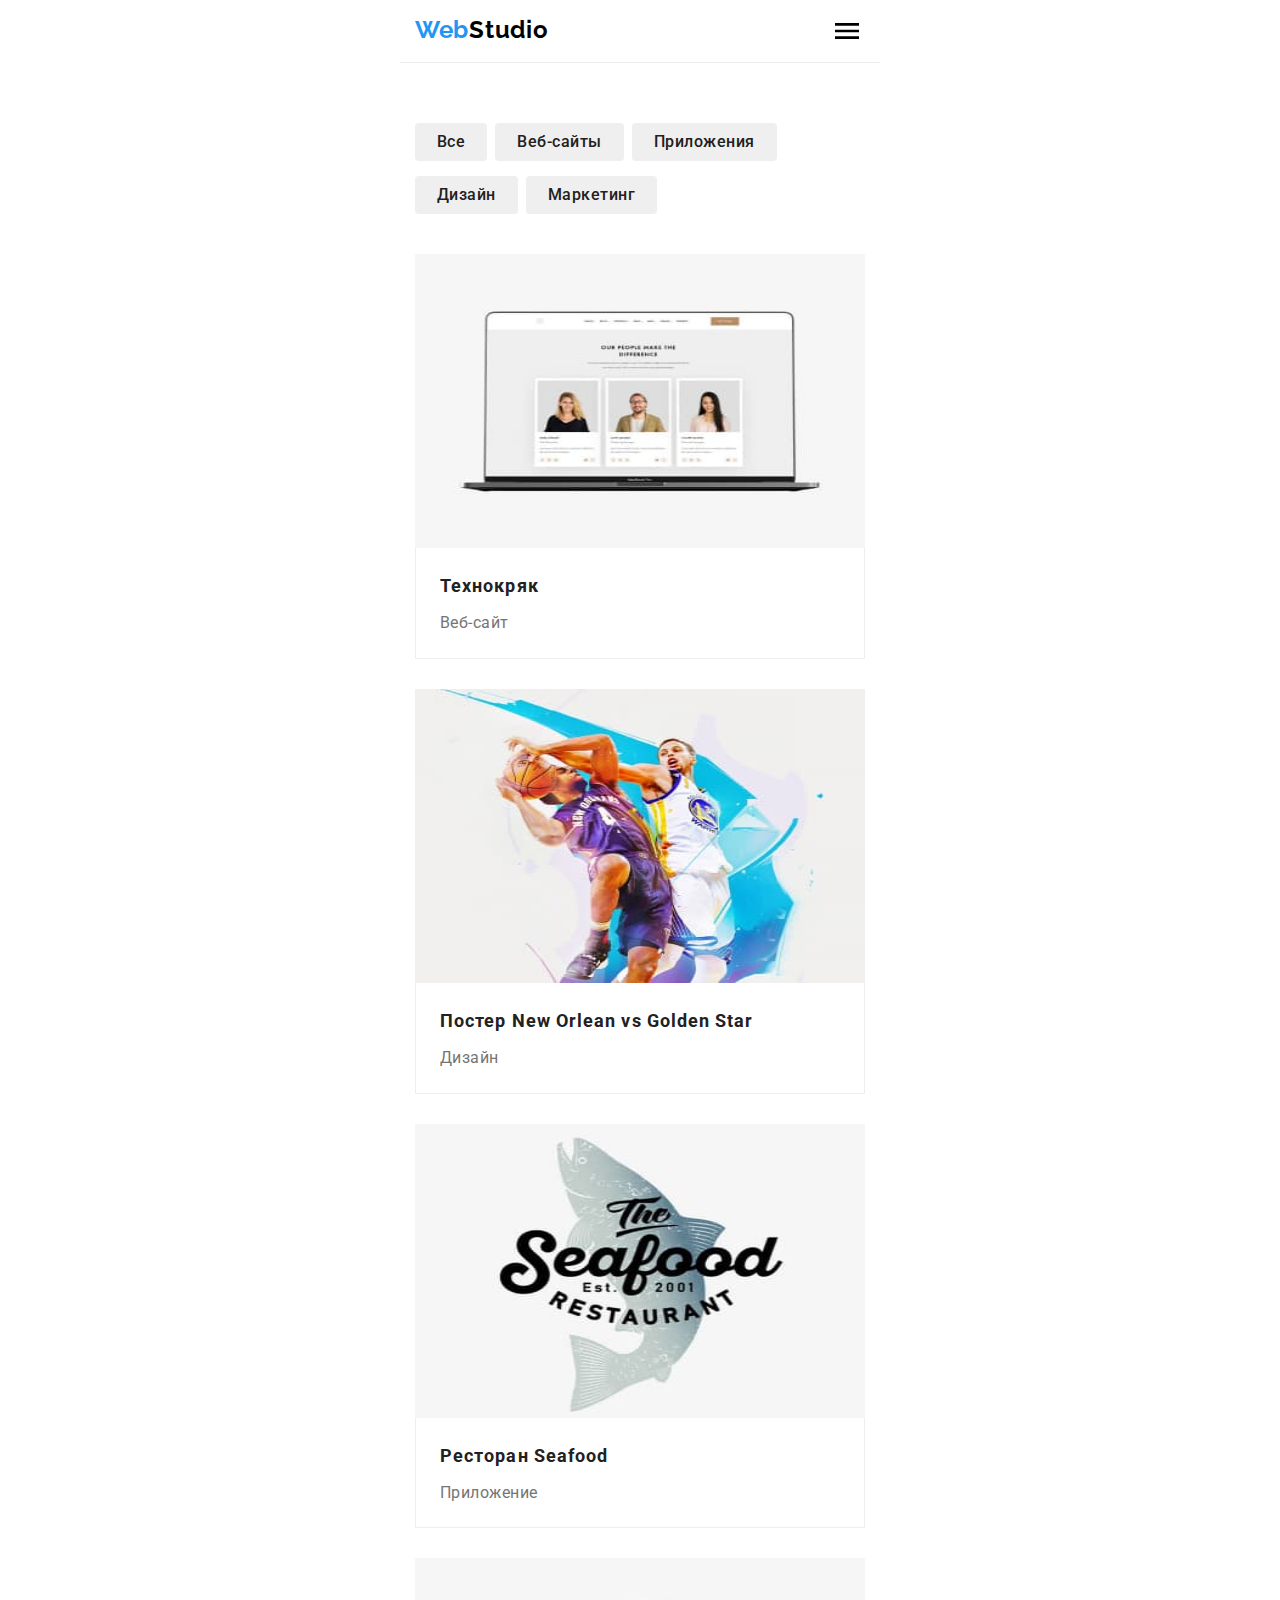
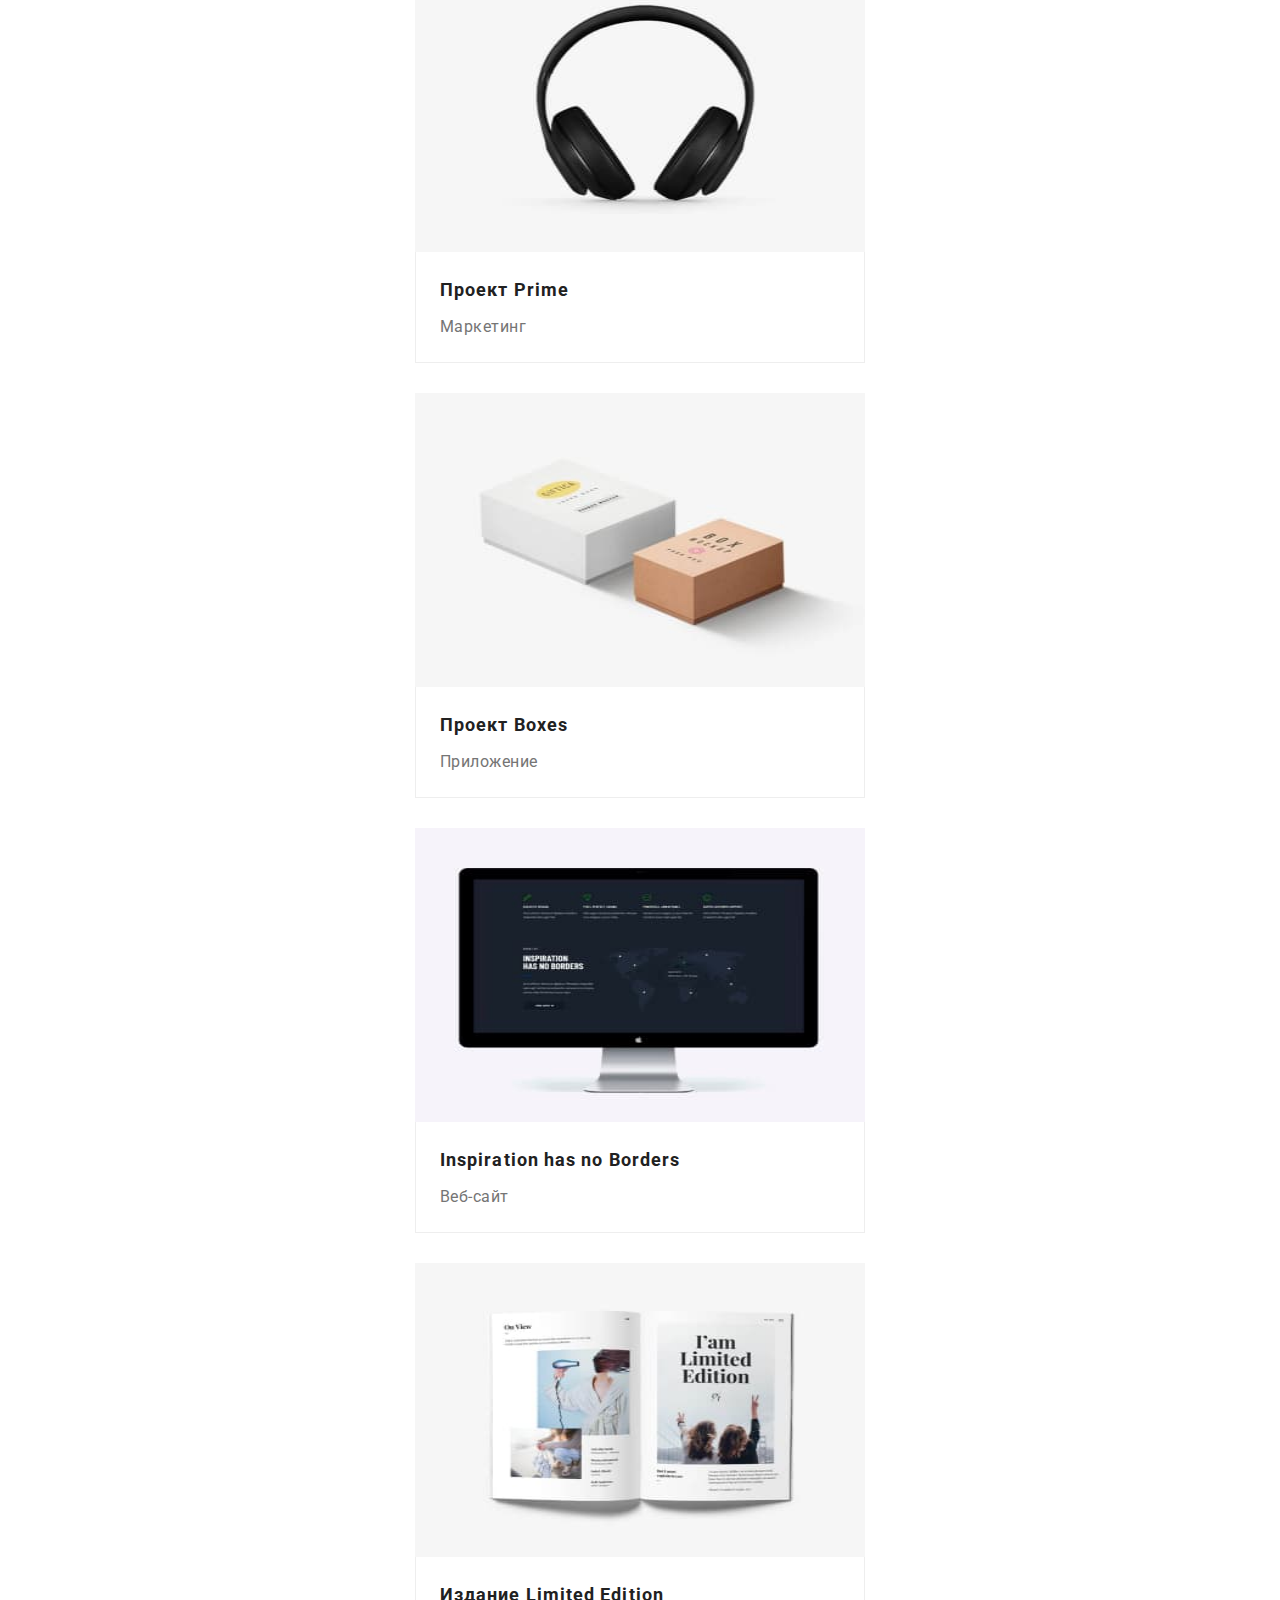
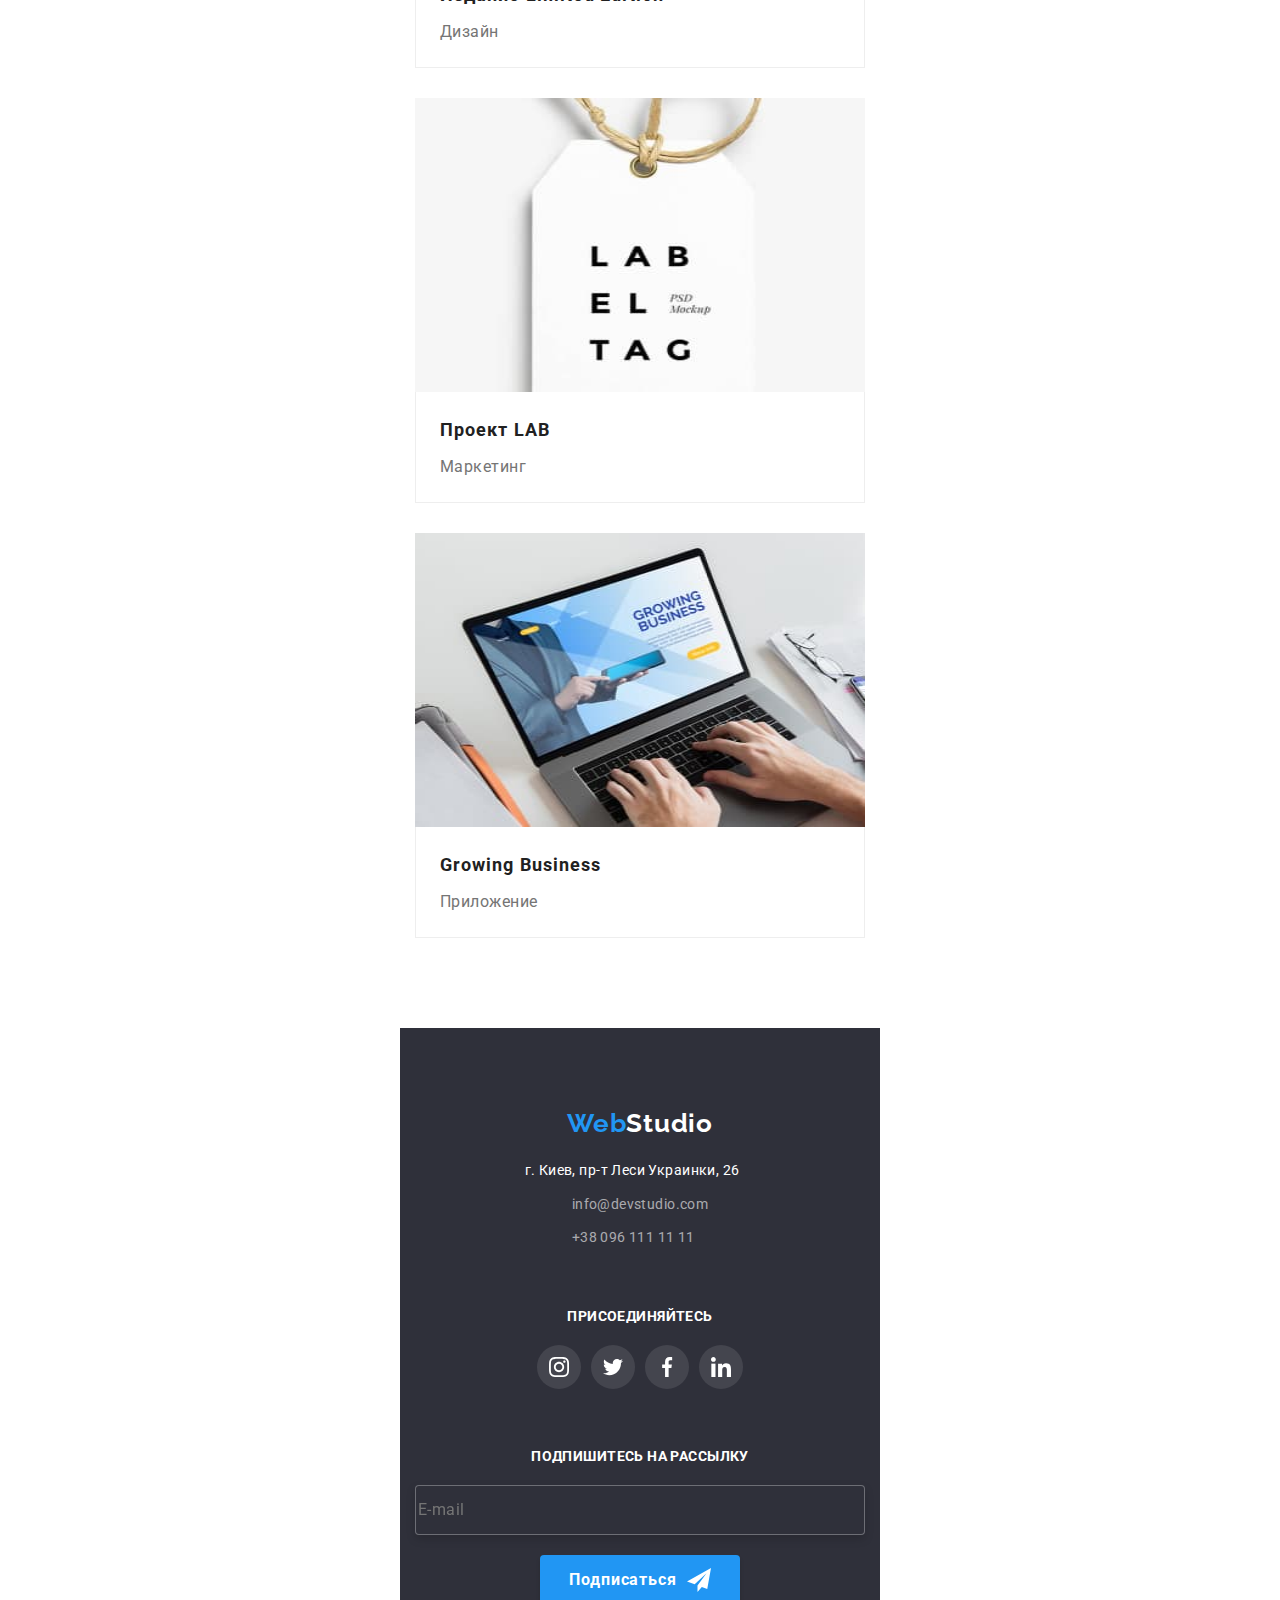
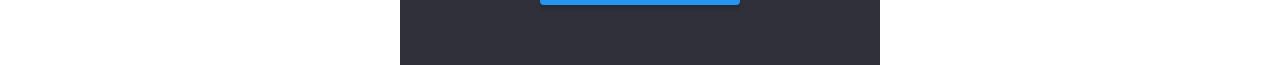
==== portfolio.html @ adb65538 "ДЗ-8 готово к сдачи" ====
<!DOCTYPE html>
<html lang="ru">
    
<head>
    <meta charset="UTF-8">
    <meta http-equiv="X-UA-Compatible" content="IE=edge">
    <meta name="viewport" content="width=device-width, initial-scale=1.0">
    <title>Портфолио</title>
    <link rel="stylesheet"
        href="https://cdnjs.cloudflare.com/ajax/libs/modern-normalize/1.0.0/modern-normalize.min.css">
    <!--==NORMALIZE==-->
    <link rel="stylesheet" href="./css/main.min.css">
    <!--==MY STYLES==-->
    <link rel="preconnect" href="https://fonts.gstatic.com">
    <!--==GOOGLE FONTS==-->
    <link
        href="https://fonts.googleapis.com/css2?family=Raleway:wght@700&family=Roboto:wght@400;500;700;900&display=swap"
        rel="stylesheet">
    <!--==GOOGLE FONTS==-->
</head>

<body>
    <!--========HEADER========================-->
    <header>
        <div class="position-header container">
            <nav class="navigation-bar">
                <a href="index.html"><span class="logo__three-letters">Web</span>Studio</a>
                <ul class="navigation-link">
                    <li class="navigation-link__position"><a class="navigation-bar__studio"
                            href="index.html">Студия</a></li>
                    <li class="navigation-link__position active-page"><a class="navigation-bar__portfolio"
                            href="portfolio.html">Портфолио</a></li>
                    <li class="navigation-link__position"><a class="navigation-bar__contacts" href="">Контакты</a></li>
                </ul>
                <div class="navigation-bar__mobile-menu">
                    <button class="navigation-bar__menu-position" type="button" data-menu-open>
                        <svg width="24px" height="16px">
                            <use href="./img/sprite.svg#menu"></use>
                        </svg>
                    </button>
                </div>
            </nav>
            <div class="mail-phone__position">
                <ul class="position-link__mail">
                    <li class="position-mail-phone">
                        <a class="navigation-bar__mail-phone" href="mailto:info@devstudio.com">info@devstudio.com
                            <svg class="mail-phone__logo" width="16px" height="12px">
                                <use href="./img/sprite.svg#mail"></use>
                            </svg>
                        </a>
                    </li>
                    <li class="position-mail-phone"><a class="navigation-bar__mail-phone" href="tel:+380961111111">+38 096
                            111 11 11
                            <svg class="mail-phone__logo" width=10px height=16px>
                                <use href="./img/sprite.svg#phone"></use>
                            </svg>
                        </a>
                    </li>
                </ul>
            </div>
        </div>
    </header>

<!--========MAIN========================-->

    <section class="portfolio__background container">
        <h2 class="hiden-h2">Контент, который мы предлагаем</h2>
        <div>
            <ul class="button__position">
                <li class="button__position-bort">
                    <button class="portfolio__button-service" type="button">Все</button>
                </li>
                <li class="button__position-bort">
                    <button class="portfolio__button-service" type="button">Веб-сайты</button>
                </li>
                <li class="button__position-bort">
                    <button class="portfolio__button-service" type="button">Приложения</button>
                </li>
                <li class="button__position-bort">
                    <button class="portfolio__button-service" type="button">Дизайн</button>
                </li>
                <li class="button__position-bort">
                    <button class="portfolio__button-service" type="button">Маркетинг</button>
                </li>
            </ul>

            <ul class="content-position content-maket">
                <li class="content__position-block">
                    <a class="animation-maket-overlay" href="#">
                        <div class="hiden-overlay">
                            <img src="./img/portfolio/project1.jpg" alt="Ноутбук с фотографиями трех людей" class="content-picture-size" width="370" height="294">
                            <p class="overlay">Технокряк это современная площадка распространения коронавируса. Компании используют эту платформу для цифрового
                            шпионажа и атак на защищённые сервера конкурентов.</p>
                        </div>
                        <div class="content__border">
                            <p class="content__name">Технокряк</p>
                            <p class="direction">Веб-сайт</p>
                            
                        </div>
                    </a>
                </li>
                <li class="content__position-block">
                    <a class="animation-maket-overlay" href="#">
                        <div class="hiden-overlay">
                            <img src="./img/portfolio/project2.jpg" alt="Два баскетболиста с мячом" class="content-picture-size" width="370" height="294">
                            <p class="overlay"></p>
                        </div>
                        <div class="content__border">
                            <p class="content__name">Постер New Orlean vs Golden Star</p>
                            <p class="direction">Дизайн</p>
                        </div>
                    </a>
                </li>
                <li class="content__position-block">
                    <a class="animation-maket-overlay" href="#">
                        <div class="hiden-overlay">
                            <img src="./img/portfolio/project3.jpg" alt="Эмблема ресторана Seafood" class="content-picture-size" width="370" height="294">
                            <p class="overlay"></p>
                        </div>
                        <div class="content__border">
                            <p class="content__name">Ресторан Seafood</p>
                            <p class="direction">Приложение</p>
                        </div>
                    </a>
                </li>
                <li class="content__position-block">
                    <a class="animation-maket-overlay" href="#">
                        <div class="hiden-overlay">
                            <img src="./img/portfolio/project4.jpg" alt="Наушники" class="content-picture-size" width="370" height="294">
                            <p class="overlay"></p>
                        </div>
                        <div class="content__border">
                            <p class="content__name">Проект Prime</p>
                            <p class="direction">Маркетинг</p>
                        </div>
                    </a>
                </li>
                <li class="content__position-block">
                    <a class="animation-maket-overlay" href="#">
                        <div class="hiden-overlay">
                            <img src="./img/portfolio/project5.jpg" alt="Две коробки с надписью BOX" class="content-picture-size" width="370" height="294">
                            <p class="overlay"></p>
                        </div>
                        <div class="content__border">
                            <p class="content__name">Проект Boxes</p>
                            <p class="direction">Приложение</p>
                        </div>
                    </a>
                </li>
                <li class="content__position-block">
                    <a class="animation-maket-overlay" href="#">
                        <div class="hiden-overlay">
                            <img src="./img/portfolio/project6.jpg" alt="Монитор с изображением сайта" class="content-picture-size" width="370" height="294">
                            <p class="overlay"></p>
                        </div>
                        <div class="content__border">
                            <p class="content__name">Inspiration has no Borders</p>
                            <p class="direction">Веб-сайт</p>
                        </div>
                    </a>
                </li>
                <li class="content__position-block">
                    <a class="animation-maket-overlay" href="#">
                        <div class="hiden-overlay">
                            <img src="./img/portfolio/project7.jpg" alt="Открытая книга" class="content-picture-size" width="370" height="294">
                            <p class="overlay"></p>
                        </div>
                        <div class="content__border">
                            <p class="content__name">Издание Limited Edition</p>
                            <p class="direction">Дизайн</p>
                        </div>
                    </a>
                </li>
                <li class="content__position-block">
                    <a class="animation-maket-overlay" href="#">
                        <div class="hiden-overlay">
                            <img src="./img/portfolio/project8.jpg" alt="Этикетка с надписью LABEL TAG" class="content-picture-size" width="370" height="294">
                            <p class="overlay"></p>
                        </div>
                        <div class="content__border">
                            <p class="content__name">Проект LAB</p>
                            <p class="direction">Маркетинг</p>
                        </div>
                    </a>
                </li>
                <li class="content__position-block">
                    <a class="animation-maket-overlay" href="#">
                        <div class="hiden-overlay">
                            <img src="./img/portfolio/project9.jpg" alt="Ноутбук за которым работает человек" class="content-picture-size" width="370" height="294">
                            <p class="overlay"></p>
                        </div>
                        <div class="content__border">
                            <p class="content__name">Growing Business</p>
                            <p class="direction">Приложение</p>
                        </div>
                    </a>
                </li>
            </ul>
        </div> 
    </section>

    <!--========FOOTER========================-->      
<footer class="footer__position container">
    <div>
        <div class="footer__position-link-sign">
            <div class="footer__position-address-link-sign">
                <address class="address-mobile-position">
                    <div class="footer__position-address-link">
                        <a class="footer-link" href="index.html"><span class="logo__three-letters">Web</span>Studio</a>
                        <p class="footer__living">г. Киев, пр-т Леси Украинки, 26</p>
                        <ul>
                            <li class="footer-address__mail-position"><a class="address-mail"
                                    href="mailto:info@devstudio.com">info@devstudio.com</a></li>
                            <li class="footer-address__phone-position"><a class="address-phone"
                                    href="tel:+380961111111">+38 096 111 11 11</a></li>
                        </ul>
                    </div>
                </address>
            </div>
            <div class="footer__position-subscribe">
                <h2 class="footer__link-sign">присоединяйтесь</h2>
                <div class="footer__sign-logo-position">
                    <a class="footer__sign-logo-background" href="./">
                        <svg class="footer__sign-logo" width=20px height=20px>
                            <use href="./img/sprite.svg#instagram"></use>
                        </svg>
                    </a>
                    <a class="footer__sign-logo-background" href="./">
                        <svg class="footer__sign-logo" width=20px height=20px>
                            <use href="./img/sprite.svg#twitter"></use>
                        </svg>
                    </a>
                    <a class="footer__sign-logo-background" href="./">
                        <svg class="footer__sign-logo" width=20px height=20px>
                            <use href="./img/sprite.svg#facebook"></use>
                        </svg>
                    </a>
                    <a class="footer__sign-logo-background" href="./">
                        <svg class="footer__sign-logo" width=20px height=20px>
                            <use href="./img/sprite.svg#linkedin"></use>
                        </svg>
                    </a>
                </div>
            </div>
            <div class="footer__subscribe-position-btn">
                <label class="footer-subscribe">
                    <p class="footer__subscribe-position">Подпишитесь на рассылку</p>
                    <span class="footer__input-position">
                        <input type="text" class="footer-subscribe__input" name="mail-client-subscribe" minlength="5"
                            pattern="[a-zA-Za-0-9]-[@]-[a-zA-Za]-[.]-[a-zA-Za]" placeholder="E-mail"
                            title="Почта должна содержать символы латиницы с использованием знака @" required>
                    </span>
                </label>
                <div class="footer-subscribe__button-position">
                    <button type="submit" class="footer-subscribe__button">Подписаться
                        <svg class="footer-subscribe__icon" width=24px height=24px>
                            <use href="./img/sprite.svg#send"></use>
                        </svg>
                    </button>
                </div>
            </div>
            <!--<input type="checkbox" class="modal-form-checkbox visually-hidden" id="accept-policy">
                    <label for="accept-policy" class="modal-form-checkbox-label">Соглашаюсь с рассылкой и принимаю&nbsp;<a href="#"
                            class="modal-form-label-link">Условия договора</a></label>
                    <button type="submit" class="modal-form-button">Отправить</button>-->
        </div>
    </div>
</footer>
<!--==========MOBILE MENU================================-->
<div class="menu container" data-menu>
    <button class="close-button-menu" type="button" data-menu-close>
        <svg width=18px height=18px>
            <use href="./img/sprite.svg#close"></use>
        </svg>
    </button>
    <ul class="mobile-menu__navigation">
        <li class="mobile-menu__link"><a class="mobile-menu__link-position" href="index.html">Студия</a>
        </li>
        <li class="mobile-menu__link"><a class="mobile-menu__link-position" href="portfolio.html">Портфолио</a></li>
        <li class="mobile-menu__link"><a class="mobile-menu__link-position" href="">Контакты</a></li>
    </ul>
    <div class="">
        <ul class="mobile-menu__mail-phone-position">
            <li class="mobile-menu__phone-position">
                <a class="mobile-menu__phone" href="tel:+380961111111">+38 096 111 11 11</a>
            </li>
            <li class="mobile-menu__mail-position">
                <a class="mobile-menu__mail" href="mailto:info@devstudio.com">info@devstudio.com</a>
            </li>
        </ul>
    </div>
    <div>
        <ul class="social-links-position">
            <li class="social-links-after"><a class="social-links" href="#">Instagram</a></li>
            <li class="social-links-after"><a class="social-links" href="#">Twitter</a></li>
            <li class="social-links-after"><a class="social-links" href="#">Facebook</a></li>
            <li class="social-links-after"><a class="social-links" href="#">Linkedin</a></li>
        </ul>
    </div>
</div>
<script src="./js/menu.js"></script>
</body>
</html>
---- css/main.min.css ----
.visually-hidden{position:absolute !important;clip:rect(1px 1px 1px 1px);clip:rect(1px, 1px, 1px, 1px);padding:0 !important;border:0 !important;height:1px !important;width:1px !important;overflow:hidden}.hiden-h2{display:none}:root{--main-color: #212121;--main-color-hover-focus: #2196f3;--secondary-color-for-text: #757575;--main-font-family: "Raleway", sans-serif;--main-font-style: normal;--main-font-weight: 700;--secondary-font-weight: 400;--thread-font-weight: 500;--forthly-font-weight: 900;--secondary-main-font-family: "Roboto", sans-serif;--color-btn-for-active: #188ce8;--footer-background: #2f303a;--color-text-for-dark-theme: #ffffff;--background-color-for-backdrop: #ffffff;--color-for-radius-subscribe: #2f303a;--color-for-links-of-navigation: #000000;--color-clients-logo: #afb1b8;--background-color-our-team: #f5f4fa;--background-color-member-card: #ffffff;--background-color-ways-logo: #f5f4fa}a{text-decoration:none}ul{list-style:none}h1,h2,h3,h4,h5,h6,p{margin-top:0px;margin-bottom:0px}ul,ol{margin-top:0px;margin-bottom:0px;padding-left:0px}textarea{resize:none}.container{width:480px;margin:0 auto;padding:0 auto}@media screen and (min-width: 481px) and (max-width: 768px){.container{width:768px;margin:0 auto;padding:0 15px}}@media screen and (min-width: 769px) and (max-width: 1200px){.container{width:1200px;margin:0 auto;padding:0 15px}}.active-page::after{display:none}@media screen and (min-width: 481px) and (max-width: 768px){.active-page::after{display:flex;content:"";background-color:var(--main-color-hover-focus);border-radius:2px;margin-top:28px;height:4px}}@media screen and (min-width: 769px) and (max-width: 1200px){.active-page::after{display:flex;content:"";background-color:var(--main-color-hover-focus);border-radius:2px;margin-top:28px;height:4px}}.button-service{font-family:var(--secondary-main-font-family);font-style:var(--main-font-style);font-weight:var(--main-font-weight);font-size:16px;line-height:1.88;display:flex;letter-spacing:0.06em;color:var(--color-text-for-dark-theme);background-color:var(--main-color-hover-focus);box-shadow:0px 4px 4px rgba(0,0,0,0.15);border-radius:4px;border:0px;padding:10px 32px 10px 32px;margin:auto}@media screen and (min-width: 481px) and (max-width: 768px){.button-service{font-family:var(--secondary-main-font-family);font-style:var(--main-font-style);font-weight:var(--main-font-weight);font-size:16px;line-height:1.88;display:flex;letter-spacing:0.06em;color:var(--color-text-for-dark-theme);background-color:var(--main-color-hover-focus);box-shadow:0px 4px 4px rgba(0,0,0,0.15);border-radius:4px;border:0px;padding:10px 32px 10px 32px;margin:auto}}@media screen and (min-width: 769px) and (max-width: 1200px){.button-service{font-family:var(--secondary-main-font-family);font-style:var(--main-font-style);font-weight:var(--main-font-weight);font-size:16px;line-height:1.88;display:flex;letter-spacing:0.06em;color:var(--color-text-for-dark-theme);background-color:var(--main-color-hover-focus);box-shadow:0px 4px 4px rgba(0,0,0,0.15);border-radius:4px;border:0px;padding:10px 32px 10px 32px;margin:auto}}.business-background{background-image:linear-gradient(rgba(47,48,58,0.4), rgba(47,48,58,0.4)),url("../img/mobile_background.png");background-size:cover;width:max-content;height:max-content;padding-bottom:118px;padding-top:118px}@media screen and (min-width: 481px) and (max-width: 768px){.business-background{background-image:linear-gradient(rgba(47,48,58,0.4), rgba(47,48,58,0.4)),url("../img/background_img_laptop.png");background-size:cover;width:max-content;height:max-content;padding-bottom:118px;padding-top:118px}}@media screen and (min-width: 769px) and (max-width: 1200px){.business-background{background-image:linear-gradient(rgba(47,48,58,0.4), rgba(47,48,58,0.4)),url("../img/img_backgraund.png");background-size:cover}}@keyframes animation-backdrop{0%{transform:scale(0.25)}25%{transform:scale(0.5)}50%{transform:scale(0.75)}75%{transform:scale(1)}90%{transform:scale(1.15)}100%{transform:scale(1)}}.backdrop{position:fixed;top:0px;left:0px;width:100%;height:100%;background-color:rgba(0,0,0,0.2)}.modal{position:absolute;left:50%;top:50%;width:450px;background-color:var(--background-color-for-backdrop);transform:translate(-50%, -50%);animation-name:animation-backdrop;animation-duration:300ms}.close-button{position:absolute;top:8px;right:8px;border:1px solid rgba(0,0,0,0.1);box-sizing:border-box;border-radius:50%;background-color:transparent;cursor:pointer;padding:0px;width:30px;height:30px;display:flex;justify-content:center;align-items:center}.close-button:hover,.close-button:focus{fill:var(--main-color-hover-focus)}.is-hidden{opacity:0;visibility:hidden;pointer-events:none}.position-form{padding-left:40px;padding-top:40px;padding-right:40px;margin:0;padding-bottom:40px}.data-form{font-family:var(--secondary-main-font-family);font-style:var(--main-font-style);font-weight:var(--main-font-weight);font-size:20px;line-height:1.5;text-align:center;letter-spacing:0.03em;color:var(--main-color)}.modal-form__position{display:flex;flex-direction:column;margin-top:10px;font-family:var(--secondary-main-font-family);font-style:var(--main-font-style);font-weight:400;font-size:12px;line-height:1.17;letter-spacing:0.01em;color:var(--secondary-color-for-text)}.modal-form__position-name{position:relative;display:block;margin-top:4px}.modal-form__position-name:hover .modal-form__icon,.modal-form__position-name.modal-form__icon{fill:var(--main-color-hover-focus);cursor:pointer;transition-timing-function:0.4,0,0.2,1}.modal__input-form{width:370px;height:40px;border-radius:5px;border:1px solid rgba(33,33,33,0.2);box-sizing:border-box;border-radius:4px;padding-left:42px;cursor:pointer;transition-duration:250ms}.modal__input-form:hover,.modal__input-form:focus{border-color:var(--main-color-hover-focus);cursor:pointer;transition-timing-function:0.4,0,0.2,1}.modal-form__icon{position:absolute;left:12px;top:12px;fill:var(--main-color)}.modal__textarea-form{width:370px;height:120px;margin-top:4px;border:1px solid rgba(33,33,33,0.2);box-sizing:border-box;border-radius:4px;padding-left:16px;padding-top:12px;cursor:pointer}.modal__textarea-form:hover,.modal__textarea-form:focus{border-color:var(--main-color-hover-focus);transition-duration:250ms}.modal-form__checkbox-label{font-family:var(--secondary-main-font-family);font-style:var(--main-font-style);font-weight:var(--secondary-font-weight);font-size:12px;line-height:1.71;letter-spacing:0.03em;color:var(--secondary-color-for-text);display:flex;align-items:baseline;justify-content:center}.modal-form__checkbox-label::before{display:block;content:"";border-radius:2px;border:1px solid var(--main-color);width:16px;height:15px;cursor:pointer}.modal-form__checkbox{margin-top:20px}.modal-form__checkbox:checked+.modal-form__checkbox-label::before{box-shadow:inset 0 0 0 1px var(--main-color-hover-focus);background-image:url("../img/Vector.svg");background-position:1px 2px;background-color:var(--main-color-hover-focus)}.modal-form__button{font-family:var(--secondary-main-font-family);font-style:var(--main-font-style);font-weight:var(--main-font-weight);font-size:16px;line-height:1.88;letter-spacing:0.06em;color:var(--color-text-for-dark-theme);background-color:var(--main-color-hover-focus);box-shadow:0px 4px 4px rgba(0,0,0,0.15);border-radius:4px;border:0px;width:200px;height:50px;margin-top:30px;text-align:center;cursor:pointer;transition-duration:250ms}.modal-form__button:hover,.modal-form__button:focus{background-color:var(--color-btn-for-active);box-shadow:0px 4px 4px rgba(0,0,0,0.15);border-radius:4px;transition-timing-function:0.4,0,0.2,1}.modal-form__button-position{display:flex;justify-content:center}.modal-form__label-link{text-decoration:underline;color:var(--main-color-hover-focus);font-family:var(--secondary-main-font-family);font-style:var(--main-font-style);font-weight:var(--secondary-font-weight)}.modal-button__position{display:block;margin-top:20px}@media screen and (min-width: 769px) and (max-width: 1200px){@keyframes animation-backdrop{0%{transform:scale(0.25)}25%{transform:scale(0.5)}50%{transform:scale(0.75)}75%{transform:scale(1)}90%{transform:scale(1.15)}100%{transform:scale(1)}}.backdrop{position:fixed;top:0;left:0;width:100%;height:100%;background-color:rgba(0,0,0,0.2)}.modal{position:absolute;left:50%;top:50%;width:528px;height:581px;background-color:var(--background-color-for-backdrop);transform:translate(-50%, -50%);animation-name:animation-backdrop;animation-duration:300ms}.close-button{position:absolute;top:8px;right:8px;border:1px solid rgba(0,0,0,0.1);box-sizing:border-box;border-radius:50%;background-color:transparent;cursor:pointer;padding:0px;width:30px;height:30px;display:flex;justify-content:center;align-items:center}.close-button:hover,.close-button:focus{fill:var(--main-color-hover-focus)}.is-hidden{opacity:0;visibility:hidden;pointer-events:none}.position-form{padding-left:40px;padding-top:40px;padding-right:40px;margin:0;padding-bottom:40px}.data-form{font-family:var(--secondary-main-font-family);font-style:var(--main-font-style);font-weight:var(--main-font-weight);font-size:20px;line-height:1.15;text-align:center;letter-spacing:0.03em;color:var(--main-color)}.modal-form__position{display:flex;flex-direction:column;margin-top:12px;font-family:var(--secondary-main-font-family);font-style:var(--main-font-style);font-weight:400;font-size:12px;line-height:1.17;letter-spacing:0.01em;color:var(--secondary-color-for-text)}.modal-form__position-name{position:relative;display:block;margin-top:4px}.modal-form__position-name:hover .modal-form__icon,.modal-form__position-name.modal-form__icon{fill:var(--main-color-hover-focus);cursor:pointer;transition-timing-function:0.4,0,0.2,1}.modal__input-form{width:448px;height:40px;border-radius:5px;border:1px solid rgba(33,33,33,0.2);box-sizing:border-box;border-radius:4px;padding-left:42px;cursor:pointer;transition-duration:250ms}.modal__input-form:hover,.modal__input-form:focus{border-color:var(--main-color-hover-focus);cursor:pointer;transition-timing-function:0.4,0,0.2,1}.modal-form__icon{position:absolute;left:12px;top:12px;fill:var(--main-color)}.modal__textarea-form{width:448px;height:120px;margin-top:4px;border:1px solid rgba(33,33,33,0.2);box-sizing:border-box;border-radius:4px;padding-left:16px;padding-top:12px;cursor:pointer}.modal__textarea-form:hover,.modal__textarea-form:focus{border-color:var(--main-color-hover-focus);transition-duration:250ms}.modal-form__checkbox-label{font-family:var(--secondary-main-font-family);font-style:var(--main-font-style);font-weight:400;font-size:14px;line-height:1.71;letter-spacing:0.03em;color:var(--secondary-color-for-text);display:flex;align-items:baseline;justify-content:center}.modal-form__checkbox-label::before{display:block;content:"";border-radius:2px;border:1px solid var(--main-color);width:16px;height:15px;cursor:pointer}.modal-form__checkbox{margin-top:20px}.modal-form__checkbox:checked+.modal-form__checkbox-label::before{box-shadow:inset 0 0 0 1px var(--main-color-hover-focus);background-image:url("../img/Vector.svg");background-position:1px 2px;background-color:var(--main-color-hover-focus)}.modal-form__button{font-family:var(--secondary-main-font-family);font-style:var(--main-font-style);font-weight:var(--main-font-weight);font-size:16px;line-height:1.88;letter-spacing:0.06em;color:var(--color-text-for-dark-theme);background-color:var(--main-color-hover-focus);box-shadow:0px 4px 4px rgba(0,0,0,0.15);border-radius:4px;border:0px;width:200px;height:50px;margin-top:30px;margin-left:124px;cursor:pointer;transition-duration:250ms}.modal-form__button:hover,.modal-form__button:focus{background-color:var(--color-btn-for-active);box-shadow:0px 4px 4px rgba(0,0,0,0.15);border-radius:4px;transition-timing-function:0.4,0,0.2,1}.modal-form__label-link{text-decoration:underline;color:var(--main-color-hover-focus)}.modal-button__position{display:block;margin-top:20px}}.menu{position:fixed;top:0;left:0;width:100%;height:100%;background-color:#ffffff;box-shadow:0px 4px 8px rgba(0,0,0,0.04),0px 2px 4px rgba(0,0,0,0.08),0px 1px 3px rgba(0,0,0,0.16);opacity:0;visibility:hidden;pointer-events:none}.menu.is-open{opacity:1;visibility:visible;pointer-events:auto}.close-button-menu{display:inline-flex;justify-content:flex-end;margin-left:450px;margin-top:10px;margin-right:15px;border:none;box-sizing:border-box;border-radius:50%;background-color:transparent;cursor:pointer;padding:0px;width:40px;height:40px}.close-button-menu:hover,.close-button-menu:focus{fill:var(--main-color-hover-focus)}.mobile-menu{position:absolute;animation-name:animation-backdrop;animation-duration:300ms;width:480px;height:796px}.mobile-menu__navigation{position:relative;display:flex;flex-direction:column;padding-left:40px;padding-top:48px;padding-bottom:48px}.mobile-menu__link{display:flex}.mobile-menu__link:not(:nth-last-child(1)){margin-bottom:32px}.mobile-menu__link-position{font-family:var(--secondary-main-font-family);font-style:var(--main-font-style);font-weight:var(--thread-font-weight);font-size:40px;line-height:1.18;letter-spacing:0.02em;color:var(--main-color)}.mobile-menu__link-position:hover,.mobile-menu__link-position:focus{color:var(--main-color-hover-focus)}.mobile-menu__mail-phone-position{display:flex;flex-direction:column;margin-top:302px;margin-left:40px;margin-bottom:64px}.mobile-menu__phone{font-family:var(--secondary-main-font-family);font-style:var(--main-font-style);font-weight:var(--thread-font-weight);font-size:34px;line-height:1.18;letter-spacing:0.02em;color:var(--main-color-hover-focus)}.mobile-menu__phone-position{margin-bottom:32px}.mobile-menu__mail{font-family:var(--secondary-main-font-family);font-style:var(--main-font-style);font-weight:var(--thread-font-weight);font-size:24px;line-height:1.17;letter-spacing:0.02em;color:var(--secondary-color-for-text)}.social-links{font-family:var(--secondary-main-font-family);font-style:var(--main-font-style);font-weight:var(--thread-font-weight);font-size:18px;line-height:1.22;letter-spacing:0.02em;color:var(--main-color-hover-focus)}.social-links-after:not(:last-child)::after{content:"";border:1px solid rgba(33,33,33,0.2);transform:rotate(90deg);margin-left:10px;margin-right:10px}.social-links-position{display:flex;margin-left:40px}@media screen and (min-width: 481px) and (max-width: 768px){.navigation-bar__mobile-menu{display:none}}@media screen and (min-width: 769px) and (max-width: 1200px){.navigation-bar__mobile-menu{display:none}}.logo__three-letters{color:var(--main-color-hover-focus)}.navigation-bar{font-family:var(--main-font-family);font-style:var(--main-font-style);font-weight:var(--main-font-weight);font-size:24px;line-height:1.19;letter-spacing:0.03em;color:var(--main-color);display:flex;justify-content:space-between}.navigation-bar a{color:var(--color-for-links-of-navigation)}.navigation-bar__contacts,.navigation-bar__portfolio,.navigation-bar__studio{display:none}.navigation-bar__mail-phone{display:none}.navigation-bar__menu-position{border:none;background-color:inherit}.position-header{padding-bottom:16px;padding-top:16px;padding-left:15px;padding-right:15px}.navigation-bar__menu-position:hover,.navigation-bar__menu-position:focus{fill:var(--main-color-hover-focus)}@media screen and (min-width: 481px) and (max-width: 768px){.position-header{display:flex;padding:21px 15px 0px 15px}.navigation-bar{display:flex;justify-content:flex-start}.navigation-bar__contacts,.navigation-bar__portfolio,.navigation-bar__studio{display:flex;color:var(--main-color);transition-duration:250ms;transition-timing-function:0.4,0,0.2,1}.navigation-bar__contacts:hover,.navigation-bar__contacts:focus,.navigation-bar__portfolio:hover,.navigation-bar__portfolio:focus,.navigation-bar__studio:hover,.navigation-bar__studio:focus{color:var(--main-color-hover-focus)}.navigation-bar__mail-phone{font-family:var(--secondary-main-font-family);font-style:var(--main-font-style);font-weight:var(--thread-font-weight);font-size:14px;line-height:1.14;letter-spacing:0.02em;color:var(--secondary-color-for-text);display:flex;flex-direction:row-reverse;margin-right:30px;flex-direction:row-reverse;transition-duration:250ms;transition-timing-function:0.4,0,0.2,1}.navigation-bar__mail-phone:hover{color:var(--main-color-hover-focus)}.navigation-bar__mail-phone:hover svg{fill:var(--main-color-hover-focus)}.navigation-bar__mail-phone:focus{color:var(--main-color-hover-focus)}.navigation-bar__mail-phone:focus svg{fill:var(--main-color-hover-focus)}.navigation-bar__mail-phone:focus{fill:var(--main-color-hover-focus)}.navigation-link{font-family:var(--secondary-main-font-family);font-style:var(--main-font-style);font-weight:var(--thread-font-weight);font-size:14px;line-height:1.14;letter-spacing:0.02em;color:var(--main-color);display:flex;margin-top:8px;margin-left:88px}.navigation-link__position:not(:last-child){margin-right:50px}.mail-phone__position{display:flex;margin-left:60px}.mail-phone__logo{margin-right:10px;fill:var(--secondary-color-for-text)}.position-link__mail{display:flex;flex-direction:column;align-items:flex-start}.position-mail-phone:nth-child(2){margin-top:10px}}@media screen and (min-width: 769px) and (max-width: 1200px){.navigation-bar{margin-top:24px;margin-left:215px}.navigation-bar__contacts,.navigation-bar__portfolio,.navigation-bar__studio{display:flex;color:var(--main-color);transition-duration:250ms;transition-timing-function:0.4,0,0.2,1}.navigation-bar__contacts:hover,.navigation-bar__portfolio:hover,.navigation-bar__studio:hover{color:var(--main-color-hover-focus)}.navigation-bar__contacts:focus,.navigation-bar__portfolio:focus,.navigation-bar__studio:focus{color:var(--main-color-hover-focus)}.navigation-bar__mail-phone{font-family:var(--secondary-main-font-family);font-style:var(--main-font-style);font-weight:var(--thread-font-weight);font-size:14px;line-height:1.14;letter-spacing:0.02em;color:var(--secondary-color-for-text);display:flex;flex-direction:row-reverse;margin-right:30px;display:flex;flex-direction:row-reverse;transition-duration:250ms;transition-timing-function:0.4,0,0.2,1}.navigation-bar__mail-phone:hover{color:var(--main-color-hover-focus)}.navigation-bar__mail-phone:hover svg{fill:var(--main-color-hover-focus)}.navigation-bar__mail-phone:focus{color:var(--main-color-hover-focus)}.navigation-bar__mail-phone:focus svg{fill:var(--main-color-hover-focus)}.navigation-bar__mail-phone:focus{fill:var(--main-color-hover-focus)}.position-header{display:flex;padding:0px 0px 0px 0px}.navigation-link{font-family:var(--secondary-main-font-family);font-style:var(--main-font-style);font-weight:var(--thread-font-weight);font-size:14px;line-height:1.14;letter-spacing:0.02em;color:var(--main-color);display:flex;margin-top:8px;margin-left:93px}.navigation-link__position:not(:last-child){margin-right:50px}.mail-phone__position{display:flex;margin-top:28px;margin-left:auto}.mail-phone__logo{margin-right:10px;fill:var(--secondary-color-for-text)}.position-link__mail{display:flex;margin-right:30px}}.business{font-family:var(--secondary-main-font-family);font-style:var(--main-font-style);font-weight:var(--forthly-font-weight);font-size:26px;line-height:1.62;text-align:center;letter-spacing:0.06em;text-transform:uppercase;color:var(--color-text-for-dark-theme);padding-bottom:30px}@media screen and (min-width: 769px) and (max-width: 1200px){.business{font-size:44px;line-height:1.37}}.ways-section-position{padding-top:60px;padding-bottom:60px}.ways-position{display:flex;flex-direction:column;justify-content:center}.ways-logo-position{display:flex;background-color:var(--background-color-ways-logo);border-radius:4px;width:450px;height:120px;justify-content:center;align-items:center;margin-bottom:30px}.ways{font-family:var(--secondary-main-font-family);font-style:var(--main-font-style);font-weight:var(--main-font-weight);font-size:14px;line-height:1.14;letter-spacing:0.03em;text-transform:uppercase;color:var(--main-color);margin-bottom:10px;display:flex;justify-content:center}.ways-option{font-family:var(--secondary-main-font-family);font-style:var(--main-font-style);font-weight:var(--secondary-font-weight);font-size:14px;line-height:1.72;letter-spacing:0.03em;color:var(--secondary-color-for-text);text-transform:none}.ways-card-position{width:inherit;margin-left:15px;margin-bottom:30px}.ways-logo{background-color:var(--background-color-ways-logo);border-radius:4px}@media screen and (min-width: 481px) and (max-width: 768px){.ways-position{flex-direction:row;flex-wrap:wrap;justify-content:flex-start}.ways-card-position{width:354px;margin-left:0px;margin-bottom:30px}.ways-card-position:nth-child(2n+1){margin-right:30px;margin-left:0}.ways-logo-position{width:inherit}}@media screen and (min-width: 769px) and (max-width: 1200px){.ways-section-position{padding-top:94px;padding-bottom:94px}.hiden-ways{display:none}.ways-position{justify-content:flex-start;flex-direction:row}.ways-card-position{width:270px;margin-left:0px;margin-bottom:0px}.ways-card-position:not(:nth-last-child(1)){margin-right:30px}.ways{justify-content:flex-start}.ways-logo{background-color:var(--background-color-ways-logo);border-radius:4px}.ways-logo-position{width:270px}}.our-work-position{display:none}@media screen and (min-width: 769px) and (max-width: 1200px){.our-work-position{display:block;padding-bottom:22px}.our-work{font-family:var(--secondary-main-font-family);font-style:var(--main-font-style);font-weight:var(--main-font-weight);font-size:36px;line-height:1.17;text-align:center;letter-spacing:0.03em;color:var(--main-color);display:flex;justify-content:center}.our-work-image{display:flex;justify-content:space-between;margin-top:50px}.our-work-description{font-family:var(--secondary-main-font-family);font-style:var(--main-font-style);font-weight:var(--main-font-weight);font-size:14px;line-height:1.14;text-align:center;letter-spacing:0.03em;text-transform:uppercase;color:var(--color-text-for-dark-theme);background-color:rgba(47,48,58,0.8);padding-top:27px;padding-left:83px;padding-right:82px;top:0px;left:0px;width:100%;height:70px;overflow:auto;transform:translateY(-105%)}}.our-team-position{background-color:var(--background-color-our-team);padding-top:60px;padding-bottom:60px}.member-mobile-photo{width:450px;height:460px}.member-card{background-color:var(--background-color-member-card);box-shadow:0px 1px 3px rgba(0,0,0,0.12),0px 1px 1px rgba(0,0,0,0.14),0px 2px 1px rgba(0,0,0,0.2);border-radius:0px 0px 4px 4px;margin-bottom:30px;margin-left:15px;width:450px}.member-card:not(:nth-last-child(1)){margin-right:50px}.our-team-members{display:flex;flex-direction:column;width:465px}.our-team{font-family:var(--secondary-main-font-family);font-style:var(--main-font-style);font-weight:var(--main-font-weight);font-size:36px;line-height:1.17;text-align:center;letter-spacing:0.03em;color:var(--main-color);margin-bottom:30px}.team-member{font-family:var(--secondary-main-font-family);font-style:var(--main-font-style);font-weight:var(--thread-font-weight);font-size:16px;line-height:1.19;text-align:center;letter-spacing:0.03em;color:var(--main-color);margin-top:30px}.member-profession{font-family:var(--secondary-main-font-family);font-style:var(--main-font-style);font-weight:var(--secondary-font-weight);font-size:16px;line-height:1.19;text-align:center;letter-spacing:0.03em;color:var(--secondary-color-for-text);margin-top:10px}.member-logo-position{display:flex;justify-content:center;margin-bottom:30px;margin-top:16px}.member-logo-background{display:flex;width:44px;height:44px;align-items:center;justify-content:center;border-radius:50px;transition-duration:250ms;transition-timing-function:0.4,0,0.2,1}.member-logo-background:not(:nth-last-child(1)){margin-right:10px}.member-logo-background:hover,.member-logo-background:focus{background-color:var(--main-color-hover-focus)}.member-logo-background:hover .member-logo,.member-logo-background:focus .member-logo{fill:var(--background-color-member-card)}.member-logo{fill:var(--color-clients-logo);transition-duration:250ms;transition-timing-function:0.4,0,0.2,1}@media screen and (min-width: 481px) and (max-width: 768px){.member-mobile-photo{width:354px;height:374px}.member-card{width:inherit;margin-left:0px}.member-card:not(:nth-last-child(1)){margin-right:0px}.member-card:nth-child(2n+1){margin-right:30px}.our-team-members{display:flex;flex-wrap:wrap;flex-direction:row;justify-content:flex-start;width:inherit}.member-logo-position{margin-bottom:24px}}@media screen and (min-width: 769px) and (max-width: 1200px){.our-team-position{padding-top:94px;padding-bottom:94px}.member-card{width:270px;margin-bottom:0px;margin-left:0px}.member-card:not(:nth-last-child(1)){margin-right:0px}.member-mobile-photo{width:inherit;height:inherit}.our-team-members{display:flex;justify-content:space-between;flex-direction:row;width:auto}.team-member{font-family:var(--secondary-main-font-family);font-style:var(--main-font-style);font-weight:var(--thread-font-weight);font-size:16px;line-height:1, 19;text-align:center;letter-spacing:0.03em;color:var(--main-color);margin-top:30px}.member-profession{font-family:var(--secondary-main-font-family);font-style:var(--main-font-style);font-weight:var(--secondary-font-weight);font-size:16px;line-height:1.19;text-align:center;letter-spacing:0.03em;color:var(--secondary-color-for-text);margin-top:10px}.member-logo-position{display:flex;margin:16px 10px 30px 32px}.member-logo-background{display:flex;width:44px;height:44px;align-items:center;justify-content:center;border-radius:50px;transition-duration:250ms;transition-timing-function:0.4,0,0.2,1}.member-logo-background:not(:nth-last-child(1)){margin-right:10px}.member-logo-background:hover,.member-logo-background:focus{background-color:var(--main-color-hover-focus)}.member-logo-background:hover .member-logo,.member-logo-background:focus .member-logo{fill:var(--background-color-member-card)}.member-logo{fill:var(--color-clients-logo);transition-duration:250ms;transition-timing-function:0.4,0,0.2,1}}.our-clients{padding-top:60px;padding-bottom:60px;margin-left:15px}.clients-name-section{font-family:var(--secondary-main-font-family);font-style:var(--main-font-style);font-weight:var(--main-font-weight);font-size:22px;line-height:1.17;text-align:center;letter-spacing:0.03em;color:var(--main-color)}.clients-position{display:flex;flex-wrap:wrap;margin-top:30px}.clients-logo__position{display:flex;width:210px;height:92px;border:1px solid #afb1b8;box-sizing:border-box;border-radius:4px;justify-content:center;align-items:center;transition-duration:250ms;transition-timing-function:0.4,0,0.2,1}.clients-logo__position:nth-child(2n+1){margin-right:30px}.clients-logo__position:nth-child(5n-2){margin-top:30px;margin-bottom:30px}.clients-logo__position:nth-child(6n-2){margin-top:30px;margin-bottom:30px}.clients-logo__position:hover .clients-logo,.clients-logo__position:focus .clients-logo{fill:var(--main-color-hover-focus)}.clients-logo{fill:var(--color-clients-logo);transition-duration:250ms;transition-timing-function:0.4,0,0.2,1}.clients-logo__position:hover,.clients-logo__position:focus{border:1px solid;border-color:var(--main-color-hover-focus)}@media screen and (min-width: 481px) and (max-width: 768px){.our-clients{margin-left:0px}.clients-logo__position{width:226px}.clients-logo__position:nth-child(2n+1){margin-right:0px}.clients-logo__position:nth-child(1n-2){margin-top:0px;margin-bottom:0px}.clients-logo__position:nth-child(6n-2){margin-top:0px;margin-bottom:0px}.clients-logo__position:nth-child(3n+1),.clients-logo__position:nth-child(3n+2){margin-right:30px}.clients-logo__position:nth-child(n+4){margin-top:30px}.clients-logo{fill:var(--color-clients-logo);transition-duration:250ms;transition-timing-function:0.4,0,0.2,1}.clients-logo__position:hover,.clients-logo__position:focus{border:1px solid;border-color:var(--main-color-hover-focus)}}@media screen and (min-width: 769px) and (max-width: 1200px){.our-clients{padding-top:94px;padding-bottom:94px;margin-left:0px}.clients-name-section{font-size:36px}.clients-position{flex-wrap:nowrap;margin-top:50px}.clients-logo__position{width:170px}.clients-logo__position:not(:nth-last-child(1)){margin-right:30px}.clients-logo__position:nth-child(2n+1){margin-right:30px}.clients-logo__position:nth-child(5n-2){margin-top:0px;margin-bottom:0px}.clients-logo__position:nth-child(6n-2){margin-top:0px;margin-bottom:0px}.clients-logo__position:hover .clients-logo,.clients-logo__position:focus .clients-logo{fill:var(--main-color-hover-focus)}.clients-logo{fill:var(--color-clients-logo);transition-duration:250ms;transition-timing-function:0.4,0,0.2,1}.clients-logo__position:hover,.clients-logo__position:focus{border:1px solid;border-color:var(--main-color-hover-focus)}}.footer__position{background-color:var(--footer-background);padding-bottom:60px;padding-top:60px}.address-mobile-position{margin-top:20px;margin-bottom:60px}.footer-link{font-family:var(--main-font-family);font-style:var(--main-font-style);font-weight:var(--main-font-weight);font-size:26px;line-height:1.19;letter-spacing:0.03em;color:var(--color-text-for-dark-theme);margin-bottom:20px}.footer__living{font-family:var(--secondary-main-font-family);font-style:var(--main-font-style);font-weight:var(--secondary-font-weight);font-size:14px;line-height:1.71;letter-spacing:0.03em;color:var(--color-text-for-dark-theme);width:231px}.address-mail{font-family:var(--secondary-main-font-family);font-style:var(--main-font-style);font-weight:var(--secondary-font-weight);font-size:14px;line-height:1.72;letter-spacing:0.03em;color:rgba(255,255,255,0.6)}.address-phone{font-family:var(--secondary-main-font-family);font-style:var(--main-font-style);font-weight:var(--secondary-font-weight);font-size:14px;line-height:1.72;letter-spacing:0.03em;color:rgba(255,255,255,0.6)}.footer-address__mail-position{margin-top:9px}.footer-address__phone-position{margin-top:9px}.footer__link-sign{font-family:var(--secondary-main-font-family);font-style:var(--main-font-style);font-weight:var(--main-font-weight);font-size:14px;line-height:1.14;letter-spacing:0.03em;text-transform:uppercase;color:var(--color-text-for-dark-theme);text-align:center}.footer__position-address-link{display:flex;flex-direction:column;align-items:center}.footer__sign-logo-position{display:flex;margin-bottom:60px;margin-top:20px;justify-content:center}.footer__sign-logo-background{display:flex;width:44px;height:44px;align-items:center;justify-content:center;box-sizing:border-box;border-radius:50px;background-color:rgba(255,255,255,0.1);transition-duration:250ms;transition-timing-function:0.4,0,0.2,1}.footer__sign-logo-background:not(:nth-last-child(1)){margin-right:10px}.footer__sign-logo-background:hover,.footer__sign-logo-background:focus{background-color:var(--main-color-hover-focus)}.footer__sign-logo{fill:var(--color-text-for-dark-theme)}.footer__subscribe-position{font-family:var(--secondary-main-font-family);font-style:var(--main-font-style);font-weight:var(--main-font-weight);font-size:14px;line-height:1.14;letter-spacing:0.03em;text-transform:uppercase;color:var(--color-text-for-dark-theme);text-align:center;margin-bottom:20px}.footer-subscribe__input{background-color:var(--color-for-radius-subscribe);width:450px;height:50px;border:1px solid rgba(255,255,255,0.3);box-sizing:border-box;filter:drop-shadow(0px 4px 4px rgba(0,0,0,0.15));border-radius:4px;font-family:var(--secondary-main-font-family);font-style:var(--main-font-style);font-weight:var(--secondary-font-weight);font-size:16px;line-height:20px;display:flex;align-items:center;justify-content:center;letter-spacing:0.03em;color:rgba(255,255,255,0.6)}.footer-subscribe__button{position:relative;background:var(--main-color-hover-focus);box-shadow:0px 4px 4px rgba(0,0,0,0.15);border-radius:4px;width:200px;height:50px;margin-top:20px;display:flex;justify-content:center;align-items:center;cursor:pointer;font-family:var(--secondary-main-font-family);font-style:var(--main-font-style);font-weight:var(--main-font-weight);font-size:16px;line-height:1.88;letter-spacing:0.06em;color:var(--color-text-for-dark-theme);border:0px}.footer-subscribe__button-position{display:flex;justify-content:center}.footer-subscribe__icon{fill:var(--color-text-for-dark-theme);margin-left:10px}.footer__input-position{display:flex;justify-content:center}@media screen and (min-width: 481px) and (max-width: 768px){.footer__position-address-link-sign{display:flex;margin-bottom:60px;justify-content:space-around}.footer__position-link-sign{display:flex;flex-wrap:wrap;justify-content:space-around;align-items:baseline}.address-mobile-position{margin-top:0px;margin-bottom:0px}.footer__sign-logo-position{margin-bottom:0px}}@media screen and (min-width: 769px) and (max-width: 1200px){.footer__position{padding-bottom:60px;padding-top:60px}.footer-link{font-family:var(--main-font-family);font-style:var(--main-font-style);font-weight:var(--main-font-weight);font-size:26px;line-height:1.19;letter-spacing:0.03em;color:var(--color-text-for-dark-theme)}.footer__living{margin-top:0px}.address-mail{font-family:var(--secondary-main-font-family);font-style:var(--main-font-style);font-weight:var(--secondary-font-weight);font-size:14px;line-height:1.72;letter-spacing:0.03em;color:rgba(255,255,255,0.6)}.address-phone{font-family:var(--secondary-main-font-family);font-style:var(--main-font-style);font-weight:var(--secondary-font-weight);font-size:14px;line-height:1.72;letter-spacing:0.03em;color:rgba(255,255,255,0.6)}.footer__subscribe-position-btn{display:flex}.footer-address__mail-position{margin-top:9px}.footer-subscribe__button-position{margin-top:17px}.footer__position-subscribe{display:flex;align-items:flex-start;flex-direction:column}.footer-address__phone-position{margin-top:9px}.footer__link-sign{margin-left:0px}.footer__position-address-link{display:flex;align-items:baseline}.address-mobile-position{margin-top:0px;margin-bottom:0px}.footer__position-link-sign{display:flex;justify-content:space-evenly}.footer__sign-logo-position{display:flex;margin-left:0px;margin-bottom:0px;margin-top:20px}.footer__sign-logo-background{display:flex;width:44px;height:44px;align-items:center;justify-content:center;box-sizing:border-box;border-radius:50px;background-color:rgba(255,255,255,0.1);transition-duration:250ms;transition-timing-function:0.4,0,0.2,1}.footer__sign-logo-background:not(:nth-last-child(1)){margin-right:10px}.footer__sign-logo-background:hover,.footer__sign-logo-background:focus{background-color:var(--main-color-hover-focus)}.footer__sign-logo{fill:var(--color-text-for-dark-theme)}.footer__subscribe-position{text-align:start;margin-bottom:20px;margin-left:0px}.footer-subscribe{margin-left:0px;margin-top:0px}.footer-subscribe__input{width:358px;padding-top:15px;padding-left:16px;padding-bottom:15px}.footer-subscribe__button{position:relative;background:var(--main-color-hover-focus);box-shadow:0px 4px 4px rgba(0,0,0,0.15);border-radius:4px;width:200px;height:50px;margin-left:12px;margin-top:20px;display:flex;justify-content:center;align-items:center;cursor:pointer;font-family:var(--secondary-main-font-family);font-style:var(--main-font-style);font-weight:var(--main-font-weight);font-size:16px;line-height:1.88;letter-spacing:0.06em;color:var(--color-text-for-dark-theme);border:0px}.footer-subscribe__icon{fill:var(--color-text-for-dark-theme);margin-left:10px}}.portfolio__background{padding-bottom:60px;padding-top:60px;border-top:1px solid #ececec;padding-left:15px}.button__position{display:flex;justify-content:left;flex-wrap:wrap}.button__position-bort:not(:last-child){padding-right:8px}.button__position-bort:nth-child(5){padding-top:15px}.button__position-bort:nth-child(4){padding-top:15px}.content-picture-size{width:450px}.content-position{display:flex;margin-top:40px;flex-wrap:wrap}.content-maket{background-color:var(--background-color-member-card);box-sizing:border-box}.content__border{border-bottom:1px solid #eeeeee;border-left:1px solid #eeeeee;border-right:1px solid #eeeeee;width:450px;padding:20px 0px 20px 24px}.content__position-block{flex-basis:calc((100% - 90px) / 3);margin-bottom:30px;position:relative;transition-duration:250ms;transition-timing-function:0.4,0,0.2,1}.content__position-block:hover,.content__position-block:focus{box-shadow:0px 1px 1px rgba(0,0,0,0.12),0px 4px 4px rgba(0,0,0,0.06),1px 4px 6px rgba(0,0,0,0.16)}.portfolio__button-service{font-family:var(--secondary-main-font-family);font-style:var(--main-font-style);font-weight:var(--thread-font-weight);font-size:16px;line-height:1.63;text-align:center;letter-spacing:0.03em;color:var(--main-color);display:flex;padding:6px 22px 6px 22px;border:0px;transition-duration:250ms;transition-timing-function:0.4,0,0.2,1;cursor:pointer;border-radius:4px}.portfolio__button-service:hover,.portfolio__button-service:focus{background:var(--main-color-hover-focus);color:var(--color-text-for-dark-theme);box-shadow:0px 3px 1px rgba(0,0,0,0.1),0px 1px 2px rgba(0,0,0,0.08),0px 2px 2px rgba(0,0,0,0.12);border-radius:4px}.overlay{position:absolute;font-family:var(--secondary-main-font-family);font-style:var(--main-font-style);font-weight:var(--secondary-font-weight);font-size:18px;line-height:1.56;letter-spacing:0.03em;color:var(--color-text-for-dark-theme);background-color:rgba(33,150,243,0.9);padding-top:64px;padding-left:24px;padding-right:24px;top:0px;left:0px;width:100%;height:294px;overflow:auto;transform:translateY(100%);transition:transform 500ms linear}.hiden-overlay{position:relative;overflow:hidden;width:450px;height:294px}.animation-maket-overlay:hover .overlay,.animation-maket-overlay:focus .overlay{transform:translateY(0%)}.content__name{font-family:var(--secondary-main-font-family);font-style:var(--main-font-style);font-weight:var(--main-font-weight);font-size:18px;line-height:2;letter-spacing:0.06em;color:var(--main-color)}.direction{font-family:var(--secondary-main-font-family);font-style:var(--main-font-style);font-weight:var(--secondary-font-weight);font-size:16px;line-height:1.87;letter-spacing:0.03em;color:var(--secondary-color-for-text);padding-top:4px}@media screen and (min-width: 481px) and (max-width: 768px){.button__position{justify-content:center;flex-wrap:nowrap}.button__position-bort:not(:last-child){padding-right:0px;margin-right:8px}.button__position-bort:nth-child(5){padding-top:0px}.button__position-bort:nth-child(4){padding-top:0px}.content-position{margin-top:30px;flex-wrap:wrap}.content__position-block{width:354px}.content__position-block:nth-child(2n+1){margin-right:30px}.hiden-overlay{width:354px}.content-picture-size{width:354px}.content__border{width:354px}}@media screen and (min-width: 769px) and (max-width: 1200px){.portfolio__background{padding-bottom:94px;padding-top:94px;padding-left:0px;padding-right:0px}.button__position{display:flex;justify-content:center;flex-wrap:nowrap}.button__position-bort:not(:last-child){padding-right:8px}.button__position-bort:nth-child(5){padding-top:0px}.button__position-bort:nth-child(4){padding-top:0px}.content-picture-size{width:370px}.content-position{margin-top:50px;flex-wrap:wrap}.content-maket{background-color:var(--background-color-member-card);box-sizing:border-box;display:flex}.content__border{border-bottom:1px solid #eeeeee;border-left:1px solid #eeeeee;border-right:1px solid #eeeeee;width:370px;padding:20px 0px 20px 24px}.content__position-block{flex-basis:calc((100% - 90px) / 3);margin-bottom:30px;position:relative;transition-duration:250ms;transition-timing-function:0.4,0,0.2,1;width:calc(100% - 30px)/3;margin:15px;display:flex}.content-maket-position:hover{box-shadow:0px 1px 1px rgba(0,0,0,0.12),0px 4px 4px rgba(0,0,0,0.06),1px 4px 6px rgba(0,0,0,0.16)}.portfolio__button-service{font-family:var(--secondary-main-font-family);font-style:var(--main-font-style);font-weight:var(--thread-font-weight);font-size:16px;line-height:1.63;text-align:center;letter-spacing:0.03em;color:var(--main-color);display:flex;padding:6px 22px 6px 22px;border:0px;transition-duration:250ms;transition-timing-function:0.4,0,0.2,1;cursor:pointer}.portfolio__button-service:hover,.portfolio__button-service:focus{background:var(--main-color-hover-focus);color:var(--color-text-for-dark-theme);box-shadow:0px 3px 1px rgba(0,0,0,0.1),0px 1px 2px rgba(0,0,0,0.08),0px 2px 2px rgba(0,0,0,0.12);border-radius:4px}.overlay{position:absolute;font-family:var(--secondary-main-font-family);font-style:var(--main-font-style);font-weight:var(--secondary-font-weight);font-size:18px;line-height:1.56;letter-spacing:0.03em;color:var(--color-text-for-dark-theme);background-color:rgba(33,150,243,0.9);padding-top:64px;padding-left:24px;padding-right:24px;top:0px;left:0px;width:100%;height:294px;overflow:auto;transform:translateY(100%);transition:transform 500ms linear}.hiden-overlay{position:relative;overflow:hidden;width:370px;height:294px}.animation-maket-overlay:hover .overlay,.animation-maket-overlay:focus .overlay{transform:translateY(0%)}.content__name{font-family:var(--secondary-main-font-family);font-style:var(--main-font-style);font-weight:var(--main-font-weight);font-size:18px;line-height:2;letter-spacing:0.06em;color:var(--main-color)}.direction{font-family:var(--secondary-main-font-family);font-style:var(--main-font-style);font-weight:var(--secondary-font-weight);font-size:16px;line-height:1.87;letter-spacing:0.03em;color:var(--secondary-color-for-text);padding-top:4px}}
/*# sourceMappingURL=main.min.css.map */
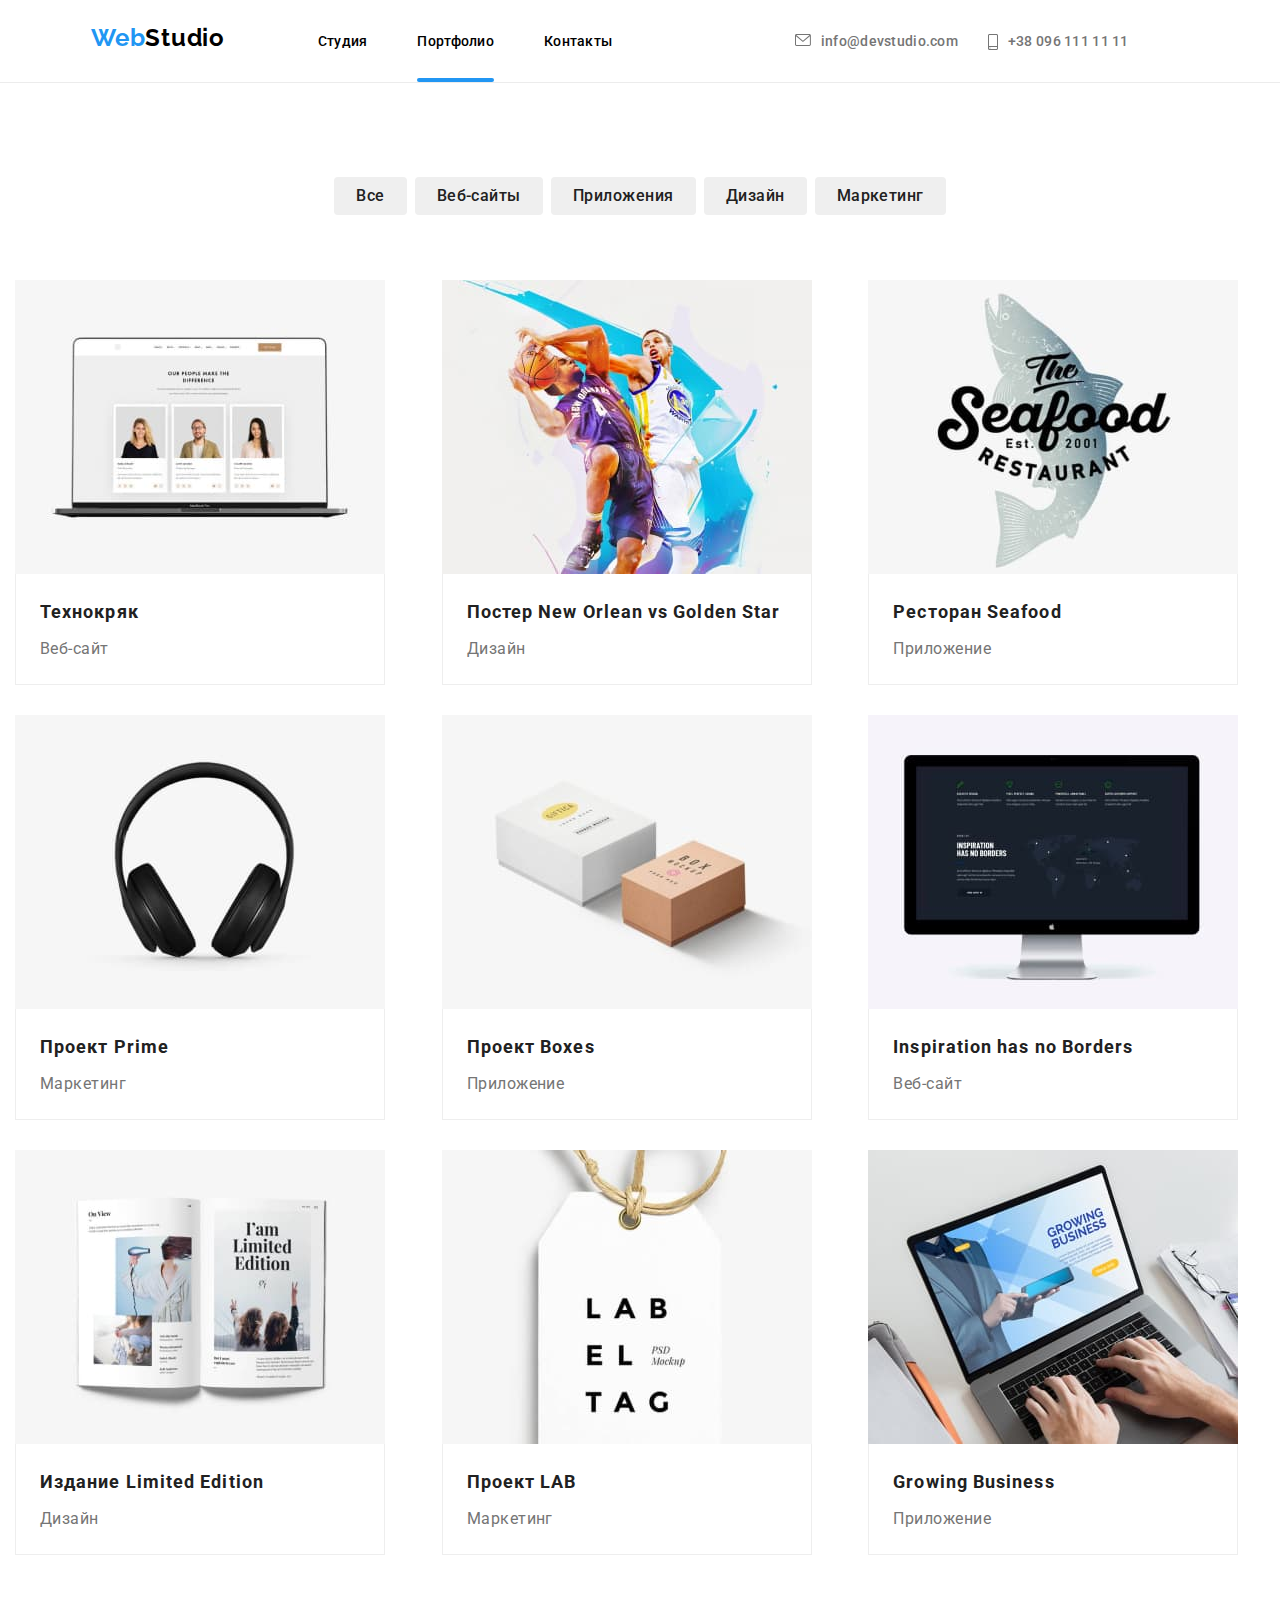
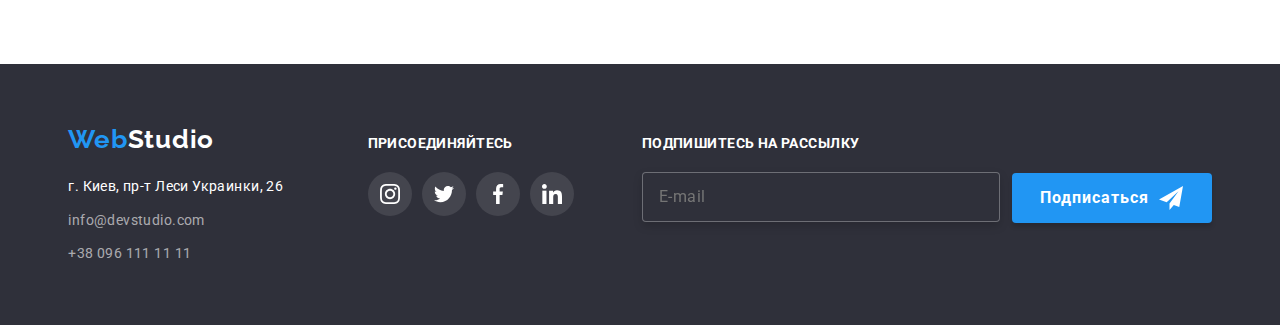
==== commit 9a4e4445: "Исправлены все ошибки ДЗ-8" ====
--- a/portfolio.html
+++ b/portfolio.html
@@ -21,8 +21,9 @@
 
 <body>
     <!--========HEADER========================-->
-    <header>
-        <div class="position-header container">
+<header class="header">
+    <div class="container">
+        <div class="position-header">
             <nav class="navigation-bar">
                 <a href="index.html"><span class="logo__three-letters">Web</span>Studio</a>
                 <ul class="navigation-link">
@@ -49,8 +50,8 @@
                             </svg>
                         </a>
                     </li>
-                    <li class="position-mail-phone"><a class="navigation-bar__mail-phone" href="tel:+380961111111">+38 096
-                            111 11 11
+                    <li class="position-mail-phone"><a class="navigation-bar__mail-phone" href="tel:+380961111111">+38
+                            096 111 11 11
                             <svg class="mail-phone__logo" width=10px height=16px>
                                 <use href="./img/sprite.svg#phone"></use>
                             </svg>
@@ -59,7 +60,8 @@
                 </ul>
             </div>
         </div>
-    </header>
+    </div>
+</header>
 
 <!--========MAIN========================-->
 
@@ -267,35 +269,40 @@
     </div>
 </footer>
 <!--==========MOBILE MENU================================-->
-<div class="menu container" data-menu>
-    <button class="close-button-menu" type="button" data-menu-close>
-        <svg width=18px height=18px>
-            <use href="./img/sprite.svg#close"></use>
-        </svg>
-    </button>
-    <ul class="mobile-menu__navigation">
-        <li class="mobile-menu__link"><a class="mobile-menu__link-position" href="index.html">Студия</a>
-        </li>
-        <li class="mobile-menu__link"><a class="mobile-menu__link-position" href="portfolio.html">Портфолио</a></li>
-        <li class="mobile-menu__link"><a class="mobile-menu__link-position" href="">Контакты</a></li>
-    </ul>
-    <div class="">
-        <ul class="mobile-menu__mail-phone-position">
-            <li class="mobile-menu__phone-position">
-                <a class="mobile-menu__phone" href="tel:+380961111111">+38 096 111 11 11</a>
-            </li>
-            <li class="mobile-menu__mail-position">
-                <a class="mobile-menu__mail" href="mailto:info@devstudio.com">info@devstudio.com</a>
-            </li>
-        </ul>
-    </div>
-    <div>
-        <ul class="social-links-position">
-            <li class="social-links-after"><a class="social-links" href="#">Instagram</a></li>
-            <li class="social-links-after"><a class="social-links" href="#">Twitter</a></li>
-            <li class="social-links-after"><a class="social-links" href="#">Facebook</a></li>
-            <li class="social-links-after"><a class="social-links" href="#">Linkedin</a></li>
-        </ul>
+<div class="menu" data-menu>
+    <div class="container">
+        <div class="menu-position">
+            <button class="close-button-menu" type="button" data-menu-close>
+                <svg width=18px height=18px>
+                    <use href="./img/sprite.svg#close"></use>
+                </svg>
+            </button>
+            <ul class="mobile-menu__navigation">
+                <li class="mobile-menu__link"><a class="mobile-menu__link-position" href="index.html">Студия</a>
+                </li>
+                <li class="mobile-menu__link"><a class="mobile-menu__link-position" href="portfolio.html">Портфолио</a>
+                </li>
+                <li class="mobile-menu__link"><a class="mobile-menu__link-position" href="">Контакты</a></li>
+            </ul>
+            <div class="">
+                <ul class="mobile-menu__mail-phone-position">
+                    <li class="mobile-menu__phone-position">
+                        <a class="mobile-menu__phone" href="tel:+380961111111">+38 096 111 11 11</a>
+                    </li>
+                    <li class="mobile-menu__mail-position">
+                        <a class="mobile-menu__mail" href="mailto:info@devstudio.com">info@devstudio.com</a>
+                    </li>
+                </ul>
+            </div>
+            <div>
+                <ul class="social-links-position">
+                    <li class="social-links-after"><a class="social-links" href="#">Instagram</a></li>
+                    <li class="social-links-after"><a class="social-links" href="#">Twitter</a></li>
+                    <li class="social-links-after"><a class="social-links" href="#">Facebook</a></li>
+                    <li class="social-links-after"><a class="social-links" href="#">Linkedin</a></li>
+                </ul>
+            </div>
+        </div>
     </div>
 </div>
 <script src="./js/menu.js"></script>
--- a/css/main.min.css
+++ b/css/main.min.css
@@ -1,2 +1,2 @@
-.visually-hidden{position:absolute !important;clip:rect(1px 1px 1px 1px);clip:rect(1px, 1px, 1px, 1px);padding:0 !important;border:0 !important;height:1px !important;width:1px !important;overflow:hidden}.hiden-h2{display:none}:root{--main-color: #212121;--main-color-hover-focus: #2196f3;--secondary-color-for-text: #757575;--main-font-family: "Raleway", sans-serif;--main-font-style: normal;--main-font-weight: 700;--secondary-font-weight: 400;--thread-font-weight: 500;--forthly-font-weight: 900;--secondary-main-font-family: "Roboto", sans-serif;--color-btn-for-active: #188ce8;--footer-background: #2f303a;--color-text-for-dark-theme: #ffffff;--background-color-for-backdrop: #ffffff;--color-for-radius-subscribe: #2f303a;--color-for-links-of-navigation: #000000;--color-clients-logo: #afb1b8;--background-color-our-team: #f5f4fa;--background-color-member-card: #ffffff;--background-color-ways-logo: #f5f4fa}a{text-decoration:none}ul{list-style:none}h1,h2,h3,h4,h5,h6,p{margin-top:0px;margin-bottom:0px}ul,ol{margin-top:0px;margin-bottom:0px;padding-left:0px}textarea{resize:none}.container{width:480px;margin:0 auto;padding:0 auto}@media screen and (min-width: 481px) and (max-width: 768px){.container{width:768px;margin:0 auto;padding:0 15px}}@media screen and (min-width: 769px) and (max-width: 1200px){.container{width:1200px;margin:0 auto;padding:0 15px}}.active-page::after{display:none}@media screen and (min-width: 481px) and (max-width: 768px){.active-page::after{display:flex;content:"";background-color:var(--main-color-hover-focus);border-radius:2px;margin-top:28px;height:4px}}@media screen and (min-width: 769px) and (max-width: 1200px){.active-page::after{display:flex;content:"";background-color:var(--main-color-hover-focus);border-radius:2px;margin-top:28px;height:4px}}.button-service{font-family:var(--secondary-main-font-family);font-style:var(--main-font-style);font-weight:var(--main-font-weight);font-size:16px;line-height:1.88;display:flex;letter-spacing:0.06em;color:var(--color-text-for-dark-theme);background-color:var(--main-color-hover-focus);box-shadow:0px 4px 4px rgba(0,0,0,0.15);border-radius:4px;border:0px;padding:10px 32px 10px 32px;margin:auto}@media screen and (min-width: 481px) and (max-width: 768px){.button-service{font-family:var(--secondary-main-font-family);font-style:var(--main-font-style);font-weight:var(--main-font-weight);font-size:16px;line-height:1.88;display:flex;letter-spacing:0.06em;color:var(--color-text-for-dark-theme);background-color:var(--main-color-hover-focus);box-shadow:0px 4px 4px rgba(0,0,0,0.15);border-radius:4px;border:0px;padding:10px 32px 10px 32px;margin:auto}}@media screen and (min-width: 769px) and (max-width: 1200px){.button-service{font-family:var(--secondary-main-font-family);font-style:var(--main-font-style);font-weight:var(--main-font-weight);font-size:16px;line-height:1.88;display:flex;letter-spacing:0.06em;color:var(--color-text-for-dark-theme);background-color:var(--main-color-hover-focus);box-shadow:0px 4px 4px rgba(0,0,0,0.15);border-radius:4px;border:0px;padding:10px 32px 10px 32px;margin:auto}}.business-background{background-image:linear-gradient(rgba(47,48,58,0.4), rgba(47,48,58,0.4)),url("../img/mobile_background.png");background-size:cover;width:max-content;height:max-content;padding-bottom:118px;padding-top:118px}@media screen and (min-width: 481px) and (max-width: 768px){.business-background{background-image:linear-gradient(rgba(47,48,58,0.4), rgba(47,48,58,0.4)),url("../img/background_img_laptop.png");background-size:cover;width:max-content;height:max-content;padding-bottom:118px;padding-top:118px}}@media screen and (min-width: 769px) and (max-width: 1200px){.business-background{background-image:linear-gradient(rgba(47,48,58,0.4), rgba(47,48,58,0.4)),url("../img/img_backgraund.png");background-size:cover}}@keyframes animation-backdrop{0%{transform:scale(0.25)}25%{transform:scale(0.5)}50%{transform:scale(0.75)}75%{transform:scale(1)}90%{transform:scale(1.15)}100%{transform:scale(1)}}.backdrop{position:fixed;top:0px;left:0px;width:100%;height:100%;background-color:rgba(0,0,0,0.2)}.modal{position:absolute;left:50%;top:50%;width:450px;background-color:var(--background-color-for-backdrop);transform:translate(-50%, -50%);animation-name:animation-backdrop;animation-duration:300ms}.close-button{position:absolute;top:8px;right:8px;border:1px solid rgba(0,0,0,0.1);box-sizing:border-box;border-radius:50%;background-color:transparent;cursor:pointer;padding:0px;width:30px;height:30px;display:flex;justify-content:center;align-items:center}.close-button:hover,.close-button:focus{fill:var(--main-color-hover-focus)}.is-hidden{opacity:0;visibility:hidden;pointer-events:none}.position-form{padding-left:40px;padding-top:40px;padding-right:40px;margin:0;padding-bottom:40px}.data-form{font-family:var(--secondary-main-font-family);font-style:var(--main-font-style);font-weight:var(--main-font-weight);font-size:20px;line-height:1.5;text-align:center;letter-spacing:0.03em;color:var(--main-color)}.modal-form__position{display:flex;flex-direction:column;margin-top:10px;font-family:var(--secondary-main-font-family);font-style:var(--main-font-style);font-weight:400;font-size:12px;line-height:1.17;letter-spacing:0.01em;color:var(--secondary-color-for-text)}.modal-form__position-name{position:relative;display:block;margin-top:4px}.modal-form__position-name:hover .modal-form__icon,.modal-form__position-name.modal-form__icon{fill:var(--main-color-hover-focus);cursor:pointer;transition-timing-function:0.4,0,0.2,1}.modal__input-form{width:370px;height:40px;border-radius:5px;border:1px solid rgba(33,33,33,0.2);box-sizing:border-box;border-radius:4px;padding-left:42px;cursor:pointer;transition-duration:250ms}.modal__input-form:hover,.modal__input-form:focus{border-color:var(--main-color-hover-focus);cursor:pointer;transition-timing-function:0.4,0,0.2,1}.modal-form__icon{position:absolute;left:12px;top:12px;fill:var(--main-color)}.modal__textarea-form{width:370px;height:120px;margin-top:4px;border:1px solid rgba(33,33,33,0.2);box-sizing:border-box;border-radius:4px;padding-left:16px;padding-top:12px;cursor:pointer}.modal__textarea-form:hover,.modal__textarea-form:focus{border-color:var(--main-color-hover-focus);transition-duration:250ms}.modal-form__checkbox-label{font-family:var(--secondary-main-font-family);font-style:var(--main-font-style);font-weight:var(--secondary-font-weight);font-size:12px;line-height:1.71;letter-spacing:0.03em;color:var(--secondary-color-for-text);display:flex;align-items:baseline;justify-content:center}.modal-form__checkbox-label::before{display:block;content:"";border-radius:2px;border:1px solid var(--main-color);width:16px;height:15px;cursor:pointer}.modal-form__checkbox{margin-top:20px}.modal-form__checkbox:checked+.modal-form__checkbox-label::before{box-shadow:inset 0 0 0 1px var(--main-color-hover-focus);background-image:url("../img/Vector.svg");background-position:1px 2px;background-color:var(--main-color-hover-focus)}.modal-form__button{font-family:var(--secondary-main-font-family);font-style:var(--main-font-style);font-weight:var(--main-font-weight);font-size:16px;line-height:1.88;letter-spacing:0.06em;color:var(--color-text-for-dark-theme);background-color:var(--main-color-hover-focus);box-shadow:0px 4px 4px rgba(0,0,0,0.15);border-radius:4px;border:0px;width:200px;height:50px;margin-top:30px;text-align:center;cursor:pointer;transition-duration:250ms}.modal-form__button:hover,.modal-form__button:focus{background-color:var(--color-btn-for-active);box-shadow:0px 4px 4px rgba(0,0,0,0.15);border-radius:4px;transition-timing-function:0.4,0,0.2,1}.modal-form__button-position{display:flex;justify-content:center}.modal-form__label-link{text-decoration:underline;color:var(--main-color-hover-focus);font-family:var(--secondary-main-font-family);font-style:var(--main-font-style);font-weight:var(--secondary-font-weight)}.modal-button__position{display:block;margin-top:20px}@media screen and (min-width: 769px) and (max-width: 1200px){@keyframes animation-backdrop{0%{transform:scale(0.25)}25%{transform:scale(0.5)}50%{transform:scale(0.75)}75%{transform:scale(1)}90%{transform:scale(1.15)}100%{transform:scale(1)}}.backdrop{position:fixed;top:0;left:0;width:100%;height:100%;background-color:rgba(0,0,0,0.2)}.modal{position:absolute;left:50%;top:50%;width:528px;height:581px;background-color:var(--background-color-for-backdrop);transform:translate(-50%, -50%);animation-name:animation-backdrop;animation-duration:300ms}.close-button{position:absolute;top:8px;right:8px;border:1px solid rgba(0,0,0,0.1);box-sizing:border-box;border-radius:50%;background-color:transparent;cursor:pointer;padding:0px;width:30px;height:30px;display:flex;justify-content:center;align-items:center}.close-button:hover,.close-button:focus{fill:var(--main-color-hover-focus)}.is-hidden{opacity:0;visibility:hidden;pointer-events:none}.position-form{padding-left:40px;padding-top:40px;padding-right:40px;margin:0;padding-bottom:40px}.data-form{font-family:var(--secondary-main-font-family);font-style:var(--main-font-style);font-weight:var(--main-font-weight);font-size:20px;line-height:1.15;text-align:center;letter-spacing:0.03em;color:var(--main-color)}.modal-form__position{display:flex;flex-direction:column;margin-top:12px;font-family:var(--secondary-main-font-family);font-style:var(--main-font-style);font-weight:400;font-size:12px;line-height:1.17;letter-spacing:0.01em;color:var(--secondary-color-for-text)}.modal-form__position-name{position:relative;display:block;margin-top:4px}.modal-form__position-name:hover .modal-form__icon,.modal-form__position-name.modal-form__icon{fill:var(--main-color-hover-focus);cursor:pointer;transition-timing-function:0.4,0,0.2,1}.modal__input-form{width:448px;height:40px;border-radius:5px;border:1px solid rgba(33,33,33,0.2);box-sizing:border-box;border-radius:4px;padding-left:42px;cursor:pointer;transition-duration:250ms}.modal__input-form:hover,.modal__input-form:focus{border-color:var(--main-color-hover-focus);cursor:pointer;transition-timing-function:0.4,0,0.2,1}.modal-form__icon{position:absolute;left:12px;top:12px;fill:var(--main-color)}.modal__textarea-form{width:448px;height:120px;margin-top:4px;border:1px solid rgba(33,33,33,0.2);box-sizing:border-box;border-radius:4px;padding-left:16px;padding-top:12px;cursor:pointer}.modal__textarea-form:hover,.modal__textarea-form:focus{border-color:var(--main-color-hover-focus);transition-duration:250ms}.modal-form__checkbox-label{font-family:var(--secondary-main-font-family);font-style:var(--main-font-style);font-weight:400;font-size:14px;line-height:1.71;letter-spacing:0.03em;color:var(--secondary-color-for-text);display:flex;align-items:baseline;justify-content:center}.modal-form__checkbox-label::before{display:block;content:"";border-radius:2px;border:1px solid var(--main-color);width:16px;height:15px;cursor:pointer}.modal-form__checkbox{margin-top:20px}.modal-form__checkbox:checked+.modal-form__checkbox-label::before{box-shadow:inset 0 0 0 1px var(--main-color-hover-focus);background-image:url("../img/Vector.svg");background-position:1px 2px;background-color:var(--main-color-hover-focus)}.modal-form__button{font-family:var(--secondary-main-font-family);font-style:var(--main-font-style);font-weight:var(--main-font-weight);font-size:16px;line-height:1.88;letter-spacing:0.06em;color:var(--color-text-for-dark-theme);background-color:var(--main-color-hover-focus);box-shadow:0px 4px 4px rgba(0,0,0,0.15);border-radius:4px;border:0px;width:200px;height:50px;margin-top:30px;margin-left:124px;cursor:pointer;transition-duration:250ms}.modal-form__button:hover,.modal-form__button:focus{background-color:var(--color-btn-for-active);box-shadow:0px 4px 4px rgba(0,0,0,0.15);border-radius:4px;transition-timing-function:0.4,0,0.2,1}.modal-form__label-link{text-decoration:underline;color:var(--main-color-hover-focus)}.modal-button__position{display:block;margin-top:20px}}.menu{position:fixed;top:0;left:0;width:100%;height:100%;background-color:#ffffff;box-shadow:0px 4px 8px rgba(0,0,0,0.04),0px 2px 4px rgba(0,0,0,0.08),0px 1px 3px rgba(0,0,0,0.16);opacity:0;visibility:hidden;pointer-events:none}.menu.is-open{opacity:1;visibility:visible;pointer-events:auto}.close-button-menu{display:inline-flex;justify-content:flex-end;margin-left:450px;margin-top:10px;margin-right:15px;border:none;box-sizing:border-box;border-radius:50%;background-color:transparent;cursor:pointer;padding:0px;width:40px;height:40px}.close-button-menu:hover,.close-button-menu:focus{fill:var(--main-color-hover-focus)}.mobile-menu{position:absolute;animation-name:animation-backdrop;animation-duration:300ms;width:480px;height:796px}.mobile-menu__navigation{position:relative;display:flex;flex-direction:column;padding-left:40px;padding-top:48px;padding-bottom:48px}.mobile-menu__link{display:flex}.mobile-menu__link:not(:nth-last-child(1)){margin-bottom:32px}.mobile-menu__link-position{font-family:var(--secondary-main-font-family);font-style:var(--main-font-style);font-weight:var(--thread-font-weight);font-size:40px;line-height:1.18;letter-spacing:0.02em;color:var(--main-color)}.mobile-menu__link-position:hover,.mobile-menu__link-position:focus{color:var(--main-color-hover-focus)}.mobile-menu__mail-phone-position{display:flex;flex-direction:column;margin-top:302px;margin-left:40px;margin-bottom:64px}.mobile-menu__phone{font-family:var(--secondary-main-font-family);font-style:var(--main-font-style);font-weight:var(--thread-font-weight);font-size:34px;line-height:1.18;letter-spacing:0.02em;color:var(--main-color-hover-focus)}.mobile-menu__phone-position{margin-bottom:32px}.mobile-menu__mail{font-family:var(--secondary-main-font-family);font-style:var(--main-font-style);font-weight:var(--thread-font-weight);font-size:24px;line-height:1.17;letter-spacing:0.02em;color:var(--secondary-color-for-text)}.social-links{font-family:var(--secondary-main-font-family);font-style:var(--main-font-style);font-weight:var(--thread-font-weight);font-size:18px;line-height:1.22;letter-spacing:0.02em;color:var(--main-color-hover-focus)}.social-links-after:not(:last-child)::after{content:"";border:1px solid rgba(33,33,33,0.2);transform:rotate(90deg);margin-left:10px;margin-right:10px}.social-links-position{display:flex;margin-left:40px}@media screen and (min-width: 481px) and (max-width: 768px){.navigation-bar__mobile-menu{display:none}}@media screen and (min-width: 769px) and (max-width: 1200px){.navigation-bar__mobile-menu{display:none}}.logo__three-letters{color:var(--main-color-hover-focus)}.navigation-bar{font-family:var(--main-font-family);font-style:var(--main-font-style);font-weight:var(--main-font-weight);font-size:24px;line-height:1.19;letter-spacing:0.03em;color:var(--main-color);display:flex;justify-content:space-between}.navigation-bar a{color:var(--color-for-links-of-navigation)}.navigation-bar__contacts,.navigation-bar__portfolio,.navigation-bar__studio{display:none}.navigation-bar__mail-phone{display:none}.navigation-bar__menu-position{border:none;background-color:inherit}.position-header{padding-bottom:16px;padding-top:16px;padding-left:15px;padding-right:15px}.navigation-bar__menu-position:hover,.navigation-bar__menu-position:focus{fill:var(--main-color-hover-focus)}@media screen and (min-width: 481px) and (max-width: 768px){.position-header{display:flex;padding:21px 15px 0px 15px}.navigation-bar{display:flex;justify-content:flex-start}.navigation-bar__contacts,.navigation-bar__portfolio,.navigation-bar__studio{display:flex;color:var(--main-color);transition-duration:250ms;transition-timing-function:0.4,0,0.2,1}.navigation-bar__contacts:hover,.navigation-bar__contacts:focus,.navigation-bar__portfolio:hover,.navigation-bar__portfolio:focus,.navigation-bar__studio:hover,.navigation-bar__studio:focus{color:var(--main-color-hover-focus)}.navigation-bar__mail-phone{font-family:var(--secondary-main-font-family);font-style:var(--main-font-style);font-weight:var(--thread-font-weight);font-size:14px;line-height:1.14;letter-spacing:0.02em;color:var(--secondary-color-for-text);display:flex;flex-direction:row-reverse;margin-right:30px;flex-direction:row-reverse;transition-duration:250ms;transition-timing-function:0.4,0,0.2,1}.navigation-bar__mail-phone:hover{color:var(--main-color-hover-focus)}.navigation-bar__mail-phone:hover svg{fill:var(--main-color-hover-focus)}.navigation-bar__mail-phone:focus{color:var(--main-color-hover-focus)}.navigation-bar__mail-phone:focus svg{fill:var(--main-color-hover-focus)}.navigation-bar__mail-phone:focus{fill:var(--main-color-hover-focus)}.navigation-link{font-family:var(--secondary-main-font-family);font-style:var(--main-font-style);font-weight:var(--thread-font-weight);font-size:14px;line-height:1.14;letter-spacing:0.02em;color:var(--main-color);display:flex;margin-top:8px;margin-left:88px}.navigation-link__position:not(:last-child){margin-right:50px}.mail-phone__position{display:flex;margin-left:60px}.mail-phone__logo{margin-right:10px;fill:var(--secondary-color-for-text)}.position-link__mail{display:flex;flex-direction:column;align-items:flex-start}.position-mail-phone:nth-child(2){margin-top:10px}}@media screen and (min-width: 769px) and (max-width: 1200px){.navigation-bar{margin-top:24px;margin-left:215px}.navigation-bar__contacts,.navigation-bar__portfolio,.navigation-bar__studio{display:flex;color:var(--main-color);transition-duration:250ms;transition-timing-function:0.4,0,0.2,1}.navigation-bar__contacts:hover,.navigation-bar__portfolio:hover,.navigation-bar__studio:hover{color:var(--main-color-hover-focus)}.navigation-bar__contacts:focus,.navigation-bar__portfolio:focus,.navigation-bar__studio:focus{color:var(--main-color-hover-focus)}.navigation-bar__mail-phone{font-family:var(--secondary-main-font-family);font-style:var(--main-font-style);font-weight:var(--thread-font-weight);font-size:14px;line-height:1.14;letter-spacing:0.02em;color:var(--secondary-color-for-text);display:flex;flex-direction:row-reverse;margin-right:30px;display:flex;flex-direction:row-reverse;transition-duration:250ms;transition-timing-function:0.4,0,0.2,1}.navigation-bar__mail-phone:hover{color:var(--main-color-hover-focus)}.navigation-bar__mail-phone:hover svg{fill:var(--main-color-hover-focus)}.navigation-bar__mail-phone:focus{color:var(--main-color-hover-focus)}.navigation-bar__mail-phone:focus svg{fill:var(--main-color-hover-focus)}.navigation-bar__mail-phone:focus{fill:var(--main-color-hover-focus)}.position-header{display:flex;padding:0px 0px 0px 0px}.navigation-link{font-family:var(--secondary-main-font-family);font-style:var(--main-font-style);font-weight:var(--thread-font-weight);font-size:14px;line-height:1.14;letter-spacing:0.02em;color:var(--main-color);display:flex;margin-top:8px;margin-left:93px}.navigation-link__position:not(:last-child){margin-right:50px}.mail-phone__position{display:flex;margin-top:28px;margin-left:auto}.mail-phone__logo{margin-right:10px;fill:var(--secondary-color-for-text)}.position-link__mail{display:flex;margin-right:30px}}.business{font-family:var(--secondary-main-font-family);font-style:var(--main-font-style);font-weight:var(--forthly-font-weight);font-size:26px;line-height:1.62;text-align:center;letter-spacing:0.06em;text-transform:uppercase;color:var(--color-text-for-dark-theme);padding-bottom:30px}@media screen and (min-width: 769px) and (max-width: 1200px){.business{font-size:44px;line-height:1.37}}.ways-section-position{padding-top:60px;padding-bottom:60px}.ways-position{display:flex;flex-direction:column;justify-content:center}.ways-logo-position{display:flex;background-color:var(--background-color-ways-logo);border-radius:4px;width:450px;height:120px;justify-content:center;align-items:center;margin-bottom:30px}.ways{font-family:var(--secondary-main-font-family);font-style:var(--main-font-style);font-weight:var(--main-font-weight);font-size:14px;line-height:1.14;letter-spacing:0.03em;text-transform:uppercase;color:var(--main-color);margin-bottom:10px;display:flex;justify-content:center}.ways-option{font-family:var(--secondary-main-font-family);font-style:var(--main-font-style);font-weight:var(--secondary-font-weight);font-size:14px;line-height:1.72;letter-spacing:0.03em;color:var(--secondary-color-for-text);text-transform:none}.ways-card-position{width:inherit;margin-left:15px;margin-bottom:30px}.ways-logo{background-color:var(--background-color-ways-logo);border-radius:4px}@media screen and (min-width: 481px) and (max-width: 768px){.ways-position{flex-direction:row;flex-wrap:wrap;justify-content:flex-start}.ways-card-position{width:354px;margin-left:0px;margin-bottom:30px}.ways-card-position:nth-child(2n+1){margin-right:30px;margin-left:0}.ways-logo-position{width:inherit}}@media screen and (min-width: 769px) and (max-width: 1200px){.ways-section-position{padding-top:94px;padding-bottom:94px}.hiden-ways{display:none}.ways-position{justify-content:flex-start;flex-direction:row}.ways-card-position{width:270px;margin-left:0px;margin-bottom:0px}.ways-card-position:not(:nth-last-child(1)){margin-right:30px}.ways{justify-content:flex-start}.ways-logo{background-color:var(--background-color-ways-logo);border-radius:4px}.ways-logo-position{width:270px}}.our-work-position{display:none}@media screen and (min-width: 769px) and (max-width: 1200px){.our-work-position{display:block;padding-bottom:22px}.our-work{font-family:var(--secondary-main-font-family);font-style:var(--main-font-style);font-weight:var(--main-font-weight);font-size:36px;line-height:1.17;text-align:center;letter-spacing:0.03em;color:var(--main-color);display:flex;justify-content:center}.our-work-image{display:flex;justify-content:space-between;margin-top:50px}.our-work-description{font-family:var(--secondary-main-font-family);font-style:var(--main-font-style);font-weight:var(--main-font-weight);font-size:14px;line-height:1.14;text-align:center;letter-spacing:0.03em;text-transform:uppercase;color:var(--color-text-for-dark-theme);background-color:rgba(47,48,58,0.8);padding-top:27px;padding-left:83px;padding-right:82px;top:0px;left:0px;width:100%;height:70px;overflow:auto;transform:translateY(-105%)}}.our-team-position{background-color:var(--background-color-our-team);padding-top:60px;padding-bottom:60px}.member-mobile-photo{width:450px;height:460px}.member-card{background-color:var(--background-color-member-card);box-shadow:0px 1px 3px rgba(0,0,0,0.12),0px 1px 1px rgba(0,0,0,0.14),0px 2px 1px rgba(0,0,0,0.2);border-radius:0px 0px 4px 4px;margin-bottom:30px;margin-left:15px;width:450px}.member-card:not(:nth-last-child(1)){margin-right:50px}.our-team-members{display:flex;flex-direction:column;width:465px}.our-team{font-family:var(--secondary-main-font-family);font-style:var(--main-font-style);font-weight:var(--main-font-weight);font-size:36px;line-height:1.17;text-align:center;letter-spacing:0.03em;color:var(--main-color);margin-bottom:30px}.team-member{font-family:var(--secondary-main-font-family);font-style:var(--main-font-style);font-weight:var(--thread-font-weight);font-size:16px;line-height:1.19;text-align:center;letter-spacing:0.03em;color:var(--main-color);margin-top:30px}.member-profession{font-family:var(--secondary-main-font-family);font-style:var(--main-font-style);font-weight:var(--secondary-font-weight);font-size:16px;line-height:1.19;text-align:center;letter-spacing:0.03em;color:var(--secondary-color-for-text);margin-top:10px}.member-logo-position{display:flex;justify-content:center;margin-bottom:30px;margin-top:16px}.member-logo-background{display:flex;width:44px;height:44px;align-items:center;justify-content:center;border-radius:50px;transition-duration:250ms;transition-timing-function:0.4,0,0.2,1}.member-logo-background:not(:nth-last-child(1)){margin-right:10px}.member-logo-background:hover,.member-logo-background:focus{background-color:var(--main-color-hover-focus)}.member-logo-background:hover .member-logo,.member-logo-background:focus .member-logo{fill:var(--background-color-member-card)}.member-logo{fill:var(--color-clients-logo);transition-duration:250ms;transition-timing-function:0.4,0,0.2,1}@media screen and (min-width: 481px) and (max-width: 768px){.member-mobile-photo{width:354px;height:374px}.member-card{width:inherit;margin-left:0px}.member-card:not(:nth-last-child(1)){margin-right:0px}.member-card:nth-child(2n+1){margin-right:30px}.our-team-members{display:flex;flex-wrap:wrap;flex-direction:row;justify-content:flex-start;width:inherit}.member-logo-position{margin-bottom:24px}}@media screen and (min-width: 769px) and (max-width: 1200px){.our-team-position{padding-top:94px;padding-bottom:94px}.member-card{width:270px;margin-bottom:0px;margin-left:0px}.member-card:not(:nth-last-child(1)){margin-right:0px}.member-mobile-photo{width:inherit;height:inherit}.our-team-members{display:flex;justify-content:space-between;flex-direction:row;width:auto}.team-member{font-family:var(--secondary-main-font-family);font-style:var(--main-font-style);font-weight:var(--thread-font-weight);font-size:16px;line-height:1, 19;text-align:center;letter-spacing:0.03em;color:var(--main-color);margin-top:30px}.member-profession{font-family:var(--secondary-main-font-family);font-style:var(--main-font-style);font-weight:var(--secondary-font-weight);font-size:16px;line-height:1.19;text-align:center;letter-spacing:0.03em;color:var(--secondary-color-for-text);margin-top:10px}.member-logo-position{display:flex;margin:16px 10px 30px 32px}.member-logo-background{display:flex;width:44px;height:44px;align-items:center;justify-content:center;border-radius:50px;transition-duration:250ms;transition-timing-function:0.4,0,0.2,1}.member-logo-background:not(:nth-last-child(1)){margin-right:10px}.member-logo-background:hover,.member-logo-background:focus{background-color:var(--main-color-hover-focus)}.member-logo-background:hover .member-logo,.member-logo-background:focus .member-logo{fill:var(--background-color-member-card)}.member-logo{fill:var(--color-clients-logo);transition-duration:250ms;transition-timing-function:0.4,0,0.2,1}}.our-clients{padding-top:60px;padding-bottom:60px;margin-left:15px}.clients-name-section{font-family:var(--secondary-main-font-family);font-style:var(--main-font-style);font-weight:var(--main-font-weight);font-size:22px;line-height:1.17;text-align:center;letter-spacing:0.03em;color:var(--main-color)}.clients-position{display:flex;flex-wrap:wrap;margin-top:30px}.clients-logo__position{display:flex;width:210px;height:92px;border:1px solid #afb1b8;box-sizing:border-box;border-radius:4px;justify-content:center;align-items:center;transition-duration:250ms;transition-timing-function:0.4,0,0.2,1}.clients-logo__position:nth-child(2n+1){margin-right:30px}.clients-logo__position:nth-child(5n-2){margin-top:30px;margin-bottom:30px}.clients-logo__position:nth-child(6n-2){margin-top:30px;margin-bottom:30px}.clients-logo__position:hover .clients-logo,.clients-logo__position:focus .clients-logo{fill:var(--main-color-hover-focus)}.clients-logo{fill:var(--color-clients-logo);transition-duration:250ms;transition-timing-function:0.4,0,0.2,1}.clients-logo__position:hover,.clients-logo__position:focus{border:1px solid;border-color:var(--main-color-hover-focus)}@media screen and (min-width: 481px) and (max-width: 768px){.our-clients{margin-left:0px}.clients-logo__position{width:226px}.clients-logo__position:nth-child(2n+1){margin-right:0px}.clients-logo__position:nth-child(1n-2){margin-top:0px;margin-bottom:0px}.clients-logo__position:nth-child(6n-2){margin-top:0px;margin-bottom:0px}.clients-logo__position:nth-child(3n+1),.clients-logo__position:nth-child(3n+2){margin-right:30px}.clients-logo__position:nth-child(n+4){margin-top:30px}.clients-logo{fill:var(--color-clients-logo);transition-duration:250ms;transition-timing-function:0.4,0,0.2,1}.clients-logo__position:hover,.clients-logo__position:focus{border:1px solid;border-color:var(--main-color-hover-focus)}}@media screen and (min-width: 769px) and (max-width: 1200px){.our-clients{padding-top:94px;padding-bottom:94px;margin-left:0px}.clients-name-section{font-size:36px}.clients-position{flex-wrap:nowrap;margin-top:50px}.clients-logo__position{width:170px}.clients-logo__position:not(:nth-last-child(1)){margin-right:30px}.clients-logo__position:nth-child(2n+1){margin-right:30px}.clients-logo__position:nth-child(5n-2){margin-top:0px;margin-bottom:0px}.clients-logo__position:nth-child(6n-2){margin-top:0px;margin-bottom:0px}.clients-logo__position:hover .clients-logo,.clients-logo__position:focus .clients-logo{fill:var(--main-color-hover-focus)}.clients-logo{fill:var(--color-clients-logo);transition-duration:250ms;transition-timing-function:0.4,0,0.2,1}.clients-logo__position:hover,.clients-logo__position:focus{border:1px solid;border-color:var(--main-color-hover-focus)}}.footer__position{background-color:var(--footer-background);padding-bottom:60px;padding-top:60px}.address-mobile-position{margin-top:20px;margin-bottom:60px}.footer-link{font-family:var(--main-font-family);font-style:var(--main-font-style);font-weight:var(--main-font-weight);font-size:26px;line-height:1.19;letter-spacing:0.03em;color:var(--color-text-for-dark-theme);margin-bottom:20px}.footer__living{font-family:var(--secondary-main-font-family);font-style:var(--main-font-style);font-weight:var(--secondary-font-weight);font-size:14px;line-height:1.71;letter-spacing:0.03em;color:var(--color-text-for-dark-theme);width:231px}.address-mail{font-family:var(--secondary-main-font-family);font-style:var(--main-font-style);font-weight:var(--secondary-font-weight);font-size:14px;line-height:1.72;letter-spacing:0.03em;color:rgba(255,255,255,0.6)}.address-phone{font-family:var(--secondary-main-font-family);font-style:var(--main-font-style);font-weight:var(--secondary-font-weight);font-size:14px;line-height:1.72;letter-spacing:0.03em;color:rgba(255,255,255,0.6)}.footer-address__mail-position{margin-top:9px}.footer-address__phone-position{margin-top:9px}.footer__link-sign{font-family:var(--secondary-main-font-family);font-style:var(--main-font-style);font-weight:var(--main-font-weight);font-size:14px;line-height:1.14;letter-spacing:0.03em;text-transform:uppercase;color:var(--color-text-for-dark-theme);text-align:center}.footer__position-address-link{display:flex;flex-direction:column;align-items:center}.footer__sign-logo-position{display:flex;margin-bottom:60px;margin-top:20px;justify-content:center}.footer__sign-logo-background{display:flex;width:44px;height:44px;align-items:center;justify-content:center;box-sizing:border-box;border-radius:50px;background-color:rgba(255,255,255,0.1);transition-duration:250ms;transition-timing-function:0.4,0,0.2,1}.footer__sign-logo-background:not(:nth-last-child(1)){margin-right:10px}.footer__sign-logo-background:hover,.footer__sign-logo-background:focus{background-color:var(--main-color-hover-focus)}.footer__sign-logo{fill:var(--color-text-for-dark-theme)}.footer__subscribe-position{font-family:var(--secondary-main-font-family);font-style:var(--main-font-style);font-weight:var(--main-font-weight);font-size:14px;line-height:1.14;letter-spacing:0.03em;text-transform:uppercase;color:var(--color-text-for-dark-theme);text-align:center;margin-bottom:20px}.footer-subscribe__input{background-color:var(--color-for-radius-subscribe);width:450px;height:50px;border:1px solid rgba(255,255,255,0.3);box-sizing:border-box;filter:drop-shadow(0px 4px 4px rgba(0,0,0,0.15));border-radius:4px;font-family:var(--secondary-main-font-family);font-style:var(--main-font-style);font-weight:var(--secondary-font-weight);font-size:16px;line-height:20px;display:flex;align-items:center;justify-content:center;letter-spacing:0.03em;color:rgba(255,255,255,0.6)}.footer-subscribe__button{position:relative;background:var(--main-color-hover-focus);box-shadow:0px 4px 4px rgba(0,0,0,0.15);border-radius:4px;width:200px;height:50px;margin-top:20px;display:flex;justify-content:center;align-items:center;cursor:pointer;font-family:var(--secondary-main-font-family);font-style:var(--main-font-style);font-weight:var(--main-font-weight);font-size:16px;line-height:1.88;letter-spacing:0.06em;color:var(--color-text-for-dark-theme);border:0px}.footer-subscribe__button-position{display:flex;justify-content:center}.footer-subscribe__icon{fill:var(--color-text-for-dark-theme);margin-left:10px}.footer__input-position{display:flex;justify-content:center}@media screen and (min-width: 481px) and (max-width: 768px){.footer__position-address-link-sign{display:flex;margin-bottom:60px;justify-content:space-around}.footer__position-link-sign{display:flex;flex-wrap:wrap;justify-content:space-around;align-items:baseline}.address-mobile-position{margin-top:0px;margin-bottom:0px}.footer__sign-logo-position{margin-bottom:0px}}@media screen and (min-width: 769px) and (max-width: 1200px){.footer__position{padding-bottom:60px;padding-top:60px}.footer-link{font-family:var(--main-font-family);font-style:var(--main-font-style);font-weight:var(--main-font-weight);font-size:26px;line-height:1.19;letter-spacing:0.03em;color:var(--color-text-for-dark-theme)}.footer__living{margin-top:0px}.address-mail{font-family:var(--secondary-main-font-family);font-style:var(--main-font-style);font-weight:var(--secondary-font-weight);font-size:14px;line-height:1.72;letter-spacing:0.03em;color:rgba(255,255,255,0.6)}.address-phone{font-family:var(--secondary-main-font-family);font-style:var(--main-font-style);font-weight:var(--secondary-font-weight);font-size:14px;line-height:1.72;letter-spacing:0.03em;color:rgba(255,255,255,0.6)}.footer__subscribe-position-btn{display:flex}.footer-address__mail-position{margin-top:9px}.footer-subscribe__button-position{margin-top:17px}.footer__position-subscribe{display:flex;align-items:flex-start;flex-direction:column}.footer-address__phone-position{margin-top:9px}.footer__link-sign{margin-left:0px}.footer__position-address-link{display:flex;align-items:baseline}.address-mobile-position{margin-top:0px;margin-bottom:0px}.footer__position-link-sign{display:flex;justify-content:space-evenly}.footer__sign-logo-position{display:flex;margin-left:0px;margin-bottom:0px;margin-top:20px}.footer__sign-logo-background{display:flex;width:44px;height:44px;align-items:center;justify-content:center;box-sizing:border-box;border-radius:50px;background-color:rgba(255,255,255,0.1);transition-duration:250ms;transition-timing-function:0.4,0,0.2,1}.footer__sign-logo-background:not(:nth-last-child(1)){margin-right:10px}.footer__sign-logo-background:hover,.footer__sign-logo-background:focus{background-color:var(--main-color-hover-focus)}.footer__sign-logo{fill:var(--color-text-for-dark-theme)}.footer__subscribe-position{text-align:start;margin-bottom:20px;margin-left:0px}.footer-subscribe{margin-left:0px;margin-top:0px}.footer-subscribe__input{width:358px;padding-top:15px;padding-left:16px;padding-bottom:15px}.footer-subscribe__button{position:relative;background:var(--main-color-hover-focus);box-shadow:0px 4px 4px rgba(0,0,0,0.15);border-radius:4px;width:200px;height:50px;margin-left:12px;margin-top:20px;display:flex;justify-content:center;align-items:center;cursor:pointer;font-family:var(--secondary-main-font-family);font-style:var(--main-font-style);font-weight:var(--main-font-weight);font-size:16px;line-height:1.88;letter-spacing:0.06em;color:var(--color-text-for-dark-theme);border:0px}.footer-subscribe__icon{fill:var(--color-text-for-dark-theme);margin-left:10px}}.portfolio__background{padding-bottom:60px;padding-top:60px;border-top:1px solid #ececec;padding-left:15px}.button__position{display:flex;justify-content:left;flex-wrap:wrap}.button__position-bort:not(:last-child){padding-right:8px}.button__position-bort:nth-child(5){padding-top:15px}.button__position-bort:nth-child(4){padding-top:15px}.content-picture-size{width:450px}.content-position{display:flex;margin-top:40px;flex-wrap:wrap}.content-maket{background-color:var(--background-color-member-card);box-sizing:border-box}.content__border{border-bottom:1px solid #eeeeee;border-left:1px solid #eeeeee;border-right:1px solid #eeeeee;width:450px;padding:20px 0px 20px 24px}.content__position-block{flex-basis:calc((100% - 90px) / 3);margin-bottom:30px;position:relative;transition-duration:250ms;transition-timing-function:0.4,0,0.2,1}.content__position-block:hover,.content__position-block:focus{box-shadow:0px 1px 1px rgba(0,0,0,0.12),0px 4px 4px rgba(0,0,0,0.06),1px 4px 6px rgba(0,0,0,0.16)}.portfolio__button-service{font-family:var(--secondary-main-font-family);font-style:var(--main-font-style);font-weight:var(--thread-font-weight);font-size:16px;line-height:1.63;text-align:center;letter-spacing:0.03em;color:var(--main-color);display:flex;padding:6px 22px 6px 22px;border:0px;transition-duration:250ms;transition-timing-function:0.4,0,0.2,1;cursor:pointer;border-radius:4px}.portfolio__button-service:hover,.portfolio__button-service:focus{background:var(--main-color-hover-focus);color:var(--color-text-for-dark-theme);box-shadow:0px 3px 1px rgba(0,0,0,0.1),0px 1px 2px rgba(0,0,0,0.08),0px 2px 2px rgba(0,0,0,0.12);border-radius:4px}.overlay{position:absolute;font-family:var(--secondary-main-font-family);font-style:var(--main-font-style);font-weight:var(--secondary-font-weight);font-size:18px;line-height:1.56;letter-spacing:0.03em;color:var(--color-text-for-dark-theme);background-color:rgba(33,150,243,0.9);padding-top:64px;padding-left:24px;padding-right:24px;top:0px;left:0px;width:100%;height:294px;overflow:auto;transform:translateY(100%);transition:transform 500ms linear}.hiden-overlay{position:relative;overflow:hidden;width:450px;height:294px}.animation-maket-overlay:hover .overlay,.animation-maket-overlay:focus .overlay{transform:translateY(0%)}.content__name{font-family:var(--secondary-main-font-family);font-style:var(--main-font-style);font-weight:var(--main-font-weight);font-size:18px;line-height:2;letter-spacing:0.06em;color:var(--main-color)}.direction{font-family:var(--secondary-main-font-family);font-style:var(--main-font-style);font-weight:var(--secondary-font-weight);font-size:16px;line-height:1.87;letter-spacing:0.03em;color:var(--secondary-color-for-text);padding-top:4px}@media screen and (min-width: 481px) and (max-width: 768px){.button__position{justify-content:center;flex-wrap:nowrap}.button__position-bort:not(:last-child){padding-right:0px;margin-right:8px}.button__position-bort:nth-child(5){padding-top:0px}.button__position-bort:nth-child(4){padding-top:0px}.content-position{margin-top:30px;flex-wrap:wrap}.content__position-block{width:354px}.content__position-block:nth-child(2n+1){margin-right:30px}.hiden-overlay{width:354px}.content-picture-size{width:354px}.content__border{width:354px}}@media screen and (min-width: 769px) and (max-width: 1200px){.portfolio__background{padding-bottom:94px;padding-top:94px;padding-left:0px;padding-right:0px}.button__position{display:flex;justify-content:center;flex-wrap:nowrap}.button__position-bort:not(:last-child){padding-right:8px}.button__position-bort:nth-child(5){padding-top:0px}.button__position-bort:nth-child(4){padding-top:0px}.content-picture-size{width:370px}.content-position{margin-top:50px;flex-wrap:wrap}.content-maket{background-color:var(--background-color-member-card);box-sizing:border-box;display:flex}.content__border{border-bottom:1px solid #eeeeee;border-left:1px solid #eeeeee;border-right:1px solid #eeeeee;width:370px;padding:20px 0px 20px 24px}.content__position-block{flex-basis:calc((100% - 90px) / 3);margin-bottom:30px;position:relative;transition-duration:250ms;transition-timing-function:0.4,0,0.2,1;width:calc(100% - 30px)/3;margin:15px;display:flex}.content-maket-position:hover{box-shadow:0px 1px 1px rgba(0,0,0,0.12),0px 4px 4px rgba(0,0,0,0.06),1px 4px 6px rgba(0,0,0,0.16)}.portfolio__button-service{font-family:var(--secondary-main-font-family);font-style:var(--main-font-style);font-weight:var(--thread-font-weight);font-size:16px;line-height:1.63;text-align:center;letter-spacing:0.03em;color:var(--main-color);display:flex;padding:6px 22px 6px 22px;border:0px;transition-duration:250ms;transition-timing-function:0.4,0,0.2,1;cursor:pointer}.portfolio__button-service:hover,.portfolio__button-service:focus{background:var(--main-color-hover-focus);color:var(--color-text-for-dark-theme);box-shadow:0px 3px 1px rgba(0,0,0,0.1),0px 1px 2px rgba(0,0,0,0.08),0px 2px 2px rgba(0,0,0,0.12);border-radius:4px}.overlay{position:absolute;font-family:var(--secondary-main-font-family);font-style:var(--main-font-style);font-weight:var(--secondary-font-weight);font-size:18px;line-height:1.56;letter-spacing:0.03em;color:var(--color-text-for-dark-theme);background-color:rgba(33,150,243,0.9);padding-top:64px;padding-left:24px;padding-right:24px;top:0px;left:0px;width:100%;height:294px;overflow:auto;transform:translateY(100%);transition:transform 500ms linear}.hiden-overlay{position:relative;overflow:hidden;width:370px;height:294px}.animation-maket-overlay:hover .overlay,.animation-maket-overlay:focus .overlay{transform:translateY(0%)}.content__name{font-family:var(--secondary-main-font-family);font-style:var(--main-font-style);font-weight:var(--main-font-weight);font-size:18px;line-height:2;letter-spacing:0.06em;color:var(--main-color)}.direction{font-family:var(--secondary-main-font-family);font-style:var(--main-font-style);font-weight:var(--secondary-font-weight);font-size:16px;line-height:1.87;letter-spacing:0.03em;color:var(--secondary-color-for-text);padding-top:4px}}
+.visually-hidden{position:absolute !important;clip:rect(1px 1px 1px 1px);clip:rect(1px, 1px, 1px, 1px);padding:0 !important;border:0 !important;height:1px !important;width:1px !important;overflow:hidden}.hiden-h2{display:none}:root{--main-color: #212121;--main-color-hover-focus: #2196f3;--secondary-color-for-text: #757575;--main-font-family: "Raleway", sans-serif;--main-font-style: normal;--main-font-weight: 700;--secondary-font-weight: 400;--thread-font-weight: 500;--forthly-font-weight: 900;--secondary-main-font-family: "Roboto", sans-serif;--color-btn-for-active: #188ce8;--footer-background: #2f303a;--color-text-for-dark-theme: #ffffff;--background-color-for-backdrop: #ffffff;--color-for-radius-subscribe: #2f303a;--color-for-links-of-navigation: #000000;--color-clients-logo: #afb1b8;--background-color-our-team: #f5f4fa;--background-color-member-card: #ffffff;--background-color-ways-logo: #f5f4fa}a{text-decoration:none}ul{list-style:none}h1,h2,h3,h4,h5,h6,p{margin-top:0px;margin-bottom:0px}ul,ol{margin-top:0px;margin-bottom:0px;padding-left:0px}textarea{resize:none}.container{width:100%;padding:0 15px}@media screen and (min-width: 320px) and (max-width: 767px){.container{width:480px;margin:0 auto;padding:0 auto}}@media screen and (min-width: 768px) and (max-width: 1199px){.container{width:768px;margin:0 auto;padding:0 0}}@media screen and (min-width: 1200px){.container{width:1200;margin:0;padding:0 0}}.active-page::after{display:none}@media screen and (min-width: 768px) and (max-width: 1199px){.active-page::after{display:flex;content:"";background-color:var(--main-color-hover-focus);border-radius:2px;margin-top:28px;height:4px}}@media screen and (min-width: 1200px){.active-page::after{display:flex;content:"";background-color:var(--main-color-hover-focus);border-radius:2px;margin-top:28px;height:4px}}.button-service{font-family:var(--secondary-main-font-family);font-style:var(--main-font-style);font-weight:var(--main-font-weight);font-size:16px;line-height:1.88;display:flex;letter-spacing:0.06em;color:var(--color-text-for-dark-theme);background-color:var(--main-color-hover-focus);box-shadow:0px 4px 4px rgba(0,0,0,0.15);border-radius:4px;border:0px;padding:10px 32px 10px 32px;margin:auto}@media screen and (min-width: 481px) and (max-width: 768px){.button-service{font-family:var(--secondary-main-font-family);font-style:var(--main-font-style);font-weight:var(--main-font-weight);font-size:16px;line-height:1.88;display:flex;letter-spacing:0.06em;color:var(--color-text-for-dark-theme);background-color:var(--main-color-hover-focus);box-shadow:0px 4px 4px rgba(0,0,0,0.15);border-radius:4px;border:0px;padding:10px 32px 10px 32px;margin:auto}}@media screen and (min-width: 769px){.button-service{font-family:var(--secondary-main-font-family);font-style:var(--main-font-style);font-weight:var(--main-font-weight);font-size:16px;line-height:1.88;display:flex;letter-spacing:0.06em;color:var(--color-text-for-dark-theme);background-color:var(--main-color-hover-focus);box-shadow:0px 4px 4px rgba(0,0,0,0.15);border-radius:4px;border:0px;padding:10px 32px 10px 32px;margin:auto}}@media screen and (min-width: 320px) and (max-width: 767px){.business-background{background-image:linear-gradient(rgba(47,48,58,0.4), rgba(47,48,58,0.4)),url("../img/mobile_background.png");background-size:cover;height:max-content;padding-bottom:118px;padding-top:118px}}@media screen and (min-width: 768px) and (max-width: 1199px){.business-background{background-image:linear-gradient(rgba(47,48,58,0.4), rgba(47,48,58,0.4)),url("../img/background_img_laptop.png");background-size:cover;padding-bottom:118px;padding-top:118px}}@media screen and (min-width: 1200px){.business-background{background-image:linear-gradient(rgba(47,48,58,0.4), rgba(47,48,58,0.4)),url("../img/img_backgraund.png");background-size:cover;padding-bottom:118px;padding-top:118px}}@keyframes animation-backdrop{0%{transform:scale(0.25)}25%{transform:scale(0.5)}50%{transform:scale(0.75)}75%{transform:scale(1)}90%{transform:scale(1.15)}100%{transform:scale(1)}}.backdrop{position:fixed;top:0px;left:0px;width:100%;height:100%;background-color:rgba(0,0,0,0.2)}.modal{position:absolute;left:50%;top:50%;width:450px;background-color:var(--background-color-for-backdrop);transform:translate(-50%, -50%);animation-name:animation-backdrop;animation-duration:300ms}.close-button{position:absolute;top:8px;right:8px;border:1px solid rgba(0,0,0,0.1);box-sizing:border-box;border-radius:50%;background-color:transparent;cursor:pointer;padding:0px;width:30px;height:30px;display:flex;justify-content:center;align-items:center}.close-button:hover,.close-button:focus{fill:var(--main-color-hover-focus)}.is-hidden{opacity:0;visibility:hidden;pointer-events:none}.position-form{padding-left:40px;padding-top:40px;padding-right:40px;margin:0;padding-bottom:40px}.data-form{font-family:var(--secondary-main-font-family);font-style:var(--main-font-style);font-weight:var(--main-font-weight);font-size:20px;line-height:1.5;text-align:center;letter-spacing:0.03em;color:var(--main-color)}.modal-form__position{display:flex;flex-direction:column;margin-top:10px;font-family:var(--secondary-main-font-family);font-style:var(--main-font-style);font-weight:400;font-size:12px;line-height:1.17;letter-spacing:0.01em;color:var(--secondary-color-for-text)}.modal-form__position-name{position:relative;display:block;margin-top:4px}.modal-form__position-name:hover .modal-form__icon,.modal-form__position-name.modal-form__icon{fill:var(--main-color-hover-focus);cursor:pointer;transition-timing-function:0.4,0,0.2,1}.modal__input-form{width:370px;height:40px;border-radius:5px;border:1px solid rgba(33,33,33,0.2);box-sizing:border-box;border-radius:4px;padding-left:42px;cursor:pointer;transition-duration:250ms}.modal__input-form:hover,.modal__input-form:focus{border-color:var(--main-color-hover-focus);cursor:pointer;transition-timing-function:0.4,0,0.2,1}.modal-form__icon{position:absolute;left:12px;top:12px;fill:var(--main-color)}.modal__textarea-form{width:370px;height:120px;margin-top:4px;border:1px solid rgba(33,33,33,0.2);box-sizing:border-box;border-radius:4px;padding-left:16px;padding-top:12px;cursor:pointer}.modal__textarea-form:hover,.modal__textarea-form:focus{border-color:var(--main-color-hover-focus);transition-duration:250ms}.modal-form__checkbox-label{font-family:var(--secondary-main-font-family);font-style:var(--main-font-style);font-weight:var(--secondary-font-weight);font-size:12px;line-height:1.71;letter-spacing:0.03em;color:var(--secondary-color-for-text);display:flex;align-items:baseline;justify-content:center}.modal-form__checkbox-label::before{display:block;content:"";border-radius:2px;border:1px solid var(--main-color);width:16px;height:15px;cursor:pointer}.modal-form__checkbox{margin-top:20px}.modal-form__checkbox:checked+.modal-form__checkbox-label::before{box-shadow:inset 0 0 0 1px var(--main-color-hover-focus);background-image:url("../img/Vector.svg");background-position:1px 2px;background-color:var(--main-color-hover-focus)}.modal-form__button{font-family:var(--secondary-main-font-family);font-style:var(--main-font-style);font-weight:var(--main-font-weight);font-size:16px;line-height:1.88;letter-spacing:0.06em;color:var(--color-text-for-dark-theme);background-color:var(--main-color-hover-focus);box-shadow:0px 4px 4px rgba(0,0,0,0.15);border-radius:4px;border:0px;width:200px;height:50px;margin-top:30px;text-align:center;cursor:pointer;transition-duration:250ms}.modal-form__button:hover,.modal-form__button:focus{background-color:var(--color-btn-for-active);box-shadow:0px 4px 4px rgba(0,0,0,0.15);border-radius:4px;transition-timing-function:0.4,0,0.2,1}.modal-form__button-position{display:flex;justify-content:center}.modal-form__label-link{text-decoration:underline;color:var(--main-color-hover-focus);font-family:var(--secondary-main-font-family);font-style:var(--main-font-style);font-weight:var(--secondary-font-weight)}.modal-button__position{display:block;margin-top:20px}@media screen and (min-width: 1199px){@keyframes animation-backdrop{0%{transform:scale(0.25)}25%{transform:scale(0.5)}50%{transform:scale(0.75)}75%{transform:scale(1)}90%{transform:scale(1.15)}100%{transform:scale(1)}}.backdrop{position:fixed;top:0;left:0;width:100%;height:100%;background-color:rgba(0,0,0,0.2)}.modal{position:absolute;left:50%;top:50%;width:528px;height:581px;background-color:var(--background-color-for-backdrop);transform:translate(-50%, -50%);animation-name:animation-backdrop;animation-duration:300ms}.close-button{position:absolute;top:8px;right:8px;border:1px solid rgba(0,0,0,0.1);box-sizing:border-box;border-radius:50%;background-color:transparent;cursor:pointer;padding:0px;width:30px;height:30px;display:flex;justify-content:center;align-items:center}.close-button:hover,.close-button:focus{fill:var(--main-color-hover-focus)}.is-hidden{opacity:0;visibility:hidden;pointer-events:none}.position-form{padding-left:40px;padding-top:40px;padding-right:40px;margin:0;padding-bottom:40px}.data-form{font-family:var(--secondary-main-font-family);font-style:var(--main-font-style);font-weight:var(--main-font-weight);font-size:20px;line-height:1.15;text-align:center;letter-spacing:0.03em;color:var(--main-color)}.modal-form__position{display:flex;flex-direction:column;margin-top:12px;font-family:var(--secondary-main-font-family);font-style:var(--main-font-style);font-weight:400;font-size:12px;line-height:1.17;letter-spacing:0.01em;color:var(--secondary-color-for-text)}.modal-form__position-name{position:relative;display:block;margin-top:4px}.modal-form__position-name:hover .modal-form__icon,.modal-form__position-name.modal-form__icon{fill:var(--main-color-hover-focus);cursor:pointer;transition-timing-function:0.4,0,0.2,1}.modal__input-form{width:448px;height:40px;border-radius:5px;border:1px solid rgba(33,33,33,0.2);box-sizing:border-box;border-radius:4px;padding-left:42px;cursor:pointer;transition-duration:250ms}.modal__input-form:hover,.modal__input-form:focus{border-color:var(--main-color-hover-focus);cursor:pointer;transition-timing-function:0.4,0,0.2,1}.modal-form__icon{position:absolute;left:12px;top:12px;fill:var(--main-color)}.modal__textarea-form{width:448px;height:120px;margin-top:4px;border:1px solid rgba(33,33,33,0.2);box-sizing:border-box;border-radius:4px;padding-left:16px;padding-top:12px;cursor:pointer}.modal__textarea-form:hover,.modal__textarea-form:focus{border-color:var(--main-color-hover-focus);transition-duration:250ms}.modal-form__checkbox-label{font-family:var(--secondary-main-font-family);font-style:var(--main-font-style);font-weight:400;font-size:14px;line-height:1.71;letter-spacing:0.03em;color:var(--secondary-color-for-text);display:flex;align-items:baseline;justify-content:center}.modal-form__checkbox-label::before{display:block;content:"";border-radius:2px;border:1px solid var(--main-color);width:16px;height:15px;cursor:pointer}.modal-form__checkbox{margin-top:20px}.modal-form__checkbox:checked+.modal-form__checkbox-label::before{box-shadow:inset 0 0 0 1px var(--main-color-hover-focus);background-image:url("../img/Vector.svg");background-position:1px 2px;background-color:var(--main-color-hover-focus)}.modal-form__button{font-family:var(--secondary-main-font-family);font-style:var(--main-font-style);font-weight:var(--main-font-weight);font-size:16px;line-height:1.88;letter-spacing:0.06em;color:var(--color-text-for-dark-theme);background-color:var(--main-color-hover-focus);box-shadow:0px 4px 4px rgba(0,0,0,0.15);border-radius:4px;border:0px;width:200px;height:50px;margin-top:30px;cursor:pointer;transition-duration:250ms}.modal-form__button:hover,.modal-form__button:focus{background-color:var(--color-btn-for-active);box-shadow:0px 4px 4px rgba(0,0,0,0.15);border-radius:4px;transition-timing-function:0.4,0,0.2,1}.modal-form__label-link{text-decoration:underline;color:var(--main-color-hover-focus)}.modal-button__position{display:block;margin-top:20px}}.menu{position:fixed;top:0;left:0;width:100%;height:100%;background-color:#ffffff;box-shadow:0px 4px 8px rgba(0,0,0,0.04),0px 2px 4px rgba(0,0,0,0.08),0px 1px 3px rgba(0,0,0,0.16);opacity:0;visibility:hidden;pointer-events:none}.menu.is-open{opacity:1;visibility:visible;pointer-events:auto}.menu-position{display:flex;flex-direction:column;justify-content:center;align-items:stretch}.close-button-menu{display:flex;justify-content:flex-end;margin-top:21px;margin-right:21px;border:none;box-sizing:border-box;border-radius:50%;background-color:transparent;cursor:pointer;padding:0px}.close-button-menu:hover,.close-button-menu:focus{fill:var(--main-color-hover-focus)}.mobile-menu{position:absolute;animation-name:animation-backdrop;animation-duration:300ms;width:480px;height:796px}.mobile-menu__navigation{position:relative;display:flex;flex-direction:column;padding-left:40px;padding-top:48px;padding-bottom:48px}.mobile-menu__link{display:flex}.mobile-menu__link:not(:nth-last-child(1)){margin-bottom:32px}.mobile-menu__link-position{font-family:var(--secondary-main-font-family);font-style:var(--main-font-style);font-weight:var(--thread-font-weight);font-size:40px;line-height:1.18;letter-spacing:0.02em;color:var(--main-color)}.mobile-menu__link-position:hover,.mobile-menu__link-position:focus{color:var(--main-color-hover-focus)}.mobile-menu__mail-phone-position{display:flex;flex-direction:column;margin-left:40px;margin-bottom:64px;margin-top:100px}.mobile-menu__phone{font-family:var(--secondary-main-font-family);font-style:var(--main-font-style);font-weight:var(--thread-font-weight);font-size:34px;line-height:1.18;letter-spacing:0.02em;color:var(--main-color-hover-focus)}.mobile-menu__phone-position{margin-bottom:32px}.mobile-menu__mail{font-family:var(--secondary-main-font-family);font-style:var(--main-font-style);font-weight:var(--thread-font-weight);font-size:24px;line-height:1.17;letter-spacing:0.02em;color:var(--secondary-color-for-text)}.social-links{font-family:var(--secondary-main-font-family);font-style:var(--main-font-style);font-weight:var(--thread-font-weight);font-size:18px;line-height:1.22;letter-spacing:0.02em;color:var(--main-color-hover-focus)}.social-links-after:not(:last-child)::after{content:"";border:1px solid rgba(33,33,33,0.2);transform:rotate(90deg);margin-left:10px;margin-right:10px}.social-links-position{display:flex;margin-left:40px}@media screen and (min-width: 768px) and (max-width: 1199px){.navigation-bar__mobile-menu{display:none}}@media screen and (min-width: 1200px){.navigation-bar__mobile-menu{display:none}}.logo__three-letters{color:var(--main-color-hover-focus)}.navigation-bar{font-family:var(--main-font-family);font-style:var(--main-font-style);font-weight:var(--main-font-weight);font-size:24px;line-height:1.19;letter-spacing:0.03em;color:var(--main-color);display:flex;justify-content:space-between}.navigation-bar a{color:var(--color-for-links-of-navigation)}.navigation-bar__contacts,.navigation-bar__portfolio,.navigation-bar__studio{display:none}.navigation-bar__mail-phone{display:none}.navigation-bar__menu-position{border:none;background-color:inherit}.position-header{padding-bottom:16px;padding-top:16px;padding-left:15px;padding-right:15px}.navigation-bar__menu-position:hover,.navigation-bar__menu-position:focus{fill:var(--main-color-hover-focus)}@media screen and (min-width: 768px) and (max-width: 1199px){.position-header{display:flex;padding:21px 15px 0px 15px}.navigation-bar{display:flex;justify-content:flex-start}.navigation-bar__contacts,.navigation-bar__portfolio,.navigation-bar__studio{display:flex;color:var(--main-color);transition-duration:250ms;transition-timing-function:0.4,0,0.2,1}.navigation-bar__contacts:hover,.navigation-bar__contacts:focus,.navigation-bar__portfolio:hover,.navigation-bar__portfolio:focus,.navigation-bar__studio:hover,.navigation-bar__studio:focus{color:var(--main-color-hover-focus)}.navigation-bar__mail-phone{font-family:var(--secondary-main-font-family);font-style:var(--main-font-style);font-weight:var(--thread-font-weight);font-size:14px;line-height:1.14;letter-spacing:0.02em;color:var(--secondary-color-for-text);display:flex;flex-direction:row-reverse;margin-right:30px;flex-direction:row-reverse;transition-duration:250ms;transition-timing-function:0.4,0,0.2,1}.navigation-bar__mail-phone:hover{color:var(--main-color-hover-focus)}.navigation-bar__mail-phone:hover svg{fill:var(--main-color-hover-focus)}.navigation-bar__mail-phone:focus{color:var(--main-color-hover-focus)}.navigation-bar__mail-phone:focus svg{fill:var(--main-color-hover-focus)}.navigation-bar__mail-phone:focus{fill:var(--main-color-hover-focus)}.navigation-link{font-family:var(--secondary-main-font-family);font-style:var(--main-font-style);font-weight:var(--thread-font-weight);font-size:14px;line-height:1.14;letter-spacing:0.02em;color:var(--main-color);display:flex;margin-top:8px;margin-left:88px}.navigation-link__position:not(:last-child){margin-right:50px}.mail-phone__position{display:flex;margin-left:60px}.mail-phone__logo{margin-right:10px;fill:var(--secondary-color-for-text)}.position-link__mail{display:flex;flex-direction:column;align-items:flex-start}.position-mail-phone:nth-child(2){margin-top:10px}}@media screen and (min-width: 1200px){.header{padding-top:24px}.position-header{display:flex;padding:0px 0px 0px 0px;justify-content:space-around;align-items:baseline}.navigation-bar{justify-content:space-between;align-items:baseline}.navigation-bar__contacts,.navigation-bar__portfolio,.navigation-bar__studio{display:flex;color:var(--main-color);transition-duration:250ms;transition-timing-function:0.4,0,0.2,1}.navigation-bar__contacts:hover,.navigation-bar__portfolio:hover,.navigation-bar__studio:hover{color:var(--main-color-hover-focus)}.navigation-bar__contacts:focus,.navigation-bar__portfolio:focus,.navigation-bar__studio:focus{color:var(--main-color-hover-focus)}.navigation-bar__mail-phone{font-family:var(--secondary-main-font-family);font-style:var(--main-font-style);font-weight:var(--thread-font-weight);font-size:14px;line-height:1.14;letter-spacing:0.02em;color:var(--secondary-color-for-text);display:flex;flex-direction:row-reverse;margin-right:30px;display:flex;flex-direction:row-reverse;transition-duration:250ms;transition-timing-function:0.4,0,0.2,1}.navigation-bar__mail-phone:hover{color:var(--main-color-hover-focus)}.navigation-bar__mail-phone:hover svg{fill:var(--main-color-hover-focus)}.navigation-bar__mail-phone:focus{color:var(--main-color-hover-focus)}.navigation-bar__mail-phone:focus svg{fill:var(--main-color-hover-focus)}.navigation-bar__mail-phone:focus{fill:var(--main-color-hover-focus)}.navigation-link{font-family:var(--secondary-main-font-family);font-style:var(--main-font-style);font-weight:var(--thread-font-weight);font-size:14px;line-height:1.14;letter-spacing:0.02em;color:var(--main-color);display:flex;margin-left:93px}.navigation-link__position:not(:last-child){margin-right:50px}.mail-phone__position{display:flex}.mail-phone__logo{margin-right:10px;fill:var(--secondary-color-for-text)}.position-link__mail{display:flex;margin-right:30px}}.business{font-family:var(--secondary-main-font-family);font-style:var(--main-font-style);font-weight:var(--forthly-font-weight);font-size:26px;line-height:1.62;text-align:center;letter-spacing:0.06em;text-transform:uppercase;color:var(--color-text-for-dark-theme);padding-bottom:30px}@media screen and (min-width: 769px){.business{font-size:44px;line-height:1.37}}.ways-section-position{padding-top:60px;padding-bottom:60px}.ways-position{display:flex;flex-direction:column;justify-content:center}.ways-logo-position{display:flex;background-color:var(--background-color-ways-logo);border-radius:4px;width:450px;height:120px;justify-content:center;align-items:center;margin-bottom:30px}.ways{font-family:var(--secondary-main-font-family);font-style:var(--main-font-style);font-weight:var(--main-font-weight);font-size:14px;line-height:1.14;letter-spacing:0.03em;text-transform:uppercase;color:var(--main-color);margin-bottom:10px;display:flex;justify-content:center}.ways-option{font-family:var(--secondary-main-font-family);font-style:var(--main-font-style);font-weight:var(--secondary-font-weight);font-size:14px;line-height:1.72;letter-spacing:0.03em;color:var(--secondary-color-for-text);text-transform:none}.ways-card-position{width:inherit;margin-bottom:30px}.ways-logo{background-color:var(--background-color-ways-logo);border-radius:4px}@media screen and (min-width: 768px) and (max-width: 1199px){.ways-position{flex-direction:row;flex-wrap:wrap;justify-content:flex-start;padding-left:15px}.ways-card-position{width:354px;margin-left:0px;margin-bottom:30px}.ways-card-position:nth-child(2n+1){margin-right:30px;margin-left:0}.ways-logo-position{width:inherit}}@media screen and (min-width: 1200px){.ways-section-position{padding-top:94px;padding-bottom:94px}.hiden-ways{display:none}.ways-position{justify-content:center;flex-direction:row;padding-left:15px}.ways-card-position{width:270px;margin-left:0px;margin-bottom:0px}.ways-card-position:not(:nth-last-child(1)){margin-right:30px}.ways{justify-content:flex-start}.ways-logo{background-color:var(--background-color-ways-logo);border-radius:4px}.ways-logo-position{width:270px}}.our-work-position{display:none}@media screen and (min-width: 1200px){.our-work-position{display:block;padding-bottom:22px}.our-work{font-family:var(--secondary-main-font-family);font-style:var(--main-font-style);font-weight:var(--main-font-weight);font-size:36px;line-height:1.17;text-align:center;letter-spacing:0.03em;color:var(--main-color);display:flex;justify-content:center}.our-work-image{display:flex;margin-top:50px;justify-content:center}.our-work-image-position:not(:last-child){margin-right:30px}.our-work-description{font-family:var(--secondary-main-font-family);font-style:var(--main-font-style);font-weight:var(--main-font-weight);font-size:14px;line-height:1.14;text-align:center;letter-spacing:0.03em;text-transform:uppercase;color:var(--color-text-for-dark-theme);background-color:rgba(47,48,58,0.8);padding-top:27px;padding-left:83px;padding-right:82px;top:0px;left:0px;width:100%;height:70px;overflow:auto;transform:translateY(-105%)}}.our-team-position{background-color:var(--background-color-our-team);padding-top:60px;padding-bottom:60px}.member-mobile-photo{width:450px;height:460px}.member-card{background-color:var(--background-color-member-card);box-shadow:0px 1px 3px rgba(0,0,0,0.12),0px 1px 1px rgba(0,0,0,0.14),0px 2px 1px rgba(0,0,0,0.2);border-radius:0px 0px 4px 4px;margin-bottom:30px;margin-left:15px;width:450px}.member-card:not(:nth-last-child(1)){margin-right:50px}.our-team-members{display:flex;flex-direction:column;width:465px}.our-team{font-family:var(--secondary-main-font-family);font-style:var(--main-font-style);font-weight:var(--main-font-weight);font-size:36px;line-height:1.17;text-align:center;letter-spacing:0.03em;color:var(--main-color);margin-bottom:30px}.team-member{font-family:var(--secondary-main-font-family);font-style:var(--main-font-style);font-weight:var(--thread-font-weight);font-size:16px;line-height:1.19;text-align:center;letter-spacing:0.03em;color:var(--main-color);margin-top:30px}.member-profession{font-family:var(--secondary-main-font-family);font-style:var(--main-font-style);font-weight:var(--secondary-font-weight);font-size:16px;line-height:1.19;text-align:center;letter-spacing:0.03em;color:var(--secondary-color-for-text);margin-top:10px}.member-logo-position{display:flex;justify-content:center;margin-bottom:30px;margin-top:16px}.member-logo-background{display:flex;width:44px;height:44px;align-items:center;justify-content:center;border-radius:50px;transition-duration:250ms;transition-timing-function:0.4,0,0.2,1}.member-logo-background:not(:nth-last-child(1)){margin-right:10px}.member-logo-background:hover,.member-logo-background:focus{background-color:var(--main-color-hover-focus)}.member-logo-background:hover .member-logo,.member-logo-background:focus .member-logo{fill:var(--background-color-member-card)}.member-logo{fill:var(--color-clients-logo);transition-duration:250ms;transition-timing-function:0.4,0,0.2,1}@media screen and (min-width: 768px) and (max-width: 1199px){.member-mobile-photo{width:354px;height:374px}.our-team-members{display:flex;flex-wrap:wrap;flex-direction:row;justify-content:flex-start;width:100%}.member-card{width:354px;margin-left:0px}.member-card:not(:nth-last-child(1)){margin-right:0px}.member-card:nth-child(2n+1){margin-right:30px}.member-logo-position{margin-bottom:24px}}@media screen and (min-width: 1200px){.our-team-position{padding-top:94px;padding-bottom:94px}.member-card{width:270px;margin-bottom:0px;margin-left:0px}.member-card:not(:nth-last-child(1)){margin-right:30px}.member-mobile-photo{width:inherit;height:inherit}.our-team-members{display:flex;justify-content:center;flex-direction:row;width:auto}.team-member{font-family:var(--secondary-main-font-family);font-style:var(--main-font-style);font-weight:var(--thread-font-weight);font-size:16px;line-height:1, 19;text-align:center;letter-spacing:0.03em;color:var(--main-color);margin-top:30px}.member-profession{font-family:var(--secondary-main-font-family);font-style:var(--main-font-style);font-weight:var(--secondary-font-weight);font-size:16px;line-height:1.19;text-align:center;letter-spacing:0.03em;color:var(--secondary-color-for-text);margin-top:10px}.member-logo-position{display:flex;margin:16px 10px 30px 32px}.member-logo-background{display:flex;width:44px;height:44px;align-items:center;justify-content:center;border-radius:50px;transition-duration:250ms;transition-timing-function:0.4,0,0.2,1}.member-logo-background:not(:nth-last-child(1)){margin-right:10px}.member-logo-background:hover,.member-logo-background:focus{background-color:var(--main-color-hover-focus)}.member-logo-background:hover .member-logo,.member-logo-background:focus .member-logo{fill:var(--background-color-member-card)}.member-logo{fill:var(--color-clients-logo);transition-duration:250ms;transition-timing-function:0.4,0,0.2,1}}.our-clients{padding-top:60px;padding-bottom:60px;margin-left:15px}.clients-name-section{font-family:var(--secondary-main-font-family);font-style:var(--main-font-style);font-weight:var(--main-font-weight);font-size:22px;line-height:1.17;text-align:center;letter-spacing:0.03em;color:var(--main-color)}.clients-position{display:flex;flex-wrap:wrap;margin-top:30px}.clients-logo__position{display:flex;width:210px;height:92px;border:1px solid #afb1b8;box-sizing:border-box;border-radius:4px;justify-content:center;align-items:center;transition-duration:250ms;transition-timing-function:0.4,0,0.2,1}.clients-logo__position:nth-child(2n+1){margin-right:30px}.clients-logo__position:nth-child(5n-2){margin-top:30px;margin-bottom:30px}.clients-logo__position:nth-child(6n-2){margin-top:30px;margin-bottom:30px}.clients-logo__position:hover .clients-logo,.clients-logo__position:focus .clients-logo{fill:var(--main-color-hover-focus)}.clients-logo{fill:var(--color-clients-logo);transition-duration:250ms;transition-timing-function:0.4,0,0.2,1}.clients-logo__position:hover,.clients-logo__position:focus{border:1px solid;border-color:var(--main-color-hover-focus)}@media screen and (min-width: 768px) and (max-width: 1199px){.our-clients{margin-left:0px}.clients-position{padding-left:15px}.clients-logo__position{width:226px}.clients-logo__position:nth-child(2n+1){margin-right:0px}.clients-logo__position:nth-child(1n-2){margin-top:0px;margin-bottom:0px}.clients-logo__position:nth-child(6n-2){margin-top:0px;margin-bottom:0px}.clients-logo__position:nth-child(3n+1),.clients-logo__position:nth-child(3n+2){margin-right:30px}.clients-logo__position:nth-child(n+4){margin-top:30px}.clients-logo{fill:var(--color-clients-logo);transition-duration:250ms;transition-timing-function:0.4,0,0.2,1}.clients-logo__position:hover,.clients-logo__position:focus{border:1px solid;border-color:var(--main-color-hover-focus)}}@media screen and (min-width: 1200px){.our-clients{padding-top:94px;padding-bottom:94px;margin-left:0px}.clients-name-section{font-size:36px}.clients-position{justify-content:center;margin-top:50px}.clients-logo__position{width:170px}.clients-logo__position:not(:nth-last-child(1)){margin-right:30px}.clients-logo__position:nth-child(2n+1){margin-right:30px}.clients-logo__position:nth-child(5n-2){margin-top:0px;margin-bottom:0px}.clients-logo__position:nth-child(6n-2){margin-top:0px;margin-bottom:0px}.clients-logo__position:hover .clients-logo,.clients-logo__position:focus .clients-logo{fill:var(--main-color-hover-focus)}.clients-logo{fill:var(--color-clients-logo);transition-duration:250ms;transition-timing-function:0.4,0,0.2,1}.clients-logo__position:hover,.clients-logo__position:focus{border:1px solid;border-color:var(--main-color-hover-focus)}}.footer__position{background-color:var(--footer-background);padding-bottom:60px;padding-top:60px}.address-mobile-position{margin-top:20px;margin-bottom:60px}.footer-link{font-family:var(--main-font-family);font-style:var(--main-font-style);font-weight:var(--main-font-weight);font-size:26px;line-height:1.19;letter-spacing:0.03em;color:var(--color-text-for-dark-theme);margin-bottom:20px}.footer__living{font-family:var(--secondary-main-font-family);font-style:var(--main-font-style);font-weight:var(--secondary-font-weight);font-size:14px;line-height:1.71;letter-spacing:0.03em;color:var(--color-text-for-dark-theme);width:231px}.address-mail{font-family:var(--secondary-main-font-family);font-style:var(--main-font-style);font-weight:var(--secondary-font-weight);font-size:14px;line-height:1.72;letter-spacing:0.03em;color:rgba(255,255,255,0.6)}.address-phone{font-family:var(--secondary-main-font-family);font-style:var(--main-font-style);font-weight:var(--secondary-font-weight);font-size:14px;line-height:1.72;letter-spacing:0.03em;color:rgba(255,255,255,0.6)}.footer-address__mail-position{margin-top:9px}.footer-address__phone-position{margin-top:9px}.footer__link-sign{font-family:var(--secondary-main-font-family);font-style:var(--main-font-style);font-weight:var(--main-font-weight);font-size:14px;line-height:1.14;letter-spacing:0.03em;text-transform:uppercase;color:var(--color-text-for-dark-theme);text-align:center}.footer__position-address-link{display:flex;flex-direction:column;align-items:center}.footer__sign-logo-position{display:flex;margin-bottom:60px;margin-top:20px;justify-content:center}.footer__sign-logo-background{display:flex;width:44px;height:44px;align-items:center;justify-content:center;box-sizing:border-box;border-radius:50px;background-color:rgba(255,255,255,0.1);transition-duration:250ms;transition-timing-function:0.4,0,0.2,1}.footer__sign-logo-background:not(:nth-last-child(1)){margin-right:10px}.footer__sign-logo-background:hover,.footer__sign-logo-background:focus{background-color:var(--main-color-hover-focus)}.footer__sign-logo{fill:var(--color-text-for-dark-theme)}.footer__subscribe-position{font-family:var(--secondary-main-font-family);font-style:var(--main-font-style);font-weight:var(--main-font-weight);font-size:14px;line-height:1.14;letter-spacing:0.03em;text-transform:uppercase;color:var(--color-text-for-dark-theme);text-align:center;margin-bottom:20px}.footer-subscribe__input{background-color:var(--color-for-radius-subscribe);width:450px;height:50px;border:1px solid rgba(255,255,255,0.3);box-sizing:border-box;filter:drop-shadow(0px 4px 4px rgba(0,0,0,0.15));border-radius:4px;font-family:var(--secondary-main-font-family);font-style:var(--main-font-style);font-weight:var(--secondary-font-weight);font-size:16px;line-height:20px;display:flex;align-items:center;justify-content:center;letter-spacing:0.03em;color:rgba(255,255,255,0.6);padding-left:15px}.footer-subscribe__button{position:relative;background:var(--main-color-hover-focus);box-shadow:0px 4px 4px rgba(0,0,0,0.15);border-radius:4px;width:200px;height:50px;margin-top:20px;display:flex;justify-content:center;align-items:center;cursor:pointer;font-family:var(--secondary-main-font-family);font-style:var(--main-font-style);font-weight:var(--main-font-weight);font-size:16px;line-height:1.88;letter-spacing:0.06em;color:var(--color-text-for-dark-theme);border:0px}.footer-subscribe__button-position{display:flex;justify-content:center}.footer-subscribe__icon{fill:var(--color-text-for-dark-theme);margin-left:10px}.footer__input-position{display:flex;justify-content:center}@media screen and (min-width: 768px) and (max-width: 1199px){.footer__position-address-link-sign{display:flex;margin-bottom:60px;justify-content:space-around}.footer__position-link-sign{display:flex;flex-wrap:wrap;justify-content:space-around;align-items:baseline}.address-mobile-position{margin-top:0px;margin-bottom:0px}.footer__sign-logo-position{margin-bottom:0px}}@media screen and (min-width: 1200px){.footer__position{padding-bottom:60px;padding-top:60px}.footer-link{font-family:var(--main-font-family);font-style:var(--main-font-style);font-weight:var(--main-font-weight);font-size:26px;line-height:1.19;letter-spacing:0.03em;color:var(--color-text-for-dark-theme)}.footer__living{margin-top:0px}.address-mail{font-family:var(--secondary-main-font-family);font-style:var(--main-font-style);font-weight:var(--secondary-font-weight);font-size:14px;line-height:1.72;letter-spacing:0.03em;color:rgba(255,255,255,0.6)}.address-phone{font-family:var(--secondary-main-font-family);font-style:var(--main-font-style);font-weight:var(--secondary-font-weight);font-size:14px;line-height:1.72;letter-spacing:0.03em;color:rgba(255,255,255,0.6)}.footer__subscribe-position-btn{display:flex}.footer-address__mail-position{margin-top:9px}.footer-subscribe__button-position{margin-top:17px}.footer__position-subscribe{display:flex;align-items:flex-start;flex-direction:column}.footer-address__phone-position{margin-top:9px}.footer__link-sign{margin-left:0px}.footer__position-address-link{display:flex;align-items:baseline}.address-mobile-position{margin-top:0px;margin-bottom:0px}.footer__position-link-sign{display:flex;justify-content:space-evenly;align-items:baseline}.footer__sign-logo-position{display:flex;margin-left:0px;margin-bottom:0px;margin-top:20px}.footer__sign-logo-background{display:flex;width:44px;height:44px;align-items:center;justify-content:center;box-sizing:border-box;border-radius:50px;background-color:rgba(255,255,255,0.1);transition-duration:250ms;transition-timing-function:0.4,0,0.2,1}.footer__sign-logo-background:not(:nth-last-child(1)){margin-right:10px}.footer__sign-logo-background:hover,.footer__sign-logo-background:focus{background-color:var(--main-color-hover-focus)}.footer__sign-logo{fill:var(--color-text-for-dark-theme)}.footer__subscribe-position{text-align:start;margin-bottom:20px;margin-left:0px}.footer-subscribe{margin-left:0px;margin-top:0px}.footer-subscribe__input{width:358px;padding-top:15px;padding-left:16px;padding-bottom:15px}.footer-subscribe__button{position:relative;background:var(--main-color-hover-focus);box-shadow:0px 4px 4px rgba(0,0,0,0.15);border-radius:4px;width:200px;height:50px;margin-left:12px;margin-top:20px;display:flex;justify-content:center;align-items:center;cursor:pointer;font-family:var(--secondary-main-font-family);font-style:var(--main-font-style);font-weight:var(--main-font-weight);font-size:16px;line-height:1.88;letter-spacing:0.06em;color:var(--color-text-for-dark-theme);border:0px}.footer-subscribe__icon{fill:var(--color-text-for-dark-theme);margin-left:10px}}.portfolio__background{padding-bottom:60px;padding-top:60px;border-top:1px solid #ececec;padding-left:15px}.button__position{display:flex;justify-content:left;flex-wrap:wrap}.button__position-bort:not(:last-child){padding-right:8px}.button__position-bort:nth-child(5){padding-top:15px}.button__position-bort:nth-child(4){padding-top:15px}.content-picture-size{width:450px}.content-position{display:flex;margin-top:40px;flex-wrap:wrap}.content-maket{background-color:var(--background-color-member-card);box-sizing:border-box}.content__border{border-bottom:1px solid #eeeeee;border-left:1px solid #eeeeee;border-right:1px solid #eeeeee;width:450px;padding:20px 0px 20px 24px}.content__position-block{flex-basis:calc((100% - 90px) / 3);margin-bottom:30px;position:relative;transition-duration:250ms;transition-timing-function:0.4,0,0.2,1}.content__position-block:hover,.content__position-block:focus{box-shadow:0px 1px 1px rgba(0,0,0,0.12),0px 4px 4px rgba(0,0,0,0.06),1px 4px 6px rgba(0,0,0,0.16)}.portfolio__button-service{font-family:var(--secondary-main-font-family);font-style:var(--main-font-style);font-weight:var(--thread-font-weight);font-size:16px;line-height:1.63;text-align:center;letter-spacing:0.03em;color:var(--main-color);display:flex;padding:6px 22px 6px 22px;border:0px;transition-duration:250ms;transition-timing-function:0.4,0,0.2,1;cursor:pointer;border-radius:4px}.portfolio__button-service:hover,.portfolio__button-service:focus{background:var(--main-color-hover-focus);color:var(--color-text-for-dark-theme);box-shadow:0px 3px 1px rgba(0,0,0,0.1),0px 1px 2px rgba(0,0,0,0.08),0px 2px 2px rgba(0,0,0,0.12);border-radius:4px}.overlay{position:absolute;font-family:var(--secondary-main-font-family);font-style:var(--main-font-style);font-weight:var(--secondary-font-weight);font-size:18px;line-height:1.56;letter-spacing:0.03em;color:var(--color-text-for-dark-theme);background-color:rgba(33,150,243,0.9);padding-top:64px;padding-left:24px;padding-right:24px;top:0px;left:0px;width:100%;height:294px;overflow:auto;transform:translateY(100%);transition:transform 500ms linear}.hiden-overlay{position:relative;overflow:hidden;width:450px;height:294px}.animation-maket-overlay:hover .overlay,.animation-maket-overlay:focus .overlay{transform:translateY(0%)}.content__name{font-family:var(--secondary-main-font-family);font-style:var(--main-font-style);font-weight:var(--main-font-weight);font-size:18px;line-height:2;letter-spacing:0.06em;color:var(--main-color)}.direction{font-family:var(--secondary-main-font-family);font-style:var(--main-font-style);font-weight:var(--secondary-font-weight);font-size:16px;line-height:1.87;letter-spacing:0.03em;color:var(--secondary-color-for-text);padding-top:4px}@media screen and (min-width: 768px) and (max-width: 1199px){.button__position{justify-content:center;flex-wrap:nowrap}.button__position-bort:not(:last-child){padding-right:0px;margin-right:8px}.button__position-bort:nth-child(5){padding-top:0px}.button__position-bort:nth-child(4){padding-top:0px}.content-position{margin-top:30px;flex-wrap:wrap}.content__position-block{width:354px}.content__position-block:nth-child(2n+1){margin-right:30px}.hiden-overlay{width:354px}.content-picture-size{width:354px}.content__border{width:354px}}@media screen and (min-width: 1200px){.portfolio__background{padding-bottom:94px;padding-top:94px;padding-left:0px;padding-right:0px}.button__position{display:flex;justify-content:center;flex-wrap:nowrap}.button__position-bort:not(:last-child){padding-right:8px}.button__position-bort:nth-child(5){padding-top:0px}.button__position-bort:nth-child(4){padding-top:0px}.content-picture-size{width:370px}.content-position{margin-top:50px;flex-wrap:wrap}.content-maket{background-color:var(--background-color-member-card);box-sizing:border-box;display:flex}.content__border{border-bottom:1px solid #eeeeee;border-left:1px solid #eeeeee;border-right:1px solid #eeeeee;width:370px;padding:20px 0px 20px 24px}.content__position-block{flex-basis:calc((100% - 90px) / 3);margin-bottom:30px;position:relative;transition-duration:250ms;transition-timing-function:0.4,0,0.2,1;width:calc(100% - 30px)/3;margin:15px;display:flex}.content-maket-position:hover{box-shadow:0px 1px 1px rgba(0,0,0,0.12),0px 4px 4px rgba(0,0,0,0.06),1px 4px 6px rgba(0,0,0,0.16)}.portfolio__button-service{font-family:var(--secondary-main-font-family);font-style:var(--main-font-style);font-weight:var(--thread-font-weight);font-size:16px;line-height:1.63;text-align:center;letter-spacing:0.03em;color:var(--main-color);display:flex;padding:6px 22px 6px 22px;border:0px;transition-duration:250ms;transition-timing-function:0.4,0,0.2,1;cursor:pointer}.portfolio__button-service:hover,.portfolio__button-service:focus{background:var(--main-color-hover-focus);color:var(--color-text-for-dark-theme);box-shadow:0px 3px 1px rgba(0,0,0,0.1),0px 1px 2px rgba(0,0,0,0.08),0px 2px 2px rgba(0,0,0,0.12);border-radius:4px}.overlay{position:absolute;font-family:var(--secondary-main-font-family);font-style:var(--main-font-style);font-weight:var(--secondary-font-weight);font-size:18px;line-height:1.56;letter-spacing:0.03em;color:var(--color-text-for-dark-theme);background-color:rgba(33,150,243,0.9);padding-top:64px;padding-left:24px;padding-right:24px;top:0px;left:0px;width:100%;height:294px;overflow:auto;transform:translateY(100%);transition:transform 500ms linear}.hiden-overlay{position:relative;overflow:hidden;width:370px;height:294px}.animation-maket-overlay:hover .overlay,.animation-maket-overlay:focus .overlay{transform:translateY(0%)}.content__name{font-family:var(--secondary-main-font-family);font-style:var(--main-font-style);font-weight:var(--main-font-weight);font-size:18px;line-height:2;letter-spacing:0.06em;color:var(--main-color)}.direction{font-family:var(--secondary-main-font-family);font-style:var(--main-font-style);font-weight:var(--secondary-font-weight);font-size:16px;line-height:1.87;letter-spacing:0.03em;color:var(--secondary-color-for-text);padding-top:4px}}
 /*# sourceMappingURL=main.min.css.map */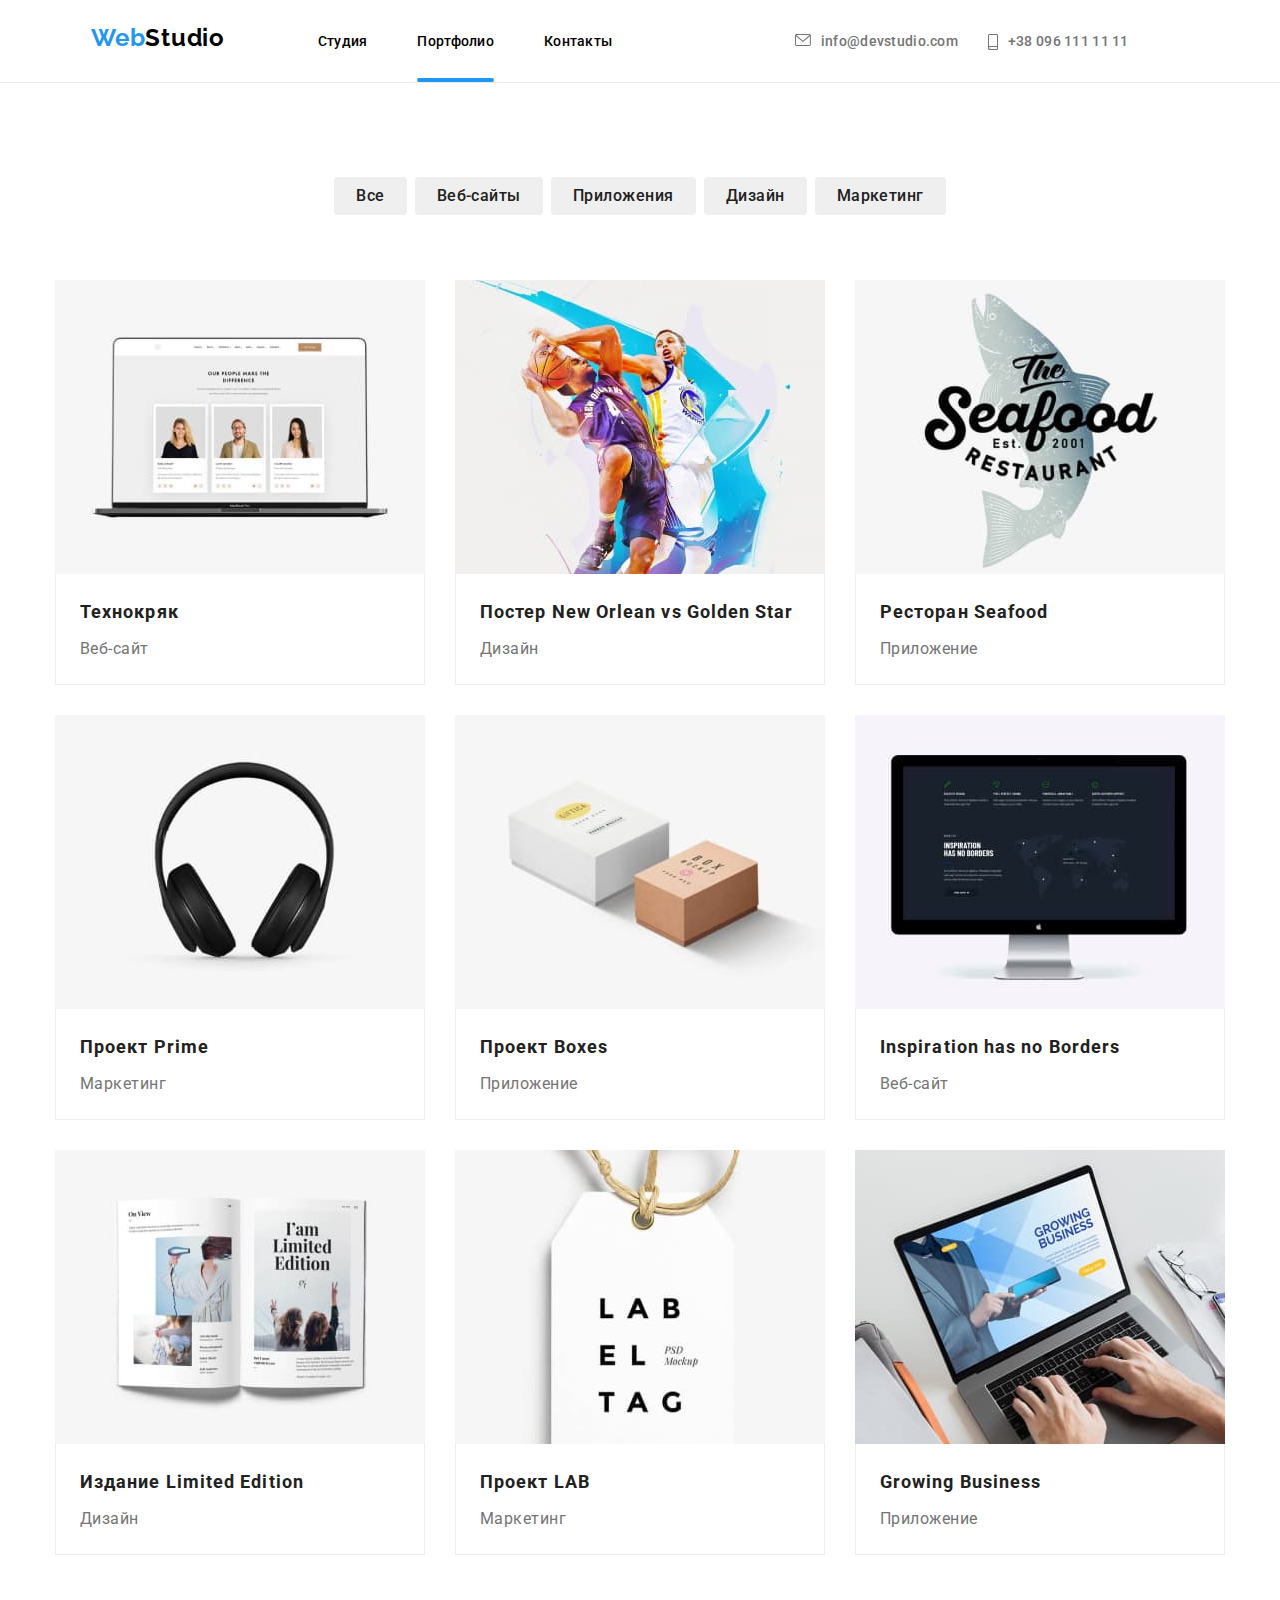
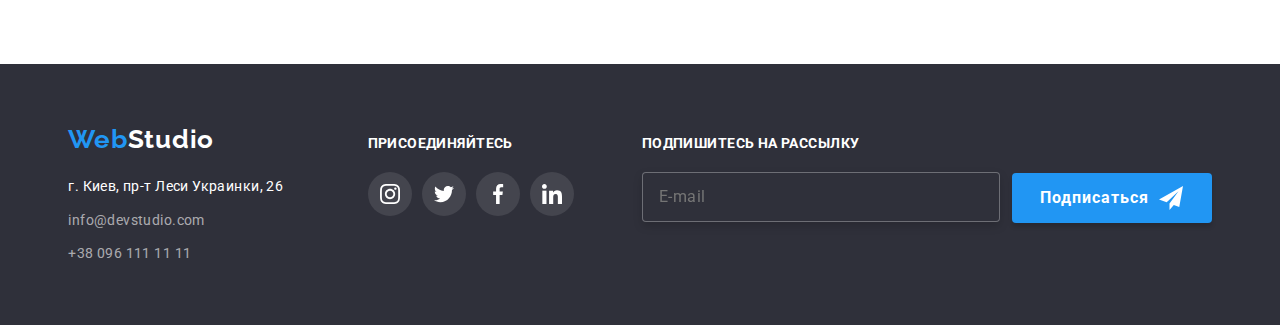
==== commit 716e8742: "Исправлен верхний бордер в Портфолио" ====
--- a/portfolio.html
+++ b/portfolio.html
@@ -65,140 +65,142 @@
 
 <!--========MAIN========================-->
 
-    <section class="portfolio__background container">
-        <h2 class="hiden-h2">Контент, который мы предлагаем</h2>
-        <div>
-            <ul class="button__position">
-                <li class="button__position-bort">
-                    <button class="portfolio__button-service" type="button">Все</button>
-                </li>
-                <li class="button__position-bort">
-                    <button class="portfolio__button-service" type="button">Веб-сайты</button>
-                </li>
-                <li class="button__position-bort">
-                    <button class="portfolio__button-service" type="button">Приложения</button>
-                </li>
-                <li class="button__position-bort">
-                    <button class="portfolio__button-service" type="button">Дизайн</button>
-                </li>
-                <li class="button__position-bort">
-                    <button class="portfolio__button-service" type="button">Маркетинг</button>
-                </li>
-            </ul>
-
-            <ul class="content-position content-maket">
-                <li class="content__position-block">
-                    <a class="animation-maket-overlay" href="#">
-                        <div class="hiden-overlay">
-                            <img src="./img/portfolio/project1.jpg" alt="Ноутбук с фотографиями трех людей" class="content-picture-size" width="370" height="294">
-                            <p class="overlay">Технокряк это современная площадка распространения коронавируса. Компании используют эту платформу для цифрового
-                            шпионажа и атак на защищённые сервера конкурентов.</p>
-                        </div>
-                        <div class="content__border">
-                            <p class="content__name">Технокряк</p>
-                            <p class="direction">Веб-сайт</p>
-                            
-                        </div>
-                    </a>
-                </li>
-                <li class="content__position-block">
-                    <a class="animation-maket-overlay" href="#">
-                        <div class="hiden-overlay">
-                            <img src="./img/portfolio/project2.jpg" alt="Два баскетболиста с мячом" class="content-picture-size" width="370" height="294">
-                            <p class="overlay"></p>
-                        </div>
-                        <div class="content__border">
-                            <p class="content__name">Постер New Orlean vs Golden Star</p>
-                            <p class="direction">Дизайн</p>
-                        </div>
-                    </a>
-                </li>
-                <li class="content__position-block">
-                    <a class="animation-maket-overlay" href="#">
-                        <div class="hiden-overlay">
-                            <img src="./img/portfolio/project3.jpg" alt="Эмблема ресторана Seafood" class="content-picture-size" width="370" height="294">
-                            <p class="overlay"></p>
-                        </div>
-                        <div class="content__border">
-                            <p class="content__name">Ресторан Seafood</p>
-                            <p class="direction">Приложение</p>
-                        </div>
-                    </a>
-                </li>
-                <li class="content__position-block">
-                    <a class="animation-maket-overlay" href="#">
-                        <div class="hiden-overlay">
-                            <img src="./img/portfolio/project4.jpg" alt="Наушники" class="content-picture-size" width="370" height="294">
-                            <p class="overlay"></p>
-                        </div>
-                        <div class="content__border">
-                            <p class="content__name">Проект Prime</p>
-                            <p class="direction">Маркетинг</p>
-                        </div>
-                    </a>
-                </li>
-                <li class="content__position-block">
-                    <a class="animation-maket-overlay" href="#">
-                        <div class="hiden-overlay">
-                            <img src="./img/portfolio/project5.jpg" alt="Две коробки с надписью BOX" class="content-picture-size" width="370" height="294">
-                            <p class="overlay"></p>
-                        </div>
-                        <div class="content__border">
-                            <p class="content__name">Проект Boxes</p>
-                            <p class="direction">Приложение</p>
-                        </div>
-                    </a>
-                </li>
-                <li class="content__position-block">
-                    <a class="animation-maket-overlay" href="#">
-                        <div class="hiden-overlay">
-                            <img src="./img/portfolio/project6.jpg" alt="Монитор с изображением сайта" class="content-picture-size" width="370" height="294">
-                            <p class="overlay"></p>
-                        </div>
-                        <div class="content__border">
-                            <p class="content__name">Inspiration has no Borders</p>
-                            <p class="direction">Веб-сайт</p>
-                        </div>
-                    </a>
-                </li>
-                <li class="content__position-block">
-                    <a class="animation-maket-overlay" href="#">
-                        <div class="hiden-overlay">
-                            <img src="./img/portfolio/project7.jpg" alt="Открытая книга" class="content-picture-size" width="370" height="294">
-                            <p class="overlay"></p>
-                        </div>
-                        <div class="content__border">
-                            <p class="content__name">Издание Limited Edition</p>
-                            <p class="direction">Дизайн</p>
-                        </div>
-                    </a>
-                </li>
-                <li class="content__position-block">
-                    <a class="animation-maket-overlay" href="#">
-                        <div class="hiden-overlay">
-                            <img src="./img/portfolio/project8.jpg" alt="Этикетка с надписью LABEL TAG" class="content-picture-size" width="370" height="294">
-                            <p class="overlay"></p>
-                        </div>
-                        <div class="content__border">
-                            <p class="content__name">Проект LAB</p>
-                            <p class="direction">Маркетинг</p>
-                        </div>
-                    </a>
-                </li>
-                <li class="content__position-block">
-                    <a class="animation-maket-overlay" href="#">
-                        <div class="hiden-overlay">
-                            <img src="./img/portfolio/project9.jpg" alt="Ноутбук за которым работает человек" class="content-picture-size" width="370" height="294">
-                            <p class="overlay"></p>
-                        </div>
-                        <div class="content__border">
-                            <p class="content__name">Growing Business</p>
-                            <p class="direction">Приложение</p>
-                        </div>
-                    </a>
-                </li>
-            </ul>
-        </div> 
+    <section class="portfolio__background">
+        <div class="container">
+            <h2 class="hiden-h2">Контент, который мы предлагаем</h2>
+            <div>
+                <ul class="button__position">
+                    <li class="button__position-bort">
+                        <button class="portfolio__button-service" type="button">Все</button>
+                    </li>
+                    <li class="button__position-bort">
+                        <button class="portfolio__button-service" type="button">Веб-сайты</button>
+                    </li>
+                    <li class="button__position-bort">
+                        <button class="portfolio__button-service" type="button">Приложения</button>
+                    </li>
+                    <li class="button__position-bort">
+                        <button class="portfolio__button-service" type="button">Дизайн</button>
+                    </li>
+                    <li class="button__position-bort">
+                        <button class="portfolio__button-service" type="button">Маркетинг</button>
+                    </li>
+                </ul>
+
+                <ul class="content-position content-maket">
+                    <li class="content__position-block">
+                        <a class="animation-maket-overlay" href="#">
+                            <div class="hiden-overlay">
+                                <img src="./img/portfolio/project1.jpg" alt="Ноутбук с фотографиями трех людей" class="content-picture-size" width="370" height="294">
+                                <p class="overlay">Технокряк это современная площадка распространения коронавируса. Компании используют эту платформу для цифрового
+                                шпионажа и атак на защищённые сервера конкурентов.</p>
+                            </div>
+                            <div class="content__border">
+                                <p class="content__name">Технокряк</p>
+                                <p class="direction">Веб-сайт</p>
+                                
+                            </div>
+                        </a>
+                    </li>
+                    <li class="content__position-block">
+                        <a class="animation-maket-overlay" href="#">
+                            <div class="hiden-overlay">
+                                <img src="./img/portfolio/project2.jpg" alt="Два баскетболиста с мячом" class="content-picture-size" width="370" height="294">
+                                <p class="overlay"></p>
+                            </div>
+                            <div class="content__border">
+                                <p class="content__name">Постер New Orlean vs Golden Star</p>
+                                <p class="direction">Дизайн</p>
+                            </div>
+                        </a>
+                    </li>
+                    <li class="content__position-block">
+                        <a class="animation-maket-overlay" href="#">
+                            <div class="hiden-overlay">
+                                <img src="./img/portfolio/project3.jpg" alt="Эмблема ресторана Seafood" class="content-picture-size" width="370" height="294">
+                                <p class="overlay"></p>
+                            </div>
+                            <div class="content__border">
+                                <p class="content__name">Ресторан Seafood</p>
+                                <p class="direction">Приложение</p>
+                            </div>
+                        </a>
+                    </li>
+                    <li class="content__position-block">
+                        <a class="animation-maket-overlay" href="#">
+                            <div class="hiden-overlay">
+                                <img src="./img/portfolio/project4.jpg" alt="Наушники" class="content-picture-size" width="370" height="294">
+                                <p class="overlay"></p>
+                            </div>
+                            <div class="content__border">
+                                <p class="content__name">Проект Prime</p>
+                                <p class="direction">Маркетинг</p>
+                            </div>
+                        </a>
+                    </li>
+                    <li class="content__position-block">
+                        <a class="animation-maket-overlay" href="#">
+                            <div class="hiden-overlay">
+                                <img src="./img/portfolio/project5.jpg" alt="Две коробки с надписью BOX" class="content-picture-size" width="370" height="294">
+                                <p class="overlay"></p>
+                            </div>
+                            <div class="content__border">
+                                <p class="content__name">Проект Boxes</p>
+                                <p class="direction">Приложение</p>
+                            </div>
+                        </a>
+                    </li>
+                    <li class="content__position-block">
+                        <a class="animation-maket-overlay" href="#">
+                            <div class="hiden-overlay">
+                                <img src="./img/portfolio/project6.jpg" alt="Монитор с изображением сайта" class="content-picture-size" width="370" height="294">
+                                <p class="overlay"></p>
+                            </div>
+                            <div class="content__border">
+                                <p class="content__name">Inspiration has no Borders</p>
+                                <p class="direction">Веб-сайт</p>
+                            </div>
+                        </a>
+                    </li>
+                    <li class="content__position-block">
+                        <a class="animation-maket-overlay" href="#">
+                            <div class="hiden-overlay">
+                                <img src="./img/portfolio/project7.jpg" alt="Открытая книга" class="content-picture-size" width="370" height="294">
+                                <p class="overlay"></p>
+                            </div>
+                            <div class="content__border">
+                                <p class="content__name">Издание Limited Edition</p>
+                                <p class="direction">Дизайн</p>
+                            </div>
+                        </a>
+                    </li>
+                    <li class="content__position-block">
+                        <a class="animation-maket-overlay" href="#">
+                            <div class="hiden-overlay">
+                                <img src="./img/portfolio/project8.jpg" alt="Этикетка с надписью LABEL TAG" class="content-picture-size" width="370" height="294">
+                                <p class="overlay"></p>
+                            </div>
+                            <div class="content__border">
+                                <p class="content__name">Проект LAB</p>
+                                <p class="direction">Маркетинг</p>
+                            </div>
+                        </a>
+                    </li>
+                    <li class="content__position-block">
+                        <a class="animation-maket-overlay" href="#">
+                            <div class="hiden-overlay">
+                                <img src="./img/portfolio/project9.jpg" alt="Ноутбук за которым работает человек" class="content-picture-size" width="370" height="294">
+                                <p class="overlay"></p>
+                            </div>
+                            <div class="content__border">
+                                <p class="content__name">Growing Business</p>
+                                <p class="direction">Приложение</p>
+                            </div>
+                        </a>
+                    </li>
+                </ul>
+            </div> 
+        </div>
     </section>
 
     <!--========FOOTER========================-->      
--- a/css/main.min.css
+++ b/css/main.min.css
@@ -1,2 +1,2 @@
-.visually-hidden{position:absolute !important;clip:rect(1px 1px 1px 1px);clip:rect(1px, 1px, 1px, 1px);padding:0 !important;border:0 !important;height:1px !important;width:1px !important;overflow:hidden}.hiden-h2{display:none}:root{--main-color: #212121;--main-color-hover-focus: #2196f3;--secondary-color-for-text: #757575;--main-font-family: "Raleway", sans-serif;--main-font-style: normal;--main-font-weight: 700;--secondary-font-weight: 400;--thread-font-weight: 500;--forthly-font-weight: 900;--secondary-main-font-family: "Roboto", sans-serif;--color-btn-for-active: #188ce8;--footer-background: #2f303a;--color-text-for-dark-theme: #ffffff;--background-color-for-backdrop: #ffffff;--color-for-radius-subscribe: #2f303a;--color-for-links-of-navigation: #000000;--color-clients-logo: #afb1b8;--background-color-our-team: #f5f4fa;--background-color-member-card: #ffffff;--background-color-ways-logo: #f5f4fa}a{text-decoration:none}ul{list-style:none}h1,h2,h3,h4,h5,h6,p{margin-top:0px;margin-bottom:0px}ul,ol{margin-top:0px;margin-bottom:0px;padding-left:0px}textarea{resize:none}.container{width:100%;padding:0 15px}@media screen and (min-width: 320px) and (max-width: 767px){.container{width:480px;margin:0 auto;padding:0 auto}}@media screen and (min-width: 768px) and (max-width: 1199px){.container{width:768px;margin:0 auto;padding:0 0}}@media screen and (min-width: 1200px){.container{width:1200;margin:0;padding:0 0}}.active-page::after{display:none}@media screen and (min-width: 768px) and (max-width: 1199px){.active-page::after{display:flex;content:"";background-color:var(--main-color-hover-focus);border-radius:2px;margin-top:28px;height:4px}}@media screen and (min-width: 1200px){.active-page::after{display:flex;content:"";background-color:var(--main-color-hover-focus);border-radius:2px;margin-top:28px;height:4px}}.button-service{font-family:var(--secondary-main-font-family);font-style:var(--main-font-style);font-weight:var(--main-font-weight);font-size:16px;line-height:1.88;display:flex;letter-spacing:0.06em;color:var(--color-text-for-dark-theme);background-color:var(--main-color-hover-focus);box-shadow:0px 4px 4px rgba(0,0,0,0.15);border-radius:4px;border:0px;padding:10px 32px 10px 32px;margin:auto}@media screen and (min-width: 481px) and (max-width: 768px){.button-service{font-family:var(--secondary-main-font-family);font-style:var(--main-font-style);font-weight:var(--main-font-weight);font-size:16px;line-height:1.88;display:flex;letter-spacing:0.06em;color:var(--color-text-for-dark-theme);background-color:var(--main-color-hover-focus);box-shadow:0px 4px 4px rgba(0,0,0,0.15);border-radius:4px;border:0px;padding:10px 32px 10px 32px;margin:auto}}@media screen and (min-width: 769px){.button-service{font-family:var(--secondary-main-font-family);font-style:var(--main-font-style);font-weight:var(--main-font-weight);font-size:16px;line-height:1.88;display:flex;letter-spacing:0.06em;color:var(--color-text-for-dark-theme);background-color:var(--main-color-hover-focus);box-shadow:0px 4px 4px rgba(0,0,0,0.15);border-radius:4px;border:0px;padding:10px 32px 10px 32px;margin:auto}}@media screen and (min-width: 320px) and (max-width: 767px){.business-background{background-image:linear-gradient(rgba(47,48,58,0.4), rgba(47,48,58,0.4)),url("../img/mobile_background.png");background-size:cover;height:max-content;padding-bottom:118px;padding-top:118px}}@media screen and (min-width: 768px) and (max-width: 1199px){.business-background{background-image:linear-gradient(rgba(47,48,58,0.4), rgba(47,48,58,0.4)),url("../img/background_img_laptop.png");background-size:cover;padding-bottom:118px;padding-top:118px}}@media screen and (min-width: 1200px){.business-background{background-image:linear-gradient(rgba(47,48,58,0.4), rgba(47,48,58,0.4)),url("../img/img_backgraund.png");background-size:cover;padding-bottom:118px;padding-top:118px}}@keyframes animation-backdrop{0%{transform:scale(0.25)}25%{transform:scale(0.5)}50%{transform:scale(0.75)}75%{transform:scale(1)}90%{transform:scale(1.15)}100%{transform:scale(1)}}.backdrop{position:fixed;top:0px;left:0px;width:100%;height:100%;background-color:rgba(0,0,0,0.2)}.modal{position:absolute;left:50%;top:50%;width:450px;background-color:var(--background-color-for-backdrop);transform:translate(-50%, -50%);animation-name:animation-backdrop;animation-duration:300ms}.close-button{position:absolute;top:8px;right:8px;border:1px solid rgba(0,0,0,0.1);box-sizing:border-box;border-radius:50%;background-color:transparent;cursor:pointer;padding:0px;width:30px;height:30px;display:flex;justify-content:center;align-items:center}.close-button:hover,.close-button:focus{fill:var(--main-color-hover-focus)}.is-hidden{opacity:0;visibility:hidden;pointer-events:none}.position-form{padding-left:40px;padding-top:40px;padding-right:40px;margin:0;padding-bottom:40px}.data-form{font-family:var(--secondary-main-font-family);font-style:var(--main-font-style);font-weight:var(--main-font-weight);font-size:20px;line-height:1.5;text-align:center;letter-spacing:0.03em;color:var(--main-color)}.modal-form__position{display:flex;flex-direction:column;margin-top:10px;font-family:var(--secondary-main-font-family);font-style:var(--main-font-style);font-weight:400;font-size:12px;line-height:1.17;letter-spacing:0.01em;color:var(--secondary-color-for-text)}.modal-form__position-name{position:relative;display:block;margin-top:4px}.modal-form__position-name:hover .modal-form__icon,.modal-form__position-name.modal-form__icon{fill:var(--main-color-hover-focus);cursor:pointer;transition-timing-function:0.4,0,0.2,1}.modal__input-form{width:370px;height:40px;border-radius:5px;border:1px solid rgba(33,33,33,0.2);box-sizing:border-box;border-radius:4px;padding-left:42px;cursor:pointer;transition-duration:250ms}.modal__input-form:hover,.modal__input-form:focus{border-color:var(--main-color-hover-focus);cursor:pointer;transition-timing-function:0.4,0,0.2,1}.modal-form__icon{position:absolute;left:12px;top:12px;fill:var(--main-color)}.modal__textarea-form{width:370px;height:120px;margin-top:4px;border:1px solid rgba(33,33,33,0.2);box-sizing:border-box;border-radius:4px;padding-left:16px;padding-top:12px;cursor:pointer}.modal__textarea-form:hover,.modal__textarea-form:focus{border-color:var(--main-color-hover-focus);transition-duration:250ms}.modal-form__checkbox-label{font-family:var(--secondary-main-font-family);font-style:var(--main-font-style);font-weight:var(--secondary-font-weight);font-size:12px;line-height:1.71;letter-spacing:0.03em;color:var(--secondary-color-for-text);display:flex;align-items:baseline;justify-content:center}.modal-form__checkbox-label::before{display:block;content:"";border-radius:2px;border:1px solid var(--main-color);width:16px;height:15px;cursor:pointer}.modal-form__checkbox{margin-top:20px}.modal-form__checkbox:checked+.modal-form__checkbox-label::before{box-shadow:inset 0 0 0 1px var(--main-color-hover-focus);background-image:url("../img/Vector.svg");background-position:1px 2px;background-color:var(--main-color-hover-focus)}.modal-form__button{font-family:var(--secondary-main-font-family);font-style:var(--main-font-style);font-weight:var(--main-font-weight);font-size:16px;line-height:1.88;letter-spacing:0.06em;color:var(--color-text-for-dark-theme);background-color:var(--main-color-hover-focus);box-shadow:0px 4px 4px rgba(0,0,0,0.15);border-radius:4px;border:0px;width:200px;height:50px;margin-top:30px;text-align:center;cursor:pointer;transition-duration:250ms}.modal-form__button:hover,.modal-form__button:focus{background-color:var(--color-btn-for-active);box-shadow:0px 4px 4px rgba(0,0,0,0.15);border-radius:4px;transition-timing-function:0.4,0,0.2,1}.modal-form__button-position{display:flex;justify-content:center}.modal-form__label-link{text-decoration:underline;color:var(--main-color-hover-focus);font-family:var(--secondary-main-font-family);font-style:var(--main-font-style);font-weight:var(--secondary-font-weight)}.modal-button__position{display:block;margin-top:20px}@media screen and (min-width: 1199px){@keyframes animation-backdrop{0%{transform:scale(0.25)}25%{transform:scale(0.5)}50%{transform:scale(0.75)}75%{transform:scale(1)}90%{transform:scale(1.15)}100%{transform:scale(1)}}.backdrop{position:fixed;top:0;left:0;width:100%;height:100%;background-color:rgba(0,0,0,0.2)}.modal{position:absolute;left:50%;top:50%;width:528px;height:581px;background-color:var(--background-color-for-backdrop);transform:translate(-50%, -50%);animation-name:animation-backdrop;animation-duration:300ms}.close-button{position:absolute;top:8px;right:8px;border:1px solid rgba(0,0,0,0.1);box-sizing:border-box;border-radius:50%;background-color:transparent;cursor:pointer;padding:0px;width:30px;height:30px;display:flex;justify-content:center;align-items:center}.close-button:hover,.close-button:focus{fill:var(--main-color-hover-focus)}.is-hidden{opacity:0;visibility:hidden;pointer-events:none}.position-form{padding-left:40px;padding-top:40px;padding-right:40px;margin:0;padding-bottom:40px}.data-form{font-family:var(--secondary-main-font-family);font-style:var(--main-font-style);font-weight:var(--main-font-weight);font-size:20px;line-height:1.15;text-align:center;letter-spacing:0.03em;color:var(--main-color)}.modal-form__position{display:flex;flex-direction:column;margin-top:12px;font-family:var(--secondary-main-font-family);font-style:var(--main-font-style);font-weight:400;font-size:12px;line-height:1.17;letter-spacing:0.01em;color:var(--secondary-color-for-text)}.modal-form__position-name{position:relative;display:block;margin-top:4px}.modal-form__position-name:hover .modal-form__icon,.modal-form__position-name.modal-form__icon{fill:var(--main-color-hover-focus);cursor:pointer;transition-timing-function:0.4,0,0.2,1}.modal__input-form{width:448px;height:40px;border-radius:5px;border:1px solid rgba(33,33,33,0.2);box-sizing:border-box;border-radius:4px;padding-left:42px;cursor:pointer;transition-duration:250ms}.modal__input-form:hover,.modal__input-form:focus{border-color:var(--main-color-hover-focus);cursor:pointer;transition-timing-function:0.4,0,0.2,1}.modal-form__icon{position:absolute;left:12px;top:12px;fill:var(--main-color)}.modal__textarea-form{width:448px;height:120px;margin-top:4px;border:1px solid rgba(33,33,33,0.2);box-sizing:border-box;border-radius:4px;padding-left:16px;padding-top:12px;cursor:pointer}.modal__textarea-form:hover,.modal__textarea-form:focus{border-color:var(--main-color-hover-focus);transition-duration:250ms}.modal-form__checkbox-label{font-family:var(--secondary-main-font-family);font-style:var(--main-font-style);font-weight:400;font-size:14px;line-height:1.71;letter-spacing:0.03em;color:var(--secondary-color-for-text);display:flex;align-items:baseline;justify-content:center}.modal-form__checkbox-label::before{display:block;content:"";border-radius:2px;border:1px solid var(--main-color);width:16px;height:15px;cursor:pointer}.modal-form__checkbox{margin-top:20px}.modal-form__checkbox:checked+.modal-form__checkbox-label::before{box-shadow:inset 0 0 0 1px var(--main-color-hover-focus);background-image:url("../img/Vector.svg");background-position:1px 2px;background-color:var(--main-color-hover-focus)}.modal-form__button{font-family:var(--secondary-main-font-family);font-style:var(--main-font-style);font-weight:var(--main-font-weight);font-size:16px;line-height:1.88;letter-spacing:0.06em;color:var(--color-text-for-dark-theme);background-color:var(--main-color-hover-focus);box-shadow:0px 4px 4px rgba(0,0,0,0.15);border-radius:4px;border:0px;width:200px;height:50px;margin-top:30px;cursor:pointer;transition-duration:250ms}.modal-form__button:hover,.modal-form__button:focus{background-color:var(--color-btn-for-active);box-shadow:0px 4px 4px rgba(0,0,0,0.15);border-radius:4px;transition-timing-function:0.4,0,0.2,1}.modal-form__label-link{text-decoration:underline;color:var(--main-color-hover-focus)}.modal-button__position{display:block;margin-top:20px}}.menu{position:fixed;top:0;left:0;width:100%;height:100%;background-color:#ffffff;box-shadow:0px 4px 8px rgba(0,0,0,0.04),0px 2px 4px rgba(0,0,0,0.08),0px 1px 3px rgba(0,0,0,0.16);opacity:0;visibility:hidden;pointer-events:none}.menu.is-open{opacity:1;visibility:visible;pointer-events:auto}.menu-position{display:flex;flex-direction:column;justify-content:center;align-items:stretch}.close-button-menu{display:flex;justify-content:flex-end;margin-top:21px;margin-right:21px;border:none;box-sizing:border-box;border-radius:50%;background-color:transparent;cursor:pointer;padding:0px}.close-button-menu:hover,.close-button-menu:focus{fill:var(--main-color-hover-focus)}.mobile-menu{position:absolute;animation-name:animation-backdrop;animation-duration:300ms;width:480px;height:796px}.mobile-menu__navigation{position:relative;display:flex;flex-direction:column;padding-left:40px;padding-top:48px;padding-bottom:48px}.mobile-menu__link{display:flex}.mobile-menu__link:not(:nth-last-child(1)){margin-bottom:32px}.mobile-menu__link-position{font-family:var(--secondary-main-font-family);font-style:var(--main-font-style);font-weight:var(--thread-font-weight);font-size:40px;line-height:1.18;letter-spacing:0.02em;color:var(--main-color)}.mobile-menu__link-position:hover,.mobile-menu__link-position:focus{color:var(--main-color-hover-focus)}.mobile-menu__mail-phone-position{display:flex;flex-direction:column;margin-left:40px;margin-bottom:64px;margin-top:100px}.mobile-menu__phone{font-family:var(--secondary-main-font-family);font-style:var(--main-font-style);font-weight:var(--thread-font-weight);font-size:34px;line-height:1.18;letter-spacing:0.02em;color:var(--main-color-hover-focus)}.mobile-menu__phone-position{margin-bottom:32px}.mobile-menu__mail{font-family:var(--secondary-main-font-family);font-style:var(--main-font-style);font-weight:var(--thread-font-weight);font-size:24px;line-height:1.17;letter-spacing:0.02em;color:var(--secondary-color-for-text)}.social-links{font-family:var(--secondary-main-font-family);font-style:var(--main-font-style);font-weight:var(--thread-font-weight);font-size:18px;line-height:1.22;letter-spacing:0.02em;color:var(--main-color-hover-focus)}.social-links-after:not(:last-child)::after{content:"";border:1px solid rgba(33,33,33,0.2);transform:rotate(90deg);margin-left:10px;margin-right:10px}.social-links-position{display:flex;margin-left:40px}@media screen and (min-width: 768px) and (max-width: 1199px){.navigation-bar__mobile-menu{display:none}}@media screen and (min-width: 1200px){.navigation-bar__mobile-menu{display:none}}.logo__three-letters{color:var(--main-color-hover-focus)}.navigation-bar{font-family:var(--main-font-family);font-style:var(--main-font-style);font-weight:var(--main-font-weight);font-size:24px;line-height:1.19;letter-spacing:0.03em;color:var(--main-color);display:flex;justify-content:space-between}.navigation-bar a{color:var(--color-for-links-of-navigation)}.navigation-bar__contacts,.navigation-bar__portfolio,.navigation-bar__studio{display:none}.navigation-bar__mail-phone{display:none}.navigation-bar__menu-position{border:none;background-color:inherit}.position-header{padding-bottom:16px;padding-top:16px;padding-left:15px;padding-right:15px}.navigation-bar__menu-position:hover,.navigation-bar__menu-position:focus{fill:var(--main-color-hover-focus)}@media screen and (min-width: 768px) and (max-width: 1199px){.position-header{display:flex;padding:21px 15px 0px 15px}.navigation-bar{display:flex;justify-content:flex-start}.navigation-bar__contacts,.navigation-bar__portfolio,.navigation-bar__studio{display:flex;color:var(--main-color);transition-duration:250ms;transition-timing-function:0.4,0,0.2,1}.navigation-bar__contacts:hover,.navigation-bar__contacts:focus,.navigation-bar__portfolio:hover,.navigation-bar__portfolio:focus,.navigation-bar__studio:hover,.navigation-bar__studio:focus{color:var(--main-color-hover-focus)}.navigation-bar__mail-phone{font-family:var(--secondary-main-font-family);font-style:var(--main-font-style);font-weight:var(--thread-font-weight);font-size:14px;line-height:1.14;letter-spacing:0.02em;color:var(--secondary-color-for-text);display:flex;flex-direction:row-reverse;margin-right:30px;flex-direction:row-reverse;transition-duration:250ms;transition-timing-function:0.4,0,0.2,1}.navigation-bar__mail-phone:hover{color:var(--main-color-hover-focus)}.navigation-bar__mail-phone:hover svg{fill:var(--main-color-hover-focus)}.navigation-bar__mail-phone:focus{color:var(--main-color-hover-focus)}.navigation-bar__mail-phone:focus svg{fill:var(--main-color-hover-focus)}.navigation-bar__mail-phone:focus{fill:var(--main-color-hover-focus)}.navigation-link{font-family:var(--secondary-main-font-family);font-style:var(--main-font-style);font-weight:var(--thread-font-weight);font-size:14px;line-height:1.14;letter-spacing:0.02em;color:var(--main-color);display:flex;margin-top:8px;margin-left:88px}.navigation-link__position:not(:last-child){margin-right:50px}.mail-phone__position{display:flex;margin-left:60px}.mail-phone__logo{margin-right:10px;fill:var(--secondary-color-for-text)}.position-link__mail{display:flex;flex-direction:column;align-items:flex-start}.position-mail-phone:nth-child(2){margin-top:10px}}@media screen and (min-width: 1200px){.header{padding-top:24px}.position-header{display:flex;padding:0px 0px 0px 0px;justify-content:space-around;align-items:baseline}.navigation-bar{justify-content:space-between;align-items:baseline}.navigation-bar__contacts,.navigation-bar__portfolio,.navigation-bar__studio{display:flex;color:var(--main-color);transition-duration:250ms;transition-timing-function:0.4,0,0.2,1}.navigation-bar__contacts:hover,.navigation-bar__portfolio:hover,.navigation-bar__studio:hover{color:var(--main-color-hover-focus)}.navigation-bar__contacts:focus,.navigation-bar__portfolio:focus,.navigation-bar__studio:focus{color:var(--main-color-hover-focus)}.navigation-bar__mail-phone{font-family:var(--secondary-main-font-family);font-style:var(--main-font-style);font-weight:var(--thread-font-weight);font-size:14px;line-height:1.14;letter-spacing:0.02em;color:var(--secondary-color-for-text);display:flex;flex-direction:row-reverse;margin-right:30px;display:flex;flex-direction:row-reverse;transition-duration:250ms;transition-timing-function:0.4,0,0.2,1}.navigation-bar__mail-phone:hover{color:var(--main-color-hover-focus)}.navigation-bar__mail-phone:hover svg{fill:var(--main-color-hover-focus)}.navigation-bar__mail-phone:focus{color:var(--main-color-hover-focus)}.navigation-bar__mail-phone:focus svg{fill:var(--main-color-hover-focus)}.navigation-bar__mail-phone:focus{fill:var(--main-color-hover-focus)}.navigation-link{font-family:var(--secondary-main-font-family);font-style:var(--main-font-style);font-weight:var(--thread-font-weight);font-size:14px;line-height:1.14;letter-spacing:0.02em;color:var(--main-color);display:flex;margin-left:93px}.navigation-link__position:not(:last-child){margin-right:50px}.mail-phone__position{display:flex}.mail-phone__logo{margin-right:10px;fill:var(--secondary-color-for-text)}.position-link__mail{display:flex;margin-right:30px}}.business{font-family:var(--secondary-main-font-family);font-style:var(--main-font-style);font-weight:var(--forthly-font-weight);font-size:26px;line-height:1.62;text-align:center;letter-spacing:0.06em;text-transform:uppercase;color:var(--color-text-for-dark-theme);padding-bottom:30px}@media screen and (min-width: 769px){.business{font-size:44px;line-height:1.37}}.ways-section-position{padding-top:60px;padding-bottom:60px}.ways-position{display:flex;flex-direction:column;justify-content:center}.ways-logo-position{display:flex;background-color:var(--background-color-ways-logo);border-radius:4px;width:450px;height:120px;justify-content:center;align-items:center;margin-bottom:30px}.ways{font-family:var(--secondary-main-font-family);font-style:var(--main-font-style);font-weight:var(--main-font-weight);font-size:14px;line-height:1.14;letter-spacing:0.03em;text-transform:uppercase;color:var(--main-color);margin-bottom:10px;display:flex;justify-content:center}.ways-option{font-family:var(--secondary-main-font-family);font-style:var(--main-font-style);font-weight:var(--secondary-font-weight);font-size:14px;line-height:1.72;letter-spacing:0.03em;color:var(--secondary-color-for-text);text-transform:none}.ways-card-position{width:inherit;margin-bottom:30px}.ways-logo{background-color:var(--background-color-ways-logo);border-radius:4px}@media screen and (min-width: 768px) and (max-width: 1199px){.ways-position{flex-direction:row;flex-wrap:wrap;justify-content:flex-start;padding-left:15px}.ways-card-position{width:354px;margin-left:0px;margin-bottom:30px}.ways-card-position:nth-child(2n+1){margin-right:30px;margin-left:0}.ways-logo-position{width:inherit}}@media screen and (min-width: 1200px){.ways-section-position{padding-top:94px;padding-bottom:94px}.hiden-ways{display:none}.ways-position{justify-content:center;flex-direction:row;padding-left:15px}.ways-card-position{width:270px;margin-left:0px;margin-bottom:0px}.ways-card-position:not(:nth-last-child(1)){margin-right:30px}.ways{justify-content:flex-start}.ways-logo{background-color:var(--background-color-ways-logo);border-radius:4px}.ways-logo-position{width:270px}}.our-work-position{display:none}@media screen and (min-width: 1200px){.our-work-position{display:block;padding-bottom:22px}.our-work{font-family:var(--secondary-main-font-family);font-style:var(--main-font-style);font-weight:var(--main-font-weight);font-size:36px;line-height:1.17;text-align:center;letter-spacing:0.03em;color:var(--main-color);display:flex;justify-content:center}.our-work-image{display:flex;margin-top:50px;justify-content:center}.our-work-image-position:not(:last-child){margin-right:30px}.our-work-description{font-family:var(--secondary-main-font-family);font-style:var(--main-font-style);font-weight:var(--main-font-weight);font-size:14px;line-height:1.14;text-align:center;letter-spacing:0.03em;text-transform:uppercase;color:var(--color-text-for-dark-theme);background-color:rgba(47,48,58,0.8);padding-top:27px;padding-left:83px;padding-right:82px;top:0px;left:0px;width:100%;height:70px;overflow:auto;transform:translateY(-105%)}}.our-team-position{background-color:var(--background-color-our-team);padding-top:60px;padding-bottom:60px}.member-mobile-photo{width:450px;height:460px}.member-card{background-color:var(--background-color-member-card);box-shadow:0px 1px 3px rgba(0,0,0,0.12),0px 1px 1px rgba(0,0,0,0.14),0px 2px 1px rgba(0,0,0,0.2);border-radius:0px 0px 4px 4px;margin-bottom:30px;margin-left:15px;width:450px}.member-card:not(:nth-last-child(1)){margin-right:50px}.our-team-members{display:flex;flex-direction:column;width:465px}.our-team{font-family:var(--secondary-main-font-family);font-style:var(--main-font-style);font-weight:var(--main-font-weight);font-size:36px;line-height:1.17;text-align:center;letter-spacing:0.03em;color:var(--main-color);margin-bottom:30px}.team-member{font-family:var(--secondary-main-font-family);font-style:var(--main-font-style);font-weight:var(--thread-font-weight);font-size:16px;line-height:1.19;text-align:center;letter-spacing:0.03em;color:var(--main-color);margin-top:30px}.member-profession{font-family:var(--secondary-main-font-family);font-style:var(--main-font-style);font-weight:var(--secondary-font-weight);font-size:16px;line-height:1.19;text-align:center;letter-spacing:0.03em;color:var(--secondary-color-for-text);margin-top:10px}.member-logo-position{display:flex;justify-content:center;margin-bottom:30px;margin-top:16px}.member-logo-background{display:flex;width:44px;height:44px;align-items:center;justify-content:center;border-radius:50px;transition-duration:250ms;transition-timing-function:0.4,0,0.2,1}.member-logo-background:not(:nth-last-child(1)){margin-right:10px}.member-logo-background:hover,.member-logo-background:focus{background-color:var(--main-color-hover-focus)}.member-logo-background:hover .member-logo,.member-logo-background:focus .member-logo{fill:var(--background-color-member-card)}.member-logo{fill:var(--color-clients-logo);transition-duration:250ms;transition-timing-function:0.4,0,0.2,1}@media screen and (min-width: 768px) and (max-width: 1199px){.member-mobile-photo{width:354px;height:374px}.our-team-members{display:flex;flex-wrap:wrap;flex-direction:row;justify-content:flex-start;width:100%}.member-card{width:354px;margin-left:0px}.member-card:not(:nth-last-child(1)){margin-right:0px}.member-card:nth-child(2n+1){margin-right:30px}.member-logo-position{margin-bottom:24px}}@media screen and (min-width: 1200px){.our-team-position{padding-top:94px;padding-bottom:94px}.member-card{width:270px;margin-bottom:0px;margin-left:0px}.member-card:not(:nth-last-child(1)){margin-right:30px}.member-mobile-photo{width:inherit;height:inherit}.our-team-members{display:flex;justify-content:center;flex-direction:row;width:auto}.team-member{font-family:var(--secondary-main-font-family);font-style:var(--main-font-style);font-weight:var(--thread-font-weight);font-size:16px;line-height:1, 19;text-align:center;letter-spacing:0.03em;color:var(--main-color);margin-top:30px}.member-profession{font-family:var(--secondary-main-font-family);font-style:var(--main-font-style);font-weight:var(--secondary-font-weight);font-size:16px;line-height:1.19;text-align:center;letter-spacing:0.03em;color:var(--secondary-color-for-text);margin-top:10px}.member-logo-position{display:flex;margin:16px 10px 30px 32px}.member-logo-background{display:flex;width:44px;height:44px;align-items:center;justify-content:center;border-radius:50px;transition-duration:250ms;transition-timing-function:0.4,0,0.2,1}.member-logo-background:not(:nth-last-child(1)){margin-right:10px}.member-logo-background:hover,.member-logo-background:focus{background-color:var(--main-color-hover-focus)}.member-logo-background:hover .member-logo,.member-logo-background:focus .member-logo{fill:var(--background-color-member-card)}.member-logo{fill:var(--color-clients-logo);transition-duration:250ms;transition-timing-function:0.4,0,0.2,1}}.our-clients{padding-top:60px;padding-bottom:60px;margin-left:15px}.clients-name-section{font-family:var(--secondary-main-font-family);font-style:var(--main-font-style);font-weight:var(--main-font-weight);font-size:22px;line-height:1.17;text-align:center;letter-spacing:0.03em;color:var(--main-color)}.clients-position{display:flex;flex-wrap:wrap;margin-top:30px}.clients-logo__position{display:flex;width:210px;height:92px;border:1px solid #afb1b8;box-sizing:border-box;border-radius:4px;justify-content:center;align-items:center;transition-duration:250ms;transition-timing-function:0.4,0,0.2,1}.clients-logo__position:nth-child(2n+1){margin-right:30px}.clients-logo__position:nth-child(5n-2){margin-top:30px;margin-bottom:30px}.clients-logo__position:nth-child(6n-2){margin-top:30px;margin-bottom:30px}.clients-logo__position:hover .clients-logo,.clients-logo__position:focus .clients-logo{fill:var(--main-color-hover-focus)}.clients-logo{fill:var(--color-clients-logo);transition-duration:250ms;transition-timing-function:0.4,0,0.2,1}.clients-logo__position:hover,.clients-logo__position:focus{border:1px solid;border-color:var(--main-color-hover-focus)}@media screen and (min-width: 768px) and (max-width: 1199px){.our-clients{margin-left:0px}.clients-position{padding-left:15px}.clients-logo__position{width:226px}.clients-logo__position:nth-child(2n+1){margin-right:0px}.clients-logo__position:nth-child(1n-2){margin-top:0px;margin-bottom:0px}.clients-logo__position:nth-child(6n-2){margin-top:0px;margin-bottom:0px}.clients-logo__position:nth-child(3n+1),.clients-logo__position:nth-child(3n+2){margin-right:30px}.clients-logo__position:nth-child(n+4){margin-top:30px}.clients-logo{fill:var(--color-clients-logo);transition-duration:250ms;transition-timing-function:0.4,0,0.2,1}.clients-logo__position:hover,.clients-logo__position:focus{border:1px solid;border-color:var(--main-color-hover-focus)}}@media screen and (min-width: 1200px){.our-clients{padding-top:94px;padding-bottom:94px;margin-left:0px}.clients-name-section{font-size:36px}.clients-position{justify-content:center;margin-top:50px}.clients-logo__position{width:170px}.clients-logo__position:not(:nth-last-child(1)){margin-right:30px}.clients-logo__position:nth-child(2n+1){margin-right:30px}.clients-logo__position:nth-child(5n-2){margin-top:0px;margin-bottom:0px}.clients-logo__position:nth-child(6n-2){margin-top:0px;margin-bottom:0px}.clients-logo__position:hover .clients-logo,.clients-logo__position:focus .clients-logo{fill:var(--main-color-hover-focus)}.clients-logo{fill:var(--color-clients-logo);transition-duration:250ms;transition-timing-function:0.4,0,0.2,1}.clients-logo__position:hover,.clients-logo__position:focus{border:1px solid;border-color:var(--main-color-hover-focus)}}.footer__position{background-color:var(--footer-background);padding-bottom:60px;padding-top:60px}.address-mobile-position{margin-top:20px;margin-bottom:60px}.footer-link{font-family:var(--main-font-family);font-style:var(--main-font-style);font-weight:var(--main-font-weight);font-size:26px;line-height:1.19;letter-spacing:0.03em;color:var(--color-text-for-dark-theme);margin-bottom:20px}.footer__living{font-family:var(--secondary-main-font-family);font-style:var(--main-font-style);font-weight:var(--secondary-font-weight);font-size:14px;line-height:1.71;letter-spacing:0.03em;color:var(--color-text-for-dark-theme);width:231px}.address-mail{font-family:var(--secondary-main-font-family);font-style:var(--main-font-style);font-weight:var(--secondary-font-weight);font-size:14px;line-height:1.72;letter-spacing:0.03em;color:rgba(255,255,255,0.6)}.address-phone{font-family:var(--secondary-main-font-family);font-style:var(--main-font-style);font-weight:var(--secondary-font-weight);font-size:14px;line-height:1.72;letter-spacing:0.03em;color:rgba(255,255,255,0.6)}.footer-address__mail-position{margin-top:9px}.footer-address__phone-position{margin-top:9px}.footer__link-sign{font-family:var(--secondary-main-font-family);font-style:var(--main-font-style);font-weight:var(--main-font-weight);font-size:14px;line-height:1.14;letter-spacing:0.03em;text-transform:uppercase;color:var(--color-text-for-dark-theme);text-align:center}.footer__position-address-link{display:flex;flex-direction:column;align-items:center}.footer__sign-logo-position{display:flex;margin-bottom:60px;margin-top:20px;justify-content:center}.footer__sign-logo-background{display:flex;width:44px;height:44px;align-items:center;justify-content:center;box-sizing:border-box;border-radius:50px;background-color:rgba(255,255,255,0.1);transition-duration:250ms;transition-timing-function:0.4,0,0.2,1}.footer__sign-logo-background:not(:nth-last-child(1)){margin-right:10px}.footer__sign-logo-background:hover,.footer__sign-logo-background:focus{background-color:var(--main-color-hover-focus)}.footer__sign-logo{fill:var(--color-text-for-dark-theme)}.footer__subscribe-position{font-family:var(--secondary-main-font-family);font-style:var(--main-font-style);font-weight:var(--main-font-weight);font-size:14px;line-height:1.14;letter-spacing:0.03em;text-transform:uppercase;color:var(--color-text-for-dark-theme);text-align:center;margin-bottom:20px}.footer-subscribe__input{background-color:var(--color-for-radius-subscribe);width:450px;height:50px;border:1px solid rgba(255,255,255,0.3);box-sizing:border-box;filter:drop-shadow(0px 4px 4px rgba(0,0,0,0.15));border-radius:4px;font-family:var(--secondary-main-font-family);font-style:var(--main-font-style);font-weight:var(--secondary-font-weight);font-size:16px;line-height:20px;display:flex;align-items:center;justify-content:center;letter-spacing:0.03em;color:rgba(255,255,255,0.6);padding-left:15px}.footer-subscribe__button{position:relative;background:var(--main-color-hover-focus);box-shadow:0px 4px 4px rgba(0,0,0,0.15);border-radius:4px;width:200px;height:50px;margin-top:20px;display:flex;justify-content:center;align-items:center;cursor:pointer;font-family:var(--secondary-main-font-family);font-style:var(--main-font-style);font-weight:var(--main-font-weight);font-size:16px;line-height:1.88;letter-spacing:0.06em;color:var(--color-text-for-dark-theme);border:0px}.footer-subscribe__button-position{display:flex;justify-content:center}.footer-subscribe__icon{fill:var(--color-text-for-dark-theme);margin-left:10px}.footer__input-position{display:flex;justify-content:center}@media screen and (min-width: 768px) and (max-width: 1199px){.footer__position-address-link-sign{display:flex;margin-bottom:60px;justify-content:space-around}.footer__position-link-sign{display:flex;flex-wrap:wrap;justify-content:space-around;align-items:baseline}.address-mobile-position{margin-top:0px;margin-bottom:0px}.footer__sign-logo-position{margin-bottom:0px}}@media screen and (min-width: 1200px){.footer__position{padding-bottom:60px;padding-top:60px}.footer-link{font-family:var(--main-font-family);font-style:var(--main-font-style);font-weight:var(--main-font-weight);font-size:26px;line-height:1.19;letter-spacing:0.03em;color:var(--color-text-for-dark-theme)}.footer__living{margin-top:0px}.address-mail{font-family:var(--secondary-main-font-family);font-style:var(--main-font-style);font-weight:var(--secondary-font-weight);font-size:14px;line-height:1.72;letter-spacing:0.03em;color:rgba(255,255,255,0.6)}.address-phone{font-family:var(--secondary-main-font-family);font-style:var(--main-font-style);font-weight:var(--secondary-font-weight);font-size:14px;line-height:1.72;letter-spacing:0.03em;color:rgba(255,255,255,0.6)}.footer__subscribe-position-btn{display:flex}.footer-address__mail-position{margin-top:9px}.footer-subscribe__button-position{margin-top:17px}.footer__position-subscribe{display:flex;align-items:flex-start;flex-direction:column}.footer-address__phone-position{margin-top:9px}.footer__link-sign{margin-left:0px}.footer__position-address-link{display:flex;align-items:baseline}.address-mobile-position{margin-top:0px;margin-bottom:0px}.footer__position-link-sign{display:flex;justify-content:space-evenly;align-items:baseline}.footer__sign-logo-position{display:flex;margin-left:0px;margin-bottom:0px;margin-top:20px}.footer__sign-logo-background{display:flex;width:44px;height:44px;align-items:center;justify-content:center;box-sizing:border-box;border-radius:50px;background-color:rgba(255,255,255,0.1);transition-duration:250ms;transition-timing-function:0.4,0,0.2,1}.footer__sign-logo-background:not(:nth-last-child(1)){margin-right:10px}.footer__sign-logo-background:hover,.footer__sign-logo-background:focus{background-color:var(--main-color-hover-focus)}.footer__sign-logo{fill:var(--color-text-for-dark-theme)}.footer__subscribe-position{text-align:start;margin-bottom:20px;margin-left:0px}.footer-subscribe{margin-left:0px;margin-top:0px}.footer-subscribe__input{width:358px;padding-top:15px;padding-left:16px;padding-bottom:15px}.footer-subscribe__button{position:relative;background:var(--main-color-hover-focus);box-shadow:0px 4px 4px rgba(0,0,0,0.15);border-radius:4px;width:200px;height:50px;margin-left:12px;margin-top:20px;display:flex;justify-content:center;align-items:center;cursor:pointer;font-family:var(--secondary-main-font-family);font-style:var(--main-font-style);font-weight:var(--main-font-weight);font-size:16px;line-height:1.88;letter-spacing:0.06em;color:var(--color-text-for-dark-theme);border:0px}.footer-subscribe__icon{fill:var(--color-text-for-dark-theme);margin-left:10px}}.portfolio__background{padding-bottom:60px;padding-top:60px;border-top:1px solid #ececec;padding-left:15px}.button__position{display:flex;justify-content:left;flex-wrap:wrap}.button__position-bort:not(:last-child){padding-right:8px}.button__position-bort:nth-child(5){padding-top:15px}.button__position-bort:nth-child(4){padding-top:15px}.content-picture-size{width:450px}.content-position{display:flex;margin-top:40px;flex-wrap:wrap}.content-maket{background-color:var(--background-color-member-card);box-sizing:border-box}.content__border{border-bottom:1px solid #eeeeee;border-left:1px solid #eeeeee;border-right:1px solid #eeeeee;width:450px;padding:20px 0px 20px 24px}.content__position-block{flex-basis:calc((100% - 90px) / 3);margin-bottom:30px;position:relative;transition-duration:250ms;transition-timing-function:0.4,0,0.2,1}.content__position-block:hover,.content__position-block:focus{box-shadow:0px 1px 1px rgba(0,0,0,0.12),0px 4px 4px rgba(0,0,0,0.06),1px 4px 6px rgba(0,0,0,0.16)}.portfolio__button-service{font-family:var(--secondary-main-font-family);font-style:var(--main-font-style);font-weight:var(--thread-font-weight);font-size:16px;line-height:1.63;text-align:center;letter-spacing:0.03em;color:var(--main-color);display:flex;padding:6px 22px 6px 22px;border:0px;transition-duration:250ms;transition-timing-function:0.4,0,0.2,1;cursor:pointer;border-radius:4px}.portfolio__button-service:hover,.portfolio__button-service:focus{background:var(--main-color-hover-focus);color:var(--color-text-for-dark-theme);box-shadow:0px 3px 1px rgba(0,0,0,0.1),0px 1px 2px rgba(0,0,0,0.08),0px 2px 2px rgba(0,0,0,0.12);border-radius:4px}.overlay{position:absolute;font-family:var(--secondary-main-font-family);font-style:var(--main-font-style);font-weight:var(--secondary-font-weight);font-size:18px;line-height:1.56;letter-spacing:0.03em;color:var(--color-text-for-dark-theme);background-color:rgba(33,150,243,0.9);padding-top:64px;padding-left:24px;padding-right:24px;top:0px;left:0px;width:100%;height:294px;overflow:auto;transform:translateY(100%);transition:transform 500ms linear}.hiden-overlay{position:relative;overflow:hidden;width:450px;height:294px}.animation-maket-overlay:hover .overlay,.animation-maket-overlay:focus .overlay{transform:translateY(0%)}.content__name{font-family:var(--secondary-main-font-family);font-style:var(--main-font-style);font-weight:var(--main-font-weight);font-size:18px;line-height:2;letter-spacing:0.06em;color:var(--main-color)}.direction{font-family:var(--secondary-main-font-family);font-style:var(--main-font-style);font-weight:var(--secondary-font-weight);font-size:16px;line-height:1.87;letter-spacing:0.03em;color:var(--secondary-color-for-text);padding-top:4px}@media screen and (min-width: 768px) and (max-width: 1199px){.button__position{justify-content:center;flex-wrap:nowrap}.button__position-bort:not(:last-child){padding-right:0px;margin-right:8px}.button__position-bort:nth-child(5){padding-top:0px}.button__position-bort:nth-child(4){padding-top:0px}.content-position{margin-top:30px;flex-wrap:wrap}.content__position-block{width:354px}.content__position-block:nth-child(2n+1){margin-right:30px}.hiden-overlay{width:354px}.content-picture-size{width:354px}.content__border{width:354px}}@media screen and (min-width: 1200px){.portfolio__background{padding-bottom:94px;padding-top:94px;padding-left:0px;padding-right:0px}.button__position{display:flex;justify-content:center;flex-wrap:nowrap}.button__position-bort:not(:last-child){padding-right:8px}.button__position-bort:nth-child(5){padding-top:0px}.button__position-bort:nth-child(4){padding-top:0px}.content-picture-size{width:370px}.content-position{margin-top:50px;flex-wrap:wrap}.content-maket{background-color:var(--background-color-member-card);box-sizing:border-box;display:flex}.content__border{border-bottom:1px solid #eeeeee;border-left:1px solid #eeeeee;border-right:1px solid #eeeeee;width:370px;padding:20px 0px 20px 24px}.content__position-block{flex-basis:calc((100% - 90px) / 3);margin-bottom:30px;position:relative;transition-duration:250ms;transition-timing-function:0.4,0,0.2,1;width:calc(100% - 30px)/3;margin:15px;display:flex}.content-maket-position:hover{box-shadow:0px 1px 1px rgba(0,0,0,0.12),0px 4px 4px rgba(0,0,0,0.06),1px 4px 6px rgba(0,0,0,0.16)}.portfolio__button-service{font-family:var(--secondary-main-font-family);font-style:var(--main-font-style);font-weight:var(--thread-font-weight);font-size:16px;line-height:1.63;text-align:center;letter-spacing:0.03em;color:var(--main-color);display:flex;padding:6px 22px 6px 22px;border:0px;transition-duration:250ms;transition-timing-function:0.4,0,0.2,1;cursor:pointer}.portfolio__button-service:hover,.portfolio__button-service:focus{background:var(--main-color-hover-focus);color:var(--color-text-for-dark-theme);box-shadow:0px 3px 1px rgba(0,0,0,0.1),0px 1px 2px rgba(0,0,0,0.08),0px 2px 2px rgba(0,0,0,0.12);border-radius:4px}.overlay{position:absolute;font-family:var(--secondary-main-font-family);font-style:var(--main-font-style);font-weight:var(--secondary-font-weight);font-size:18px;line-height:1.56;letter-spacing:0.03em;color:var(--color-text-for-dark-theme);background-color:rgba(33,150,243,0.9);padding-top:64px;padding-left:24px;padding-right:24px;top:0px;left:0px;width:100%;height:294px;overflow:auto;transform:translateY(100%);transition:transform 500ms linear}.hiden-overlay{position:relative;overflow:hidden;width:370px;height:294px}.animation-maket-overlay:hover .overlay,.animation-maket-overlay:focus .overlay{transform:translateY(0%)}.content__name{font-family:var(--secondary-main-font-family);font-style:var(--main-font-style);font-weight:var(--main-font-weight);font-size:18px;line-height:2;letter-spacing:0.06em;color:var(--main-color)}.direction{font-family:var(--secondary-main-font-family);font-style:var(--main-font-style);font-weight:var(--secondary-font-weight);font-size:16px;line-height:1.87;letter-spacing:0.03em;color:var(--secondary-color-for-text);padding-top:4px}}
+.visually-hidden{position:absolute !important;clip:rect(1px 1px 1px 1px);clip:rect(1px, 1px, 1px, 1px);padding:0 !important;border:0 !important;height:1px !important;width:1px !important;overflow:hidden}.hiden-h2{display:none}:root{--main-color: #212121;--main-color-hover-focus: #2196f3;--secondary-color-for-text: #757575;--main-font-family: "Raleway", sans-serif;--main-font-style: normal;--main-font-weight: 700;--secondary-font-weight: 400;--thread-font-weight: 500;--forthly-font-weight: 900;--secondary-main-font-family: "Roboto", sans-serif;--color-btn-for-active: #188ce8;--footer-background: #2f303a;--color-text-for-dark-theme: #ffffff;--background-color-for-backdrop: #ffffff;--color-for-radius-subscribe: #2f303a;--color-for-links-of-navigation: #000000;--color-clients-logo: #afb1b8;--background-color-our-team: #f5f4fa;--background-color-member-card: #ffffff;--background-color-ways-logo: #f5f4fa}a{text-decoration:none}ul{list-style:none}h1,h2,h3,h4,h5,h6,p{margin-top:0px;margin-bottom:0px}ul,ol{margin-top:0px;margin-bottom:0px;padding-left:0px}textarea{resize:none}.container{width:100%;padding:0 15px}@media screen and (min-width: 320px) and (max-width: 767px){.container{width:480px;margin:0 auto;padding:0 auto}}@media screen and (min-width: 768px) and (max-width: 1199px){.container{width:768px;margin:0 auto;padding:0 0}}@media screen and (min-width: 1200px){.container{width:1200;margin:0;padding:0 0}}.active-page::after{display:none}@media screen and (min-width: 768px) and (max-width: 1199px){.active-page::after{display:flex;content:"";background-color:var(--main-color-hover-focus);border-radius:2px;margin-top:28px;height:4px}}@media screen and (min-width: 1200px){.active-page::after{display:flex;content:"";background-color:var(--main-color-hover-focus);border-radius:2px;margin-top:28px;height:4px}}.button-service{font-family:var(--secondary-main-font-family);font-style:var(--main-font-style);font-weight:var(--main-font-weight);font-size:16px;line-height:1.88;display:flex;letter-spacing:0.06em;color:var(--color-text-for-dark-theme);background-color:var(--main-color-hover-focus);box-shadow:0px 4px 4px rgba(0,0,0,0.15);border-radius:4px;border:0px;padding:10px 32px 10px 32px;margin:auto}@media screen and (min-width: 481px) and (max-width: 768px){.button-service{font-family:var(--secondary-main-font-family);font-style:var(--main-font-style);font-weight:var(--main-font-weight);font-size:16px;line-height:1.88;display:flex;letter-spacing:0.06em;color:var(--color-text-for-dark-theme);background-color:var(--main-color-hover-focus);box-shadow:0px 4px 4px rgba(0,0,0,0.15);border-radius:4px;border:0px;padding:10px 32px 10px 32px;margin:auto}}@media screen and (min-width: 769px){.button-service{font-family:var(--secondary-main-font-family);font-style:var(--main-font-style);font-weight:var(--main-font-weight);font-size:16px;line-height:1.88;display:flex;letter-spacing:0.06em;color:var(--color-text-for-dark-theme);background-color:var(--main-color-hover-focus);box-shadow:0px 4px 4px rgba(0,0,0,0.15);border-radius:4px;border:0px;padding:10px 32px 10px 32px;margin:auto}}@media screen and (min-width: 320px) and (max-width: 767px){.business-background{background-image:linear-gradient(rgba(47,48,58,0.4), rgba(47,48,58,0.4)),url("../img/mobile_background.png");background-size:cover;height:max-content;padding-bottom:118px;padding-top:118px}}@media screen and (min-width: 768px) and (max-width: 1199px){.business-background{background-image:linear-gradient(rgba(47,48,58,0.4), rgba(47,48,58,0.4)),url("../img/background_img_laptop.png");background-size:cover;padding-bottom:118px;padding-top:118px}}@media screen and (min-width: 1200px){.business-background{background-image:linear-gradient(rgba(47,48,58,0.4), rgba(47,48,58,0.4)),url("../img/img_backgraund.png");background-size:cover;padding-bottom:118px;padding-top:118px}}@keyframes animation-backdrop{0%{transform:scale(0.25)}25%{transform:scale(0.5)}50%{transform:scale(0.75)}75%{transform:scale(1)}90%{transform:scale(1.15)}100%{transform:scale(1)}}.backdrop{position:fixed;top:0px;left:0px;width:100%;height:100%;background-color:rgba(0,0,0,0.2)}.modal{position:absolute;left:50%;top:50%;width:450px;background-color:var(--background-color-for-backdrop);transform:translate(-50%, -50%);animation-name:animation-backdrop;animation-duration:300ms}.close-button{position:absolute;top:8px;right:8px;border:1px solid rgba(0,0,0,0.1);box-sizing:border-box;border-radius:50%;background-color:transparent;cursor:pointer;padding:0px;width:30px;height:30px;display:flex;justify-content:center;align-items:center}.close-button:hover,.close-button:focus{fill:var(--main-color-hover-focus)}.is-hidden{opacity:0;visibility:hidden;pointer-events:none}.position-form{padding-left:40px;padding-top:40px;padding-right:40px;margin:0;padding-bottom:40px}.data-form{font-family:var(--secondary-main-font-family);font-style:var(--main-font-style);font-weight:var(--main-font-weight);font-size:20px;line-height:1.5;text-align:center;letter-spacing:0.03em;color:var(--main-color)}.modal-form__position{display:flex;flex-direction:column;margin-top:10px;font-family:var(--secondary-main-font-family);font-style:var(--main-font-style);font-weight:400;font-size:12px;line-height:1.17;letter-spacing:0.01em;color:var(--secondary-color-for-text)}.modal-form__position-name{position:relative;display:block;margin-top:4px}.modal-form__position-name:hover .modal-form__icon,.modal-form__position-name.modal-form__icon{fill:var(--main-color-hover-focus);cursor:pointer;transition-timing-function:0.4,0,0.2,1}.modal__input-form{width:370px;height:40px;border-radius:5px;border:1px solid rgba(33,33,33,0.2);box-sizing:border-box;border-radius:4px;padding-left:42px;cursor:pointer;transition-duration:250ms}.modal__input-form:hover,.modal__input-form:focus{border-color:var(--main-color-hover-focus);cursor:pointer;transition-timing-function:0.4,0,0.2,1}.modal-form__icon{position:absolute;left:12px;top:12px;fill:var(--main-color)}.modal__textarea-form{width:370px;height:120px;margin-top:4px;border:1px solid rgba(33,33,33,0.2);box-sizing:border-box;border-radius:4px;padding-left:16px;padding-top:12px;cursor:pointer}.modal__textarea-form:hover,.modal__textarea-form:focus{border-color:var(--main-color-hover-focus);transition-duration:250ms}.modal-form__checkbox-label{font-family:var(--secondary-main-font-family);font-style:var(--main-font-style);font-weight:var(--secondary-font-weight);font-size:12px;line-height:1.71;letter-spacing:0.03em;color:var(--secondary-color-for-text);display:flex;align-items:baseline;justify-content:center}.modal-form__checkbox-label::before{display:block;content:"";border-radius:2px;border:1px solid var(--main-color);width:16px;height:15px;cursor:pointer}.modal-form__checkbox{margin-top:20px}.modal-form__checkbox:checked+.modal-form__checkbox-label::before{box-shadow:inset 0 0 0 1px var(--main-color-hover-focus);background-image:url("../img/Vector.svg");background-position:1px 2px;background-color:var(--main-color-hover-focus)}.modal-form__button{font-family:var(--secondary-main-font-family);font-style:var(--main-font-style);font-weight:var(--main-font-weight);font-size:16px;line-height:1.88;letter-spacing:0.06em;color:var(--color-text-for-dark-theme);background-color:var(--main-color-hover-focus);box-shadow:0px 4px 4px rgba(0,0,0,0.15);border-radius:4px;border:0px;width:200px;height:50px;margin-top:30px;text-align:center;cursor:pointer;transition-duration:250ms}.modal-form__button:hover,.modal-form__button:focus{background-color:var(--color-btn-for-active);box-shadow:0px 4px 4px rgba(0,0,0,0.15);border-radius:4px;transition-timing-function:0.4,0,0.2,1}.modal-form__button-position{display:flex;justify-content:center}.modal-form__label-link{text-decoration:underline;color:var(--main-color-hover-focus);font-family:var(--secondary-main-font-family);font-style:var(--main-font-style);font-weight:var(--secondary-font-weight)}.modal-button__position{display:block;margin-top:20px}@media screen and (min-width: 1199px){@keyframes animation-backdrop{0%{transform:scale(0.25)}25%{transform:scale(0.5)}50%{transform:scale(0.75)}75%{transform:scale(1)}90%{transform:scale(1.15)}100%{transform:scale(1)}}.backdrop{position:fixed;top:0;left:0;width:100%;height:100%;background-color:rgba(0,0,0,0.2)}.modal{position:absolute;left:50%;top:50%;width:528px;height:581px;background-color:var(--background-color-for-backdrop);transform:translate(-50%, -50%);animation-name:animation-backdrop;animation-duration:300ms}.close-button{position:absolute;top:8px;right:8px;border:1px solid rgba(0,0,0,0.1);box-sizing:border-box;border-radius:50%;background-color:transparent;cursor:pointer;padding:0px;width:30px;height:30px;display:flex;justify-content:center;align-items:center}.close-button:hover,.close-button:focus{fill:var(--main-color-hover-focus)}.is-hidden{opacity:0;visibility:hidden;pointer-events:none}.position-form{padding-left:40px;padding-top:40px;padding-right:40px;margin:0;padding-bottom:40px}.data-form{font-family:var(--secondary-main-font-family);font-style:var(--main-font-style);font-weight:var(--main-font-weight);font-size:20px;line-height:1.15;text-align:center;letter-spacing:0.03em;color:var(--main-color)}.modal-form__position{display:flex;flex-direction:column;margin-top:12px;font-family:var(--secondary-main-font-family);font-style:var(--main-font-style);font-weight:400;font-size:12px;line-height:1.17;letter-spacing:0.01em;color:var(--secondary-color-for-text)}.modal-form__position-name{position:relative;display:block;margin-top:4px}.modal-form__position-name:hover .modal-form__icon,.modal-form__position-name.modal-form__icon{fill:var(--main-color-hover-focus);cursor:pointer;transition-timing-function:0.4,0,0.2,1}.modal__input-form{width:448px;height:40px;border-radius:5px;border:1px solid rgba(33,33,33,0.2);box-sizing:border-box;border-radius:4px;padding-left:42px;cursor:pointer;transition-duration:250ms}.modal__input-form:hover,.modal__input-form:focus{border-color:var(--main-color-hover-focus);cursor:pointer;transition-timing-function:0.4,0,0.2,1}.modal-form__icon{position:absolute;left:12px;top:12px;fill:var(--main-color)}.modal__textarea-form{width:448px;height:120px;margin-top:4px;border:1px solid rgba(33,33,33,0.2);box-sizing:border-box;border-radius:4px;padding-left:16px;padding-top:12px;cursor:pointer}.modal__textarea-form:hover,.modal__textarea-form:focus{border-color:var(--main-color-hover-focus);transition-duration:250ms}.modal-form__checkbox-label{font-family:var(--secondary-main-font-family);font-style:var(--main-font-style);font-weight:400;font-size:14px;line-height:1.71;letter-spacing:0.03em;color:var(--secondary-color-for-text);display:flex;align-items:baseline;justify-content:center}.modal-form__checkbox-label::before{display:block;content:"";border-radius:2px;border:1px solid var(--main-color);width:16px;height:15px;cursor:pointer}.modal-form__checkbox{margin-top:20px}.modal-form__checkbox:checked+.modal-form__checkbox-label::before{box-shadow:inset 0 0 0 1px var(--main-color-hover-focus);background-image:url("../img/Vector.svg");background-position:1px 2px;background-color:var(--main-color-hover-focus)}.modal-form__button{font-family:var(--secondary-main-font-family);font-style:var(--main-font-style);font-weight:var(--main-font-weight);font-size:16px;line-height:1.88;letter-spacing:0.06em;color:var(--color-text-for-dark-theme);background-color:var(--main-color-hover-focus);box-shadow:0px 4px 4px rgba(0,0,0,0.15);border-radius:4px;border:0px;width:200px;height:50px;margin-top:30px;cursor:pointer;transition-duration:250ms}.modal-form__button:hover,.modal-form__button:focus{background-color:var(--color-btn-for-active);box-shadow:0px 4px 4px rgba(0,0,0,0.15);border-radius:4px;transition-timing-function:0.4,0,0.2,1}.modal-form__label-link{text-decoration:underline;color:var(--main-color-hover-focus)}.modal-button__position{display:block;margin-top:20px}}.menu{position:fixed;top:0;left:0;width:100%;height:100%;background-color:#ffffff;box-shadow:0px 4px 8px rgba(0,0,0,0.04),0px 2px 4px rgba(0,0,0,0.08),0px 1px 3px rgba(0,0,0,0.16);opacity:0;visibility:hidden;pointer-events:none}.menu.is-open{opacity:1;visibility:visible;pointer-events:auto}.menu-position{display:flex;flex-direction:column;justify-content:center;align-items:stretch}.close-button-menu{display:flex;justify-content:flex-end;margin-top:21px;margin-right:21px;border:none;box-sizing:border-box;border-radius:50%;background-color:transparent;cursor:pointer;padding:0px}.close-button-menu:hover,.close-button-menu:focus{fill:var(--main-color-hover-focus)}.mobile-menu{position:absolute;animation-name:animation-backdrop;animation-duration:300ms;width:480px;height:796px}.mobile-menu__navigation{position:relative;display:flex;flex-direction:column;padding-left:40px;padding-top:48px;padding-bottom:48px}.mobile-menu__link{display:flex}.mobile-menu__link:not(:nth-last-child(1)){margin-bottom:32px}.mobile-menu__link-position{font-family:var(--secondary-main-font-family);font-style:var(--main-font-style);font-weight:var(--thread-font-weight);font-size:40px;line-height:1.18;letter-spacing:0.02em;color:var(--main-color)}.mobile-menu__link-position:hover,.mobile-menu__link-position:focus{color:var(--main-color-hover-focus)}.mobile-menu__mail-phone-position{display:flex;flex-direction:column;margin-left:40px;margin-bottom:64px;margin-top:100px}.mobile-menu__phone{font-family:var(--secondary-main-font-family);font-style:var(--main-font-style);font-weight:var(--thread-font-weight);font-size:34px;line-height:1.18;letter-spacing:0.02em;color:var(--main-color-hover-focus)}.mobile-menu__phone-position{margin-bottom:32px}.mobile-menu__mail{font-family:var(--secondary-main-font-family);font-style:var(--main-font-style);font-weight:var(--thread-font-weight);font-size:24px;line-height:1.17;letter-spacing:0.02em;color:var(--secondary-color-for-text)}.social-links{font-family:var(--secondary-main-font-family);font-style:var(--main-font-style);font-weight:var(--thread-font-weight);font-size:18px;line-height:1.22;letter-spacing:0.02em;color:var(--main-color-hover-focus)}.social-links-after:not(:last-child)::after{content:"";border:1px solid rgba(33,33,33,0.2);transform:rotate(90deg);margin-left:10px;margin-right:10px}.social-links-position{display:flex;margin-left:40px}@media screen and (min-width: 768px) and (max-width: 1199px){.navigation-bar__mobile-menu{display:none}}@media screen and (min-width: 1200px){.navigation-bar__mobile-menu{display:none}}.logo__three-letters{color:var(--main-color-hover-focus)}.navigation-bar{font-family:var(--main-font-family);font-style:var(--main-font-style);font-weight:var(--main-font-weight);font-size:24px;line-height:1.19;letter-spacing:0.03em;color:var(--main-color);display:flex;justify-content:space-between}.navigation-bar a{color:var(--color-for-links-of-navigation)}.navigation-bar__contacts,.navigation-bar__portfolio,.navigation-bar__studio{display:none}.navigation-bar__mail-phone{display:none}.navigation-bar__menu-position{border:none;background-color:inherit}.position-header{padding-bottom:16px;padding-top:16px;padding-left:15px;padding-right:15px}.navigation-bar__menu-position:hover,.navigation-bar__menu-position:focus{fill:var(--main-color-hover-focus)}@media screen and (min-width: 768px) and (max-width: 1199px){.position-header{display:flex;padding:21px 15px 0px 15px}.navigation-bar{display:flex;justify-content:flex-start}.navigation-bar__contacts,.navigation-bar__portfolio,.navigation-bar__studio{display:flex;color:var(--main-color);transition-duration:250ms;transition-timing-function:0.4,0,0.2,1}.navigation-bar__contacts:hover,.navigation-bar__contacts:focus,.navigation-bar__portfolio:hover,.navigation-bar__portfolio:focus,.navigation-bar__studio:hover,.navigation-bar__studio:focus{color:var(--main-color-hover-focus)}.navigation-bar__mail-phone{font-family:var(--secondary-main-font-family);font-style:var(--main-font-style);font-weight:var(--thread-font-weight);font-size:14px;line-height:1.14;letter-spacing:0.02em;color:var(--secondary-color-for-text);display:flex;flex-direction:row-reverse;margin-right:30px;flex-direction:row-reverse;transition-duration:250ms;transition-timing-function:0.4,0,0.2,1}.navigation-bar__mail-phone:hover{color:var(--main-color-hover-focus)}.navigation-bar__mail-phone:hover svg{fill:var(--main-color-hover-focus)}.navigation-bar__mail-phone:focus{color:var(--main-color-hover-focus)}.navigation-bar__mail-phone:focus svg{fill:var(--main-color-hover-focus)}.navigation-bar__mail-phone:focus{fill:var(--main-color-hover-focus)}.navigation-link{font-family:var(--secondary-main-font-family);font-style:var(--main-font-style);font-weight:var(--thread-font-weight);font-size:14px;line-height:1.14;letter-spacing:0.02em;color:var(--main-color);display:flex;margin-top:8px;margin-left:88px}.navigation-link__position:not(:last-child){margin-right:50px}.mail-phone__position{display:flex;margin-left:60px}.mail-phone__logo{margin-right:10px;fill:var(--secondary-color-for-text)}.position-link__mail{display:flex;flex-direction:column;align-items:flex-start}.position-mail-phone:nth-child(2){margin-top:10px}}@media screen and (min-width: 1200px){.header{padding-top:24px}.position-header{display:flex;padding:0px 0px 0px 0px;justify-content:space-around;align-items:baseline}.navigation-bar{justify-content:space-between;align-items:baseline}.navigation-bar__contacts,.navigation-bar__portfolio,.navigation-bar__studio{display:flex;color:var(--main-color);transition-duration:250ms;transition-timing-function:0.4,0,0.2,1}.navigation-bar__contacts:hover,.navigation-bar__portfolio:hover,.navigation-bar__studio:hover{color:var(--main-color-hover-focus)}.navigation-bar__contacts:focus,.navigation-bar__portfolio:focus,.navigation-bar__studio:focus{color:var(--main-color-hover-focus)}.navigation-bar__mail-phone{font-family:var(--secondary-main-font-family);font-style:var(--main-font-style);font-weight:var(--thread-font-weight);font-size:14px;line-height:1.14;letter-spacing:0.02em;color:var(--secondary-color-for-text);display:flex;flex-direction:row-reverse;margin-right:30px;display:flex;flex-direction:row-reverse;transition-duration:250ms;transition-timing-function:0.4,0,0.2,1}.navigation-bar__mail-phone:hover{color:var(--main-color-hover-focus)}.navigation-bar__mail-phone:hover svg{fill:var(--main-color-hover-focus)}.navigation-bar__mail-phone:focus{color:var(--main-color-hover-focus)}.navigation-bar__mail-phone:focus svg{fill:var(--main-color-hover-focus)}.navigation-bar__mail-phone:focus{fill:var(--main-color-hover-focus)}.navigation-link{font-family:var(--secondary-main-font-family);font-style:var(--main-font-style);font-weight:var(--thread-font-weight);font-size:14px;line-height:1.14;letter-spacing:0.02em;color:var(--main-color);display:flex;margin-left:93px}.navigation-link__position:not(:last-child){margin-right:50px}.mail-phone__position{display:flex}.mail-phone__logo{margin-right:10px;fill:var(--secondary-color-for-text)}.position-link__mail{display:flex;margin-right:30px}}.business{font-family:var(--secondary-main-font-family);font-style:var(--main-font-style);font-weight:var(--forthly-font-weight);font-size:26px;line-height:1.62;text-align:center;letter-spacing:0.06em;text-transform:uppercase;color:var(--color-text-for-dark-theme);padding-bottom:30px}@media screen and (min-width: 769px){.business{font-size:44px;line-height:1.37}}.ways-section-position{padding-top:60px;padding-bottom:60px}.ways-position{display:flex;flex-direction:column;justify-content:center}.ways-logo-position{display:flex;background-color:var(--background-color-ways-logo);border-radius:4px;width:450px;height:120px;justify-content:center;align-items:center;margin-bottom:30px}.ways{font-family:var(--secondary-main-font-family);font-style:var(--main-font-style);font-weight:var(--main-font-weight);font-size:14px;line-height:1.14;letter-spacing:0.03em;text-transform:uppercase;color:var(--main-color);margin-bottom:10px;display:flex;justify-content:center}.ways-option{font-family:var(--secondary-main-font-family);font-style:var(--main-font-style);font-weight:var(--secondary-font-weight);font-size:14px;line-height:1.72;letter-spacing:0.03em;color:var(--secondary-color-for-text);text-transform:none}.ways-card-position{width:inherit;margin-bottom:30px}.ways-logo{background-color:var(--background-color-ways-logo);border-radius:4px}@media screen and (min-width: 768px) and (max-width: 1199px){.ways-position{flex-direction:row;flex-wrap:wrap;justify-content:flex-start;padding-left:15px}.ways-card-position{width:354px;margin-left:0px;margin-bottom:30px}.ways-card-position:nth-child(2n+1){margin-right:30px;margin-left:0}.ways-logo-position{width:inherit}}@media screen and (min-width: 1200px){.ways-section-position{padding-top:94px;padding-bottom:94px}.hiden-ways{display:none}.ways-position{justify-content:center;flex-direction:row;padding-left:15px}.ways-card-position{width:270px;margin-left:0px;margin-bottom:0px}.ways-card-position:not(:nth-last-child(1)){margin-right:30px}.ways{justify-content:flex-start}.ways-logo{background-color:var(--background-color-ways-logo);border-radius:4px}.ways-logo-position{width:270px}}.our-work-position{display:none}@media screen and (min-width: 1200px){.our-work-position{display:block;padding-bottom:22px}.our-work{font-family:var(--secondary-main-font-family);font-style:var(--main-font-style);font-weight:var(--main-font-weight);font-size:36px;line-height:1.17;text-align:center;letter-spacing:0.03em;color:var(--main-color);display:flex;justify-content:center}.our-work-image{display:flex;margin-top:50px;justify-content:center}.our-work-image-position:not(:last-child){margin-right:30px}.our-work-description{font-family:var(--secondary-main-font-family);font-style:var(--main-font-style);font-weight:var(--main-font-weight);font-size:14px;line-height:1.14;text-align:center;letter-spacing:0.03em;text-transform:uppercase;color:var(--color-text-for-dark-theme);background-color:rgba(47,48,58,0.8);padding-top:27px;padding-left:83px;padding-right:82px;top:0px;left:0px;width:100%;height:70px;overflow:auto;transform:translateY(-105%)}}.our-team-position{background-color:var(--background-color-our-team);padding-top:60px;padding-bottom:60px}.member-mobile-photo{width:450px;height:460px}.member-card{background-color:var(--background-color-member-card);box-shadow:0px 1px 3px rgba(0,0,0,0.12),0px 1px 1px rgba(0,0,0,0.14),0px 2px 1px rgba(0,0,0,0.2);border-radius:0px 0px 4px 4px;margin-bottom:30px;margin-left:15px;width:450px}.member-card:not(:nth-last-child(1)){margin-right:50px}.our-team-members{display:flex;flex-direction:column;width:465px}.our-team{font-family:var(--secondary-main-font-family);font-style:var(--main-font-style);font-weight:var(--main-font-weight);font-size:36px;line-height:1.17;text-align:center;letter-spacing:0.03em;color:var(--main-color);margin-bottom:30px}.team-member{font-family:var(--secondary-main-font-family);font-style:var(--main-font-style);font-weight:var(--thread-font-weight);font-size:16px;line-height:1.19;text-align:center;letter-spacing:0.03em;color:var(--main-color);margin-top:30px}.member-profession{font-family:var(--secondary-main-font-family);font-style:var(--main-font-style);font-weight:var(--secondary-font-weight);font-size:16px;line-height:1.19;text-align:center;letter-spacing:0.03em;color:var(--secondary-color-for-text);margin-top:10px}.member-logo-position{display:flex;justify-content:center;margin-bottom:30px;margin-top:16px}.member-logo-background{display:flex;width:44px;height:44px;align-items:center;justify-content:center;border-radius:50px;transition-duration:250ms;transition-timing-function:0.4,0,0.2,1}.member-logo-background:not(:nth-last-child(1)){margin-right:10px}.member-logo-background:hover,.member-logo-background:focus{background-color:var(--main-color-hover-focus)}.member-logo-background:hover .member-logo,.member-logo-background:focus .member-logo{fill:var(--background-color-member-card)}.member-logo{fill:var(--color-clients-logo);transition-duration:250ms;transition-timing-function:0.4,0,0.2,1}@media screen and (min-width: 768px) and (max-width: 1199px){.member-mobile-photo{width:354px;height:374px}.our-team-members{display:flex;flex-wrap:wrap;flex-direction:row;justify-content:flex-start;width:100%}.member-card{width:354px;margin-left:0px}.member-card:not(:nth-last-child(1)){margin-right:0px}.member-card:nth-child(2n+1){margin-right:30px}.member-logo-position{margin-bottom:24px}}@media screen and (min-width: 1200px){.our-team-position{padding-top:94px;padding-bottom:94px}.member-card{width:270px;margin-bottom:0px;margin-left:0px}.member-card:not(:nth-last-child(1)){margin-right:30px}.member-mobile-photo{width:inherit;height:inherit}.our-team-members{display:flex;justify-content:center;flex-direction:row;width:auto}.team-member{font-family:var(--secondary-main-font-family);font-style:var(--main-font-style);font-weight:var(--thread-font-weight);font-size:16px;line-height:1, 19;text-align:center;letter-spacing:0.03em;color:var(--main-color);margin-top:30px}.member-profession{font-family:var(--secondary-main-font-family);font-style:var(--main-font-style);font-weight:var(--secondary-font-weight);font-size:16px;line-height:1.19;text-align:center;letter-spacing:0.03em;color:var(--secondary-color-for-text);margin-top:10px}.member-logo-position{display:flex;margin:16px 10px 30px 32px}.member-logo-background{display:flex;width:44px;height:44px;align-items:center;justify-content:center;border-radius:50px;transition-duration:250ms;transition-timing-function:0.4,0,0.2,1}.member-logo-background:not(:nth-last-child(1)){margin-right:10px}.member-logo-background:hover,.member-logo-background:focus{background-color:var(--main-color-hover-focus)}.member-logo-background:hover .member-logo,.member-logo-background:focus .member-logo{fill:var(--background-color-member-card)}.member-logo{fill:var(--color-clients-logo);transition-duration:250ms;transition-timing-function:0.4,0,0.2,1}}.our-clients{padding-top:60px;padding-bottom:60px;margin-left:15px}.clients-name-section{font-family:var(--secondary-main-font-family);font-style:var(--main-font-style);font-weight:var(--main-font-weight);font-size:22px;line-height:1.17;text-align:center;letter-spacing:0.03em;color:var(--main-color)}.clients-position{display:flex;flex-wrap:wrap;margin-top:30px}.clients-logo__position{display:flex;width:210px;height:92px;border:1px solid #afb1b8;box-sizing:border-box;border-radius:4px;justify-content:center;align-items:center;transition-duration:250ms;transition-timing-function:0.4,0,0.2,1}.clients-logo__position:nth-child(2n+1){margin-right:30px}.clients-logo__position:nth-child(5n-2){margin-top:30px;margin-bottom:30px}.clients-logo__position:nth-child(6n-2){margin-top:30px;margin-bottom:30px}.clients-logo__position:hover .clients-logo,.clients-logo__position:focus .clients-logo{fill:var(--main-color-hover-focus)}.clients-logo{fill:var(--color-clients-logo);transition-duration:250ms;transition-timing-function:0.4,0,0.2,1}.clients-logo__position:hover,.clients-logo__position:focus{border:1px solid;border-color:var(--main-color-hover-focus)}@media screen and (min-width: 768px) and (max-width: 1199px){.our-clients{margin-left:0px}.clients-position{padding-left:15px}.clients-logo__position{width:226px}.clients-logo__position:nth-child(2n+1){margin-right:0px}.clients-logo__position:nth-child(1n-2){margin-top:0px;margin-bottom:0px}.clients-logo__position:nth-child(6n-2){margin-top:0px;margin-bottom:0px}.clients-logo__position:nth-child(3n+1),.clients-logo__position:nth-child(3n+2){margin-right:30px}.clients-logo__position:nth-child(n+4){margin-top:30px}.clients-logo{fill:var(--color-clients-logo);transition-duration:250ms;transition-timing-function:0.4,0,0.2,1}.clients-logo__position:hover,.clients-logo__position:focus{border:1px solid;border-color:var(--main-color-hover-focus)}}@media screen and (min-width: 1200px){.our-clients{padding-top:94px;padding-bottom:94px;margin-left:0px}.clients-name-section{font-size:36px}.clients-position{justify-content:center;margin-top:50px}.clients-logo__position{width:170px}.clients-logo__position:not(:nth-last-child(1)){margin-right:30px}.clients-logo__position:nth-child(2n+1){margin-right:30px}.clients-logo__position:nth-child(5n-2){margin-top:0px;margin-bottom:0px}.clients-logo__position:nth-child(6n-2){margin-top:0px;margin-bottom:0px}.clients-logo__position:hover .clients-logo,.clients-logo__position:focus .clients-logo{fill:var(--main-color-hover-focus)}.clients-logo{fill:var(--color-clients-logo);transition-duration:250ms;transition-timing-function:0.4,0,0.2,1}.clients-logo__position:hover,.clients-logo__position:focus{border:1px solid;border-color:var(--main-color-hover-focus)}}.footer__position{background-color:var(--footer-background);padding-bottom:60px;padding-top:60px}.address-mobile-position{margin-top:20px;margin-bottom:60px}.footer-link{font-family:var(--main-font-family);font-style:var(--main-font-style);font-weight:var(--main-font-weight);font-size:26px;line-height:1.19;letter-spacing:0.03em;color:var(--color-text-for-dark-theme);margin-bottom:20px}.footer__living{font-family:var(--secondary-main-font-family);font-style:var(--main-font-style);font-weight:var(--secondary-font-weight);font-size:14px;line-height:1.71;letter-spacing:0.03em;color:var(--color-text-for-dark-theme);width:231px}.address-mail{font-family:var(--secondary-main-font-family);font-style:var(--main-font-style);font-weight:var(--secondary-font-weight);font-size:14px;line-height:1.72;letter-spacing:0.03em;color:rgba(255,255,255,0.6)}.address-phone{font-family:var(--secondary-main-font-family);font-style:var(--main-font-style);font-weight:var(--secondary-font-weight);font-size:14px;line-height:1.72;letter-spacing:0.03em;color:rgba(255,255,255,0.6)}.footer-address__mail-position{margin-top:9px}.footer-address__phone-position{margin-top:9px}.footer__link-sign{font-family:var(--secondary-main-font-family);font-style:var(--main-font-style);font-weight:var(--main-font-weight);font-size:14px;line-height:1.14;letter-spacing:0.03em;text-transform:uppercase;color:var(--color-text-for-dark-theme);text-align:center}.footer__position-address-link{display:flex;flex-direction:column;align-items:center}.footer__sign-logo-position{display:flex;margin-bottom:60px;margin-top:20px;justify-content:center}.footer__sign-logo-background{display:flex;width:44px;height:44px;align-items:center;justify-content:center;box-sizing:border-box;border-radius:50px;background-color:rgba(255,255,255,0.1);transition-duration:250ms;transition-timing-function:0.4,0,0.2,1}.footer__sign-logo-background:not(:nth-last-child(1)){margin-right:10px}.footer__sign-logo-background:hover,.footer__sign-logo-background:focus{background-color:var(--main-color-hover-focus)}.footer__sign-logo{fill:var(--color-text-for-dark-theme)}.footer__subscribe-position{font-family:var(--secondary-main-font-family);font-style:var(--main-font-style);font-weight:var(--main-font-weight);font-size:14px;line-height:1.14;letter-spacing:0.03em;text-transform:uppercase;color:var(--color-text-for-dark-theme);text-align:center;margin-bottom:20px}.footer-subscribe__input{background-color:var(--color-for-radius-subscribe);width:450px;height:50px;border:1px solid rgba(255,255,255,0.3);box-sizing:border-box;filter:drop-shadow(0px 4px 4px rgba(0,0,0,0.15));border-radius:4px;font-family:var(--secondary-main-font-family);font-style:var(--main-font-style);font-weight:var(--secondary-font-weight);font-size:16px;line-height:20px;display:flex;align-items:center;justify-content:center;letter-spacing:0.03em;color:rgba(255,255,255,0.6);padding-left:15px}.footer-subscribe__button{position:relative;background:var(--main-color-hover-focus);box-shadow:0px 4px 4px rgba(0,0,0,0.15);border-radius:4px;width:200px;height:50px;margin-top:20px;display:flex;justify-content:center;align-items:center;cursor:pointer;font-family:var(--secondary-main-font-family);font-style:var(--main-font-style);font-weight:var(--main-font-weight);font-size:16px;line-height:1.88;letter-spacing:0.06em;color:var(--color-text-for-dark-theme);border:0px}.footer-subscribe__button-position{display:flex;justify-content:center}.footer-subscribe__icon{fill:var(--color-text-for-dark-theme);margin-left:10px}.footer__input-position{display:flex;justify-content:center}@media screen and (min-width: 768px) and (max-width: 1199px){.footer__position-address-link-sign{display:flex;margin-bottom:60px;justify-content:space-around}.footer__position-link-sign{display:flex;flex-wrap:wrap;justify-content:space-around;align-items:baseline}.address-mobile-position{margin-top:0px;margin-bottom:0px}.footer__sign-logo-position{margin-bottom:0px}}@media screen and (min-width: 1200px){.footer__position{padding-bottom:60px;padding-top:60px}.footer-link{font-family:var(--main-font-family);font-style:var(--main-font-style);font-weight:var(--main-font-weight);font-size:26px;line-height:1.19;letter-spacing:0.03em;color:var(--color-text-for-dark-theme)}.footer__living{margin-top:0px}.address-mail{font-family:var(--secondary-main-font-family);font-style:var(--main-font-style);font-weight:var(--secondary-font-weight);font-size:14px;line-height:1.72;letter-spacing:0.03em;color:rgba(255,255,255,0.6)}.address-phone{font-family:var(--secondary-main-font-family);font-style:var(--main-font-style);font-weight:var(--secondary-font-weight);font-size:14px;line-height:1.72;letter-spacing:0.03em;color:rgba(255,255,255,0.6)}.footer__subscribe-position-btn{display:flex}.footer-address__mail-position{margin-top:9px}.footer-subscribe__button-position{margin-top:17px}.footer__position-subscribe{display:flex;align-items:flex-start;flex-direction:column}.footer-address__phone-position{margin-top:9px}.footer__link-sign{margin-left:0px}.footer__position-address-link{display:flex;align-items:baseline}.address-mobile-position{margin-top:0px;margin-bottom:0px}.footer__position-link-sign{display:flex;justify-content:space-evenly;align-items:baseline}.footer__sign-logo-position{display:flex;margin-left:0px;margin-bottom:0px;margin-top:20px}.footer__sign-logo-background{display:flex;width:44px;height:44px;align-items:center;justify-content:center;box-sizing:border-box;border-radius:50px;background-color:rgba(255,255,255,0.1);transition-duration:250ms;transition-timing-function:0.4,0,0.2,1}.footer__sign-logo-background:not(:nth-last-child(1)){margin-right:10px}.footer__sign-logo-background:hover,.footer__sign-logo-background:focus{background-color:var(--main-color-hover-focus)}.footer__sign-logo{fill:var(--color-text-for-dark-theme)}.footer__subscribe-position{text-align:start;margin-bottom:20px;margin-left:0px}.footer-subscribe{margin-left:0px;margin-top:0px}.footer-subscribe__input{width:358px;padding-top:15px;padding-left:16px;padding-bottom:15px}.footer-subscribe__button{position:relative;background:var(--main-color-hover-focus);box-shadow:0px 4px 4px rgba(0,0,0,0.15);border-radius:4px;width:200px;height:50px;margin-left:12px;margin-top:20px;display:flex;justify-content:center;align-items:center;cursor:pointer;font-family:var(--secondary-main-font-family);font-style:var(--main-font-style);font-weight:var(--main-font-weight);font-size:16px;line-height:1.88;letter-spacing:0.06em;color:var(--color-text-for-dark-theme);border:0px}.footer-subscribe__icon{fill:var(--color-text-for-dark-theme);margin-left:10px}}.portfolio__background{padding-bottom:60px;padding-top:60px;border-top:1px solid #ececec;padding-left:15px}.button__position{display:flex;justify-content:left;flex-wrap:wrap}.button__position-bort:not(:last-child){padding-right:8px}.button__position-bort:nth-child(5){padding-top:15px}.button__position-bort:nth-child(4){padding-top:15px}.content-picture-size{width:450px}.content-position{display:flex;margin-top:40px;flex-wrap:wrap}.content-maket{background-color:var(--background-color-member-card);box-sizing:border-box}.content__border{border-bottom:1px solid #eeeeee;border-left:1px solid #eeeeee;border-right:1px solid #eeeeee;width:450px;padding:20px 0px 20px 24px}.content__position-block{flex-basis:calc((100% - 90px) / 3);margin-bottom:30px;position:relative;transition-duration:250ms;transition-timing-function:0.4,0,0.2,1}.content__position-block:hover,.content__position-block:focus{box-shadow:0px 1px 1px rgba(0,0,0,0.12),0px 4px 4px rgba(0,0,0,0.06),1px 4px 6px rgba(0,0,0,0.16)}.portfolio__button-service{font-family:var(--secondary-main-font-family);font-style:var(--main-font-style);font-weight:var(--thread-font-weight);font-size:16px;line-height:1.63;text-align:center;letter-spacing:0.03em;color:var(--main-color);display:flex;padding:6px 22px 6px 22px;border:0px;transition-duration:250ms;transition-timing-function:0.4,0,0.2,1;cursor:pointer;border-radius:4px}.portfolio__button-service:hover,.portfolio__button-service:focus{background:var(--main-color-hover-focus);color:var(--color-text-for-dark-theme);box-shadow:0px 3px 1px rgba(0,0,0,0.1),0px 1px 2px rgba(0,0,0,0.08),0px 2px 2px rgba(0,0,0,0.12);border-radius:4px}.overlay{position:absolute;font-family:var(--secondary-main-font-family);font-style:var(--main-font-style);font-weight:var(--secondary-font-weight);font-size:18px;line-height:1.56;letter-spacing:0.03em;color:var(--color-text-for-dark-theme);background-color:rgba(33,150,243,0.9);padding-top:64px;padding-left:24px;padding-right:24px;top:0px;left:0px;width:100%;height:294px;overflow:auto;transform:translateY(100%);transition:transform 500ms linear}.hiden-overlay{position:relative;overflow:hidden;width:450px;height:294px}.animation-maket-overlay:hover .overlay,.animation-maket-overlay:focus .overlay{transform:translateY(0%)}.content__name{font-family:var(--secondary-main-font-family);font-style:var(--main-font-style);font-weight:var(--main-font-weight);font-size:18px;line-height:2;letter-spacing:0.06em;color:var(--main-color)}.direction{font-family:var(--secondary-main-font-family);font-style:var(--main-font-style);font-weight:var(--secondary-font-weight);font-size:16px;line-height:1.87;letter-spacing:0.03em;color:var(--secondary-color-for-text);padding-top:4px}@media screen and (min-width: 768px) and (max-width: 1199px){.button__position{justify-content:center;flex-wrap:nowrap}.button__position-bort:not(:last-child){padding-right:0px;margin-right:8px}.button__position-bort:nth-child(5){padding-top:0px}.button__position-bort:nth-child(4){padding-top:0px}.content-position{margin-top:30px;flex-wrap:wrap}.content__position-block{width:354px}.content__position-block:nth-child(2n+1){margin-right:30px}.hiden-overlay{width:354px}.content-picture-size{width:354px}.content__border{width:354px}}@media screen and (min-width: 1200px){.portfolio__background{padding-bottom:94px;padding-top:94px;padding-left:0px;padding-right:0px}.button__position{display:flex;justify-content:center;flex-wrap:nowrap}.button__position-bort:not(:last-child){padding-right:8px}.button__position-bort:nth-child(5){padding-top:0px}.button__position-bort:nth-child(4){padding-top:0px}.content-picture-size{width:370px}.content-position{margin-top:50px;flex-wrap:wrap;justify-content:center}.content-maket{background-color:var(--background-color-member-card);box-sizing:border-box;display:flex}.content__border{border-bottom:1px solid #eeeeee;border-left:1px solid #eeeeee;border-right:1px solid #eeeeee;width:370px;padding:20px 0px 20px 24px}.content__position-block{flex-basis:calc((100% - 90px) / 9);margin-bottom:30px;position:relative;transition-duration:250ms;transition-timing-function:0.4,0,0.2,1;width:calc(100% - 30px)/3;margin:15px;display:flex}.content-maket-position:hover{box-shadow:0px 1px 1px rgba(0,0,0,0.12),0px 4px 4px rgba(0,0,0,0.06),1px 4px 6px rgba(0,0,0,0.16)}.portfolio__button-service{font-family:var(--secondary-main-font-family);font-style:var(--main-font-style);font-weight:var(--thread-font-weight);font-size:16px;line-height:1.63;text-align:center;letter-spacing:0.03em;color:var(--main-color);display:flex;padding:6px 22px 6px 22px;border:0px;transition-duration:250ms;transition-timing-function:0.4,0,0.2,1;cursor:pointer}.portfolio__button-service:hover,.portfolio__button-service:focus{background:var(--main-color-hover-focus);color:var(--color-text-for-dark-theme);box-shadow:0px 3px 1px rgba(0,0,0,0.1),0px 1px 2px rgba(0,0,0,0.08),0px 2px 2px rgba(0,0,0,0.12);border-radius:4px}.overlay{position:absolute;font-family:var(--secondary-main-font-family);font-style:var(--main-font-style);font-weight:var(--secondary-font-weight);font-size:18px;line-height:1.56;letter-spacing:0.03em;color:var(--color-text-for-dark-theme);background-color:rgba(33,150,243,0.9);padding-top:64px;padding-left:24px;padding-right:24px;top:0px;left:0px;width:100%;height:294px;overflow:auto;transform:translateY(100%);transition:transform 500ms linear}.hiden-overlay{position:relative;overflow:hidden;width:370px;height:294px}.animation-maket-overlay:hover .overlay,.animation-maket-overlay:focus .overlay{transform:translateY(0%)}.content__name{font-family:var(--secondary-main-font-family);font-style:var(--main-font-style);font-weight:var(--main-font-weight);font-size:18px;line-height:2;letter-spacing:0.06em;color:var(--main-color)}.direction{font-family:var(--secondary-main-font-family);font-style:var(--main-font-style);font-weight:var(--secondary-font-weight);font-size:16px;line-height:1.87;letter-spacing:0.03em;color:var(--secondary-color-for-text);padding-top:4px}}
 /*# sourceMappingURL=main.min.css.map */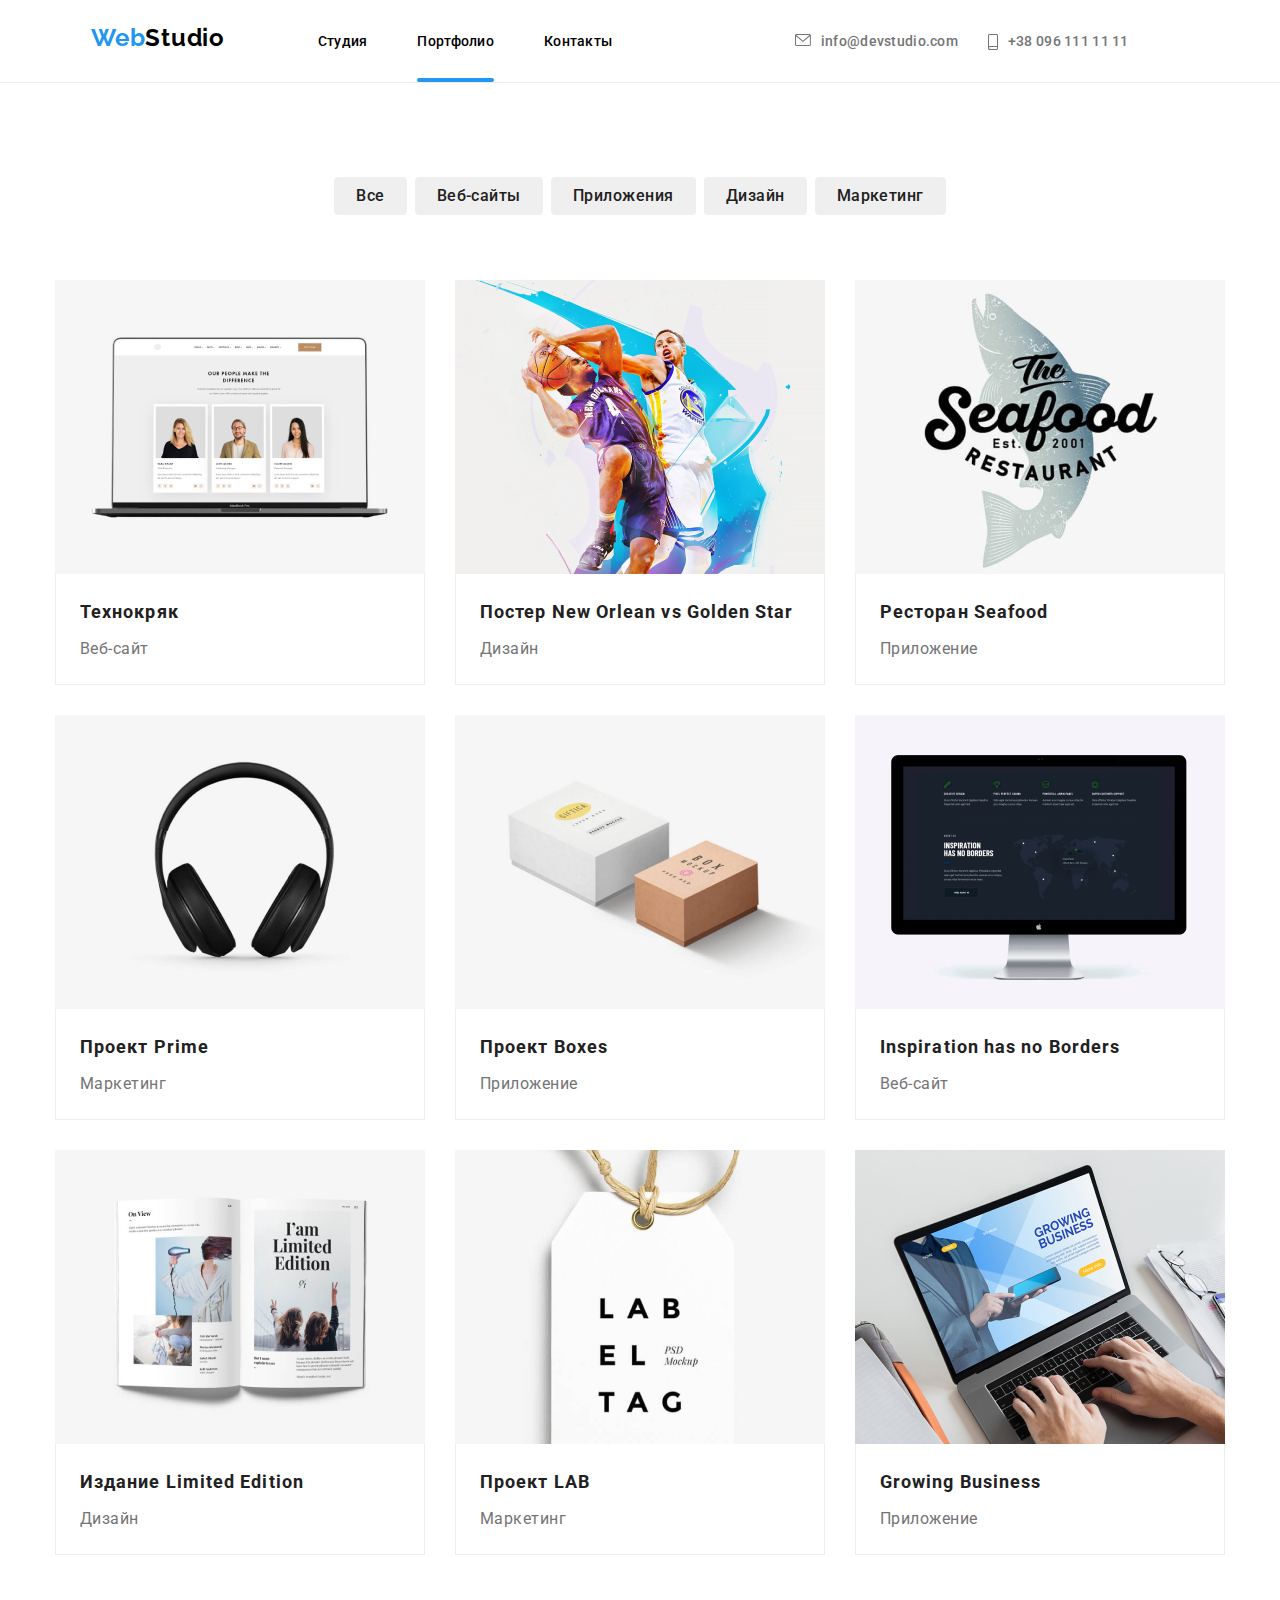
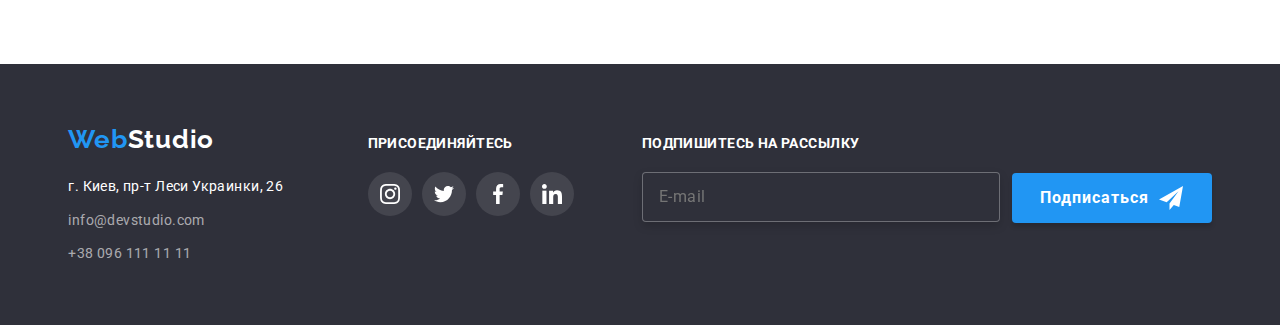
==== commit 83850852: "Исправлены замечания ментора и подключены все картинки с версткой" ====
--- a/portfolio.html
+++ b/portfolio.html
@@ -91,7 +91,12 @@
                     <li class="content__position-block">
                         <a class="animation-maket-overlay" href="#">
                             <div class="hiden-overlay">
-                                <img src="./img/portfolio/project1.jpg" alt="Ноутбук с фотографиями трех людей" class="content-picture-size" width="370" height="294">
+                                <picture>
+                                    <source media="(min-width:1200px)" srcset="./img/project_1_desktop.jpg 1x, ./img/project_1_desktop@2x.jpg 2x">
+                                    <source media="(min-width:768px)" srcset="./img/projec_1_laptop.jpg 1x, ./img/projec_1_laptop@2x.jpg 2x">
+                                    <source media="(min-width:480px)" srcset="./img/project_1_mobile.jpg 1x, ./img/project_1_mobile@2x.jpg 2x">
+                                    <img class="content-picture-size" src="" alt="Ноутбук с фотографиями трех людей">
+                                </picture>                              
                                 <p class="overlay">Технокряк это современная площадка распространения коронавируса. Компании используют эту платформу для цифрового
                                 шпионажа и атак на защищённые сервера конкурентов.</p>
                             </div>
@@ -105,7 +110,12 @@
                     <li class="content__position-block">
                         <a class="animation-maket-overlay" href="#">
                             <div class="hiden-overlay">
-                                <img src="./img/portfolio/project2.jpg" alt="Два баскетболиста с мячом" class="content-picture-size" width="370" height="294">
+                                <picture>
+                                    <source media="(min-width:1200px)" srcset="./img/project_2_desktop.jpg 1x, ./img/project_2_desktop@2x.jpg 2x">
+                                    <source media="(min-width:768px)" srcset="./img/projec_2_laptop.jpg 1x, ./img/projec_2_laptop@2x.jpg 2x">
+                                    <source media="(min-width:480px)" srcset="./img/project_2_mobile.jpg 1x, ./img/project_2_mobile@2x.jpg 2x">
+                                    <img class="content-picture-size" src="" alt="Два баскетболиста с мячом">
+                                </picture>                                
                                 <p class="overlay"></p>
                             </div>
                             <div class="content__border">
@@ -117,7 +127,12 @@
                     <li class="content__position-block">
                         <a class="animation-maket-overlay" href="#">
                             <div class="hiden-overlay">
-                                <img src="./img/portfolio/project3.jpg" alt="Эмблема ресторана Seafood" class="content-picture-size" width="370" height="294">
+                                <picture>
+                                    <source media="(min-width:1200px)" srcset="./img/project_3_desktop.jpg 1x, ./img/project_3_desktop@2x.jpg 2x">
+                                    <source media="(min-width:768px)" srcset="./img/projec_3_laptop.jpg 1x, ./img/projec_3_laptop@2x.jpg 2x">
+                                    <source media="(min-width:480px)" srcset="./img/project_3_mobile.jpg 1x, ./img/project_3_mobile@2x.jpg 2x">
+                                    <img class="content-picture-size" src="" alt="Эмблема ресторана Seafood">
+                                </picture>                                
                                 <p class="overlay"></p>
                             </div>
                             <div class="content__border">
@@ -129,7 +144,12 @@
                     <li class="content__position-block">
                         <a class="animation-maket-overlay" href="#">
                             <div class="hiden-overlay">
-                                <img src="./img/portfolio/project4.jpg" alt="Наушники" class="content-picture-size" width="370" height="294">
+                                <picture>
+                                    <source media="(min-width:1200px)" srcset="./img/project_4_desktop.jpg 1x, ./img/project_4_desktop@2x.jpg 2x">
+                                    <source media="(min-width:768px)" srcset="./img/projec_4_laptop.jpg 1x, ./img/projec_4_laptop@2x.jpg 2x">
+                                    <source media="(min-width:480px)" srcset="./img/project_4_mobile.jpg 1x, ./img/project_4_mobile@2x.jpg 2x">
+                                    <img class="content-picture-size" src="" alt="Наушники">
+                                </picture>                                
                                 <p class="overlay"></p>
                             </div>
                             <div class="content__border">
@@ -141,7 +161,12 @@
                     <li class="content__position-block">
                         <a class="animation-maket-overlay" href="#">
                             <div class="hiden-overlay">
-                                <img src="./img/portfolio/project5.jpg" alt="Две коробки с надписью BOX" class="content-picture-size" width="370" height="294">
+                                <picture>
+                                    <source media="(min-width:1200px)" srcset="./img/project_5_desktop.jpg 1x, ./img/project_5_desktop@2x.jpg 2x">
+                                    <source media="(min-width:768px)" srcset="./img/projec_5_laptop.jpg 1x, ./img/projec_5_laptop@2x.jpg 2x">
+                                    <source media="(min-width:480px)" srcset="./img/project_5_mobile.jpg 1x, ./img/project_5_mobile@2x.jpg 2x">
+                                    <img class="content-picture-size" src="" alt="Две коробки с надписью BOX">
+                                </picture>                                
                                 <p class="overlay"></p>
                             </div>
                             <div class="content__border">
@@ -153,7 +178,12 @@
                     <li class="content__position-block">
                         <a class="animation-maket-overlay" href="#">
                             <div class="hiden-overlay">
-                                <img src="./img/portfolio/project6.jpg" alt="Монитор с изображением сайта" class="content-picture-size" width="370" height="294">
+                                <picture>
+                                    <source media="(min-width:1200px)" srcset="./img/project_6_desktop.jpg 1x, ./img/project_6_desktop@2x.jpg 2x">
+                                    <source media="(min-width:768px)" srcset="./img/projec_6_laptop.jpg 1x, ./img/projec_6_laptop@2x.jpg 2x">
+                                    <source media="(min-width:480px)" srcset="./img/project_6_mobile.jpg 1x, ./img/project_6_mobile@2x.jpg 2x">
+                                    <img class="content-picture-size" src="" alt="Монитор с изображением сайта">
+                                </picture>                                
                                 <p class="overlay"></p>
                             </div>
                             <div class="content__border">
@@ -165,7 +195,12 @@
                     <li class="content__position-block">
                         <a class="animation-maket-overlay" href="#">
                             <div class="hiden-overlay">
-                                <img src="./img/portfolio/project7.jpg" alt="Открытая книга" class="content-picture-size" width="370" height="294">
+                                <picture>
+                                    <source media="(min-width:1200px)" srcset="./img/project_7_desktop.jpg 1x, ./img/project_7_desktop@2x.jpg 2x">
+                                    <source media="(min-width:768px)" srcset="./img/projec_7_laptop.jpg 1x, ./img/projec_7_laptop@2x.jpg 2x">
+                                    <source media="(min-width:480px)" srcset="./img/project_7_mobile.jpg 1x, ./img/project_7_mobile@2x.jpg 2x">
+                                    <img class="content-picture-size" src="" alt="Открытая книга">
+                                </picture>
                                 <p class="overlay"></p>
                             </div>
                             <div class="content__border">
@@ -177,7 +212,12 @@
                     <li class="content__position-block">
                         <a class="animation-maket-overlay" href="#">
                             <div class="hiden-overlay">
-                                <img src="./img/portfolio/project8.jpg" alt="Этикетка с надписью LABEL TAG" class="content-picture-size" width="370" height="294">
+                                <picture>
+                                    <source media="(min-width:1200px)" srcset="./img/project_8_desktop.jpg 1x, ./img/project_8_desktop@2x.jpg 2x">
+                                    <source media="(min-width:768px)" srcset="./img/projec_8_laptop.jpg 1x, ./img/projec_8_laptop@2x.jpg 2x">
+                                    <source media="(min-width:480px)" srcset="./img/project_8_mobile.jpg 1x, ./img/project_8_mobile@2x.jpg 2x">
+                                    <img class="content-picture-size" src="" alt="Этикетка с надписью LABEL TAG">
+                                </picture>
                                 <p class="overlay"></p>
                             </div>
                             <div class="content__border">
@@ -189,7 +229,12 @@
                     <li class="content__position-block">
                         <a class="animation-maket-overlay" href="#">
                             <div class="hiden-overlay">
-                                <img src="./img/portfolio/project9.jpg" alt="Ноутбук за которым работает человек" class="content-picture-size" width="370" height="294">
+                                <picture>
+                                    <source media="(min-width:1200px)" srcset="./img/project_9_desktop.jpg 1x, ./img/project_9_desktop@2x.jpg 2x">
+                                    <source media="(min-width:768px)" srcset="./img/projec_9_laptop.jpg 1x, ./img/projec_9_laptop@2x.jpg 2x">
+                                    <source media="(min-width:480px)" srcset="./img/project_9_mobile.jpg 1x, ./img/project_9_mobile@2x.jpg 2x">
+                                    <img class="content-picture-size" src="" alt="Ноутбук за которым работает человек">
+                                </picture>
                                 <p class="overlay"></p>
                             </div>
                             <div class="content__border">
@@ -204,8 +249,8 @@
     </section>
 
     <!--========FOOTER========================-->      
-<footer class="footer__position container">
-    <div>
+<footer class="footer__position">
+    <div class="container">
         <div class="footer__position-link-sign">
             <div class="footer__position-address-link-sign">
                 <address class="address-mobile-position">
--- a/css/main.min.css
+++ b/css/main.min.css
@@ -1,2 +1,2 @@
-.visually-hidden{position:absolute !important;clip:rect(1px 1px 1px 1px);clip:rect(1px, 1px, 1px, 1px);padding:0 !important;border:0 !important;height:1px !important;width:1px !important;overflow:hidden}.hiden-h2{display:none}:root{--main-color: #212121;--main-color-hover-focus: #2196f3;--secondary-color-for-text: #757575;--main-font-family: "Raleway", sans-serif;--main-font-style: normal;--main-font-weight: 700;--secondary-font-weight: 400;--thread-font-weight: 500;--forthly-font-weight: 900;--secondary-main-font-family: "Roboto", sans-serif;--color-btn-for-active: #188ce8;--footer-background: #2f303a;--color-text-for-dark-theme: #ffffff;--background-color-for-backdrop: #ffffff;--color-for-radius-subscribe: #2f303a;--color-for-links-of-navigation: #000000;--color-clients-logo: #afb1b8;--background-color-our-team: #f5f4fa;--background-color-member-card: #ffffff;--background-color-ways-logo: #f5f4fa}a{text-decoration:none}ul{list-style:none}h1,h2,h3,h4,h5,h6,p{margin-top:0px;margin-bottom:0px}ul,ol{margin-top:0px;margin-bottom:0px;padding-left:0px}textarea{resize:none}.container{width:100%;padding:0 15px}@media screen and (min-width: 320px) and (max-width: 767px){.container{width:480px;margin:0 auto;padding:0 auto}}@media screen and (min-width: 768px) and (max-width: 1199px){.container{width:768px;margin:0 auto;padding:0 0}}@media screen and (min-width: 1200px){.container{width:1200;margin:0;padding:0 0}}.active-page::after{display:none}@media screen and (min-width: 768px) and (max-width: 1199px){.active-page::after{display:flex;content:"";background-color:var(--main-color-hover-focus);border-radius:2px;margin-top:28px;height:4px}}@media screen and (min-width: 1200px){.active-page::after{display:flex;content:"";background-color:var(--main-color-hover-focus);border-radius:2px;margin-top:28px;height:4px}}.button-service{font-family:var(--secondary-main-font-family);font-style:var(--main-font-style);font-weight:var(--main-font-weight);font-size:16px;line-height:1.88;display:flex;letter-spacing:0.06em;color:var(--color-text-for-dark-theme);background-color:var(--main-color-hover-focus);box-shadow:0px 4px 4px rgba(0,0,0,0.15);border-radius:4px;border:0px;padding:10px 32px 10px 32px;margin:auto}@media screen and (min-width: 481px) and (max-width: 768px){.button-service{font-family:var(--secondary-main-font-family);font-style:var(--main-font-style);font-weight:var(--main-font-weight);font-size:16px;line-height:1.88;display:flex;letter-spacing:0.06em;color:var(--color-text-for-dark-theme);background-color:var(--main-color-hover-focus);box-shadow:0px 4px 4px rgba(0,0,0,0.15);border-radius:4px;border:0px;padding:10px 32px 10px 32px;margin:auto}}@media screen and (min-width: 769px){.button-service{font-family:var(--secondary-main-font-family);font-style:var(--main-font-style);font-weight:var(--main-font-weight);font-size:16px;line-height:1.88;display:flex;letter-spacing:0.06em;color:var(--color-text-for-dark-theme);background-color:var(--main-color-hover-focus);box-shadow:0px 4px 4px rgba(0,0,0,0.15);border-radius:4px;border:0px;padding:10px 32px 10px 32px;margin:auto}}@media screen and (min-width: 320px) and (max-width: 767px){.business-background{background-image:linear-gradient(rgba(47,48,58,0.4), rgba(47,48,58,0.4)),url("../img/mobile_background.png");background-size:cover;height:max-content;padding-bottom:118px;padding-top:118px}}@media screen and (min-width: 768px) and (max-width: 1199px){.business-background{background-image:linear-gradient(rgba(47,48,58,0.4), rgba(47,48,58,0.4)),url("../img/background_img_laptop.png");background-size:cover;padding-bottom:118px;padding-top:118px}}@media screen and (min-width: 1200px){.business-background{background-image:linear-gradient(rgba(47,48,58,0.4), rgba(47,48,58,0.4)),url("../img/img_backgraund.png");background-size:cover;padding-bottom:118px;padding-top:118px}}@keyframes animation-backdrop{0%{transform:scale(0.25)}25%{transform:scale(0.5)}50%{transform:scale(0.75)}75%{transform:scale(1)}90%{transform:scale(1.15)}100%{transform:scale(1)}}.backdrop{position:fixed;top:0px;left:0px;width:100%;height:100%;background-color:rgba(0,0,0,0.2)}.modal{position:absolute;left:50%;top:50%;width:450px;background-color:var(--background-color-for-backdrop);transform:translate(-50%, -50%);animation-name:animation-backdrop;animation-duration:300ms}.close-button{position:absolute;top:8px;right:8px;border:1px solid rgba(0,0,0,0.1);box-sizing:border-box;border-radius:50%;background-color:transparent;cursor:pointer;padding:0px;width:30px;height:30px;display:flex;justify-content:center;align-items:center}.close-button:hover,.close-button:focus{fill:var(--main-color-hover-focus)}.is-hidden{opacity:0;visibility:hidden;pointer-events:none}.position-form{padding-left:40px;padding-top:40px;padding-right:40px;margin:0;padding-bottom:40px}.data-form{font-family:var(--secondary-main-font-family);font-style:var(--main-font-style);font-weight:var(--main-font-weight);font-size:20px;line-height:1.5;text-align:center;letter-spacing:0.03em;color:var(--main-color)}.modal-form__position{display:flex;flex-direction:column;margin-top:10px;font-family:var(--secondary-main-font-family);font-style:var(--main-font-style);font-weight:400;font-size:12px;line-height:1.17;letter-spacing:0.01em;color:var(--secondary-color-for-text)}.modal-form__position-name{position:relative;display:block;margin-top:4px}.modal-form__position-name:hover .modal-form__icon,.modal-form__position-name.modal-form__icon{fill:var(--main-color-hover-focus);cursor:pointer;transition-timing-function:0.4,0,0.2,1}.modal__input-form{width:370px;height:40px;border-radius:5px;border:1px solid rgba(33,33,33,0.2);box-sizing:border-box;border-radius:4px;padding-left:42px;cursor:pointer;transition-duration:250ms}.modal__input-form:hover,.modal__input-form:focus{border-color:var(--main-color-hover-focus);cursor:pointer;transition-timing-function:0.4,0,0.2,1}.modal-form__icon{position:absolute;left:12px;top:12px;fill:var(--main-color)}.modal__textarea-form{width:370px;height:120px;margin-top:4px;border:1px solid rgba(33,33,33,0.2);box-sizing:border-box;border-radius:4px;padding-left:16px;padding-top:12px;cursor:pointer}.modal__textarea-form:hover,.modal__textarea-form:focus{border-color:var(--main-color-hover-focus);transition-duration:250ms}.modal-form__checkbox-label{font-family:var(--secondary-main-font-family);font-style:var(--main-font-style);font-weight:var(--secondary-font-weight);font-size:12px;line-height:1.71;letter-spacing:0.03em;color:var(--secondary-color-for-text);display:flex;align-items:baseline;justify-content:center}.modal-form__checkbox-label::before{display:block;content:"";border-radius:2px;border:1px solid var(--main-color);width:16px;height:15px;cursor:pointer}.modal-form__checkbox{margin-top:20px}.modal-form__checkbox:checked+.modal-form__checkbox-label::before{box-shadow:inset 0 0 0 1px var(--main-color-hover-focus);background-image:url("../img/Vector.svg");background-position:1px 2px;background-color:var(--main-color-hover-focus)}.modal-form__button{font-family:var(--secondary-main-font-family);font-style:var(--main-font-style);font-weight:var(--main-font-weight);font-size:16px;line-height:1.88;letter-spacing:0.06em;color:var(--color-text-for-dark-theme);background-color:var(--main-color-hover-focus);box-shadow:0px 4px 4px rgba(0,0,0,0.15);border-radius:4px;border:0px;width:200px;height:50px;margin-top:30px;text-align:center;cursor:pointer;transition-duration:250ms}.modal-form__button:hover,.modal-form__button:focus{background-color:var(--color-btn-for-active);box-shadow:0px 4px 4px rgba(0,0,0,0.15);border-radius:4px;transition-timing-function:0.4,0,0.2,1}.modal-form__button-position{display:flex;justify-content:center}.modal-form__label-link{text-decoration:underline;color:var(--main-color-hover-focus);font-family:var(--secondary-main-font-family);font-style:var(--main-font-style);font-weight:var(--secondary-font-weight)}.modal-button__position{display:block;margin-top:20px}@media screen and (min-width: 1199px){@keyframes animation-backdrop{0%{transform:scale(0.25)}25%{transform:scale(0.5)}50%{transform:scale(0.75)}75%{transform:scale(1)}90%{transform:scale(1.15)}100%{transform:scale(1)}}.backdrop{position:fixed;top:0;left:0;width:100%;height:100%;background-color:rgba(0,0,0,0.2)}.modal{position:absolute;left:50%;top:50%;width:528px;height:581px;background-color:var(--background-color-for-backdrop);transform:translate(-50%, -50%);animation-name:animation-backdrop;animation-duration:300ms}.close-button{position:absolute;top:8px;right:8px;border:1px solid rgba(0,0,0,0.1);box-sizing:border-box;border-radius:50%;background-color:transparent;cursor:pointer;padding:0px;width:30px;height:30px;display:flex;justify-content:center;align-items:center}.close-button:hover,.close-button:focus{fill:var(--main-color-hover-focus)}.is-hidden{opacity:0;visibility:hidden;pointer-events:none}.position-form{padding-left:40px;padding-top:40px;padding-right:40px;margin:0;padding-bottom:40px}.data-form{font-family:var(--secondary-main-font-family);font-style:var(--main-font-style);font-weight:var(--main-font-weight);font-size:20px;line-height:1.15;text-align:center;letter-spacing:0.03em;color:var(--main-color)}.modal-form__position{display:flex;flex-direction:column;margin-top:12px;font-family:var(--secondary-main-font-family);font-style:var(--main-font-style);font-weight:400;font-size:12px;line-height:1.17;letter-spacing:0.01em;color:var(--secondary-color-for-text)}.modal-form__position-name{position:relative;display:block;margin-top:4px}.modal-form__position-name:hover .modal-form__icon,.modal-form__position-name.modal-form__icon{fill:var(--main-color-hover-focus);cursor:pointer;transition-timing-function:0.4,0,0.2,1}.modal__input-form{width:448px;height:40px;border-radius:5px;border:1px solid rgba(33,33,33,0.2);box-sizing:border-box;border-radius:4px;padding-left:42px;cursor:pointer;transition-duration:250ms}.modal__input-form:hover,.modal__input-form:focus{border-color:var(--main-color-hover-focus);cursor:pointer;transition-timing-function:0.4,0,0.2,1}.modal-form__icon{position:absolute;left:12px;top:12px;fill:var(--main-color)}.modal__textarea-form{width:448px;height:120px;margin-top:4px;border:1px solid rgba(33,33,33,0.2);box-sizing:border-box;border-radius:4px;padding-left:16px;padding-top:12px;cursor:pointer}.modal__textarea-form:hover,.modal__textarea-form:focus{border-color:var(--main-color-hover-focus);transition-duration:250ms}.modal-form__checkbox-label{font-family:var(--secondary-main-font-family);font-style:var(--main-font-style);font-weight:400;font-size:14px;line-height:1.71;letter-spacing:0.03em;color:var(--secondary-color-for-text);display:flex;align-items:baseline;justify-content:center}.modal-form__checkbox-label::before{display:block;content:"";border-radius:2px;border:1px solid var(--main-color);width:16px;height:15px;cursor:pointer}.modal-form__checkbox{margin-top:20px}.modal-form__checkbox:checked+.modal-form__checkbox-label::before{box-shadow:inset 0 0 0 1px var(--main-color-hover-focus);background-image:url("../img/Vector.svg");background-position:1px 2px;background-color:var(--main-color-hover-focus)}.modal-form__button{font-family:var(--secondary-main-font-family);font-style:var(--main-font-style);font-weight:var(--main-font-weight);font-size:16px;line-height:1.88;letter-spacing:0.06em;color:var(--color-text-for-dark-theme);background-color:var(--main-color-hover-focus);box-shadow:0px 4px 4px rgba(0,0,0,0.15);border-radius:4px;border:0px;width:200px;height:50px;margin-top:30px;cursor:pointer;transition-duration:250ms}.modal-form__button:hover,.modal-form__button:focus{background-color:var(--color-btn-for-active);box-shadow:0px 4px 4px rgba(0,0,0,0.15);border-radius:4px;transition-timing-function:0.4,0,0.2,1}.modal-form__label-link{text-decoration:underline;color:var(--main-color-hover-focus)}.modal-button__position{display:block;margin-top:20px}}.menu{position:fixed;top:0;left:0;width:100%;height:100%;background-color:#ffffff;box-shadow:0px 4px 8px rgba(0,0,0,0.04),0px 2px 4px rgba(0,0,0,0.08),0px 1px 3px rgba(0,0,0,0.16);opacity:0;visibility:hidden;pointer-events:none}.menu.is-open{opacity:1;visibility:visible;pointer-events:auto}.menu-position{display:flex;flex-direction:column;justify-content:center;align-items:stretch}.close-button-menu{display:flex;justify-content:flex-end;margin-top:21px;margin-right:21px;border:none;box-sizing:border-box;border-radius:50%;background-color:transparent;cursor:pointer;padding:0px}.close-button-menu:hover,.close-button-menu:focus{fill:var(--main-color-hover-focus)}.mobile-menu{position:absolute;animation-name:animation-backdrop;animation-duration:300ms;width:480px;height:796px}.mobile-menu__navigation{position:relative;display:flex;flex-direction:column;padding-left:40px;padding-top:48px;padding-bottom:48px}.mobile-menu__link{display:flex}.mobile-menu__link:not(:nth-last-child(1)){margin-bottom:32px}.mobile-menu__link-position{font-family:var(--secondary-main-font-family);font-style:var(--main-font-style);font-weight:var(--thread-font-weight);font-size:40px;line-height:1.18;letter-spacing:0.02em;color:var(--main-color)}.mobile-menu__link-position:hover,.mobile-menu__link-position:focus{color:var(--main-color-hover-focus)}.mobile-menu__mail-phone-position{display:flex;flex-direction:column;margin-left:40px;margin-bottom:64px;margin-top:100px}.mobile-menu__phone{font-family:var(--secondary-main-font-family);font-style:var(--main-font-style);font-weight:var(--thread-font-weight);font-size:34px;line-height:1.18;letter-spacing:0.02em;color:var(--main-color-hover-focus)}.mobile-menu__phone-position{margin-bottom:32px}.mobile-menu__mail{font-family:var(--secondary-main-font-family);font-style:var(--main-font-style);font-weight:var(--thread-font-weight);font-size:24px;line-height:1.17;letter-spacing:0.02em;color:var(--secondary-color-for-text)}.social-links{font-family:var(--secondary-main-font-family);font-style:var(--main-font-style);font-weight:var(--thread-font-weight);font-size:18px;line-height:1.22;letter-spacing:0.02em;color:var(--main-color-hover-focus)}.social-links-after:not(:last-child)::after{content:"";border:1px solid rgba(33,33,33,0.2);transform:rotate(90deg);margin-left:10px;margin-right:10px}.social-links-position{display:flex;margin-left:40px}@media screen and (min-width: 768px) and (max-width: 1199px){.navigation-bar__mobile-menu{display:none}}@media screen and (min-width: 1200px){.navigation-bar__mobile-menu{display:none}}.logo__three-letters{color:var(--main-color-hover-focus)}.navigation-bar{font-family:var(--main-font-family);font-style:var(--main-font-style);font-weight:var(--main-font-weight);font-size:24px;line-height:1.19;letter-spacing:0.03em;color:var(--main-color);display:flex;justify-content:space-between}.navigation-bar a{color:var(--color-for-links-of-navigation)}.navigation-bar__contacts,.navigation-bar__portfolio,.navigation-bar__studio{display:none}.navigation-bar__mail-phone{display:none}.navigation-bar__menu-position{border:none;background-color:inherit}.position-header{padding-bottom:16px;padding-top:16px;padding-left:15px;padding-right:15px}.navigation-bar__menu-position:hover,.navigation-bar__menu-position:focus{fill:var(--main-color-hover-focus)}@media screen and (min-width: 768px) and (max-width: 1199px){.position-header{display:flex;padding:21px 15px 0px 15px}.navigation-bar{display:flex;justify-content:flex-start}.navigation-bar__contacts,.navigation-bar__portfolio,.navigation-bar__studio{display:flex;color:var(--main-color);transition-duration:250ms;transition-timing-function:0.4,0,0.2,1}.navigation-bar__contacts:hover,.navigation-bar__contacts:focus,.navigation-bar__portfolio:hover,.navigation-bar__portfolio:focus,.navigation-bar__studio:hover,.navigation-bar__studio:focus{color:var(--main-color-hover-focus)}.navigation-bar__mail-phone{font-family:var(--secondary-main-font-family);font-style:var(--main-font-style);font-weight:var(--thread-font-weight);font-size:14px;line-height:1.14;letter-spacing:0.02em;color:var(--secondary-color-for-text);display:flex;flex-direction:row-reverse;margin-right:30px;flex-direction:row-reverse;transition-duration:250ms;transition-timing-function:0.4,0,0.2,1}.navigation-bar__mail-phone:hover{color:var(--main-color-hover-focus)}.navigation-bar__mail-phone:hover svg{fill:var(--main-color-hover-focus)}.navigation-bar__mail-phone:focus{color:var(--main-color-hover-focus)}.navigation-bar__mail-phone:focus svg{fill:var(--main-color-hover-focus)}.navigation-bar__mail-phone:focus{fill:var(--main-color-hover-focus)}.navigation-link{font-family:var(--secondary-main-font-family);font-style:var(--main-font-style);font-weight:var(--thread-font-weight);font-size:14px;line-height:1.14;letter-spacing:0.02em;color:var(--main-color);display:flex;margin-top:8px;margin-left:88px}.navigation-link__position:not(:last-child){margin-right:50px}.mail-phone__position{display:flex;margin-left:60px}.mail-phone__logo{margin-right:10px;fill:var(--secondary-color-for-text)}.position-link__mail{display:flex;flex-direction:column;align-items:flex-start}.position-mail-phone:nth-child(2){margin-top:10px}}@media screen and (min-width: 1200px){.header{padding-top:24px}.position-header{display:flex;padding:0px 0px 0px 0px;justify-content:space-around;align-items:baseline}.navigation-bar{justify-content:space-between;align-items:baseline}.navigation-bar__contacts,.navigation-bar__portfolio,.navigation-bar__studio{display:flex;color:var(--main-color);transition-duration:250ms;transition-timing-function:0.4,0,0.2,1}.navigation-bar__contacts:hover,.navigation-bar__portfolio:hover,.navigation-bar__studio:hover{color:var(--main-color-hover-focus)}.navigation-bar__contacts:focus,.navigation-bar__portfolio:focus,.navigation-bar__studio:focus{color:var(--main-color-hover-focus)}.navigation-bar__mail-phone{font-family:var(--secondary-main-font-family);font-style:var(--main-font-style);font-weight:var(--thread-font-weight);font-size:14px;line-height:1.14;letter-spacing:0.02em;color:var(--secondary-color-for-text);display:flex;flex-direction:row-reverse;margin-right:30px;display:flex;flex-direction:row-reverse;transition-duration:250ms;transition-timing-function:0.4,0,0.2,1}.navigation-bar__mail-phone:hover{color:var(--main-color-hover-focus)}.navigation-bar__mail-phone:hover svg{fill:var(--main-color-hover-focus)}.navigation-bar__mail-phone:focus{color:var(--main-color-hover-focus)}.navigation-bar__mail-phone:focus svg{fill:var(--main-color-hover-focus)}.navigation-bar__mail-phone:focus{fill:var(--main-color-hover-focus)}.navigation-link{font-family:var(--secondary-main-font-family);font-style:var(--main-font-style);font-weight:var(--thread-font-weight);font-size:14px;line-height:1.14;letter-spacing:0.02em;color:var(--main-color);display:flex;margin-left:93px}.navigation-link__position:not(:last-child){margin-right:50px}.mail-phone__position{display:flex}.mail-phone__logo{margin-right:10px;fill:var(--secondary-color-for-text)}.position-link__mail{display:flex;margin-right:30px}}.business{font-family:var(--secondary-main-font-family);font-style:var(--main-font-style);font-weight:var(--forthly-font-weight);font-size:26px;line-height:1.62;text-align:center;letter-spacing:0.06em;text-transform:uppercase;color:var(--color-text-for-dark-theme);padding-bottom:30px}@media screen and (min-width: 769px){.business{font-size:44px;line-height:1.37}}.ways-section-position{padding-top:60px;padding-bottom:60px}.ways-position{display:flex;flex-direction:column;justify-content:center}.ways-logo-position{display:flex;background-color:var(--background-color-ways-logo);border-radius:4px;width:450px;height:120px;justify-content:center;align-items:center;margin-bottom:30px}.ways{font-family:var(--secondary-main-font-family);font-style:var(--main-font-style);font-weight:var(--main-font-weight);font-size:14px;line-height:1.14;letter-spacing:0.03em;text-transform:uppercase;color:var(--main-color);margin-bottom:10px;display:flex;justify-content:center}.ways-option{font-family:var(--secondary-main-font-family);font-style:var(--main-font-style);font-weight:var(--secondary-font-weight);font-size:14px;line-height:1.72;letter-spacing:0.03em;color:var(--secondary-color-for-text);text-transform:none}.ways-card-position{width:inherit;margin-bottom:30px}.ways-logo{background-color:var(--background-color-ways-logo);border-radius:4px}@media screen and (min-width: 768px) and (max-width: 1199px){.ways-position{flex-direction:row;flex-wrap:wrap;justify-content:flex-start;padding-left:15px}.ways-card-position{width:354px;margin-left:0px;margin-bottom:30px}.ways-card-position:nth-child(2n+1){margin-right:30px;margin-left:0}.ways-logo-position{width:inherit}}@media screen and (min-width: 1200px){.ways-section-position{padding-top:94px;padding-bottom:94px}.hiden-ways{display:none}.ways-position{justify-content:center;flex-direction:row;padding-left:15px}.ways-card-position{width:270px;margin-left:0px;margin-bottom:0px}.ways-card-position:not(:nth-last-child(1)){margin-right:30px}.ways{justify-content:flex-start}.ways-logo{background-color:var(--background-color-ways-logo);border-radius:4px}.ways-logo-position{width:270px}}.our-work-position{display:none}@media screen and (min-width: 1200px){.our-work-position{display:block;padding-bottom:22px}.our-work{font-family:var(--secondary-main-font-family);font-style:var(--main-font-style);font-weight:var(--main-font-weight);font-size:36px;line-height:1.17;text-align:center;letter-spacing:0.03em;color:var(--main-color);display:flex;justify-content:center}.our-work-image{display:flex;margin-top:50px;justify-content:center}.our-work-image-position:not(:last-child){margin-right:30px}.our-work-description{font-family:var(--secondary-main-font-family);font-style:var(--main-font-style);font-weight:var(--main-font-weight);font-size:14px;line-height:1.14;text-align:center;letter-spacing:0.03em;text-transform:uppercase;color:var(--color-text-for-dark-theme);background-color:rgba(47,48,58,0.8);padding-top:27px;padding-left:83px;padding-right:82px;top:0px;left:0px;width:100%;height:70px;overflow:auto;transform:translateY(-105%)}}.our-team-position{background-color:var(--background-color-our-team);padding-top:60px;padding-bottom:60px}.member-mobile-photo{width:450px;height:460px}.member-card{background-color:var(--background-color-member-card);box-shadow:0px 1px 3px rgba(0,0,0,0.12),0px 1px 1px rgba(0,0,0,0.14),0px 2px 1px rgba(0,0,0,0.2);border-radius:0px 0px 4px 4px;margin-bottom:30px;margin-left:15px;width:450px}.member-card:not(:nth-last-child(1)){margin-right:50px}.our-team-members{display:flex;flex-direction:column;width:465px}.our-team{font-family:var(--secondary-main-font-family);font-style:var(--main-font-style);font-weight:var(--main-font-weight);font-size:36px;line-height:1.17;text-align:center;letter-spacing:0.03em;color:var(--main-color);margin-bottom:30px}.team-member{font-family:var(--secondary-main-font-family);font-style:var(--main-font-style);font-weight:var(--thread-font-weight);font-size:16px;line-height:1.19;text-align:center;letter-spacing:0.03em;color:var(--main-color);margin-top:30px}.member-profession{font-family:var(--secondary-main-font-family);font-style:var(--main-font-style);font-weight:var(--secondary-font-weight);font-size:16px;line-height:1.19;text-align:center;letter-spacing:0.03em;color:var(--secondary-color-for-text);margin-top:10px}.member-logo-position{display:flex;justify-content:center;margin-bottom:30px;margin-top:16px}.member-logo-background{display:flex;width:44px;height:44px;align-items:center;justify-content:center;border-radius:50px;transition-duration:250ms;transition-timing-function:0.4,0,0.2,1}.member-logo-background:not(:nth-last-child(1)){margin-right:10px}.member-logo-background:hover,.member-logo-background:focus{background-color:var(--main-color-hover-focus)}.member-logo-background:hover .member-logo,.member-logo-background:focus .member-logo{fill:var(--background-color-member-card)}.member-logo{fill:var(--color-clients-logo);transition-duration:250ms;transition-timing-function:0.4,0,0.2,1}@media screen and (min-width: 768px) and (max-width: 1199px){.member-mobile-photo{width:354px;height:374px}.our-team-members{display:flex;flex-wrap:wrap;flex-direction:row;justify-content:flex-start;width:100%}.member-card{width:354px;margin-left:0px}.member-card:not(:nth-last-child(1)){margin-right:0px}.member-card:nth-child(2n+1){margin-right:30px}.member-logo-position{margin-bottom:24px}}@media screen and (min-width: 1200px){.our-team-position{padding-top:94px;padding-bottom:94px}.member-card{width:270px;margin-bottom:0px;margin-left:0px}.member-card:not(:nth-last-child(1)){margin-right:30px}.member-mobile-photo{width:inherit;height:inherit}.our-team-members{display:flex;justify-content:center;flex-direction:row;width:auto}.team-member{font-family:var(--secondary-main-font-family);font-style:var(--main-font-style);font-weight:var(--thread-font-weight);font-size:16px;line-height:1, 19;text-align:center;letter-spacing:0.03em;color:var(--main-color);margin-top:30px}.member-profession{font-family:var(--secondary-main-font-family);font-style:var(--main-font-style);font-weight:var(--secondary-font-weight);font-size:16px;line-height:1.19;text-align:center;letter-spacing:0.03em;color:var(--secondary-color-for-text);margin-top:10px}.member-logo-position{display:flex;margin:16px 10px 30px 32px}.member-logo-background{display:flex;width:44px;height:44px;align-items:center;justify-content:center;border-radius:50px;transition-duration:250ms;transition-timing-function:0.4,0,0.2,1}.member-logo-background:not(:nth-last-child(1)){margin-right:10px}.member-logo-background:hover,.member-logo-background:focus{background-color:var(--main-color-hover-focus)}.member-logo-background:hover .member-logo,.member-logo-background:focus .member-logo{fill:var(--background-color-member-card)}.member-logo{fill:var(--color-clients-logo);transition-duration:250ms;transition-timing-function:0.4,0,0.2,1}}.our-clients{padding-top:60px;padding-bottom:60px;margin-left:15px}.clients-name-section{font-family:var(--secondary-main-font-family);font-style:var(--main-font-style);font-weight:var(--main-font-weight);font-size:22px;line-height:1.17;text-align:center;letter-spacing:0.03em;color:var(--main-color)}.clients-position{display:flex;flex-wrap:wrap;margin-top:30px}.clients-logo__position{display:flex;width:210px;height:92px;border:1px solid #afb1b8;box-sizing:border-box;border-radius:4px;justify-content:center;align-items:center;transition-duration:250ms;transition-timing-function:0.4,0,0.2,1}.clients-logo__position:nth-child(2n+1){margin-right:30px}.clients-logo__position:nth-child(5n-2){margin-top:30px;margin-bottom:30px}.clients-logo__position:nth-child(6n-2){margin-top:30px;margin-bottom:30px}.clients-logo__position:hover .clients-logo,.clients-logo__position:focus .clients-logo{fill:var(--main-color-hover-focus)}.clients-logo{fill:var(--color-clients-logo);transition-duration:250ms;transition-timing-function:0.4,0,0.2,1}.clients-logo__position:hover,.clients-logo__position:focus{border:1px solid;border-color:var(--main-color-hover-focus)}@media screen and (min-width: 768px) and (max-width: 1199px){.our-clients{margin-left:0px}.clients-position{padding-left:15px}.clients-logo__position{width:226px}.clients-logo__position:nth-child(2n+1){margin-right:0px}.clients-logo__position:nth-child(1n-2){margin-top:0px;margin-bottom:0px}.clients-logo__position:nth-child(6n-2){margin-top:0px;margin-bottom:0px}.clients-logo__position:nth-child(3n+1),.clients-logo__position:nth-child(3n+2){margin-right:30px}.clients-logo__position:nth-child(n+4){margin-top:30px}.clients-logo{fill:var(--color-clients-logo);transition-duration:250ms;transition-timing-function:0.4,0,0.2,1}.clients-logo__position:hover,.clients-logo__position:focus{border:1px solid;border-color:var(--main-color-hover-focus)}}@media screen and (min-width: 1200px){.our-clients{padding-top:94px;padding-bottom:94px;margin-left:0px}.clients-name-section{font-size:36px}.clients-position{justify-content:center;margin-top:50px}.clients-logo__position{width:170px}.clients-logo__position:not(:nth-last-child(1)){margin-right:30px}.clients-logo__position:nth-child(2n+1){margin-right:30px}.clients-logo__position:nth-child(5n-2){margin-top:0px;margin-bottom:0px}.clients-logo__position:nth-child(6n-2){margin-top:0px;margin-bottom:0px}.clients-logo__position:hover .clients-logo,.clients-logo__position:focus .clients-logo{fill:var(--main-color-hover-focus)}.clients-logo{fill:var(--color-clients-logo);transition-duration:250ms;transition-timing-function:0.4,0,0.2,1}.clients-logo__position:hover,.clients-logo__position:focus{border:1px solid;border-color:var(--main-color-hover-focus)}}.footer__position{background-color:var(--footer-background);padding-bottom:60px;padding-top:60px}.address-mobile-position{margin-top:20px;margin-bottom:60px}.footer-link{font-family:var(--main-font-family);font-style:var(--main-font-style);font-weight:var(--main-font-weight);font-size:26px;line-height:1.19;letter-spacing:0.03em;color:var(--color-text-for-dark-theme);margin-bottom:20px}.footer__living{font-family:var(--secondary-main-font-family);font-style:var(--main-font-style);font-weight:var(--secondary-font-weight);font-size:14px;line-height:1.71;letter-spacing:0.03em;color:var(--color-text-for-dark-theme);width:231px}.address-mail{font-family:var(--secondary-main-font-family);font-style:var(--main-font-style);font-weight:var(--secondary-font-weight);font-size:14px;line-height:1.72;letter-spacing:0.03em;color:rgba(255,255,255,0.6)}.address-phone{font-family:var(--secondary-main-font-family);font-style:var(--main-font-style);font-weight:var(--secondary-font-weight);font-size:14px;line-height:1.72;letter-spacing:0.03em;color:rgba(255,255,255,0.6)}.footer-address__mail-position{margin-top:9px}.footer-address__phone-position{margin-top:9px}.footer__link-sign{font-family:var(--secondary-main-font-family);font-style:var(--main-font-style);font-weight:var(--main-font-weight);font-size:14px;line-height:1.14;letter-spacing:0.03em;text-transform:uppercase;color:var(--color-text-for-dark-theme);text-align:center}.footer__position-address-link{display:flex;flex-direction:column;align-items:center}.footer__sign-logo-position{display:flex;margin-bottom:60px;margin-top:20px;justify-content:center}.footer__sign-logo-background{display:flex;width:44px;height:44px;align-items:center;justify-content:center;box-sizing:border-box;border-radius:50px;background-color:rgba(255,255,255,0.1);transition-duration:250ms;transition-timing-function:0.4,0,0.2,1}.footer__sign-logo-background:not(:nth-last-child(1)){margin-right:10px}.footer__sign-logo-background:hover,.footer__sign-logo-background:focus{background-color:var(--main-color-hover-focus)}.footer__sign-logo{fill:var(--color-text-for-dark-theme)}.footer__subscribe-position{font-family:var(--secondary-main-font-family);font-style:var(--main-font-style);font-weight:var(--main-font-weight);font-size:14px;line-height:1.14;letter-spacing:0.03em;text-transform:uppercase;color:var(--color-text-for-dark-theme);text-align:center;margin-bottom:20px}.footer-subscribe__input{background-color:var(--color-for-radius-subscribe);width:450px;height:50px;border:1px solid rgba(255,255,255,0.3);box-sizing:border-box;filter:drop-shadow(0px 4px 4px rgba(0,0,0,0.15));border-radius:4px;font-family:var(--secondary-main-font-family);font-style:var(--main-font-style);font-weight:var(--secondary-font-weight);font-size:16px;line-height:20px;display:flex;align-items:center;justify-content:center;letter-spacing:0.03em;color:rgba(255,255,255,0.6);padding-left:15px}.footer-subscribe__button{position:relative;background:var(--main-color-hover-focus);box-shadow:0px 4px 4px rgba(0,0,0,0.15);border-radius:4px;width:200px;height:50px;margin-top:20px;display:flex;justify-content:center;align-items:center;cursor:pointer;font-family:var(--secondary-main-font-family);font-style:var(--main-font-style);font-weight:var(--main-font-weight);font-size:16px;line-height:1.88;letter-spacing:0.06em;color:var(--color-text-for-dark-theme);border:0px}.footer-subscribe__button-position{display:flex;justify-content:center}.footer-subscribe__icon{fill:var(--color-text-for-dark-theme);margin-left:10px}.footer__input-position{display:flex;justify-content:center}@media screen and (min-width: 768px) and (max-width: 1199px){.footer__position-address-link-sign{display:flex;margin-bottom:60px;justify-content:space-around}.footer__position-link-sign{display:flex;flex-wrap:wrap;justify-content:space-around;align-items:baseline}.address-mobile-position{margin-top:0px;margin-bottom:0px}.footer__sign-logo-position{margin-bottom:0px}}@media screen and (min-width: 1200px){.footer__position{padding-bottom:60px;padding-top:60px}.footer-link{font-family:var(--main-font-family);font-style:var(--main-font-style);font-weight:var(--main-font-weight);font-size:26px;line-height:1.19;letter-spacing:0.03em;color:var(--color-text-for-dark-theme)}.footer__living{margin-top:0px}.address-mail{font-family:var(--secondary-main-font-family);font-style:var(--main-font-style);font-weight:var(--secondary-font-weight);font-size:14px;line-height:1.72;letter-spacing:0.03em;color:rgba(255,255,255,0.6)}.address-phone{font-family:var(--secondary-main-font-family);font-style:var(--main-font-style);font-weight:var(--secondary-font-weight);font-size:14px;line-height:1.72;letter-spacing:0.03em;color:rgba(255,255,255,0.6)}.footer__subscribe-position-btn{display:flex}.footer-address__mail-position{margin-top:9px}.footer-subscribe__button-position{margin-top:17px}.footer__position-subscribe{display:flex;align-items:flex-start;flex-direction:column}.footer-address__phone-position{margin-top:9px}.footer__link-sign{margin-left:0px}.footer__position-address-link{display:flex;align-items:baseline}.address-mobile-position{margin-top:0px;margin-bottom:0px}.footer__position-link-sign{display:flex;justify-content:space-evenly;align-items:baseline}.footer__sign-logo-position{display:flex;margin-left:0px;margin-bottom:0px;margin-top:20px}.footer__sign-logo-background{display:flex;width:44px;height:44px;align-items:center;justify-content:center;box-sizing:border-box;border-radius:50px;background-color:rgba(255,255,255,0.1);transition-duration:250ms;transition-timing-function:0.4,0,0.2,1}.footer__sign-logo-background:not(:nth-last-child(1)){margin-right:10px}.footer__sign-logo-background:hover,.footer__sign-logo-background:focus{background-color:var(--main-color-hover-focus)}.footer__sign-logo{fill:var(--color-text-for-dark-theme)}.footer__subscribe-position{text-align:start;margin-bottom:20px;margin-left:0px}.footer-subscribe{margin-left:0px;margin-top:0px}.footer-subscribe__input{width:358px;padding-top:15px;padding-left:16px;padding-bottom:15px}.footer-subscribe__button{position:relative;background:var(--main-color-hover-focus);box-shadow:0px 4px 4px rgba(0,0,0,0.15);border-radius:4px;width:200px;height:50px;margin-left:12px;margin-top:20px;display:flex;justify-content:center;align-items:center;cursor:pointer;font-family:var(--secondary-main-font-family);font-style:var(--main-font-style);font-weight:var(--main-font-weight);font-size:16px;line-height:1.88;letter-spacing:0.06em;color:var(--color-text-for-dark-theme);border:0px}.footer-subscribe__icon{fill:var(--color-text-for-dark-theme);margin-left:10px}}.portfolio__background{padding-bottom:60px;padding-top:60px;border-top:1px solid #ececec;padding-left:15px}.button__position{display:flex;justify-content:left;flex-wrap:wrap}.button__position-bort:not(:last-child){padding-right:8px}.button__position-bort:nth-child(5){padding-top:15px}.button__position-bort:nth-child(4){padding-top:15px}.content-picture-size{width:450px}.content-position{display:flex;margin-top:40px;flex-wrap:wrap}.content-maket{background-color:var(--background-color-member-card);box-sizing:border-box}.content__border{border-bottom:1px solid #eeeeee;border-left:1px solid #eeeeee;border-right:1px solid #eeeeee;width:450px;padding:20px 0px 20px 24px}.content__position-block{flex-basis:calc((100% - 90px) / 3);margin-bottom:30px;position:relative;transition-duration:250ms;transition-timing-function:0.4,0,0.2,1}.content__position-block:hover,.content__position-block:focus{box-shadow:0px 1px 1px rgba(0,0,0,0.12),0px 4px 4px rgba(0,0,0,0.06),1px 4px 6px rgba(0,0,0,0.16)}.portfolio__button-service{font-family:var(--secondary-main-font-family);font-style:var(--main-font-style);font-weight:var(--thread-font-weight);font-size:16px;line-height:1.63;text-align:center;letter-spacing:0.03em;color:var(--main-color);display:flex;padding:6px 22px 6px 22px;border:0px;transition-duration:250ms;transition-timing-function:0.4,0,0.2,1;cursor:pointer;border-radius:4px}.portfolio__button-service:hover,.portfolio__button-service:focus{background:var(--main-color-hover-focus);color:var(--color-text-for-dark-theme);box-shadow:0px 3px 1px rgba(0,0,0,0.1),0px 1px 2px rgba(0,0,0,0.08),0px 2px 2px rgba(0,0,0,0.12);border-radius:4px}.overlay{position:absolute;font-family:var(--secondary-main-font-family);font-style:var(--main-font-style);font-weight:var(--secondary-font-weight);font-size:18px;line-height:1.56;letter-spacing:0.03em;color:var(--color-text-for-dark-theme);background-color:rgba(33,150,243,0.9);padding-top:64px;padding-left:24px;padding-right:24px;top:0px;left:0px;width:100%;height:294px;overflow:auto;transform:translateY(100%);transition:transform 500ms linear}.hiden-overlay{position:relative;overflow:hidden;width:450px;height:294px}.animation-maket-overlay:hover .overlay,.animation-maket-overlay:focus .overlay{transform:translateY(0%)}.content__name{font-family:var(--secondary-main-font-family);font-style:var(--main-font-style);font-weight:var(--main-font-weight);font-size:18px;line-height:2;letter-spacing:0.06em;color:var(--main-color)}.direction{font-family:var(--secondary-main-font-family);font-style:var(--main-font-style);font-weight:var(--secondary-font-weight);font-size:16px;line-height:1.87;letter-spacing:0.03em;color:var(--secondary-color-for-text);padding-top:4px}@media screen and (min-width: 768px) and (max-width: 1199px){.button__position{justify-content:center;flex-wrap:nowrap}.button__position-bort:not(:last-child){padding-right:0px;margin-right:8px}.button__position-bort:nth-child(5){padding-top:0px}.button__position-bort:nth-child(4){padding-top:0px}.content-position{margin-top:30px;flex-wrap:wrap}.content__position-block{width:354px}.content__position-block:nth-child(2n+1){margin-right:30px}.hiden-overlay{width:354px}.content-picture-size{width:354px}.content__border{width:354px}}@media screen and (min-width: 1200px){.portfolio__background{padding-bottom:94px;padding-top:94px;padding-left:0px;padding-right:0px}.button__position{display:flex;justify-content:center;flex-wrap:nowrap}.button__position-bort:not(:last-child){padding-right:8px}.button__position-bort:nth-child(5){padding-top:0px}.button__position-bort:nth-child(4){padding-top:0px}.content-picture-size{width:370px}.content-position{margin-top:50px;flex-wrap:wrap;justify-content:center}.content-maket{background-color:var(--background-color-member-card);box-sizing:border-box;display:flex}.content__border{border-bottom:1px solid #eeeeee;border-left:1px solid #eeeeee;border-right:1px solid #eeeeee;width:370px;padding:20px 0px 20px 24px}.content__position-block{flex-basis:calc((100% - 90px) / 9);margin-bottom:30px;position:relative;transition-duration:250ms;transition-timing-function:0.4,0,0.2,1;width:calc(100% - 30px)/3;margin:15px;display:flex}.content-maket-position:hover{box-shadow:0px 1px 1px rgba(0,0,0,0.12),0px 4px 4px rgba(0,0,0,0.06),1px 4px 6px rgba(0,0,0,0.16)}.portfolio__button-service{font-family:var(--secondary-main-font-family);font-style:var(--main-font-style);font-weight:var(--thread-font-weight);font-size:16px;line-height:1.63;text-align:center;letter-spacing:0.03em;color:var(--main-color);display:flex;padding:6px 22px 6px 22px;border:0px;transition-duration:250ms;transition-timing-function:0.4,0,0.2,1;cursor:pointer}.portfolio__button-service:hover,.portfolio__button-service:focus{background:var(--main-color-hover-focus);color:var(--color-text-for-dark-theme);box-shadow:0px 3px 1px rgba(0,0,0,0.1),0px 1px 2px rgba(0,0,0,0.08),0px 2px 2px rgba(0,0,0,0.12);border-radius:4px}.overlay{position:absolute;font-family:var(--secondary-main-font-family);font-style:var(--main-font-style);font-weight:var(--secondary-font-weight);font-size:18px;line-height:1.56;letter-spacing:0.03em;color:var(--color-text-for-dark-theme);background-color:rgba(33,150,243,0.9);padding-top:64px;padding-left:24px;padding-right:24px;top:0px;left:0px;width:100%;height:294px;overflow:auto;transform:translateY(100%);transition:transform 500ms linear}.hiden-overlay{position:relative;overflow:hidden;width:370px;height:294px}.animation-maket-overlay:hover .overlay,.animation-maket-overlay:focus .overlay{transform:translateY(0%)}.content__name{font-family:var(--secondary-main-font-family);font-style:var(--main-font-style);font-weight:var(--main-font-weight);font-size:18px;line-height:2;letter-spacing:0.06em;color:var(--main-color)}.direction{font-family:var(--secondary-main-font-family);font-style:var(--main-font-style);font-weight:var(--secondary-font-weight);font-size:16px;line-height:1.87;letter-spacing:0.03em;color:var(--secondary-color-for-text);padding-top:4px}}
+.visually-hidden{position:absolute !important;clip:rect(1px 1px 1px 1px);clip:rect(1px, 1px, 1px, 1px);padding:0 !important;border:0 !important;height:1px !important;width:1px !important;overflow:hidden}.hiden-h2{display:none}:root{--main-color: #212121;--main-color-hover-focus: #2196f3;--secondary-color-for-text: #757575;--main-font-family: "Raleway", sans-serif;--main-font-style: normal;--main-font-weight: 700;--secondary-font-weight: 400;--thread-font-weight: 500;--forthly-font-weight: 900;--secondary-main-font-family: "Roboto", sans-serif;--color-btn-for-active: #188ce8;--footer-background: #2f303a;--color-text-for-dark-theme: #ffffff;--background-color-for-backdrop: #ffffff;--color-for-radius-subscribe: #2f303a;--color-for-links-of-navigation: #000000;--color-clients-logo: #afb1b8;--background-color-our-team: #f5f4fa;--background-color-member-card: #ffffff;--background-color-ways-logo: #f5f4fa}a{text-decoration:none}ul{list-style:none}h1,h2,h3,h4,h5,h6,p{margin-top:0px;margin-bottom:0px}ul,ol{margin-top:0px;margin-bottom:0px;padding-left:0px}textarea{resize:none}.container{width:100%;padding:0 15px}@media screen and (min-width: 320px) and (max-width: 767px){.container{width:480px;margin:0 auto;padding:0 auto}}@media screen and (min-width: 768px) and (max-width: 1199px){.container{width:768px;margin:0 auto;padding:0 0}}@media screen and (min-width: 1200px){.container{width:1200;margin:0;padding:0 0}}.active-page::after{display:none}@media screen and (min-width: 768px) and (max-width: 1199px){.active-page::after{display:flex;content:"";background-color:var(--main-color-hover-focus);border-radius:2px;margin-top:28px;height:4px}}@media screen and (min-width: 1200px){.active-page::after{display:flex;content:"";background-color:var(--main-color-hover-focus);border-radius:2px;margin-top:28px;height:4px}}.button-service{font-family:var(--secondary-main-font-family);font-style:var(--main-font-style);font-weight:var(--main-font-weight);font-size:16px;line-height:1.88;display:flex;letter-spacing:0.06em;color:var(--color-text-for-dark-theme);background-color:var(--main-color-hover-focus);box-shadow:0px 4px 4px rgba(0,0,0,0.15);border-radius:4px;border:0px;padding:10px 32px 10px 32px;margin:auto}@media screen and (min-width: 768px) and (max-width: 1199px){.button-service{font-family:var(--secondary-main-font-family);font-style:var(--main-font-style);font-weight:var(--main-font-weight);font-size:16px;line-height:1.88;display:flex;letter-spacing:0.06em;color:var(--color-text-for-dark-theme);background-color:var(--main-color-hover-focus);box-shadow:0px 4px 4px rgba(0,0,0,0.15);border-radius:4px;border:0px;padding:10px 32px 10px 32px;margin:auto}}@media screen and (min-width: 1200px){.button-service{font-family:var(--secondary-main-font-family);font-style:var(--main-font-style);font-weight:var(--main-font-weight);font-size:16px;line-height:1.88;display:flex;letter-spacing:0.06em;color:var(--color-text-for-dark-theme);background-color:var(--main-color-hover-focus);box-shadow:0px 4px 4px rgba(0,0,0,0.15);border-radius:4px;border:0px;padding:10px 32px 10px 32px;margin:auto}}@media screen and (min-width: 320px) and (max-width: 767px){.business-background{background-image:linear-gradient(rgba(47,48,58,0.4), rgba(47,48,58,0.4)),url("../img/background_mobile.jpg");background-size:cover;height:max-content;padding-bottom:118px;padding-top:118px}}@media screen and (min-width: 768px) and (max-width: 1199px){.business-background{background-image:linear-gradient(rgba(47,48,58,0.4), rgba(47,48,58,0.4)),url("../img/background_laptop.jpg");background-size:cover;padding-bottom:118px;padding-top:118px}}@media screen and (min-width: 1200px){.business-background{background-image:linear-gradient(rgba(47,48,58,0.4), rgba(47,48,58,0.4)),url("../img/background_desktop.jpg");background-size:cover;padding-bottom:200px;padding-top:200px}}@keyframes animation-backdrop{0%{transform:scale(0.25)}25%{transform:scale(0.5)}50%{transform:scale(0.75)}75%{transform:scale(1)}90%{transform:scale(1.15)}100%{transform:scale(1)}}.backdrop{position:fixed;top:0px;left:0px;width:100%;height:100%;background-color:rgba(0,0,0,0.2)}.modal{position:absolute;left:50%;top:50%;width:450px;background-color:var(--background-color-for-backdrop);transform:translate(-50%, -50%);animation-name:animation-backdrop;animation-duration:300ms}.close-button{position:absolute;top:8px;right:8px;border:1px solid rgba(0,0,0,0.1);box-sizing:border-box;border-radius:50%;background-color:transparent;cursor:pointer;padding:0px;width:30px;height:30px;display:flex;justify-content:center;align-items:center}.close-button:hover,.close-button:focus{fill:var(--main-color-hover-focus)}.is-hidden{opacity:0;visibility:hidden;pointer-events:none}.position-form{padding-left:40px;padding-top:40px;padding-right:40px;margin:0;padding-bottom:40px}.data-form{font-family:var(--secondary-main-font-family);font-style:var(--main-font-style);font-weight:var(--main-font-weight);font-size:20px;line-height:1.5;text-align:center;letter-spacing:0.03em;color:var(--main-color)}.modal-form__position{display:flex;flex-direction:column;margin-top:10px;font-family:var(--secondary-main-font-family);font-style:var(--main-font-style);font-weight:400;font-size:12px;line-height:1.17;letter-spacing:0.01em;color:var(--secondary-color-for-text)}.modal-form__position-name{position:relative;display:block;margin-top:4px}.modal-form__position-name:hover .modal-form__icon,.modal-form__position-name.modal-form__icon{fill:var(--main-color-hover-focus);cursor:pointer;transition-timing-function:0.4,0,0.2,1}.modal__input-form{width:370px;height:40px;border-radius:5px;border:1px solid rgba(33,33,33,0.2);box-sizing:border-box;border-radius:4px;padding-left:42px;cursor:pointer;transition-duration:250ms}.modal__input-form:hover,.modal__input-form:focus{border-color:var(--main-color-hover-focus);cursor:pointer;transition-timing-function:0.4,0,0.2,1}.modal-form__icon{position:absolute;left:12px;top:12px;fill:var(--main-color)}.modal__textarea-form{width:370px;height:120px;margin-top:4px;border:1px solid rgba(33,33,33,0.2);box-sizing:border-box;border-radius:4px;padding-left:16px;padding-top:12px;cursor:pointer}.modal__textarea-form:hover,.modal__textarea-form:focus{border-color:var(--main-color-hover-focus);transition-duration:250ms}.modal-form__checkbox-label{font-family:var(--secondary-main-font-family);font-style:var(--main-font-style);font-weight:var(--secondary-font-weight);font-size:12px;line-height:1.71;letter-spacing:0.03em;color:var(--secondary-color-for-text);display:flex;align-items:baseline;justify-content:center}.modal-form__checkbox-label::before{display:block;content:"";border-radius:2px;border:1px solid var(--main-color);width:16px;height:15px;cursor:pointer}.modal-form__checkbox{margin-top:20px}.modal-form__checkbox:checked+.modal-form__checkbox-label::before{box-shadow:inset 0 0 0 1px var(--main-color-hover-focus);background-image:url("../img/Vector.svg");background-position:1px 2px;background-color:var(--main-color-hover-focus)}.modal-form__button{font-family:var(--secondary-main-font-family);font-style:var(--main-font-style);font-weight:var(--main-font-weight);font-size:16px;line-height:1.88;letter-spacing:0.06em;color:var(--color-text-for-dark-theme);background-color:var(--main-color-hover-focus);box-shadow:0px 4px 4px rgba(0,0,0,0.15);border-radius:4px;border:0px;width:200px;height:50px;margin-top:30px;text-align:center;cursor:pointer;transition-duration:250ms}.modal-form__button:hover,.modal-form__button:focus{background-color:var(--color-btn-for-active);box-shadow:0px 4px 4px rgba(0,0,0,0.15);border-radius:4px;transition-timing-function:0.4,0,0.2,1}.modal-form__button-position{display:flex;justify-content:center}.modal-form__label-link{text-decoration:underline;color:var(--main-color-hover-focus);font-family:var(--secondary-main-font-family);font-style:var(--main-font-style);font-weight:var(--secondary-font-weight)}.modal-button__position{display:block;margin-top:20px}@media screen and (min-width: 1200px){@keyframes animation-backdrop{0%{transform:scale(0.25)}25%{transform:scale(0.5)}50%{transform:scale(0.75)}75%{transform:scale(1)}90%{transform:scale(1.15)}100%{transform:scale(1)}}.backdrop{position:fixed;top:0;left:0;width:100%;height:100%;background-color:rgba(0,0,0,0.2)}.modal{position:absolute;left:50%;top:50%;width:528px;height:581px;background-color:var(--background-color-for-backdrop);transform:translate(-50%, -50%);animation-name:animation-backdrop;animation-duration:300ms}.close-button{position:absolute;top:8px;right:8px;border:1px solid rgba(0,0,0,0.1);box-sizing:border-box;border-radius:50%;background-color:transparent;cursor:pointer;padding:0px;width:30px;height:30px;display:flex;justify-content:center;align-items:center}.close-button:hover,.close-button:focus{fill:var(--main-color-hover-focus)}.is-hidden{opacity:0;visibility:hidden;pointer-events:none}.position-form{padding-left:40px;padding-top:40px;padding-right:40px;margin:0;padding-bottom:40px}.data-form{font-family:var(--secondary-main-font-family);font-style:var(--main-font-style);font-weight:var(--main-font-weight);font-size:20px;line-height:1.15;text-align:center;letter-spacing:0.03em;color:var(--main-color)}.modal-form__position{display:flex;flex-direction:column;margin-top:12px;font-family:var(--secondary-main-font-family);font-style:var(--main-font-style);font-weight:400;font-size:12px;line-height:1.17;letter-spacing:0.01em;color:var(--secondary-color-for-text)}.modal-form__position-name{position:relative;display:block;margin-top:4px}.modal-form__position-name:hover .modal-form__icon,.modal-form__position-name.modal-form__icon{fill:var(--main-color-hover-focus);cursor:pointer;transition-timing-function:0.4,0,0.2,1}.modal__input-form{width:448px;height:40px;border-radius:5px;border:1px solid rgba(33,33,33,0.2);box-sizing:border-box;border-radius:4px;padding-left:42px;cursor:pointer;transition-duration:250ms}.modal__input-form:hover,.modal__input-form:focus{border-color:var(--main-color-hover-focus);cursor:pointer;transition-timing-function:0.4,0,0.2,1}.modal-form__icon{position:absolute;left:12px;top:12px;fill:var(--main-color)}.modal__textarea-form{width:448px;height:120px;margin-top:4px;border:1px solid rgba(33,33,33,0.2);box-sizing:border-box;border-radius:4px;padding-left:16px;padding-top:12px;cursor:pointer}.modal__textarea-form:hover,.modal__textarea-form:focus{border-color:var(--main-color-hover-focus);transition-duration:250ms}.modal-form__checkbox-label{font-family:var(--secondary-main-font-family);font-style:var(--main-font-style);font-weight:400;font-size:14px;line-height:1.71;letter-spacing:0.03em;color:var(--secondary-color-for-text);display:flex;align-items:baseline;justify-content:center}.modal-form__checkbox-label::before{display:block;content:"";border-radius:2px;border:1px solid var(--main-color);width:16px;height:15px;cursor:pointer}.modal-form__checkbox{margin-top:20px}.modal-form__checkbox:checked+.modal-form__checkbox-label::before{box-shadow:inset 0 0 0 1px var(--main-color-hover-focus);background-image:url("../img/Vector.svg");background-position:1px 2px;background-color:var(--main-color-hover-focus)}.modal-form__button{font-family:var(--secondary-main-font-family);font-style:var(--main-font-style);font-weight:var(--main-font-weight);font-size:16px;line-height:1.88;letter-spacing:0.06em;color:var(--color-text-for-dark-theme);background-color:var(--main-color-hover-focus);box-shadow:0px 4px 4px rgba(0,0,0,0.15);border-radius:4px;border:0px;width:200px;height:50px;margin-top:30px;cursor:pointer;transition-duration:250ms}.modal-form__button:hover,.modal-form__button:focus{background-color:var(--color-btn-for-active);box-shadow:0px 4px 4px rgba(0,0,0,0.15);border-radius:4px;transition-timing-function:0.4,0,0.2,1}.modal-form__label-link{text-decoration:underline;color:var(--main-color-hover-focus)}.modal-button__position{display:block;margin-top:20px}}.menu{position:fixed;top:0;left:0;width:100%;height:100%;background-color:#ffffff;box-shadow:0px 4px 8px rgba(0,0,0,0.04),0px 2px 4px rgba(0,0,0,0.08),0px 1px 3px rgba(0,0,0,0.16);opacity:0;visibility:hidden;pointer-events:none}.menu.is-open{opacity:1;visibility:visible;pointer-events:auto}.menu-position{display:flex;flex-direction:column;justify-content:center;align-items:stretch}.close-button-menu{display:flex;justify-content:flex-end;margin-top:21px;margin-right:21px;border:none;box-sizing:border-box;border-radius:50%;background-color:transparent;cursor:pointer;padding:0px}.close-button-menu:hover,.close-button-menu:focus{fill:var(--main-color-hover-focus)}.mobile-menu{position:absolute;animation-name:animation-backdrop;animation-duration:300ms;width:480px;height:796px}.mobile-menu__navigation{position:relative;display:flex;flex-direction:column;padding-left:40px;padding-top:48px;padding-bottom:48px}.mobile-menu__link{display:flex}.mobile-menu__link:not(:nth-last-child(1)){margin-bottom:32px}.mobile-menu__link-position{font-family:var(--secondary-main-font-family);font-style:var(--main-font-style);font-weight:var(--thread-font-weight);font-size:40px;line-height:1.18;letter-spacing:0.02em;color:var(--main-color)}.mobile-menu__link-position:hover,.mobile-menu__link-position:focus{color:var(--main-color-hover-focus)}.mobile-menu__mail-phone-position{display:flex;flex-direction:column;margin-left:40px;margin-bottom:64px;margin-top:100px}.mobile-menu__phone{font-family:var(--secondary-main-font-family);font-style:var(--main-font-style);font-weight:var(--thread-font-weight);font-size:34px;line-height:1.18;letter-spacing:0.02em;color:var(--main-color-hover-focus)}.mobile-menu__phone-position{margin-bottom:32px}.mobile-menu__mail{font-family:var(--secondary-main-font-family);font-style:var(--main-font-style);font-weight:var(--thread-font-weight);font-size:24px;line-height:1.17;letter-spacing:0.02em;color:var(--secondary-color-for-text)}.social-links{font-family:var(--secondary-main-font-family);font-style:var(--main-font-style);font-weight:var(--thread-font-weight);font-size:18px;line-height:1.22;letter-spacing:0.02em;color:var(--main-color-hover-focus)}.social-links-after:not(:last-child)::after{content:"";border:1px solid rgba(33,33,33,0.2);transform:rotate(90deg);margin-left:10px;margin-right:10px}.social-links-position{display:flex;margin-left:40px}@media screen and (min-width: 768px) and (max-width: 1199px){.navigation-bar__mobile-menu{display:none}}@media screen and (min-width: 1200px){.navigation-bar__mobile-menu{display:none}}.logo__three-letters{color:var(--main-color-hover-focus)}.navigation-bar{font-family:var(--main-font-family);font-style:var(--main-font-style);font-weight:var(--main-font-weight);font-size:24px;line-height:1.19;letter-spacing:0.03em;color:var(--main-color);display:flex;justify-content:space-between}.navigation-bar a{color:var(--color-for-links-of-navigation)}.navigation-bar__contacts,.navigation-bar__portfolio,.navigation-bar__studio{display:none}.navigation-bar__mail-phone{display:none}.navigation-bar__menu-position{border:none;background-color:inherit}.position-header{padding-bottom:16px;padding-top:16px;padding-left:15px;padding-right:15px}.navigation-bar__menu-position:hover,.navigation-bar__menu-position:focus{fill:var(--main-color-hover-focus)}@media screen and (min-width: 768px) and (max-width: 1199px){.position-header{display:flex;padding:21px 15px 0px 15px}.navigation-bar{display:flex;justify-content:flex-start}.navigation-bar__contacts,.navigation-bar__portfolio,.navigation-bar__studio{display:flex;color:var(--main-color);transition-duration:250ms;transition-timing-function:0.4,0,0.2,1}.navigation-bar__contacts:hover,.navigation-bar__contacts:focus,.navigation-bar__portfolio:hover,.navigation-bar__portfolio:focus,.navigation-bar__studio:hover,.navigation-bar__studio:focus{color:var(--main-color-hover-focus)}.navigation-bar__mail-phone{font-family:var(--secondary-main-font-family);font-style:var(--main-font-style);font-weight:var(--thread-font-weight);font-size:14px;line-height:1.14;letter-spacing:0.02em;color:var(--secondary-color-for-text);display:flex;flex-direction:row-reverse;margin-right:30px;flex-direction:row-reverse;transition-duration:250ms;transition-timing-function:0.4,0,0.2,1}.navigation-bar__mail-phone:hover{color:var(--main-color-hover-focus)}.navigation-bar__mail-phone:hover svg{fill:var(--main-color-hover-focus)}.navigation-bar__mail-phone:focus{color:var(--main-color-hover-focus)}.navigation-bar__mail-phone:focus svg{fill:var(--main-color-hover-focus)}.navigation-bar__mail-phone:focus{fill:var(--main-color-hover-focus)}.navigation-link{font-family:var(--secondary-main-font-family);font-style:var(--main-font-style);font-weight:var(--thread-font-weight);font-size:14px;line-height:1.14;letter-spacing:0.02em;color:var(--main-color);display:flex;margin-top:8px;margin-left:88px}.navigation-link__position:not(:last-child){margin-right:50px}.mail-phone__position{display:flex;margin-left:60px}.mail-phone__logo{margin-right:10px;fill:var(--secondary-color-for-text)}.position-link__mail{display:flex;flex-direction:column;align-items:flex-start}.position-mail-phone:nth-child(2){margin-top:10px}}@media screen and (min-width: 1200px){.header{padding-top:24px}.position-header{display:flex;padding:0px 0px 0px 0px;justify-content:space-around;align-items:baseline}.navigation-bar{justify-content:space-between;align-items:baseline}.navigation-bar__contacts,.navigation-bar__portfolio,.navigation-bar__studio{display:flex;color:var(--main-color);transition-duration:250ms;transition-timing-function:0.4,0,0.2,1}.navigation-bar__contacts:hover,.navigation-bar__portfolio:hover,.navigation-bar__studio:hover{color:var(--main-color-hover-focus)}.navigation-bar__contacts:focus,.navigation-bar__portfolio:focus,.navigation-bar__studio:focus{color:var(--main-color-hover-focus)}.navigation-bar__mail-phone{font-family:var(--secondary-main-font-family);font-style:var(--main-font-style);font-weight:var(--thread-font-weight);font-size:14px;line-height:1.14;letter-spacing:0.02em;color:var(--secondary-color-for-text);display:flex;flex-direction:row-reverse;margin-right:30px;display:flex;flex-direction:row-reverse;transition-duration:250ms;transition-timing-function:0.4,0,0.2,1}.navigation-bar__mail-phone:hover{color:var(--main-color-hover-focus)}.navigation-bar__mail-phone:hover svg{fill:var(--main-color-hover-focus)}.navigation-bar__mail-phone:focus{color:var(--main-color-hover-focus)}.navigation-bar__mail-phone:focus svg{fill:var(--main-color-hover-focus)}.navigation-bar__mail-phone:focus{fill:var(--main-color-hover-focus)}.navigation-link{font-family:var(--secondary-main-font-family);font-style:var(--main-font-style);font-weight:var(--thread-font-weight);font-size:14px;line-height:1.14;letter-spacing:0.02em;color:var(--main-color);display:flex;margin-left:93px}.navigation-link__position:not(:last-child){margin-right:50px}.mail-phone__position{display:flex}.mail-phone__logo{margin-right:10px;fill:var(--secondary-color-for-text)}.position-link__mail{display:flex;margin-right:30px}}.business{font-family:var(--secondary-main-font-family);font-style:var(--main-font-style);font-weight:var(--forthly-font-weight);font-size:26px;line-height:1.62;text-align:center;letter-spacing:0.06em;text-transform:uppercase;color:var(--color-text-for-dark-theme);padding-bottom:30px}@media screen and (min-width: 1200px){.business{font-size:44px;line-height:1.37}}.ways-section-position{padding-top:60px;padding-bottom:60px}.ways-position{display:flex;flex-direction:column;justify-content:center}.ways-logo-position{display:flex;background-color:var(--background-color-ways-logo);border-radius:4px;width:450px;height:120px;justify-content:center;align-items:center;margin-bottom:30px}.ways{font-family:var(--secondary-main-font-family);font-style:var(--main-font-style);font-weight:var(--main-font-weight);font-size:14px;line-height:1.14;letter-spacing:0.03em;text-transform:uppercase;color:var(--main-color);margin-bottom:10px;display:flex;justify-content:center}.ways-option{font-family:var(--secondary-main-font-family);font-style:var(--main-font-style);font-weight:var(--secondary-font-weight);font-size:14px;line-height:1.72;letter-spacing:0.03em;color:var(--secondary-color-for-text);text-transform:none}.ways-card-position{width:inherit;margin-bottom:30px}.ways-logo{background-color:var(--background-color-ways-logo);border-radius:4px}@media screen and (min-width: 768px) and (max-width: 1199px){.ways-position{flex-direction:row;flex-wrap:wrap;justify-content:flex-start;padding-left:15px}.ways-card-position{width:354px;margin-left:0px;margin-bottom:30px}.ways-card-position:nth-child(2n+1){margin-right:30px;margin-left:0}.ways-logo-position{width:inherit}}@media screen and (min-width: 1200px){.ways-section-position{padding-top:94px;padding-bottom:94px}.hiden-ways{display:none}.ways-position{justify-content:center;flex-direction:row;padding-left:15px}.ways-card-position{width:270px;margin-left:0px;margin-bottom:0px}.ways-card-position:not(:nth-last-child(1)){margin-right:30px}.ways{justify-content:flex-start}.ways-logo{background-color:var(--background-color-ways-logo);border-radius:4px}.ways-logo-position{width:270px}}.our-work-position{display:none}@media screen and (min-width: 1200px){.our-work-position{display:block;padding-bottom:22px}.our-work{font-family:var(--secondary-main-font-family);font-style:var(--main-font-style);font-weight:var(--main-font-weight);font-size:36px;line-height:1.17;text-align:center;letter-spacing:0.03em;color:var(--main-color);display:flex;justify-content:center}.our-work-image{display:flex;margin-top:50px;justify-content:center}.our-work-image-position:not(:last-child){margin-right:30px}.our-work-description{font-family:var(--secondary-main-font-family);font-style:var(--main-font-style);font-weight:var(--main-font-weight);font-size:14px;line-height:1.14;text-align:center;letter-spacing:0.03em;text-transform:uppercase;color:var(--color-text-for-dark-theme);background-color:rgba(47,48,58,0.8);padding-top:27px;padding-left:83px;padding-right:82px;top:0px;left:0px;width:100%;height:70px;overflow:auto;transform:translateY(-105%)}}.our-team-position{background-color:var(--background-color-our-team);padding-top:60px;padding-bottom:60px}.member-mobile-photo{width:450px;height:460px}.member-card{background-color:var(--background-color-member-card);box-shadow:0px 1px 3px rgba(0,0,0,0.12),0px 1px 1px rgba(0,0,0,0.14),0px 2px 1px rgba(0,0,0,0.2);border-radius:0px 0px 4px 4px;margin-bottom:30px;margin-left:15px;width:450px}.member-card:not(:nth-last-child(1)){margin-right:50px}.our-team-members{display:flex;flex-direction:column;width:465px}.our-team{font-family:var(--secondary-main-font-family);font-style:var(--main-font-style);font-weight:var(--main-font-weight);font-size:36px;line-height:1.17;text-align:center;letter-spacing:0.03em;color:var(--main-color);margin-bottom:30px}.team-member{font-family:var(--secondary-main-font-family);font-style:var(--main-font-style);font-weight:var(--thread-font-weight);font-size:16px;line-height:1.19;text-align:center;letter-spacing:0.03em;color:var(--main-color);margin-top:30px}.member-profession{font-family:var(--secondary-main-font-family);font-style:var(--main-font-style);font-weight:var(--secondary-font-weight);font-size:16px;line-height:1.19;text-align:center;letter-spacing:0.03em;color:var(--secondary-color-for-text);margin-top:10px}.member-logo-position{display:flex;justify-content:center;margin-bottom:30px;margin-top:16px}.member-logo-background{display:flex;width:44px;height:44px;align-items:center;justify-content:center;border-radius:50px;transition-duration:250ms;transition-timing-function:0.4,0,0.2,1}.member-logo-background:not(:nth-last-child(1)){margin-right:10px}.member-logo-background:hover,.member-logo-background:focus{background-color:var(--main-color-hover-focus)}.member-logo-background:hover .member-logo,.member-logo-background:focus .member-logo{fill:var(--background-color-member-card)}.member-logo{fill:var(--color-clients-logo);transition-duration:250ms;transition-timing-function:0.4,0,0.2,1}@media screen and (min-width: 768px) and (max-width: 1199px){.member-mobile-photo{width:354px;height:374px}.our-team-members{display:flex;flex-wrap:wrap;flex-direction:row;justify-content:flex-start;width:100%}.member-card{width:354px;margin-left:0px}.member-card:not(:nth-last-child(1)){margin-right:0px}.member-card:nth-child(2n+1){margin-right:30px}.member-logo-position{margin-bottom:24px}}@media screen and (min-width: 1200px){.our-team-position{padding-top:94px;padding-bottom:94px}.member-card{width:270px;margin-bottom:0px;margin-left:0px}.member-card:not(:nth-last-child(1)){margin-right:30px}.member-mobile-photo{width:inherit;height:inherit}.our-team-members{display:flex;justify-content:center;flex-direction:row;width:auto}.team-member{font-family:var(--secondary-main-font-family);font-style:var(--main-font-style);font-weight:var(--thread-font-weight);font-size:16px;line-height:1, 19;text-align:center;letter-spacing:0.03em;color:var(--main-color);margin-top:30px}.member-profession{font-family:var(--secondary-main-font-family);font-style:var(--main-font-style);font-weight:var(--secondary-font-weight);font-size:16px;line-height:1.19;text-align:center;letter-spacing:0.03em;color:var(--secondary-color-for-text);margin-top:10px}.member-logo-position{display:flex;margin:16px 10px 30px 32px}.member-logo-background{display:flex;width:44px;height:44px;align-items:center;justify-content:center;border-radius:50px;transition-duration:250ms;transition-timing-function:0.4,0,0.2,1}.member-logo-background:not(:nth-last-child(1)){margin-right:10px}.member-logo-background:hover,.member-logo-background:focus{background-color:var(--main-color-hover-focus)}.member-logo-background:hover .member-logo,.member-logo-background:focus .member-logo{fill:var(--background-color-member-card)}.member-logo{fill:var(--color-clients-logo);transition-duration:250ms;transition-timing-function:0.4,0,0.2,1}}.our-clients{padding-top:60px;padding-bottom:60px;margin-left:15px}.clients-name-section{font-family:var(--secondary-main-font-family);font-style:var(--main-font-style);font-weight:var(--main-font-weight);font-size:22px;line-height:1.17;text-align:center;letter-spacing:0.03em;color:var(--main-color)}.clients-position{display:flex;flex-wrap:wrap;margin-top:30px}.clients-logo__position{display:flex;width:210px;height:92px;border:1px solid #afb1b8;box-sizing:border-box;border-radius:4px;justify-content:center;align-items:center;transition-duration:250ms;transition-timing-function:0.4,0,0.2,1}.clients-logo__position:nth-child(2n+1){margin-right:30px}.clients-logo__position:nth-child(5n-2){margin-top:30px;margin-bottom:30px}.clients-logo__position:nth-child(6n-2){margin-top:30px;margin-bottom:30px}.clients-logo__position:hover .clients-logo,.clients-logo__position:focus .clients-logo{fill:var(--main-color-hover-focus)}.clients-logo{fill:var(--color-clients-logo);transition-duration:250ms;transition-timing-function:0.4,0,0.2,1}.clients-logo__position:hover,.clients-logo__position:focus{border:1px solid;border-color:var(--main-color-hover-focus)}@media screen and (min-width: 768px) and (max-width: 1199px){.our-clients{margin-left:0px}.clients-position{padding-left:15px}.clients-logo__position{width:226px}.clients-logo__position:nth-child(2n+1){margin-right:0px}.clients-logo__position:nth-child(1n-2){margin-top:0px;margin-bottom:0px}.clients-logo__position:nth-child(6n-2){margin-top:0px;margin-bottom:0px}.clients-logo__position:nth-child(3n+1),.clients-logo__position:nth-child(3n+2){margin-right:30px}.clients-logo__position:nth-child(n+4){margin-top:30px}.clients-logo{fill:var(--color-clients-logo);transition-duration:250ms;transition-timing-function:0.4,0,0.2,1}.clients-logo__position:hover,.clients-logo__position:focus{border:1px solid;border-color:var(--main-color-hover-focus)}}@media screen and (min-width: 1200px){.our-clients{padding-top:94px;padding-bottom:94px;margin-left:0px}.clients-name-section{font-size:36px}.clients-position{justify-content:center;margin-top:50px}.clients-logo__position{width:170px}.clients-logo__position:not(:nth-last-child(1)){margin-right:30px}.clients-logo__position:nth-child(2n+1){margin-right:30px}.clients-logo__position:nth-child(5n-2){margin-top:0px;margin-bottom:0px}.clients-logo__position:nth-child(6n-2){margin-top:0px;margin-bottom:0px}.clients-logo__position:hover .clients-logo,.clients-logo__position:focus .clients-logo{fill:var(--main-color-hover-focus)}.clients-logo{fill:var(--color-clients-logo);transition-duration:250ms;transition-timing-function:0.4,0,0.2,1}.clients-logo__position:hover,.clients-logo__position:focus{border:1px solid;border-color:var(--main-color-hover-focus)}}.footer__position{background-color:var(--footer-background);padding-bottom:60px;padding-top:60px}.address-mobile-position{margin-top:20px;margin-bottom:60px}.footer-link{font-family:var(--main-font-family);font-style:var(--main-font-style);font-weight:var(--main-font-weight);font-size:26px;line-height:1.19;letter-spacing:0.03em;color:var(--color-text-for-dark-theme);margin-bottom:20px}.footer__living{font-family:var(--secondary-main-font-family);font-style:var(--main-font-style);font-weight:var(--secondary-font-weight);font-size:14px;line-height:1.71;letter-spacing:0.03em;color:var(--color-text-for-dark-theme);width:231px}.address-mail{font-family:var(--secondary-main-font-family);font-style:var(--main-font-style);font-weight:var(--secondary-font-weight);font-size:14px;line-height:1.72;letter-spacing:0.03em;color:rgba(255,255,255,0.6)}.address-phone{font-family:var(--secondary-main-font-family);font-style:var(--main-font-style);font-weight:var(--secondary-font-weight);font-size:14px;line-height:1.72;letter-spacing:0.03em;color:rgba(255,255,255,0.6)}.footer-address__mail-position{margin-top:9px}.footer-address__phone-position{margin-top:9px}.footer__link-sign{font-family:var(--secondary-main-font-family);font-style:var(--main-font-style);font-weight:var(--main-font-weight);font-size:14px;line-height:1.14;letter-spacing:0.03em;text-transform:uppercase;color:var(--color-text-for-dark-theme);text-align:center}.footer__position-address-link{display:flex;flex-direction:column;align-items:center}.footer__sign-logo-position{display:flex;margin-bottom:60px;margin-top:20px;justify-content:center}.footer__sign-logo-background{display:flex;width:44px;height:44px;align-items:center;justify-content:center;box-sizing:border-box;border-radius:50px;background-color:rgba(255,255,255,0.1);transition-duration:250ms;transition-timing-function:0.4,0,0.2,1}.footer__sign-logo-background:not(:nth-last-child(1)){margin-right:10px}.footer__sign-logo-background:hover,.footer__sign-logo-background:focus{background-color:var(--main-color-hover-focus)}.footer__sign-logo{fill:var(--color-text-for-dark-theme)}.footer__subscribe-position{font-family:var(--secondary-main-font-family);font-style:var(--main-font-style);font-weight:var(--main-font-weight);font-size:14px;line-height:1.14;letter-spacing:0.03em;text-transform:uppercase;color:var(--color-text-for-dark-theme);text-align:center;margin-bottom:20px}.footer-subscribe__input{background-color:var(--color-for-radius-subscribe);width:450px;height:50px;border:1px solid rgba(255,255,255,0.3);box-sizing:border-box;filter:drop-shadow(0px 4px 4px rgba(0,0,0,0.15));border-radius:4px;font-family:var(--secondary-main-font-family);font-style:var(--main-font-style);font-weight:var(--secondary-font-weight);font-size:16px;line-height:20px;display:flex;align-items:center;justify-content:center;letter-spacing:0.03em;color:rgba(255,255,255,0.6);padding-left:15px}.footer-subscribe__button{position:relative;background:var(--main-color-hover-focus);box-shadow:0px 4px 4px rgba(0,0,0,0.15);border-radius:4px;width:200px;height:50px;margin-top:20px;display:flex;justify-content:center;align-items:center;cursor:pointer;font-family:var(--secondary-main-font-family);font-style:var(--main-font-style);font-weight:var(--main-font-weight);font-size:16px;line-height:1.88;letter-spacing:0.06em;color:var(--color-text-for-dark-theme);border:0px}.footer-subscribe__button-position{display:flex;justify-content:center}.footer-subscribe__icon{fill:var(--color-text-for-dark-theme);margin-left:10px}.footer__input-position{display:flex;justify-content:center}@media screen and (min-width: 768px) and (max-width: 1199px){.footer__position-address-link-sign{display:flex;margin-bottom:60px;justify-content:space-around}.footer__position-link-sign{display:flex;flex-wrap:wrap;justify-content:space-around;align-items:baseline}.address-mobile-position{margin-top:0px;margin-bottom:0px}.footer__sign-logo-position{margin-bottom:0px}}@media screen and (min-width: 1200px){.footer__position{padding-bottom:60px;padding-top:60px}.footer-link{font-family:var(--main-font-family);font-style:var(--main-font-style);font-weight:var(--main-font-weight);font-size:26px;line-height:1.19;letter-spacing:0.03em;color:var(--color-text-for-dark-theme)}.footer__living{margin-top:0px}.address-mail{font-family:var(--secondary-main-font-family);font-style:var(--main-font-style);font-weight:var(--secondary-font-weight);font-size:14px;line-height:1.72;letter-spacing:0.03em;color:rgba(255,255,255,0.6)}.address-phone{font-family:var(--secondary-main-font-family);font-style:var(--main-font-style);font-weight:var(--secondary-font-weight);font-size:14px;line-height:1.72;letter-spacing:0.03em;color:rgba(255,255,255,0.6)}.footer__subscribe-position-btn{display:flex}.footer-address__mail-position{margin-top:9px}.footer-subscribe__button-position{margin-top:17px}.footer__position-subscribe{display:flex;align-items:flex-start;flex-direction:column}.footer-address__phone-position{margin-top:9px}.footer__link-sign{margin-left:0px}.footer__position-address-link{display:flex;align-items:baseline}.address-mobile-position{margin-top:0px;margin-bottom:0px}.footer__position-link-sign{display:flex;justify-content:space-evenly;align-items:baseline}.footer__sign-logo-position{display:flex;margin-left:0px;margin-bottom:0px;margin-top:20px}.footer__sign-logo-background{display:flex;width:44px;height:44px;align-items:center;justify-content:center;box-sizing:border-box;border-radius:50px;background-color:rgba(255,255,255,0.1);transition-duration:250ms;transition-timing-function:0.4,0,0.2,1}.footer__sign-logo-background:not(:nth-last-child(1)){margin-right:10px}.footer__sign-logo-background:hover,.footer__sign-logo-background:focus{background-color:var(--main-color-hover-focus)}.footer__sign-logo{fill:var(--color-text-for-dark-theme)}.footer__subscribe-position{text-align:start;margin-bottom:20px;margin-left:0px}.footer-subscribe{margin-left:0px;margin-top:0px}.footer-subscribe__input{width:358px;padding-top:15px;padding-left:16px;padding-bottom:15px}.footer-subscribe__button{position:relative;background:var(--main-color-hover-focus);box-shadow:0px 4px 4px rgba(0,0,0,0.15);border-radius:4px;width:200px;height:50px;margin-left:12px;margin-top:20px;display:flex;justify-content:center;align-items:center;cursor:pointer;font-family:var(--secondary-main-font-family);font-style:var(--main-font-style);font-weight:var(--main-font-weight);font-size:16px;line-height:1.88;letter-spacing:0.06em;color:var(--color-text-for-dark-theme);border:0px}.footer-subscribe__icon{fill:var(--color-text-for-dark-theme);margin-left:10px}}.portfolio__background{padding-bottom:60px;padding-top:60px;border-top:1px solid #ececec;padding-left:15px}.button__position{display:flex;justify-content:left;flex-wrap:wrap}.button__position-bort:not(:last-child){padding-right:8px}.button__position-bort:nth-child(5){padding-top:15px}.button__position-bort:nth-child(4){padding-top:15px}.content-picture-size{width:450px}.content-position{display:flex;margin-top:40px;flex-wrap:wrap}.content-maket{background-color:var(--background-color-member-card);box-sizing:border-box}.content__border{border-bottom:1px solid #eeeeee;border-left:1px solid #eeeeee;border-right:1px solid #eeeeee;width:450px;padding:20px 0px 20px 24px}.content__position-block{flex-basis:calc((100% - 90px) / 3);margin-bottom:30px;position:relative;transition-duration:250ms;transition-timing-function:0.4,0,0.2,1}.content__position-block:hover,.content__position-block:focus{box-shadow:0px 1px 1px rgba(0,0,0,0.12),0px 4px 4px rgba(0,0,0,0.06),1px 4px 6px rgba(0,0,0,0.16)}.portfolio__button-service{font-family:var(--secondary-main-font-family);font-style:var(--main-font-style);font-weight:var(--thread-font-weight);font-size:16px;line-height:1.63;text-align:center;letter-spacing:0.03em;color:var(--main-color);display:flex;padding:6px 22px 6px 22px;border:0px;transition-duration:250ms;transition-timing-function:0.4,0,0.2,1;cursor:pointer;border-radius:4px}.portfolio__button-service:hover,.portfolio__button-service:focus{background:var(--main-color-hover-focus);color:var(--color-text-for-dark-theme);box-shadow:0px 3px 1px rgba(0,0,0,0.1),0px 1px 2px rgba(0,0,0,0.08),0px 2px 2px rgba(0,0,0,0.12);border-radius:4px}.overlay{position:absolute;font-family:var(--secondary-main-font-family);font-style:var(--main-font-style);font-weight:var(--secondary-font-weight);font-size:18px;line-height:1.56;letter-spacing:0.03em;color:var(--color-text-for-dark-theme);background-color:rgba(33,150,243,0.9);padding-top:64px;padding-left:24px;padding-right:24px;top:0px;left:0px;width:100%;height:294px;overflow:auto;transform:translateY(100%);transition:transform 500ms linear}.hiden-overlay{position:relative;overflow:hidden;width:450px;height:294px}.animation-maket-overlay:hover .overlay,.animation-maket-overlay:focus .overlay{transform:translateY(0%)}.content__name{font-family:var(--secondary-main-font-family);font-style:var(--main-font-style);font-weight:var(--main-font-weight);font-size:18px;line-height:2;letter-spacing:0.06em;color:var(--main-color)}.direction{font-family:var(--secondary-main-font-family);font-style:var(--main-font-style);font-weight:var(--secondary-font-weight);font-size:16px;line-height:1.87;letter-spacing:0.03em;color:var(--secondary-color-for-text);padding-top:4px}@media screen and (min-width: 768px) and (max-width: 1199px){.button__position{justify-content:center;flex-wrap:nowrap}.button__position-bort:not(:last-child){padding-right:0px;margin-right:8px}.button__position-bort:nth-child(5){padding-top:0px}.button__position-bort:nth-child(4){padding-top:0px}.content-position{margin-top:30px;flex-wrap:wrap}.content__position-block{width:354px}.content__position-block:nth-child(2n+1){margin-right:30px}.hiden-overlay{width:354px}.content-picture-size{width:354px}.content__border{width:354px}}@media screen and (min-width: 1200px){.portfolio__background{padding-bottom:94px;padding-top:94px;padding-left:0px;padding-right:0px}.button__position{display:flex;justify-content:center;flex-wrap:nowrap}.button__position-bort:not(:last-child){padding-right:8px}.button__position-bort:nth-child(5){padding-top:0px}.button__position-bort:nth-child(4){padding-top:0px}.content-picture-size{width:370px}.content-position{margin-top:50px;flex-wrap:wrap;justify-content:center}.content-maket{background-color:var(--background-color-member-card);box-sizing:border-box;display:flex}.content__border{border-bottom:1px solid #eeeeee;border-left:1px solid #eeeeee;border-right:1px solid #eeeeee;width:370px;padding:20px 0px 20px 24px}.content__position-block{flex-basis:calc((100% - 90px) / 9);margin-bottom:30px;position:relative;transition-duration:250ms;transition-timing-function:0.4,0,0.2,1;width:calc(100% - 30px)/3;margin:15px;display:flex}.content-maket-position:hover{box-shadow:0px 1px 1px rgba(0,0,0,0.12),0px 4px 4px rgba(0,0,0,0.06),1px 4px 6px rgba(0,0,0,0.16)}.portfolio__button-service{font-family:var(--secondary-main-font-family);font-style:var(--main-font-style);font-weight:var(--thread-font-weight);font-size:16px;line-height:1.63;text-align:center;letter-spacing:0.03em;color:var(--main-color);display:flex;padding:6px 22px 6px 22px;border:0px;transition-duration:250ms;transition-timing-function:0.4,0,0.2,1;cursor:pointer}.portfolio__button-service:hover,.portfolio__button-service:focus{background:var(--main-color-hover-focus);color:var(--color-text-for-dark-theme);box-shadow:0px 3px 1px rgba(0,0,0,0.1),0px 1px 2px rgba(0,0,0,0.08),0px 2px 2px rgba(0,0,0,0.12);border-radius:4px}.overlay{position:absolute;font-family:var(--secondary-main-font-family);font-style:var(--main-font-style);font-weight:var(--secondary-font-weight);font-size:18px;line-height:1.56;letter-spacing:0.03em;color:var(--color-text-for-dark-theme);background-color:rgba(33,150,243,0.9);padding-top:64px;padding-left:24px;padding-right:24px;top:0px;left:0px;width:100%;height:294px;overflow:auto;transform:translateY(100%);transition:transform 500ms linear}.hiden-overlay{position:relative;overflow:hidden;width:370px;height:294px}.animation-maket-overlay:hover .overlay,.animation-maket-overlay:focus .overlay{transform:translateY(0%)}.content__name{font-family:var(--secondary-main-font-family);font-style:var(--main-font-style);font-weight:var(--main-font-weight);font-size:18px;line-height:2;letter-spacing:0.06em;color:var(--main-color)}.direction{font-family:var(--secondary-main-font-family);font-style:var(--main-font-style);font-weight:var(--secondary-font-weight);font-size:16px;line-height:1.87;letter-spacing:0.03em;color:var(--secondary-color-for-text);padding-top:4px}}
 /*# sourceMappingURL=main.min.css.map */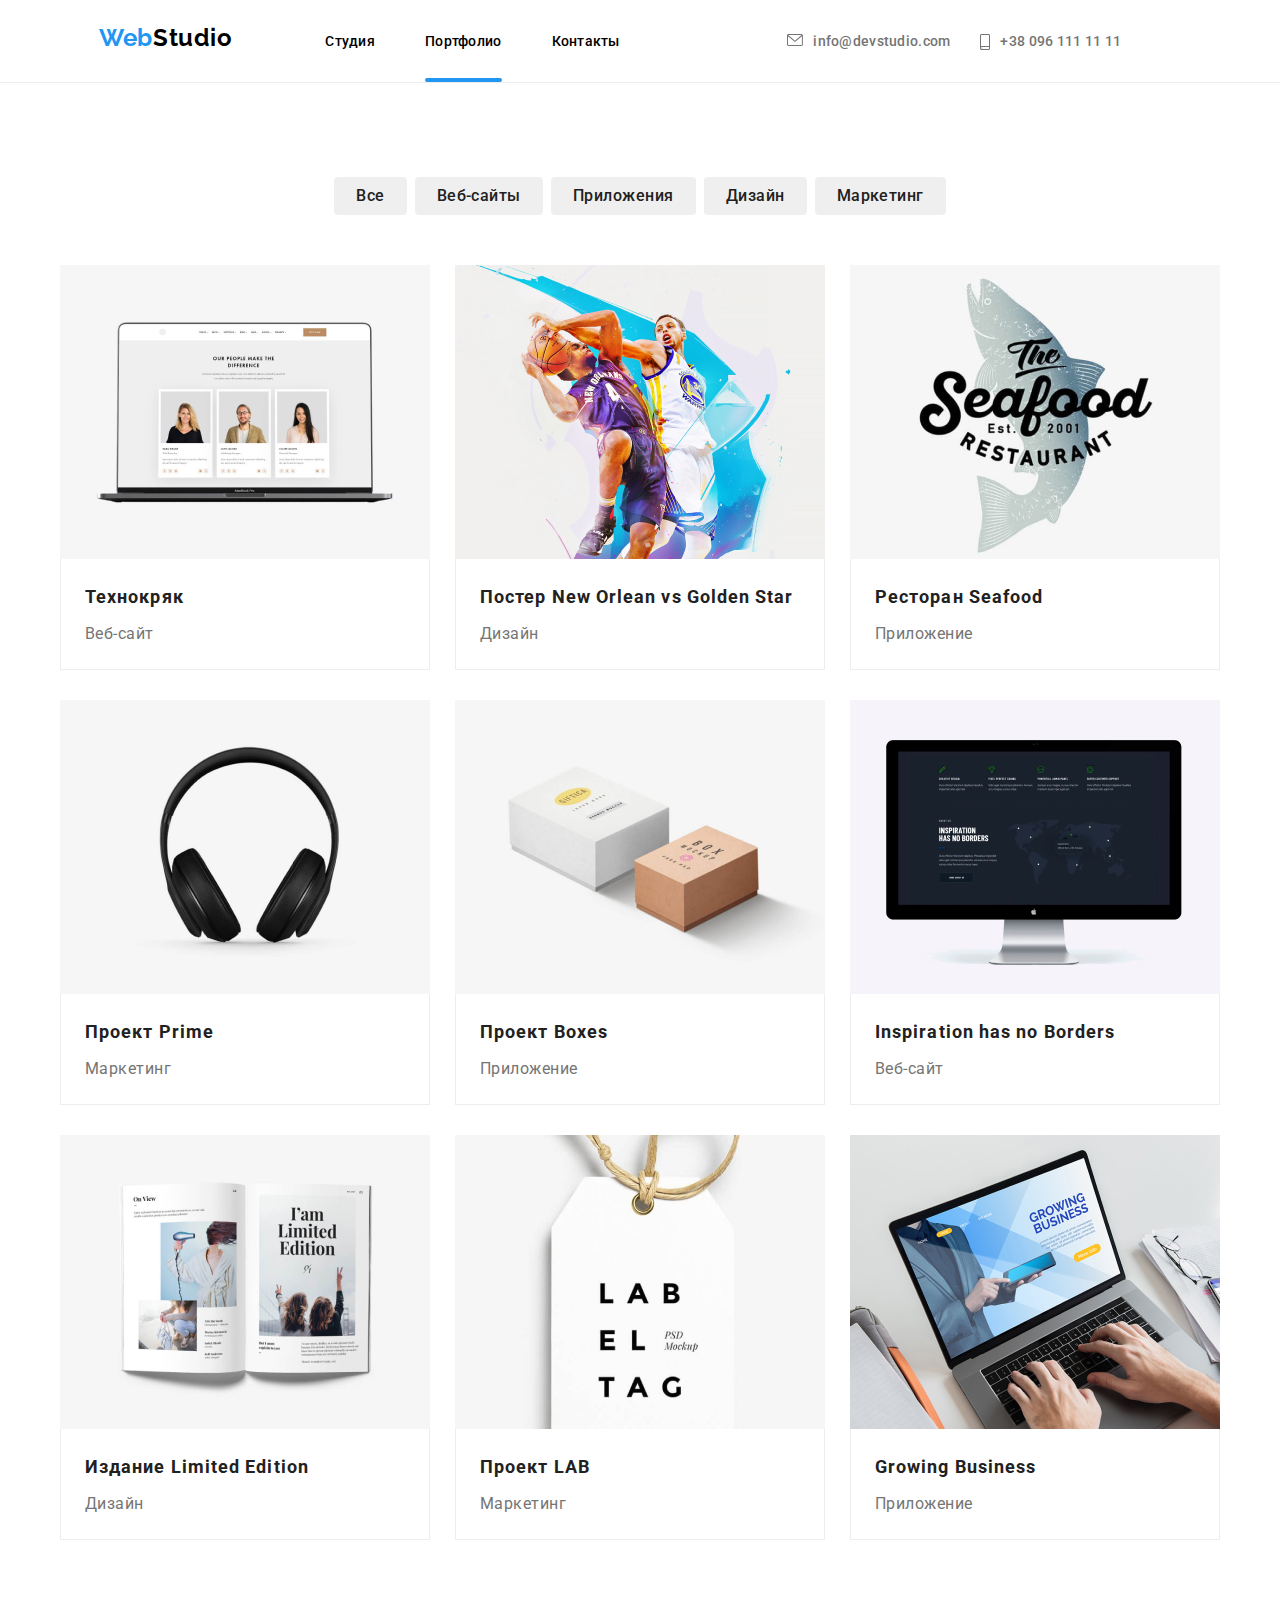
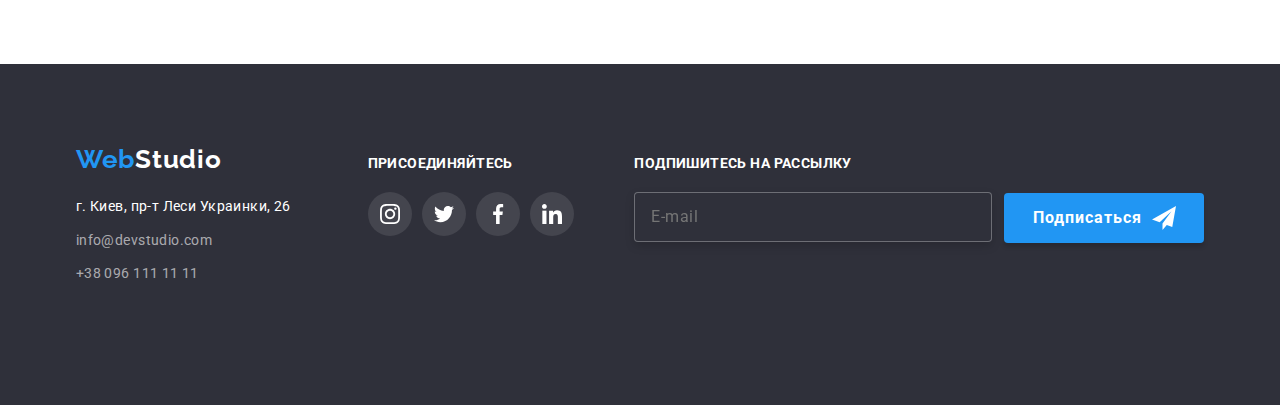
==== commit ae397134: "Полностью готовое ДЗ-8" ====
--- a/portfolio.html
+++ b/portfolio.html
@@ -94,7 +94,7 @@
                                 <picture>
                                     <source media="(min-width:1200px)" srcset="./img/project_1_desktop.jpg 1x, ./img/project_1_desktop@2x.jpg 2x">
                                     <source media="(min-width:768px)" srcset="./img/projec_1_laptop.jpg 1x, ./img/projec_1_laptop@2x.jpg 2x">
-                                    <source media="(min-width:480px)" srcset="./img/project_1_mobile.jpg 1x, ./img/project_1_mobile@2x.jpg 2x">
+                                    <source media="(min-width:320px)" srcset="./img/project_1_mobile.jpg 1x, ./img/project_1_mobile@2x.jpg 2x">
                                     <img class="content-picture-size" src="" alt="Ноутбук с фотографиями трех людей">
                                 </picture>                              
                                 <p class="overlay">Технокряк это современная площадка распространения коронавируса. Компании используют эту платформу для цифрового
@@ -113,7 +113,7 @@
                                 <picture>
                                     <source media="(min-width:1200px)" srcset="./img/project_2_desktop.jpg 1x, ./img/project_2_desktop@2x.jpg 2x">
                                     <source media="(min-width:768px)" srcset="./img/projec_2_laptop.jpg 1x, ./img/projec_2_laptop@2x.jpg 2x">
-                                    <source media="(min-width:480px)" srcset="./img/project_2_mobile.jpg 1x, ./img/project_2_mobile@2x.jpg 2x">
+                                    <source media="(min-width:320px)" srcset="./img/project_2_mobile.jpg 1x, ./img/project_2_mobile@2x.jpg 2x">
                                     <img class="content-picture-size" src="" alt="Два баскетболиста с мячом">
                                 </picture>                                
                                 <p class="overlay"></p>
@@ -130,7 +130,7 @@
                                 <picture>
                                     <source media="(min-width:1200px)" srcset="./img/project_3_desktop.jpg 1x, ./img/project_3_desktop@2x.jpg 2x">
                                     <source media="(min-width:768px)" srcset="./img/projec_3_laptop.jpg 1x, ./img/projec_3_laptop@2x.jpg 2x">
-                                    <source media="(min-width:480px)" srcset="./img/project_3_mobile.jpg 1x, ./img/project_3_mobile@2x.jpg 2x">
+                                    <source media="(min-width:320px)" srcset="./img/project_3_mobile.jpg 1x, ./img/project_3_mobile@2x.jpg 2x">
                                     <img class="content-picture-size" src="" alt="Эмблема ресторана Seafood">
                                 </picture>                                
                                 <p class="overlay"></p>
@@ -147,7 +147,7 @@
                                 <picture>
                                     <source media="(min-width:1200px)" srcset="./img/project_4_desktop.jpg 1x, ./img/project_4_desktop@2x.jpg 2x">
                                     <source media="(min-width:768px)" srcset="./img/projec_4_laptop.jpg 1x, ./img/projec_4_laptop@2x.jpg 2x">
-                                    <source media="(min-width:480px)" srcset="./img/project_4_mobile.jpg 1x, ./img/project_4_mobile@2x.jpg 2x">
+                                    <source media="(min-width:320px)" srcset="./img/project_4_mobile.jpg 1x, ./img/project_4_mobile@2x.jpg 2x">
                                     <img class="content-picture-size" src="" alt="Наушники">
                                 </picture>                                
                                 <p class="overlay"></p>
@@ -164,7 +164,7 @@
                                 <picture>
                                     <source media="(min-width:1200px)" srcset="./img/project_5_desktop.jpg 1x, ./img/project_5_desktop@2x.jpg 2x">
                                     <source media="(min-width:768px)" srcset="./img/projec_5_laptop.jpg 1x, ./img/projec_5_laptop@2x.jpg 2x">
-                                    <source media="(min-width:480px)" srcset="./img/project_5_mobile.jpg 1x, ./img/project_5_mobile@2x.jpg 2x">
+                                    <source media="(min-width:320px)" srcset="./img/project_5_mobile.jpg 1x, ./img/project_5_mobile@2x.jpg 2x">
                                     <img class="content-picture-size" src="" alt="Две коробки с надписью BOX">
                                 </picture>                                
                                 <p class="overlay"></p>
@@ -181,7 +181,7 @@
                                 <picture>
                                     <source media="(min-width:1200px)" srcset="./img/project_6_desktop.jpg 1x, ./img/project_6_desktop@2x.jpg 2x">
                                     <source media="(min-width:768px)" srcset="./img/projec_6_laptop.jpg 1x, ./img/projec_6_laptop@2x.jpg 2x">
-                                    <source media="(min-width:480px)" srcset="./img/project_6_mobile.jpg 1x, ./img/project_6_mobile@2x.jpg 2x">
+                                    <source media="(min-width:320px)" srcset="./img/project_6_mobile.jpg 1x, ./img/project_6_mobile@2x.jpg 2x">
                                     <img class="content-picture-size" src="" alt="Монитор с изображением сайта">
                                 </picture>                                
                                 <p class="overlay"></p>
@@ -198,7 +198,7 @@
                                 <picture>
                                     <source media="(min-width:1200px)" srcset="./img/project_7_desktop.jpg 1x, ./img/project_7_desktop@2x.jpg 2x">
                                     <source media="(min-width:768px)" srcset="./img/projec_7_laptop.jpg 1x, ./img/projec_7_laptop@2x.jpg 2x">
-                                    <source media="(min-width:480px)" srcset="./img/project_7_mobile.jpg 1x, ./img/project_7_mobile@2x.jpg 2x">
+                                    <source media="(min-width:320px)" srcset="./img/project_7_mobile.jpg 1x, ./img/project_7_mobile@2x.jpg 2x">
                                     <img class="content-picture-size" src="" alt="Открытая книга">
                                 </picture>
                                 <p class="overlay"></p>
@@ -215,7 +215,7 @@
                                 <picture>
                                     <source media="(min-width:1200px)" srcset="./img/project_8_desktop.jpg 1x, ./img/project_8_desktop@2x.jpg 2x">
                                     <source media="(min-width:768px)" srcset="./img/projec_8_laptop.jpg 1x, ./img/projec_8_laptop@2x.jpg 2x">
-                                    <source media="(min-width:480px)" srcset="./img/project_8_mobile.jpg 1x, ./img/project_8_mobile@2x.jpg 2x">
+                                    <source media="(min-width:320px)" srcset="./img/project_8_mobile.jpg 1x, ./img/project_8_mobile@2x.jpg 2x">
                                     <img class="content-picture-size" src="" alt="Этикетка с надписью LABEL TAG">
                                 </picture>
                                 <p class="overlay"></p>
@@ -232,7 +232,7 @@
                                 <picture>
                                     <source media="(min-width:1200px)" srcset="./img/project_9_desktop.jpg 1x, ./img/project_9_desktop@2x.jpg 2x">
                                     <source media="(min-width:768px)" srcset="./img/projec_9_laptop.jpg 1x, ./img/projec_9_laptop@2x.jpg 2x">
-                                    <source media="(min-width:480px)" srcset="./img/project_9_mobile.jpg 1x, ./img/project_9_mobile@2x.jpg 2x">
+                                    <source media="(min-width:320px)" srcset="./img/project_9_mobile.jpg 1x, ./img/project_9_mobile@2x.jpg 2x">
                                     <img class="content-picture-size" src="" alt="Ноутбук за которым работает человек">
                                 </picture>
                                 <p class="overlay"></p>
--- a/css/main.min.css
+++ b/css/main.min.css
@@ -1,2 +1,2 @@
-.visually-hidden{position:absolute !important;clip:rect(1px 1px 1px 1px);clip:rect(1px, 1px, 1px, 1px);padding:0 !important;border:0 !important;height:1px !important;width:1px !important;overflow:hidden}.hiden-h2{display:none}:root{--main-color: #212121;--main-color-hover-focus: #2196f3;--secondary-color-for-text: #757575;--main-font-family: "Raleway", sans-serif;--main-font-style: normal;--main-font-weight: 700;--secondary-font-weight: 400;--thread-font-weight: 500;--forthly-font-weight: 900;--secondary-main-font-family: "Roboto", sans-serif;--color-btn-for-active: #188ce8;--footer-background: #2f303a;--color-text-for-dark-theme: #ffffff;--background-color-for-backdrop: #ffffff;--color-for-radius-subscribe: #2f303a;--color-for-links-of-navigation: #000000;--color-clients-logo: #afb1b8;--background-color-our-team: #f5f4fa;--background-color-member-card: #ffffff;--background-color-ways-logo: #f5f4fa}a{text-decoration:none}ul{list-style:none}h1,h2,h3,h4,h5,h6,p{margin-top:0px;margin-bottom:0px}ul,ol{margin-top:0px;margin-bottom:0px;padding-left:0px}textarea{resize:none}.container{width:100%;padding:0 15px}@media screen and (min-width: 320px) and (max-width: 767px){.container{width:480px;margin:0 auto;padding:0 auto}}@media screen and (min-width: 768px) and (max-width: 1199px){.container{width:768px;margin:0 auto;padding:0 0}}@media screen and (min-width: 1200px){.container{width:1200;margin:0;padding:0 0}}.active-page::after{display:none}@media screen and (min-width: 768px) and (max-width: 1199px){.active-page::after{display:flex;content:"";background-color:var(--main-color-hover-focus);border-radius:2px;margin-top:28px;height:4px}}@media screen and (min-width: 1200px){.active-page::after{display:flex;content:"";background-color:var(--main-color-hover-focus);border-radius:2px;margin-top:28px;height:4px}}.button-service{font-family:var(--secondary-main-font-family);font-style:var(--main-font-style);font-weight:var(--main-font-weight);font-size:16px;line-height:1.88;display:flex;letter-spacing:0.06em;color:var(--color-text-for-dark-theme);background-color:var(--main-color-hover-focus);box-shadow:0px 4px 4px rgba(0,0,0,0.15);border-radius:4px;border:0px;padding:10px 32px 10px 32px;margin:auto}@media screen and (min-width: 768px) and (max-width: 1199px){.button-service{font-family:var(--secondary-main-font-family);font-style:var(--main-font-style);font-weight:var(--main-font-weight);font-size:16px;line-height:1.88;display:flex;letter-spacing:0.06em;color:var(--color-text-for-dark-theme);background-color:var(--main-color-hover-focus);box-shadow:0px 4px 4px rgba(0,0,0,0.15);border-radius:4px;border:0px;padding:10px 32px 10px 32px;margin:auto}}@media screen and (min-width: 1200px){.button-service{font-family:var(--secondary-main-font-family);font-style:var(--main-font-style);font-weight:var(--main-font-weight);font-size:16px;line-height:1.88;display:flex;letter-spacing:0.06em;color:var(--color-text-for-dark-theme);background-color:var(--main-color-hover-focus);box-shadow:0px 4px 4px rgba(0,0,0,0.15);border-radius:4px;border:0px;padding:10px 32px 10px 32px;margin:auto}}@media screen and (min-width: 320px) and (max-width: 767px){.business-background{background-image:linear-gradient(rgba(47,48,58,0.4), rgba(47,48,58,0.4)),url("../img/background_mobile.jpg");background-size:cover;height:max-content;padding-bottom:118px;padding-top:118px}}@media screen and (min-width: 768px) and (max-width: 1199px){.business-background{background-image:linear-gradient(rgba(47,48,58,0.4), rgba(47,48,58,0.4)),url("../img/background_laptop.jpg");background-size:cover;padding-bottom:118px;padding-top:118px}}@media screen and (min-width: 1200px){.business-background{background-image:linear-gradient(rgba(47,48,58,0.4), rgba(47,48,58,0.4)),url("../img/background_desktop.jpg");background-size:cover;padding-bottom:200px;padding-top:200px}}@keyframes animation-backdrop{0%{transform:scale(0.25)}25%{transform:scale(0.5)}50%{transform:scale(0.75)}75%{transform:scale(1)}90%{transform:scale(1.15)}100%{transform:scale(1)}}.backdrop{position:fixed;top:0px;left:0px;width:100%;height:100%;background-color:rgba(0,0,0,0.2)}.modal{position:absolute;left:50%;top:50%;width:450px;background-color:var(--background-color-for-backdrop);transform:translate(-50%, -50%);animation-name:animation-backdrop;animation-duration:300ms}.close-button{position:absolute;top:8px;right:8px;border:1px solid rgba(0,0,0,0.1);box-sizing:border-box;border-radius:50%;background-color:transparent;cursor:pointer;padding:0px;width:30px;height:30px;display:flex;justify-content:center;align-items:center}.close-button:hover,.close-button:focus{fill:var(--main-color-hover-focus)}.is-hidden{opacity:0;visibility:hidden;pointer-events:none}.position-form{padding-left:40px;padding-top:40px;padding-right:40px;margin:0;padding-bottom:40px}.data-form{font-family:var(--secondary-main-font-family);font-style:var(--main-font-style);font-weight:var(--main-font-weight);font-size:20px;line-height:1.5;text-align:center;letter-spacing:0.03em;color:var(--main-color)}.modal-form__position{display:flex;flex-direction:column;margin-top:10px;font-family:var(--secondary-main-font-family);font-style:var(--main-font-style);font-weight:400;font-size:12px;line-height:1.17;letter-spacing:0.01em;color:var(--secondary-color-for-text)}.modal-form__position-name{position:relative;display:block;margin-top:4px}.modal-form__position-name:hover .modal-form__icon,.modal-form__position-name.modal-form__icon{fill:var(--main-color-hover-focus);cursor:pointer;transition-timing-function:0.4,0,0.2,1}.modal__input-form{width:370px;height:40px;border-radius:5px;border:1px solid rgba(33,33,33,0.2);box-sizing:border-box;border-radius:4px;padding-left:42px;cursor:pointer;transition-duration:250ms}.modal__input-form:hover,.modal__input-form:focus{border-color:var(--main-color-hover-focus);cursor:pointer;transition-timing-function:0.4,0,0.2,1}.modal-form__icon{position:absolute;left:12px;top:12px;fill:var(--main-color)}.modal__textarea-form{width:370px;height:120px;margin-top:4px;border:1px solid rgba(33,33,33,0.2);box-sizing:border-box;border-radius:4px;padding-left:16px;padding-top:12px;cursor:pointer}.modal__textarea-form:hover,.modal__textarea-form:focus{border-color:var(--main-color-hover-focus);transition-duration:250ms}.modal-form__checkbox-label{font-family:var(--secondary-main-font-family);font-style:var(--main-font-style);font-weight:var(--secondary-font-weight);font-size:12px;line-height:1.71;letter-spacing:0.03em;color:var(--secondary-color-for-text);display:flex;align-items:baseline;justify-content:center}.modal-form__checkbox-label::before{display:block;content:"";border-radius:2px;border:1px solid var(--main-color);width:16px;height:15px;cursor:pointer}.modal-form__checkbox{margin-top:20px}.modal-form__checkbox:checked+.modal-form__checkbox-label::before{box-shadow:inset 0 0 0 1px var(--main-color-hover-focus);background-image:url("../img/Vector.svg");background-position:1px 2px;background-color:var(--main-color-hover-focus)}.modal-form__button{font-family:var(--secondary-main-font-family);font-style:var(--main-font-style);font-weight:var(--main-font-weight);font-size:16px;line-height:1.88;letter-spacing:0.06em;color:var(--color-text-for-dark-theme);background-color:var(--main-color-hover-focus);box-shadow:0px 4px 4px rgba(0,0,0,0.15);border-radius:4px;border:0px;width:200px;height:50px;margin-top:30px;text-align:center;cursor:pointer;transition-duration:250ms}.modal-form__button:hover,.modal-form__button:focus{background-color:var(--color-btn-for-active);box-shadow:0px 4px 4px rgba(0,0,0,0.15);border-radius:4px;transition-timing-function:0.4,0,0.2,1}.modal-form__button-position{display:flex;justify-content:center}.modal-form__label-link{text-decoration:underline;color:var(--main-color-hover-focus);font-family:var(--secondary-main-font-family);font-style:var(--main-font-style);font-weight:var(--secondary-font-weight)}.modal-button__position{display:block;margin-top:20px}@media screen and (min-width: 1200px){@keyframes animation-backdrop{0%{transform:scale(0.25)}25%{transform:scale(0.5)}50%{transform:scale(0.75)}75%{transform:scale(1)}90%{transform:scale(1.15)}100%{transform:scale(1)}}.backdrop{position:fixed;top:0;left:0;width:100%;height:100%;background-color:rgba(0,0,0,0.2)}.modal{position:absolute;left:50%;top:50%;width:528px;height:581px;background-color:var(--background-color-for-backdrop);transform:translate(-50%, -50%);animation-name:animation-backdrop;animation-duration:300ms}.close-button{position:absolute;top:8px;right:8px;border:1px solid rgba(0,0,0,0.1);box-sizing:border-box;border-radius:50%;background-color:transparent;cursor:pointer;padding:0px;width:30px;height:30px;display:flex;justify-content:center;align-items:center}.close-button:hover,.close-button:focus{fill:var(--main-color-hover-focus)}.is-hidden{opacity:0;visibility:hidden;pointer-events:none}.position-form{padding-left:40px;padding-top:40px;padding-right:40px;margin:0;padding-bottom:40px}.data-form{font-family:var(--secondary-main-font-family);font-style:var(--main-font-style);font-weight:var(--main-font-weight);font-size:20px;line-height:1.15;text-align:center;letter-spacing:0.03em;color:var(--main-color)}.modal-form__position{display:flex;flex-direction:column;margin-top:12px;font-family:var(--secondary-main-font-family);font-style:var(--main-font-style);font-weight:400;font-size:12px;line-height:1.17;letter-spacing:0.01em;color:var(--secondary-color-for-text)}.modal-form__position-name{position:relative;display:block;margin-top:4px}.modal-form__position-name:hover .modal-form__icon,.modal-form__position-name.modal-form__icon{fill:var(--main-color-hover-focus);cursor:pointer;transition-timing-function:0.4,0,0.2,1}.modal__input-form{width:448px;height:40px;border-radius:5px;border:1px solid rgba(33,33,33,0.2);box-sizing:border-box;border-radius:4px;padding-left:42px;cursor:pointer;transition-duration:250ms}.modal__input-form:hover,.modal__input-form:focus{border-color:var(--main-color-hover-focus);cursor:pointer;transition-timing-function:0.4,0,0.2,1}.modal-form__icon{position:absolute;left:12px;top:12px;fill:var(--main-color)}.modal__textarea-form{width:448px;height:120px;margin-top:4px;border:1px solid rgba(33,33,33,0.2);box-sizing:border-box;border-radius:4px;padding-left:16px;padding-top:12px;cursor:pointer}.modal__textarea-form:hover,.modal__textarea-form:focus{border-color:var(--main-color-hover-focus);transition-duration:250ms}.modal-form__checkbox-label{font-family:var(--secondary-main-font-family);font-style:var(--main-font-style);font-weight:400;font-size:14px;line-height:1.71;letter-spacing:0.03em;color:var(--secondary-color-for-text);display:flex;align-items:baseline;justify-content:center}.modal-form__checkbox-label::before{display:block;content:"";border-radius:2px;border:1px solid var(--main-color);width:16px;height:15px;cursor:pointer}.modal-form__checkbox{margin-top:20px}.modal-form__checkbox:checked+.modal-form__checkbox-label::before{box-shadow:inset 0 0 0 1px var(--main-color-hover-focus);background-image:url("../img/Vector.svg");background-position:1px 2px;background-color:var(--main-color-hover-focus)}.modal-form__button{font-family:var(--secondary-main-font-family);font-style:var(--main-font-style);font-weight:var(--main-font-weight);font-size:16px;line-height:1.88;letter-spacing:0.06em;color:var(--color-text-for-dark-theme);background-color:var(--main-color-hover-focus);box-shadow:0px 4px 4px rgba(0,0,0,0.15);border-radius:4px;border:0px;width:200px;height:50px;margin-top:30px;cursor:pointer;transition-duration:250ms}.modal-form__button:hover,.modal-form__button:focus{background-color:var(--color-btn-for-active);box-shadow:0px 4px 4px rgba(0,0,0,0.15);border-radius:4px;transition-timing-function:0.4,0,0.2,1}.modal-form__label-link{text-decoration:underline;color:var(--main-color-hover-focus)}.modal-button__position{display:block;margin-top:20px}}.menu{position:fixed;top:0;left:0;width:100%;height:100%;background-color:#ffffff;box-shadow:0px 4px 8px rgba(0,0,0,0.04),0px 2px 4px rgba(0,0,0,0.08),0px 1px 3px rgba(0,0,0,0.16);opacity:0;visibility:hidden;pointer-events:none}.menu.is-open{opacity:1;visibility:visible;pointer-events:auto}.menu-position{display:flex;flex-direction:column;justify-content:center;align-items:stretch}.close-button-menu{display:flex;justify-content:flex-end;margin-top:21px;margin-right:21px;border:none;box-sizing:border-box;border-radius:50%;background-color:transparent;cursor:pointer;padding:0px}.close-button-menu:hover,.close-button-menu:focus{fill:var(--main-color-hover-focus)}.mobile-menu{position:absolute;animation-name:animation-backdrop;animation-duration:300ms;width:480px;height:796px}.mobile-menu__navigation{position:relative;display:flex;flex-direction:column;padding-left:40px;padding-top:48px;padding-bottom:48px}.mobile-menu__link{display:flex}.mobile-menu__link:not(:nth-last-child(1)){margin-bottom:32px}.mobile-menu__link-position{font-family:var(--secondary-main-font-family);font-style:var(--main-font-style);font-weight:var(--thread-font-weight);font-size:40px;line-height:1.18;letter-spacing:0.02em;color:var(--main-color)}.mobile-menu__link-position:hover,.mobile-menu__link-position:focus{color:var(--main-color-hover-focus)}.mobile-menu__mail-phone-position{display:flex;flex-direction:column;margin-left:40px;margin-bottom:64px;margin-top:100px}.mobile-menu__phone{font-family:var(--secondary-main-font-family);font-style:var(--main-font-style);font-weight:var(--thread-font-weight);font-size:34px;line-height:1.18;letter-spacing:0.02em;color:var(--main-color-hover-focus)}.mobile-menu__phone-position{margin-bottom:32px}.mobile-menu__mail{font-family:var(--secondary-main-font-family);font-style:var(--main-font-style);font-weight:var(--thread-font-weight);font-size:24px;line-height:1.17;letter-spacing:0.02em;color:var(--secondary-color-for-text)}.social-links{font-family:var(--secondary-main-font-family);font-style:var(--main-font-style);font-weight:var(--thread-font-weight);font-size:18px;line-height:1.22;letter-spacing:0.02em;color:var(--main-color-hover-focus)}.social-links-after:not(:last-child)::after{content:"";border:1px solid rgba(33,33,33,0.2);transform:rotate(90deg);margin-left:10px;margin-right:10px}.social-links-position{display:flex;margin-left:40px}@media screen and (min-width: 768px) and (max-width: 1199px){.navigation-bar__mobile-menu{display:none}}@media screen and (min-width: 1200px){.navigation-bar__mobile-menu{display:none}}.logo__three-letters{color:var(--main-color-hover-focus)}.navigation-bar{font-family:var(--main-font-family);font-style:var(--main-font-style);font-weight:var(--main-font-weight);font-size:24px;line-height:1.19;letter-spacing:0.03em;color:var(--main-color);display:flex;justify-content:space-between}.navigation-bar a{color:var(--color-for-links-of-navigation)}.navigation-bar__contacts,.navigation-bar__portfolio,.navigation-bar__studio{display:none}.navigation-bar__mail-phone{display:none}.navigation-bar__menu-position{border:none;background-color:inherit}.position-header{padding-bottom:16px;padding-top:16px;padding-left:15px;padding-right:15px}.navigation-bar__menu-position:hover,.navigation-bar__menu-position:focus{fill:var(--main-color-hover-focus)}@media screen and (min-width: 768px) and (max-width: 1199px){.position-header{display:flex;padding:21px 15px 0px 15px}.navigation-bar{display:flex;justify-content:flex-start}.navigation-bar__contacts,.navigation-bar__portfolio,.navigation-bar__studio{display:flex;color:var(--main-color);transition-duration:250ms;transition-timing-function:0.4,0,0.2,1}.navigation-bar__contacts:hover,.navigation-bar__contacts:focus,.navigation-bar__portfolio:hover,.navigation-bar__portfolio:focus,.navigation-bar__studio:hover,.navigation-bar__studio:focus{color:var(--main-color-hover-focus)}.navigation-bar__mail-phone{font-family:var(--secondary-main-font-family);font-style:var(--main-font-style);font-weight:var(--thread-font-weight);font-size:14px;line-height:1.14;letter-spacing:0.02em;color:var(--secondary-color-for-text);display:flex;flex-direction:row-reverse;margin-right:30px;flex-direction:row-reverse;transition-duration:250ms;transition-timing-function:0.4,0,0.2,1}.navigation-bar__mail-phone:hover{color:var(--main-color-hover-focus)}.navigation-bar__mail-phone:hover svg{fill:var(--main-color-hover-focus)}.navigation-bar__mail-phone:focus{color:var(--main-color-hover-focus)}.navigation-bar__mail-phone:focus svg{fill:var(--main-color-hover-focus)}.navigation-bar__mail-phone:focus{fill:var(--main-color-hover-focus)}.navigation-link{font-family:var(--secondary-main-font-family);font-style:var(--main-font-style);font-weight:var(--thread-font-weight);font-size:14px;line-height:1.14;letter-spacing:0.02em;color:var(--main-color);display:flex;margin-top:8px;margin-left:88px}.navigation-link__position:not(:last-child){margin-right:50px}.mail-phone__position{display:flex;margin-left:60px}.mail-phone__logo{margin-right:10px;fill:var(--secondary-color-for-text)}.position-link__mail{display:flex;flex-direction:column;align-items:flex-start}.position-mail-phone:nth-child(2){margin-top:10px}}@media screen and (min-width: 1200px){.header{padding-top:24px}.position-header{display:flex;padding:0px 0px 0px 0px;justify-content:space-around;align-items:baseline}.navigation-bar{justify-content:space-between;align-items:baseline}.navigation-bar__contacts,.navigation-bar__portfolio,.navigation-bar__studio{display:flex;color:var(--main-color);transition-duration:250ms;transition-timing-function:0.4,0,0.2,1}.navigation-bar__contacts:hover,.navigation-bar__portfolio:hover,.navigation-bar__studio:hover{color:var(--main-color-hover-focus)}.navigation-bar__contacts:focus,.navigation-bar__portfolio:focus,.navigation-bar__studio:focus{color:var(--main-color-hover-focus)}.navigation-bar__mail-phone{font-family:var(--secondary-main-font-family);font-style:var(--main-font-style);font-weight:var(--thread-font-weight);font-size:14px;line-height:1.14;letter-spacing:0.02em;color:var(--secondary-color-for-text);display:flex;flex-direction:row-reverse;margin-right:30px;display:flex;flex-direction:row-reverse;transition-duration:250ms;transition-timing-function:0.4,0,0.2,1}.navigation-bar__mail-phone:hover{color:var(--main-color-hover-focus)}.navigation-bar__mail-phone:hover svg{fill:var(--main-color-hover-focus)}.navigation-bar__mail-phone:focus{color:var(--main-color-hover-focus)}.navigation-bar__mail-phone:focus svg{fill:var(--main-color-hover-focus)}.navigation-bar__mail-phone:focus{fill:var(--main-color-hover-focus)}.navigation-link{font-family:var(--secondary-main-font-family);font-style:var(--main-font-style);font-weight:var(--thread-font-weight);font-size:14px;line-height:1.14;letter-spacing:0.02em;color:var(--main-color);display:flex;margin-left:93px}.navigation-link__position:not(:last-child){margin-right:50px}.mail-phone__position{display:flex}.mail-phone__logo{margin-right:10px;fill:var(--secondary-color-for-text)}.position-link__mail{display:flex;margin-right:30px}}.business{font-family:var(--secondary-main-font-family);font-style:var(--main-font-style);font-weight:var(--forthly-font-weight);font-size:26px;line-height:1.62;text-align:center;letter-spacing:0.06em;text-transform:uppercase;color:var(--color-text-for-dark-theme);padding-bottom:30px}@media screen and (min-width: 1200px){.business{font-size:44px;line-height:1.37}}.ways-section-position{padding-top:60px;padding-bottom:60px}.ways-position{display:flex;flex-direction:column;justify-content:center}.ways-logo-position{display:flex;background-color:var(--background-color-ways-logo);border-radius:4px;width:450px;height:120px;justify-content:center;align-items:center;margin-bottom:30px}.ways{font-family:var(--secondary-main-font-family);font-style:var(--main-font-style);font-weight:var(--main-font-weight);font-size:14px;line-height:1.14;letter-spacing:0.03em;text-transform:uppercase;color:var(--main-color);margin-bottom:10px;display:flex;justify-content:center}.ways-option{font-family:var(--secondary-main-font-family);font-style:var(--main-font-style);font-weight:var(--secondary-font-weight);font-size:14px;line-height:1.72;letter-spacing:0.03em;color:var(--secondary-color-for-text);text-transform:none}.ways-card-position{width:inherit;margin-bottom:30px}.ways-logo{background-color:var(--background-color-ways-logo);border-radius:4px}@media screen and (min-width: 768px) and (max-width: 1199px){.ways-position{flex-direction:row;flex-wrap:wrap;justify-content:flex-start;padding-left:15px}.ways-card-position{width:354px;margin-left:0px;margin-bottom:30px}.ways-card-position:nth-child(2n+1){margin-right:30px;margin-left:0}.ways-logo-position{width:inherit}}@media screen and (min-width: 1200px){.ways-section-position{padding-top:94px;padding-bottom:94px}.hiden-ways{display:none}.ways-position{justify-content:center;flex-direction:row;padding-left:15px}.ways-card-position{width:270px;margin-left:0px;margin-bottom:0px}.ways-card-position:not(:nth-last-child(1)){margin-right:30px}.ways{justify-content:flex-start}.ways-logo{background-color:var(--background-color-ways-logo);border-radius:4px}.ways-logo-position{width:270px}}.our-work-position{display:none}@media screen and (min-width: 1200px){.our-work-position{display:block;padding-bottom:22px}.our-work{font-family:var(--secondary-main-font-family);font-style:var(--main-font-style);font-weight:var(--main-font-weight);font-size:36px;line-height:1.17;text-align:center;letter-spacing:0.03em;color:var(--main-color);display:flex;justify-content:center}.our-work-image{display:flex;margin-top:50px;justify-content:center}.our-work-image-position:not(:last-child){margin-right:30px}.our-work-description{font-family:var(--secondary-main-font-family);font-style:var(--main-font-style);font-weight:var(--main-font-weight);font-size:14px;line-height:1.14;text-align:center;letter-spacing:0.03em;text-transform:uppercase;color:var(--color-text-for-dark-theme);background-color:rgba(47,48,58,0.8);padding-top:27px;padding-left:83px;padding-right:82px;top:0px;left:0px;width:100%;height:70px;overflow:auto;transform:translateY(-105%)}}.our-team-position{background-color:var(--background-color-our-team);padding-top:60px;padding-bottom:60px}.member-mobile-photo{width:450px;height:460px}.member-card{background-color:var(--background-color-member-card);box-shadow:0px 1px 3px rgba(0,0,0,0.12),0px 1px 1px rgba(0,0,0,0.14),0px 2px 1px rgba(0,0,0,0.2);border-radius:0px 0px 4px 4px;margin-bottom:30px;margin-left:15px;width:450px}.member-card:not(:nth-last-child(1)){margin-right:50px}.our-team-members{display:flex;flex-direction:column;width:465px}.our-team{font-family:var(--secondary-main-font-family);font-style:var(--main-font-style);font-weight:var(--main-font-weight);font-size:36px;line-height:1.17;text-align:center;letter-spacing:0.03em;color:var(--main-color);margin-bottom:30px}.team-member{font-family:var(--secondary-main-font-family);font-style:var(--main-font-style);font-weight:var(--thread-font-weight);font-size:16px;line-height:1.19;text-align:center;letter-spacing:0.03em;color:var(--main-color);margin-top:30px}.member-profession{font-family:var(--secondary-main-font-family);font-style:var(--main-font-style);font-weight:var(--secondary-font-weight);font-size:16px;line-height:1.19;text-align:center;letter-spacing:0.03em;color:var(--secondary-color-for-text);margin-top:10px}.member-logo-position{display:flex;justify-content:center;margin-bottom:30px;margin-top:16px}.member-logo-background{display:flex;width:44px;height:44px;align-items:center;justify-content:center;border-radius:50px;transition-duration:250ms;transition-timing-function:0.4,0,0.2,1}.member-logo-background:not(:nth-last-child(1)){margin-right:10px}.member-logo-background:hover,.member-logo-background:focus{background-color:var(--main-color-hover-focus)}.member-logo-background:hover .member-logo,.member-logo-background:focus .member-logo{fill:var(--background-color-member-card)}.member-logo{fill:var(--color-clients-logo);transition-duration:250ms;transition-timing-function:0.4,0,0.2,1}@media screen and (min-width: 768px) and (max-width: 1199px){.member-mobile-photo{width:354px;height:374px}.our-team-members{display:flex;flex-wrap:wrap;flex-direction:row;justify-content:flex-start;width:100%}.member-card{width:354px;margin-left:0px}.member-card:not(:nth-last-child(1)){margin-right:0px}.member-card:nth-child(2n+1){margin-right:30px}.member-logo-position{margin-bottom:24px}}@media screen and (min-width: 1200px){.our-team-position{padding-top:94px;padding-bottom:94px}.member-card{width:270px;margin-bottom:0px;margin-left:0px}.member-card:not(:nth-last-child(1)){margin-right:30px}.member-mobile-photo{width:inherit;height:inherit}.our-team-members{display:flex;justify-content:center;flex-direction:row;width:auto}.team-member{font-family:var(--secondary-main-font-family);font-style:var(--main-font-style);font-weight:var(--thread-font-weight);font-size:16px;line-height:1, 19;text-align:center;letter-spacing:0.03em;color:var(--main-color);margin-top:30px}.member-profession{font-family:var(--secondary-main-font-family);font-style:var(--main-font-style);font-weight:var(--secondary-font-weight);font-size:16px;line-height:1.19;text-align:center;letter-spacing:0.03em;color:var(--secondary-color-for-text);margin-top:10px}.member-logo-position{display:flex;margin:16px 10px 30px 32px}.member-logo-background{display:flex;width:44px;height:44px;align-items:center;justify-content:center;border-radius:50px;transition-duration:250ms;transition-timing-function:0.4,0,0.2,1}.member-logo-background:not(:nth-last-child(1)){margin-right:10px}.member-logo-background:hover,.member-logo-background:focus{background-color:var(--main-color-hover-focus)}.member-logo-background:hover .member-logo,.member-logo-background:focus .member-logo{fill:var(--background-color-member-card)}.member-logo{fill:var(--color-clients-logo);transition-duration:250ms;transition-timing-function:0.4,0,0.2,1}}.our-clients{padding-top:60px;padding-bottom:60px;margin-left:15px}.clients-name-section{font-family:var(--secondary-main-font-family);font-style:var(--main-font-style);font-weight:var(--main-font-weight);font-size:22px;line-height:1.17;text-align:center;letter-spacing:0.03em;color:var(--main-color)}.clients-position{display:flex;flex-wrap:wrap;margin-top:30px}.clients-logo__position{display:flex;width:210px;height:92px;border:1px solid #afb1b8;box-sizing:border-box;border-radius:4px;justify-content:center;align-items:center;transition-duration:250ms;transition-timing-function:0.4,0,0.2,1}.clients-logo__position:nth-child(2n+1){margin-right:30px}.clients-logo__position:nth-child(5n-2){margin-top:30px;margin-bottom:30px}.clients-logo__position:nth-child(6n-2){margin-top:30px;margin-bottom:30px}.clients-logo__position:hover .clients-logo,.clients-logo__position:focus .clients-logo{fill:var(--main-color-hover-focus)}.clients-logo{fill:var(--color-clients-logo);transition-duration:250ms;transition-timing-function:0.4,0,0.2,1}.clients-logo__position:hover,.clients-logo__position:focus{border:1px solid;border-color:var(--main-color-hover-focus)}@media screen and (min-width: 768px) and (max-width: 1199px){.our-clients{margin-left:0px}.clients-position{padding-left:15px}.clients-logo__position{width:226px}.clients-logo__position:nth-child(2n+1){margin-right:0px}.clients-logo__position:nth-child(1n-2){margin-top:0px;margin-bottom:0px}.clients-logo__position:nth-child(6n-2){margin-top:0px;margin-bottom:0px}.clients-logo__position:nth-child(3n+1),.clients-logo__position:nth-child(3n+2){margin-right:30px}.clients-logo__position:nth-child(n+4){margin-top:30px}.clients-logo{fill:var(--color-clients-logo);transition-duration:250ms;transition-timing-function:0.4,0,0.2,1}.clients-logo__position:hover,.clients-logo__position:focus{border:1px solid;border-color:var(--main-color-hover-focus)}}@media screen and (min-width: 1200px){.our-clients{padding-top:94px;padding-bottom:94px;margin-left:0px}.clients-name-section{font-size:36px}.clients-position{justify-content:center;margin-top:50px}.clients-logo__position{width:170px}.clients-logo__position:not(:nth-last-child(1)){margin-right:30px}.clients-logo__position:nth-child(2n+1){margin-right:30px}.clients-logo__position:nth-child(5n-2){margin-top:0px;margin-bottom:0px}.clients-logo__position:nth-child(6n-2){margin-top:0px;margin-bottom:0px}.clients-logo__position:hover .clients-logo,.clients-logo__position:focus .clients-logo{fill:var(--main-color-hover-focus)}.clients-logo{fill:var(--color-clients-logo);transition-duration:250ms;transition-timing-function:0.4,0,0.2,1}.clients-logo__position:hover,.clients-logo__position:focus{border:1px solid;border-color:var(--main-color-hover-focus)}}.footer__position{background-color:var(--footer-background);padding-bottom:60px;padding-top:60px}.address-mobile-position{margin-top:20px;margin-bottom:60px}.footer-link{font-family:var(--main-font-family);font-style:var(--main-font-style);font-weight:var(--main-font-weight);font-size:26px;line-height:1.19;letter-spacing:0.03em;color:var(--color-text-for-dark-theme);margin-bottom:20px}.footer__living{font-family:var(--secondary-main-font-family);font-style:var(--main-font-style);font-weight:var(--secondary-font-weight);font-size:14px;line-height:1.71;letter-spacing:0.03em;color:var(--color-text-for-dark-theme);width:231px}.address-mail{font-family:var(--secondary-main-font-family);font-style:var(--main-font-style);font-weight:var(--secondary-font-weight);font-size:14px;line-height:1.72;letter-spacing:0.03em;color:rgba(255,255,255,0.6)}.address-phone{font-family:var(--secondary-main-font-family);font-style:var(--main-font-style);font-weight:var(--secondary-font-weight);font-size:14px;line-height:1.72;letter-spacing:0.03em;color:rgba(255,255,255,0.6)}.footer-address__mail-position{margin-top:9px}.footer-address__phone-position{margin-top:9px}.footer__link-sign{font-family:var(--secondary-main-font-family);font-style:var(--main-font-style);font-weight:var(--main-font-weight);font-size:14px;line-height:1.14;letter-spacing:0.03em;text-transform:uppercase;color:var(--color-text-for-dark-theme);text-align:center}.footer__position-address-link{display:flex;flex-direction:column;align-items:center}.footer__sign-logo-position{display:flex;margin-bottom:60px;margin-top:20px;justify-content:center}.footer__sign-logo-background{display:flex;width:44px;height:44px;align-items:center;justify-content:center;box-sizing:border-box;border-radius:50px;background-color:rgba(255,255,255,0.1);transition-duration:250ms;transition-timing-function:0.4,0,0.2,1}.footer__sign-logo-background:not(:nth-last-child(1)){margin-right:10px}.footer__sign-logo-background:hover,.footer__sign-logo-background:focus{background-color:var(--main-color-hover-focus)}.footer__sign-logo{fill:var(--color-text-for-dark-theme)}.footer__subscribe-position{font-family:var(--secondary-main-font-family);font-style:var(--main-font-style);font-weight:var(--main-font-weight);font-size:14px;line-height:1.14;letter-spacing:0.03em;text-transform:uppercase;color:var(--color-text-for-dark-theme);text-align:center;margin-bottom:20px}.footer-subscribe__input{background-color:var(--color-for-radius-subscribe);width:450px;height:50px;border:1px solid rgba(255,255,255,0.3);box-sizing:border-box;filter:drop-shadow(0px 4px 4px rgba(0,0,0,0.15));border-radius:4px;font-family:var(--secondary-main-font-family);font-style:var(--main-font-style);font-weight:var(--secondary-font-weight);font-size:16px;line-height:20px;display:flex;align-items:center;justify-content:center;letter-spacing:0.03em;color:rgba(255,255,255,0.6);padding-left:15px}.footer-subscribe__button{position:relative;background:var(--main-color-hover-focus);box-shadow:0px 4px 4px rgba(0,0,0,0.15);border-radius:4px;width:200px;height:50px;margin-top:20px;display:flex;justify-content:center;align-items:center;cursor:pointer;font-family:var(--secondary-main-font-family);font-style:var(--main-font-style);font-weight:var(--main-font-weight);font-size:16px;line-height:1.88;letter-spacing:0.06em;color:var(--color-text-for-dark-theme);border:0px}.footer-subscribe__button-position{display:flex;justify-content:center}.footer-subscribe__icon{fill:var(--color-text-for-dark-theme);margin-left:10px}.footer__input-position{display:flex;justify-content:center}@media screen and (min-width: 768px) and (max-width: 1199px){.footer__position-address-link-sign{display:flex;margin-bottom:60px;justify-content:space-around}.footer__position-link-sign{display:flex;flex-wrap:wrap;justify-content:space-around;align-items:baseline}.address-mobile-position{margin-top:0px;margin-bottom:0px}.footer__sign-logo-position{margin-bottom:0px}}@media screen and (min-width: 1200px){.footer__position{padding-bottom:60px;padding-top:60px}.footer-link{font-family:var(--main-font-family);font-style:var(--main-font-style);font-weight:var(--main-font-weight);font-size:26px;line-height:1.19;letter-spacing:0.03em;color:var(--color-text-for-dark-theme)}.footer__living{margin-top:0px}.address-mail{font-family:var(--secondary-main-font-family);font-style:var(--main-font-style);font-weight:var(--secondary-font-weight);font-size:14px;line-height:1.72;letter-spacing:0.03em;color:rgba(255,255,255,0.6)}.address-phone{font-family:var(--secondary-main-font-family);font-style:var(--main-font-style);font-weight:var(--secondary-font-weight);font-size:14px;line-height:1.72;letter-spacing:0.03em;color:rgba(255,255,255,0.6)}.footer__subscribe-position-btn{display:flex}.footer-address__mail-position{margin-top:9px}.footer-subscribe__button-position{margin-top:17px}.footer__position-subscribe{display:flex;align-items:flex-start;flex-direction:column}.footer-address__phone-position{margin-top:9px}.footer__link-sign{margin-left:0px}.footer__position-address-link{display:flex;align-items:baseline}.address-mobile-position{margin-top:0px;margin-bottom:0px}.footer__position-link-sign{display:flex;justify-content:space-evenly;align-items:baseline}.footer__sign-logo-position{display:flex;margin-left:0px;margin-bottom:0px;margin-top:20px}.footer__sign-logo-background{display:flex;width:44px;height:44px;align-items:center;justify-content:center;box-sizing:border-box;border-radius:50px;background-color:rgba(255,255,255,0.1);transition-duration:250ms;transition-timing-function:0.4,0,0.2,1}.footer__sign-logo-background:not(:nth-last-child(1)){margin-right:10px}.footer__sign-logo-background:hover,.footer__sign-logo-background:focus{background-color:var(--main-color-hover-focus)}.footer__sign-logo{fill:var(--color-text-for-dark-theme)}.footer__subscribe-position{text-align:start;margin-bottom:20px;margin-left:0px}.footer-subscribe{margin-left:0px;margin-top:0px}.footer-subscribe__input{width:358px;padding-top:15px;padding-left:16px;padding-bottom:15px}.footer-subscribe__button{position:relative;background:var(--main-color-hover-focus);box-shadow:0px 4px 4px rgba(0,0,0,0.15);border-radius:4px;width:200px;height:50px;margin-left:12px;margin-top:20px;display:flex;justify-content:center;align-items:center;cursor:pointer;font-family:var(--secondary-main-font-family);font-style:var(--main-font-style);font-weight:var(--main-font-weight);font-size:16px;line-height:1.88;letter-spacing:0.06em;color:var(--color-text-for-dark-theme);border:0px}.footer-subscribe__icon{fill:var(--color-text-for-dark-theme);margin-left:10px}}.portfolio__background{padding-bottom:60px;padding-top:60px;border-top:1px solid #ececec;padding-left:15px}.button__position{display:flex;justify-content:left;flex-wrap:wrap}.button__position-bort:not(:last-child){padding-right:8px}.button__position-bort:nth-child(5){padding-top:15px}.button__position-bort:nth-child(4){padding-top:15px}.content-picture-size{width:450px}.content-position{display:flex;margin-top:40px;flex-wrap:wrap}.content-maket{background-color:var(--background-color-member-card);box-sizing:border-box}.content__border{border-bottom:1px solid #eeeeee;border-left:1px solid #eeeeee;border-right:1px solid #eeeeee;width:450px;padding:20px 0px 20px 24px}.content__position-block{flex-basis:calc((100% - 90px) / 3);margin-bottom:30px;position:relative;transition-duration:250ms;transition-timing-function:0.4,0,0.2,1}.content__position-block:hover,.content__position-block:focus{box-shadow:0px 1px 1px rgba(0,0,0,0.12),0px 4px 4px rgba(0,0,0,0.06),1px 4px 6px rgba(0,0,0,0.16)}.portfolio__button-service{font-family:var(--secondary-main-font-family);font-style:var(--main-font-style);font-weight:var(--thread-font-weight);font-size:16px;line-height:1.63;text-align:center;letter-spacing:0.03em;color:var(--main-color);display:flex;padding:6px 22px 6px 22px;border:0px;transition-duration:250ms;transition-timing-function:0.4,0,0.2,1;cursor:pointer;border-radius:4px}.portfolio__button-service:hover,.portfolio__button-service:focus{background:var(--main-color-hover-focus);color:var(--color-text-for-dark-theme);box-shadow:0px 3px 1px rgba(0,0,0,0.1),0px 1px 2px rgba(0,0,0,0.08),0px 2px 2px rgba(0,0,0,0.12);border-radius:4px}.overlay{position:absolute;font-family:var(--secondary-main-font-family);font-style:var(--main-font-style);font-weight:var(--secondary-font-weight);font-size:18px;line-height:1.56;letter-spacing:0.03em;color:var(--color-text-for-dark-theme);background-color:rgba(33,150,243,0.9);padding-top:64px;padding-left:24px;padding-right:24px;top:0px;left:0px;width:100%;height:294px;overflow:auto;transform:translateY(100%);transition:transform 500ms linear}.hiden-overlay{position:relative;overflow:hidden;width:450px;height:294px}.animation-maket-overlay:hover .overlay,.animation-maket-overlay:focus .overlay{transform:translateY(0%)}.content__name{font-family:var(--secondary-main-font-family);font-style:var(--main-font-style);font-weight:var(--main-font-weight);font-size:18px;line-height:2;letter-spacing:0.06em;color:var(--main-color)}.direction{font-family:var(--secondary-main-font-family);font-style:var(--main-font-style);font-weight:var(--secondary-font-weight);font-size:16px;line-height:1.87;letter-spacing:0.03em;color:var(--secondary-color-for-text);padding-top:4px}@media screen and (min-width: 768px) and (max-width: 1199px){.button__position{justify-content:center;flex-wrap:nowrap}.button__position-bort:not(:last-child){padding-right:0px;margin-right:8px}.button__position-bort:nth-child(5){padding-top:0px}.button__position-bort:nth-child(4){padding-top:0px}.content-position{margin-top:30px;flex-wrap:wrap}.content__position-block{width:354px}.content__position-block:nth-child(2n+1){margin-right:30px}.hiden-overlay{width:354px}.content-picture-size{width:354px}.content__border{width:354px}}@media screen and (min-width: 1200px){.portfolio__background{padding-bottom:94px;padding-top:94px;padding-left:0px;padding-right:0px}.button__position{display:flex;justify-content:center;flex-wrap:nowrap}.button__position-bort:not(:last-child){padding-right:8px}.button__position-bort:nth-child(5){padding-top:0px}.button__position-bort:nth-child(4){padding-top:0px}.content-picture-size{width:370px}.content-position{margin-top:50px;flex-wrap:wrap;justify-content:center}.content-maket{background-color:var(--background-color-member-card);box-sizing:border-box;display:flex}.content__border{border-bottom:1px solid #eeeeee;border-left:1px solid #eeeeee;border-right:1px solid #eeeeee;width:370px;padding:20px 0px 20px 24px}.content__position-block{flex-basis:calc((100% - 90px) / 9);margin-bottom:30px;position:relative;transition-duration:250ms;transition-timing-function:0.4,0,0.2,1;width:calc(100% - 30px)/3;margin:15px;display:flex}.content-maket-position:hover{box-shadow:0px 1px 1px rgba(0,0,0,0.12),0px 4px 4px rgba(0,0,0,0.06),1px 4px 6px rgba(0,0,0,0.16)}.portfolio__button-service{font-family:var(--secondary-main-font-family);font-style:var(--main-font-style);font-weight:var(--thread-font-weight);font-size:16px;line-height:1.63;text-align:center;letter-spacing:0.03em;color:var(--main-color);display:flex;padding:6px 22px 6px 22px;border:0px;transition-duration:250ms;transition-timing-function:0.4,0,0.2,1;cursor:pointer}.portfolio__button-service:hover,.portfolio__button-service:focus{background:var(--main-color-hover-focus);color:var(--color-text-for-dark-theme);box-shadow:0px 3px 1px rgba(0,0,0,0.1),0px 1px 2px rgba(0,0,0,0.08),0px 2px 2px rgba(0,0,0,0.12);border-radius:4px}.overlay{position:absolute;font-family:var(--secondary-main-font-family);font-style:var(--main-font-style);font-weight:var(--secondary-font-weight);font-size:18px;line-height:1.56;letter-spacing:0.03em;color:var(--color-text-for-dark-theme);background-color:rgba(33,150,243,0.9);padding-top:64px;padding-left:24px;padding-right:24px;top:0px;left:0px;width:100%;height:294px;overflow:auto;transform:translateY(100%);transition:transform 500ms linear}.hiden-overlay{position:relative;overflow:hidden;width:370px;height:294px}.animation-maket-overlay:hover .overlay,.animation-maket-overlay:focus .overlay{transform:translateY(0%)}.content__name{font-family:var(--secondary-main-font-family);font-style:var(--main-font-style);font-weight:var(--main-font-weight);font-size:18px;line-height:2;letter-spacing:0.06em;color:var(--main-color)}.direction{font-family:var(--secondary-main-font-family);font-style:var(--main-font-style);font-weight:var(--secondary-font-weight);font-size:16px;line-height:1.87;letter-spacing:0.03em;color:var(--secondary-color-for-text);padding-top:4px}}
+.visually-hidden{position:absolute !important;clip:rect(1px 1px 1px 1px);clip:rect(1px, 1px, 1px, 1px);padding:0 !important;border:0 !important;height:1px !important;width:1px !important;overflow:hidden}.hiden-h2{display:none}:root{--main-color: #212121;--main-color-hover-focus: #2196f3;--secondary-color-for-text: #757575;--main-font-family: "Raleway", sans-serif;--main-font-style: normal;--main-font-weight: 700;--secondary-font-weight: 400;--thread-font-weight: 500;--forthly-font-weight: 900;--secondary-main-font-family: "Roboto", sans-serif;--color-btn-for-active: #188ce8;--footer-background: #2f303a;--color-text-for-dark-theme: #ffffff;--background-color-for-backdrop: #ffffff;--color-for-radius-subscribe: #2f303a;--color-for-links-of-navigation: #000000;--color-clients-logo: #afb1b8;--background-color-our-team: #f5f4fa;--background-color-member-card: #ffffff;--background-color-ways-logo: #f5f4fa}a{text-decoration:none}ul{list-style:none}h1,h2,h3,h4,h5,h6,p{margin-top:0px;margin-bottom:0px}ul,ol{margin-top:0px;margin-bottom:0px;padding-left:0px}textarea{resize:none}.container{width:100%;padding:0 15px}@media screen and (min-width: 320px) and (max-width: 767px){.container{width:480px;margin:0 auto;padding:0 auto}}@media screen and (min-width: 768px) and (max-width: 1199px){.container{width:768px;margin:0 auto;padding:0 auto}}@media screen and (min-width: 1200px){.container{width:1200;margin:0;padding:0 auto}}.active-page::after{display:none}@media screen and (min-width: 768px) and (max-width: 1199px){.active-page::after{display:flex;content:"";background-color:var(--main-color-hover-focus);border-radius:2px;margin-top:28px;height:4px}}@media screen and (min-width: 1200px){.active-page::after{display:flex;content:"";background-color:var(--main-color-hover-focus);border-radius:2px;margin-top:28px;height:4px}}.button-service{font-family:var(--secondary-main-font-family);font-style:var(--main-font-style);font-weight:var(--main-font-weight);font-size:16px;line-height:1.88;display:flex;letter-spacing:0.06em;color:var(--color-text-for-dark-theme);background-color:var(--main-color-hover-focus);box-shadow:0px 4px 4px rgba(0,0,0,0.15);border-radius:4px;border:0px;padding:10px 32px 10px 32px;margin:auto}@media screen and (min-width: 768px) and (max-width: 1199px){.button-service{font-family:var(--secondary-main-font-family);font-style:var(--main-font-style);font-weight:var(--main-font-weight);font-size:16px;line-height:1.88;display:flex;letter-spacing:0.06em;color:var(--color-text-for-dark-theme);background-color:var(--main-color-hover-focus);box-shadow:0px 4px 4px rgba(0,0,0,0.15);border-radius:4px;border:0px;padding:10px 32px 10px 32px;margin:auto}}@media screen and (min-width: 1200px){.button-service{font-family:var(--secondary-main-font-family);font-style:var(--main-font-style);font-weight:var(--main-font-weight);font-size:16px;line-height:1.88;display:flex;letter-spacing:0.06em;color:var(--color-text-for-dark-theme);background-color:var(--main-color-hover-focus);box-shadow:0px 4px 4px rgba(0,0,0,0.15);border-radius:4px;border:0px;padding:10px 32px 10px 32px;margin:auto}}.business-background{background-image:linear-gradient(rgba(47,48,58,0.4), rgba(47,48,58,0.4)),url("../img/background_mobile@2x.jpg");background-size:cover;height:max-content;padding-bottom:118px;padding-top:118px}@media screen and (min-width: 768px) and (max-width: 1199px){.business-background{background-image:linear-gradient(rgba(47,48,58,0.4), rgba(47,48,58,0.4)),url("../img/background_laptop@2x.jpg");background-size:cover;padding-bottom:118px;padding-top:118px}}@media screen and (min-width: 1200px){.business-background{background-image:linear-gradient(rgba(47,48,58,0.4), rgba(47,48,58,0.4)),url("../img/background_desktop@2x.jpg");background-size:cover;padding-bottom:200px;padding-top:200px}}@keyframes animation-backdrop{0%{transform:scale(0.25)}25%{transform:scale(0.5)}50%{transform:scale(0.75)}75%{transform:scale(1)}90%{transform:scale(1.15)}100%{transform:scale(1)}}.backdrop{position:fixed;top:0px;left:0px;width:100%;height:100%;background-color:rgba(0,0,0,0.2)}.modal{position:absolute;left:50%;top:50%;width:450px;background-color:var(--background-color-for-backdrop);transform:translate(-50%, -50%);animation-name:animation-backdrop;animation-duration:300ms}.close-button{position:absolute;top:8px;right:8px;border:1px solid rgba(0,0,0,0.1);box-sizing:border-box;border-radius:50%;background-color:transparent;cursor:pointer;padding:0px;width:30px;height:30px;display:flex;justify-content:center;align-items:center}.close-button:hover,.close-button:focus{fill:var(--main-color-hover-focus)}.is-hidden{opacity:0;visibility:hidden;pointer-events:none}.position-form{padding-left:40px;padding-top:40px;padding-right:40px;margin:0;padding-bottom:40px}.data-form{font-family:var(--secondary-main-font-family);font-style:var(--main-font-style);font-weight:var(--main-font-weight);font-size:20px;line-height:1.5;text-align:center;letter-spacing:0.03em;color:var(--main-color)}.modal-form__position{display:flex;flex-direction:column;margin-top:10px;font-family:var(--secondary-main-font-family);font-style:var(--main-font-style);font-weight:400;font-size:12px;line-height:1.17;letter-spacing:0.01em;color:var(--secondary-color-for-text)}.modal-form__position-name{position:relative;display:block;margin-top:4px}.modal-form__position-name:hover .modal-form__icon,.modal-form__position-name.modal-form__icon{fill:var(--main-color-hover-focus);cursor:pointer;transition-timing-function:0.4,0,0.2,1}.modal__input-form{width:370px;height:40px;border-radius:5px;border:1px solid rgba(33,33,33,0.2);box-sizing:border-box;border-radius:4px;padding-left:42px;cursor:pointer;transition-duration:250ms}.modal__input-form:hover,.modal__input-form:focus{border-color:var(--main-color-hover-focus);cursor:pointer;transition-timing-function:0.4,0,0.2,1}.modal-form__icon{position:absolute;left:12px;top:12px;fill:var(--main-color)}.modal__textarea-form{width:370px;height:120px;margin-top:4px;border:1px solid rgba(33,33,33,0.2);box-sizing:border-box;border-radius:4px;padding-left:16px;padding-top:12px;cursor:pointer}.modal__textarea-form:hover,.modal__textarea-form:focus{border-color:var(--main-color-hover-focus);transition-duration:250ms}.modal-form__checkbox-label{font-family:var(--secondary-main-font-family);font-style:var(--main-font-style);font-weight:var(--secondary-font-weight);font-size:12px;line-height:1.71;letter-spacing:0.03em;color:var(--secondary-color-for-text);display:flex;align-items:baseline;justify-content:center}.modal-form__checkbox-label::before{display:block;content:"";border-radius:2px;border:1px solid var(--main-color);width:16px;height:15px;cursor:pointer}.modal-form__checkbox{margin-top:20px}.modal-form__checkbox:checked+.modal-form__checkbox-label::before{box-shadow:inset 0 0 0 1px var(--main-color-hover-focus);background-image:url("../img/Vector.svg");background-position:1px 2px;background-color:var(--main-color-hover-focus)}.modal-form__button{font-family:var(--secondary-main-font-family);font-style:var(--main-font-style);font-weight:var(--main-font-weight);font-size:16px;line-height:1.88;letter-spacing:0.06em;color:var(--color-text-for-dark-theme);background-color:var(--main-color-hover-focus);box-shadow:0px 4px 4px rgba(0,0,0,0.15);border-radius:4px;border:0px;width:200px;height:50px;margin-top:30px;text-align:center;cursor:pointer;transition-duration:250ms}.modal-form__button:hover,.modal-form__button:focus{background-color:var(--color-btn-for-active);box-shadow:0px 4px 4px rgba(0,0,0,0.15);border-radius:4px;transition-timing-function:0.4,0,0.2,1}.modal-form__button-position{display:flex;justify-content:center}.modal-form__label-link{text-decoration:underline;color:var(--main-color-hover-focus);font-family:var(--secondary-main-font-family);font-style:var(--main-font-style);font-weight:var(--secondary-font-weight)}.modal-button__position{display:block;margin-top:20px}@media screen and (min-width: 1200px){@keyframes animation-backdrop{0%{transform:scale(0.25)}25%{transform:scale(0.5)}50%{transform:scale(0.75)}75%{transform:scale(1)}90%{transform:scale(1.15)}100%{transform:scale(1)}}.backdrop{position:fixed;top:0;left:0;width:100%;height:100%;background-color:rgba(0,0,0,0.2)}.modal{position:absolute;left:50%;top:50%;width:528px;height:581px;background-color:var(--background-color-for-backdrop);transform:translate(-50%, -50%);animation-name:animation-backdrop;animation-duration:300ms}.close-button{position:absolute;top:8px;right:8px;border:1px solid rgba(0,0,0,0.1);box-sizing:border-box;border-radius:50%;background-color:transparent;cursor:pointer;padding:0px;width:30px;height:30px;display:flex;justify-content:center;align-items:center}.close-button:hover,.close-button:focus{fill:var(--main-color-hover-focus)}.is-hidden{opacity:0;visibility:hidden;pointer-events:none}.position-form{padding-left:40px;padding-top:40px;padding-right:40px;margin:0;padding-bottom:40px}.data-form{font-family:var(--secondary-main-font-family);font-style:var(--main-font-style);font-weight:var(--main-font-weight);font-size:20px;line-height:1.15;text-align:center;letter-spacing:0.03em;color:var(--main-color)}.modal-form__position{display:flex;flex-direction:column;margin-top:12px;font-family:var(--secondary-main-font-family);font-style:var(--main-font-style);font-weight:400;font-size:12px;line-height:1.17;letter-spacing:0.01em;color:var(--secondary-color-for-text)}.modal-form__position-name{position:relative;display:block;margin-top:4px}.modal-form__position-name:hover .modal-form__icon,.modal-form__position-name.modal-form__icon{fill:var(--main-color-hover-focus);cursor:pointer;transition-timing-function:0.4,0,0.2,1}.modal__input-form{width:448px;height:40px;border-radius:5px;border:1px solid rgba(33,33,33,0.2);box-sizing:border-box;border-radius:4px;padding-left:42px;cursor:pointer;transition-duration:250ms}.modal__input-form:hover,.modal__input-form:focus{border-color:var(--main-color-hover-focus);cursor:pointer;transition-timing-function:0.4,0,0.2,1}.modal-form__icon{position:absolute;left:12px;top:12px;fill:var(--main-color)}.modal__textarea-form{width:448px;height:120px;margin-top:4px;border:1px solid rgba(33,33,33,0.2);box-sizing:border-box;border-radius:4px;padding-left:16px;padding-top:12px;cursor:pointer}.modal__textarea-form:hover,.modal__textarea-form:focus{border-color:var(--main-color-hover-focus);transition-duration:250ms}.modal-form__checkbox-label{font-family:var(--secondary-main-font-family);font-style:var(--main-font-style);font-weight:400;font-size:14px;line-height:1.71;letter-spacing:0.03em;color:var(--secondary-color-for-text);display:flex;align-items:baseline;justify-content:center}.modal-form__checkbox-label::before{display:block;content:"";border-radius:2px;border:1px solid var(--main-color);width:16px;height:15px;cursor:pointer}.modal-form__checkbox{margin-top:20px}.modal-form__checkbox:checked+.modal-form__checkbox-label::before{box-shadow:inset 0 0 0 1px var(--main-color-hover-focus);background-image:url("../img/Vector.svg");background-position:1px 2px;background-color:var(--main-color-hover-focus)}.modal-form__button{font-family:var(--secondary-main-font-family);font-style:var(--main-font-style);font-weight:var(--main-font-weight);font-size:16px;line-height:1.88;letter-spacing:0.06em;color:var(--color-text-for-dark-theme);background-color:var(--main-color-hover-focus);box-shadow:0px 4px 4px rgba(0,0,0,0.15);border-radius:4px;border:0px;width:200px;height:50px;margin-top:30px;cursor:pointer;transition-duration:250ms}.modal-form__button:hover,.modal-form__button:focus{background-color:var(--color-btn-for-active);box-shadow:0px 4px 4px rgba(0,0,0,0.15);border-radius:4px;transition-timing-function:0.4,0,0.2,1}.modal-form__label-link{text-decoration:underline;color:var(--main-color-hover-focus)}.modal-button__position{display:block;margin-top:20px}}.menu{position:fixed;top:0;left:0;width:100%;height:100%;background-color:#ffffff;box-shadow:0px 4px 8px rgba(0,0,0,0.04),0px 2px 4px rgba(0,0,0,0.08),0px 1px 3px rgba(0,0,0,0.16);opacity:0;visibility:hidden;pointer-events:none;display:flex}.menu.is-open{opacity:1;visibility:visible;pointer-events:auto}.menu-position{display:flex;flex-direction:column;justify-content:space-between;align-items:stretch}.close-button-menu{position:absolute;top:21px;right:15px;border:none;box-sizing:border-box;border-radius:50%;background-color:transparent;cursor:pointer;padding:0px;display:flex;justify-content:center;align-items:center}.close-button-menu:hover,.close-button-menu:focus{fill:var(--main-color-hover-focus)}.mobile-menu{position:absolute;animation-name:animation-backdrop;animation-duration:300ms;width:480px;height:796px}.mobile-menu__navigation{position:relative;display:flex;flex-direction:column;padding-left:40px;padding-top:48px}.mobile-menu__link{display:flex}.mobile-menu__link:not(:nth-last-child(1)){margin-bottom:32px}.mobile-menu__link-position{font-family:var(--secondary-main-font-family);font-style:var(--main-font-style);font-weight:var(--thread-font-weight);font-size:40px;line-height:1.18;letter-spacing:0.02em;color:var(--main-color)}.mobile-menu__link-position:hover,.mobile-menu__link-position:focus{color:var(--main-color-hover-focus)}.mobile-menu__mail-phone-position{display:flex;flex-direction:column;margin-left:40px;margin-bottom:64px}.mobile-menu__phone{font-family:var(--secondary-main-font-family);font-style:var(--main-font-style);font-weight:var(--thread-font-weight);font-size:34px;line-height:1.18;letter-spacing:0.02em;color:var(--main-color-hover-focus)}.mobile-menu__phone-position{margin-bottom:32px}.mobile-menu__mail{font-family:var(--secondary-main-font-family);font-style:var(--main-font-style);font-weight:var(--thread-font-weight);font-size:24px;line-height:1.17;letter-spacing:0.02em;color:var(--secondary-color-for-text)}.social-links{font-family:var(--secondary-main-font-family);font-style:var(--main-font-style);font-weight:var(--thread-font-weight);font-size:18px;line-height:1.22;letter-spacing:0.02em;color:var(--main-color-hover-focus)}.social-links-after:not(:last-child)::after{content:"";border:1px solid rgba(33,33,33,0.2);transform:rotate(90deg);margin-left:10px;margin-right:10px}.social-links-position{display:flex;margin-left:40px}@media screen and (min-width: 768px) and (max-width: 1199px){.navigation-bar__mobile-menu{display:none}}@media screen and (min-width: 1200px){.navigation-bar__mobile-menu{display:none}}.logo__three-letters{color:var(--main-color-hover-focus)}.navigation-bar{font-family:var(--main-font-family);font-style:var(--main-font-style);font-weight:var(--main-font-weight);font-size:24px;line-height:1.19;letter-spacing:0.03em;color:var(--main-color);display:flex;justify-content:space-between}.navigation-bar a{color:var(--color-for-links-of-navigation)}.navigation-bar__contacts,.navigation-bar__portfolio,.navigation-bar__studio{display:none}.navigation-bar__mail-phone{display:none}.navigation-bar__menu-position{border:none;background-color:inherit}.position-header{padding-bottom:16px;padding-top:16px;padding-left:15px;padding-right:15px}.navigation-bar__menu-position:hover,.navigation-bar__menu-position:focus{fill:var(--main-color-hover-focus)}@media screen and (min-width: 768px) and (max-width: 1199px){.position-header{display:flex;padding:21px 15px 0px 15px}.navigation-bar{display:flex;justify-content:flex-start}.navigation-bar__contacts,.navigation-bar__portfolio,.navigation-bar__studio{display:flex;color:var(--main-color);transition-duration:250ms;transition-timing-function:0.4,0,0.2,1}.navigation-bar__contacts:hover,.navigation-bar__contacts:focus,.navigation-bar__portfolio:hover,.navigation-bar__portfolio:focus,.navigation-bar__studio:hover,.navigation-bar__studio:focus{color:var(--main-color-hover-focus)}.navigation-bar__mail-phone{font-family:var(--secondary-main-font-family);font-style:var(--main-font-style);font-weight:var(--thread-font-weight);font-size:14px;line-height:1.14;letter-spacing:0.02em;color:var(--secondary-color-for-text);display:flex;flex-direction:row-reverse;margin-right:30px;flex-direction:row-reverse;transition-duration:250ms;transition-timing-function:0.4,0,0.2,1}.navigation-bar__mail-phone:hover{color:var(--main-color-hover-focus)}.navigation-bar__mail-phone:hover svg{fill:var(--main-color-hover-focus)}.navigation-bar__mail-phone:focus{color:var(--main-color-hover-focus)}.navigation-bar__mail-phone:focus svg{fill:var(--main-color-hover-focus)}.navigation-bar__mail-phone:focus{fill:var(--main-color-hover-focus)}.navigation-link{font-family:var(--secondary-main-font-family);font-style:var(--main-font-style);font-weight:var(--thread-font-weight);font-size:14px;line-height:1.14;letter-spacing:0.02em;color:var(--main-color);display:flex;margin-top:8px;margin-left:88px}.navigation-link__position:not(:last-child){margin-right:50px}.mail-phone__position{display:flex;margin-left:60px}.mail-phone__logo{margin-right:10px;fill:var(--secondary-color-for-text)}.position-link__mail{display:flex;flex-direction:column;align-items:flex-start}.position-mail-phone:nth-child(2){margin-top:10px}}@media screen and (min-width: 1200px){.header{padding-top:24px}.position-header{display:flex;padding:0px 0px 0px 0px;justify-content:space-around;align-items:baseline}.navigation-bar{justify-content:space-between;align-items:baseline}.navigation-bar__contacts,.navigation-bar__portfolio,.navigation-bar__studio{display:flex;color:var(--main-color);transition-duration:250ms;transition-timing-function:0.4,0,0.2,1}.navigation-bar__contacts:hover,.navigation-bar__portfolio:hover,.navigation-bar__studio:hover{color:var(--main-color-hover-focus)}.navigation-bar__contacts:focus,.navigation-bar__portfolio:focus,.navigation-bar__studio:focus{color:var(--main-color-hover-focus)}.navigation-bar__mail-phone{font-family:var(--secondary-main-font-family);font-style:var(--main-font-style);font-weight:var(--thread-font-weight);font-size:14px;line-height:1.14;letter-spacing:0.02em;color:var(--secondary-color-for-text);display:flex;flex-direction:row-reverse;margin-right:30px;display:flex;flex-direction:row-reverse;transition-duration:250ms;transition-timing-function:0.4,0,0.2,1}.navigation-bar__mail-phone:hover{color:var(--main-color-hover-focus)}.navigation-bar__mail-phone:hover svg{fill:var(--main-color-hover-focus)}.navigation-bar__mail-phone:focus{color:var(--main-color-hover-focus)}.navigation-bar__mail-phone:focus svg{fill:var(--main-color-hover-focus)}.navigation-bar__mail-phone:focus{fill:var(--main-color-hover-focus)}.navigation-link{font-family:var(--secondary-main-font-family);font-style:var(--main-font-style);font-weight:var(--thread-font-weight);font-size:14px;line-height:1.14;letter-spacing:0.02em;color:var(--main-color);display:flex;margin-left:93px}.navigation-link__position:not(:last-child){margin-right:50px}.mail-phone__position{display:flex}.mail-phone__logo{margin-right:10px;fill:var(--secondary-color-for-text)}.position-link__mail{display:flex;margin-right:30px}}.business{font-family:var(--secondary-main-font-family);font-style:var(--main-font-style);font-weight:var(--forthly-font-weight);font-size:26px;line-height:1.62;text-align:center;letter-spacing:0.06em;text-transform:uppercase;color:var(--color-text-for-dark-theme);padding-bottom:30px}@media screen and (min-width: 1200px){.business{font-size:44px;line-height:1.37}}.ways-section-position{padding-top:60px;padding-bottom:60px}.ways-position{display:flex;flex-direction:column;justify-content:center}.ways-logo-position{display:flex;background-color:var(--background-color-ways-logo);border-radius:4px;width:450px;height:120px;justify-content:center;align-items:center;margin-bottom:30px}.ways{font-family:var(--secondary-main-font-family);font-style:var(--main-font-style);font-weight:var(--main-font-weight);font-size:14px;line-height:1.14;letter-spacing:0.03em;text-transform:uppercase;color:var(--main-color);margin-bottom:10px;display:flex;justify-content:center}.ways-option{font-family:var(--secondary-main-font-family);font-style:var(--main-font-style);font-weight:var(--secondary-font-weight);font-size:14px;line-height:1.72;letter-spacing:0.03em;color:var(--secondary-color-for-text);text-transform:none}.ways-card-position{width:inherit}.ways-card-position:not(:last-child){margin-bottom:30px}.ways-logo{background-color:var(--background-color-ways-logo);border-radius:4px}@media screen and (min-width: 768px) and (max-width: 1199px){.ways-position{flex-direction:row;flex-wrap:wrap;justify-content:flex-start}.ways-card-position{width:354px;margin-bottom:0px}.ways-card-position:nth-child(2n+1){margin-right:30px}.ways-card-position:first-child{margin-bottom:30px}.ways-logo-position{width:inherit}}@media screen and (min-width: 1200px){.ways-section-position{padding-top:94px;padding-bottom:94px}.hiden-ways{display:none}.ways-position{justify-content:center;flex-direction:row;padding-left:15px}.ways-card-position{width:270px;margin-left:0px;margin-bottom:0px}.ways-card-position:not(:nth-last-child(1)){margin-right:30px}.ways{justify-content:flex-start}.ways-logo{background-color:var(--background-color-ways-logo);border-radius:4px}.ways-logo-position{width:270px}}.our-work-position{display:none}@media screen and (min-width: 1200px){.our-work-position{display:block;padding-bottom:22px}.our-work{font-family:var(--secondary-main-font-family);font-style:var(--main-font-style);font-weight:var(--main-font-weight);font-size:36px;line-height:1.17;text-align:center;letter-spacing:0.03em;color:var(--main-color);display:flex;justify-content:center}.our-work-image{display:flex;margin-top:50px;justify-content:center}.our-work-image-position:not(:last-child){margin-right:30px}.our-work-description{font-family:var(--secondary-main-font-family);font-style:var(--main-font-style);font-weight:var(--main-font-weight);font-size:14px;line-height:1.14;text-align:center;letter-spacing:0.03em;text-transform:uppercase;color:var(--color-text-for-dark-theme);background-color:rgba(47,48,58,0.8);padding-top:27px;padding-left:83px;padding-right:82px;top:0px;left:0px;width:100%;height:70px;overflow:auto;transform:translateY(-105%)}}.our-team-position{background-color:var(--background-color-our-team);padding-top:60px;padding-bottom:60px}.member-card{background-color:var(--background-color-member-card);box-shadow:0px 1px 3px rgba(0,0,0,0.12),0px 1px 1px rgba(0,0,0,0.14),0px 2px 1px rgba(0,0,0,0.2);border-radius:0px 0px 4px 4px;width:450px}.member-card:not(:last-child){margin-bottom:30px}.member-card:nth-child(1),.member-card:nth-child(2){margin-bottom:30px}.our-team-members{display:flex;flex-direction:column;width:465px}.our-team{font-family:var(--secondary-main-font-family);font-style:var(--main-font-style);font-weight:var(--main-font-weight);font-size:36px;line-height:1.17;text-align:center;letter-spacing:0.03em;color:var(--main-color);margin-bottom:30px}.team-member{font-family:var(--secondary-main-font-family);font-style:var(--main-font-style);font-weight:var(--thread-font-weight);font-size:16px;line-height:1.19;text-align:center;letter-spacing:0.03em;color:var(--main-color);margin-top:30px}.member-profession{font-family:var(--secondary-main-font-family);font-style:var(--main-font-style);font-weight:var(--secondary-font-weight);font-size:16px;line-height:1.19;text-align:center;letter-spacing:0.03em;color:var(--secondary-color-for-text);margin-top:10px}.member-logo-position{display:flex;justify-content:center;margin-bottom:30px;margin-top:16px}.member-logo-background{display:flex;width:44px;height:44px;align-items:center;justify-content:center;border-radius:50px;transition-duration:250ms;transition-timing-function:0.4,0,0.2,1}.member-logo-background:not(:nth-last-child(1)){margin-right:10px}.member-logo-background:hover,.member-logo-background:focus{background-color:var(--main-color-hover-focus)}.member-logo-background:hover .member-logo,.member-logo-background:focus .member-logo{fill:var(--background-color-member-card)}.member-logo{fill:var(--color-clients-logo);transition-duration:250ms;transition-timing-function:0.4,0,0.2,1}@media screen and (min-width: 768px) and (max-width: 1199px){.our-team-members{display:flex;flex-wrap:wrap;flex-direction:row;justify-content:flex-start;width:100%}.member-card{width:354px;margin-left:0px}.member-card:first-child{margin-bottom:30px}.member-card:not(:last-child){margin-bottom:0px}.member-card:not(:nth-last-child(1)){margin-right:0px}.member-card:nth-child(2n+1){margin-right:30px}.member-card:nth-child(1),.member-card:nth-child(2){margin-bottom:30px}.member-logo-position{margin-bottom:24px}}@media screen and (min-width: 1200px){.our-team-position{padding-top:94px;padding-bottom:94px}.member-card{width:270px}.member-card:not(:nth-last-child(1)){margin-right:30px}.member-card:first-child{margin-bottom:0px}.member-card:not(:last-child){margin-bottom:0px}.member-card:nth-child(1),.member-card:nth-child(2){margin-bottom:0px}.member-card:not(:last-child){margin-bottom:0px}.member-card:nth-child(1),.member-card:nth-child(2){margin-bottom:0px}.our-team-members{display:flex;justify-content:center;flex-direction:row;width:auto}.team-member{font-family:var(--secondary-main-font-family);font-style:var(--main-font-style);font-weight:var(--thread-font-weight);font-size:16px;line-height:1, 19;text-align:center;letter-spacing:0.03em;color:var(--main-color);margin-top:30px}.member-profession{font-family:var(--secondary-main-font-family);font-style:var(--main-font-style);font-weight:var(--secondary-font-weight);font-size:16px;line-height:1.19;text-align:center;letter-spacing:0.03em;color:var(--secondary-color-for-text);margin-top:10px}.member-logo-position{display:flex;margin:16px 10px 30px 32px}.member-logo-background{display:flex;width:44px;height:44px;align-items:center;justify-content:center;border-radius:50px;transition-duration:250ms;transition-timing-function:0.4,0,0.2,1}.member-logo-background:not(:nth-last-child(1)){margin-right:10px}.member-logo-background:hover,.member-logo-background:focus{background-color:var(--main-color-hover-focus)}.member-logo-background:hover .member-logo,.member-logo-background:focus .member-logo{fill:var(--background-color-member-card)}.member-logo{fill:var(--color-clients-logo);transition-duration:250ms;transition-timing-function:0.4,0,0.2,1}}.our-clients{padding-top:60px;padding-bottom:60px;margin-left:15px}.clients-name-section{font-family:var(--secondary-main-font-family);font-style:var(--main-font-style);font-weight:var(--main-font-weight);font-size:22px;line-height:1.17;text-align:center;letter-spacing:0.03em;color:var(--main-color)}.clients-position{display:flex;flex-wrap:wrap;margin-top:30px}.clients-logo__position{display:flex;width:210px;height:92px;border:1px solid #afb1b8;box-sizing:border-box;border-radius:4px;justify-content:center;align-items:center;transition-duration:250ms;transition-timing-function:0.4,0,0.2,1}.clients-logo__position:nth-child(even){margin-left:30px}.clients-logo__position:nth-child(3){margin-top:30px;margin-bottom:30px}.clients-logo__position:nth-child(4){margin-top:30px;margin-bottom:30px}.clients-logo__position:hover .clients-logo,.clients-logo__position:focus .clients-logo{fill:var(--main-color-hover-focus)}.clients-logo{fill:var(--color-clients-logo);transition-duration:250ms;transition-timing-function:0.4,0,0.2,1}.clients-logo__position:hover,.clients-logo__position:focus{border:1px solid;border-color:var(--main-color-hover-focus)}@media screen and (min-width: 768px) and (max-width: 1199px){.our-clients{margin-left:0px}.clients-logo__position{width:226px}.clients-logo__position:nth-child(1){margin-right:30px;margin-bottom:30px}.clients-logo__position:nth-child(5){margin-left:30px;margin-right:30px}.clients-logo__position:nth-child(3){margin:0px 0px 0px 30px}.clients-logo__position:nth-child(even){margin:0px}.clients-logo{fill:var(--color-clients-logo);transition-duration:250ms;transition-timing-function:0.4,0,0.2,1}.clients-logo__position:hover,.clients-logo__position:focus{border:1px solid;border-color:var(--main-color-hover-focus)}}@media screen and (min-width: 1200px){.our-clients{padding-top:94px;padding-bottom:94px;margin-left:0px}.clients-name-section{font-size:36px}.clients-position{justify-content:center;margin-top:50px;margin-right:-30px}.clients-logo__position{width:170px}.clients-logo__position:not(:last-child){margin-right:30px}.clients-logo__position:nth-child(3){margin:0px 30px 0px 0px}.clients-logo__position:nth-child(even){margin:0px 30px 0px 0px}.clients-logo__position:hover .clients-logo,.clients-logo__position:focus .clients-logo{fill:var(--main-color-hover-focus)}.clients-logo{fill:var(--color-clients-logo);transition-duration:250ms;transition-timing-function:0.4,0,0.2,1}.clients-logo__position:hover,.clients-logo__position:focus{border:1px solid;border-color:var(--main-color-hover-focus)}}.footer__position{background-color:var(--footer-background);padding-bottom:60px;padding-top:60px}.footer-link{font-family:var(--main-font-family);font-style:var(--main-font-style);font-weight:var(--main-font-weight);font-size:26px;line-height:1.19;letter-spacing:0.03em;color:var(--color-text-for-dark-theme);margin-bottom:20px}.footer__living{font-family:var(--secondary-main-font-family);font-style:var(--main-font-style);font-weight:var(--secondary-font-weight);font-size:14px;line-height:1.71;letter-spacing:0.03em;color:var(--color-text-for-dark-theme);width:231px}.address-mail{font-family:var(--secondary-main-font-family);font-style:var(--main-font-style);font-weight:var(--secondary-font-weight);font-size:14px;line-height:1.72;letter-spacing:0.03em;color:rgba(255,255,255,0.6)}.address-phone{font-family:var(--secondary-main-font-family);font-style:var(--main-font-style);font-weight:var(--secondary-font-weight);font-size:14px;line-height:1.72;letter-spacing:0.03em;color:rgba(255,255,255,0.6)}.footer-address__mail-position{margin-top:9px}.footer-address__phone-position{margin-top:9px}.footer__link-sign{font-family:var(--secondary-main-font-family);font-style:var(--main-font-style);font-weight:var(--main-font-weight);font-size:14px;line-height:1.14;letter-spacing:0.03em;text-transform:uppercase;color:var(--color-text-for-dark-theme);text-align:center}.footer__position-address-link{display:flex;flex-direction:column;align-items:center}.footer__sign-logo-position{display:flex;margin-top:20px;justify-content:center}.footer__sign-logo-background{display:flex;width:44px;height:44px;align-items:center;justify-content:center;box-sizing:border-box;border-radius:50px;background-color:rgba(255,255,255,0.1);transition-duration:250ms;transition-timing-function:0.4,0,0.2,1}.footer__sign-logo-background:not(:nth-last-child(1)){margin-right:10px}.footer__sign-logo-background:hover,.footer__sign-logo-background:focus{background-color:var(--main-color-hover-focus)}.footer__sign-logo{fill:var(--color-text-for-dark-theme)}.footer__subscribe-position{font-family:var(--secondary-main-font-family);font-style:var(--main-font-style);font-weight:var(--main-font-weight);font-size:14px;line-height:1.14;letter-spacing:0.03em;text-transform:uppercase;color:var(--color-text-for-dark-theme);text-align:center;margin-bottom:20px}.footer-subscribe__input{background-color:var(--color-for-radius-subscribe);width:450px;height:50px;border:1px solid rgba(255,255,255,0.3);box-sizing:border-box;filter:drop-shadow(0px 4px 4px rgba(0,0,0,0.15));border-radius:4px;font-family:var(--secondary-main-font-family);font-style:var(--main-font-style);font-weight:var(--secondary-font-weight);font-size:16px;line-height:20px;display:flex;align-items:center;justify-content:center;letter-spacing:0.03em;color:rgba(255,255,255,0.6);padding-left:15px}.footer-subscribe__button{position:relative;background:var(--main-color-hover-focus);box-shadow:0px 4px 4px rgba(0,0,0,0.15);border-radius:4px;width:200px;height:50px;margin-top:20px;display:flex;justify-content:center;align-items:center;cursor:pointer;font-family:var(--secondary-main-font-family);font-style:var(--main-font-style);font-weight:var(--main-font-weight);font-size:16px;line-height:1.88;letter-spacing:0.06em;color:var(--color-text-for-dark-theme);border:0px}.footer-subscribe__button-position{display:flex;justify-content:center}.footer-subscribe__icon{fill:var(--color-text-for-dark-theme);margin-left:10px}.footer__input-position{display:flex;justify-content:center}.footer__position-address-link-sign{margin-top:20px;margin-bottom:60px}.footer__position-subscribe{margin-bottom:60px}@media screen and (min-width: 768px) and (max-width: 1199px){.footer__position-address-link-sign{display:flex;margin-bottom:60px;justify-content:space-around}.footer__position-link-sign{display:flex;flex-wrap:wrap;justify-content:space-around;align-items:baseline}.address-mobile-position{margin-top:0px;margin-bottom:0px}.footer__sign-logo-position{margin-bottom:0px}}@media screen and (min-width: 1200px){.footer__position{padding-bottom:60px;padding-top:60px}.footer-link{font-family:var(--main-font-family);font-style:var(--main-font-style);font-weight:var(--main-font-weight);font-size:26px;line-height:1.19;letter-spacing:0.03em;color:var(--color-text-for-dark-theme)}.footer__living{margin-top:0px}.address-mail{font-family:var(--secondary-main-font-family);font-style:var(--main-font-style);font-weight:var(--secondary-font-weight);font-size:14px;line-height:1.72;letter-spacing:0.03em;color:rgba(255,255,255,0.6)}.address-phone{font-family:var(--secondary-main-font-family);font-style:var(--main-font-style);font-weight:var(--secondary-font-weight);font-size:14px;line-height:1.72;letter-spacing:0.03em;color:rgba(255,255,255,0.6)}.footer__subscribe-position-btn{display:flex}.footer-address__mail-position{margin-top:9px}.footer-subscribe__button-position{margin-top:17px}.footer__position-subscribe{display:flex;align-items:flex-start;flex-direction:column}.footer-address__phone-position{margin-top:9px}.footer__link-sign{margin-left:0px}.footer__position-address-link{display:flex;align-items:baseline}.address-mobile-position{margin-top:0px;margin-bottom:0px}.footer__position-link-sign{display:flex;justify-content:space-evenly;align-items:baseline}.footer__sign-logo-position{display:flex;margin-left:0px;margin-bottom:0px;margin-top:20px}.footer__sign-logo-background{display:flex;width:44px;height:44px;align-items:center;justify-content:center;box-sizing:border-box;border-radius:50px;background-color:rgba(255,255,255,0.1);transition-duration:250ms;transition-timing-function:0.4,0,0.2,1}.footer__sign-logo-background:not(:nth-last-child(1)){margin-right:10px}.footer__sign-logo-background:hover,.footer__sign-logo-background:focus{background-color:var(--main-color-hover-focus)}.footer__sign-logo{fill:var(--color-text-for-dark-theme)}.footer__subscribe-position{text-align:start;margin-bottom:20px;margin-left:0px}.footer-subscribe{margin-left:0px;margin-top:0px}.footer-subscribe__input{width:358px;padding-top:15px;padding-left:16px;padding-bottom:15px}.footer-subscribe__button{position:relative;background:var(--main-color-hover-focus);box-shadow:0px 4px 4px rgba(0,0,0,0.15);border-radius:4px;width:200px;height:50px;margin-left:12px;margin-top:20px;display:flex;justify-content:center;align-items:center;cursor:pointer;font-family:var(--secondary-main-font-family);font-style:var(--main-font-style);font-weight:var(--main-font-weight);font-size:16px;line-height:1.88;letter-spacing:0.06em;color:var(--color-text-for-dark-theme);border:0px}.footer-subscribe__icon{fill:var(--color-text-for-dark-theme);margin-left:10px}}.portfolio__background{padding-bottom:60px;padding-top:60px;border-top:1px solid #ececec;padding-left:15px}.button__position{display:flex;justify-content:left;flex-wrap:wrap}.button__position-bort:not(:last-child){padding-right:8px}.button__position-bort:nth-child(5){padding-top:15px}.button__position-bort:nth-child(4){padding-top:15px}.content-picture-size{width:450px}.content-position{display:flex;margin-top:40px;flex-wrap:wrap}.content-maket{background-color:var(--background-color-member-card);box-sizing:border-box}.content__border{border-bottom:1px solid #eeeeee;border-left:1px solid #eeeeee;border-right:1px solid #eeeeee;width:450px;padding:20px 0px 20px 24px}.content__position-block{flex-basis:calc((100% - 90px) / 3);margin-bottom:30px;position:relative;transition-duration:250ms;transition-timing-function:0.4,0,0.2,1}.content__position-block:hover,.content__position-block:focus{box-shadow:0px 1px 1px rgba(0,0,0,0.12),0px 4px 4px rgba(0,0,0,0.06),1px 4px 6px rgba(0,0,0,0.16)}.portfolio__button-service{font-family:var(--secondary-main-font-family);font-style:var(--main-font-style);font-weight:var(--thread-font-weight);font-size:16px;line-height:1.63;text-align:center;letter-spacing:0.03em;color:var(--main-color);display:flex;padding:6px 22px 6px 22px;border:0px;transition-duration:250ms;transition-timing-function:0.4,0,0.2,1;cursor:pointer;border-radius:4px}.portfolio__button-service:hover,.portfolio__button-service:focus{background:var(--main-color-hover-focus);color:var(--color-text-for-dark-theme);box-shadow:0px 3px 1px rgba(0,0,0,0.1),0px 1px 2px rgba(0,0,0,0.08),0px 2px 2px rgba(0,0,0,0.12);border-radius:4px}.overlay{position:absolute;font-family:var(--secondary-main-font-family);font-style:var(--main-font-style);font-weight:var(--secondary-font-weight);font-size:18px;line-height:1.56;letter-spacing:0.03em;color:var(--color-text-for-dark-theme);background-color:rgba(33,150,243,0.9);padding-top:64px;padding-left:24px;padding-right:24px;top:0px;left:0px;width:100%;height:294px;overflow:auto;transform:translateY(100%);transition:transform 500ms linear}.hiden-overlay{position:relative;overflow:hidden;width:450px;height:294px}.animation-maket-overlay:hover .overlay,.animation-maket-overlay:focus .overlay{transform:translateY(0%)}.content__name{font-family:var(--secondary-main-font-family);font-style:var(--main-font-style);font-weight:var(--main-font-weight);font-size:18px;line-height:2;letter-spacing:0.06em;color:var(--main-color)}.direction{font-family:var(--secondary-main-font-family);font-style:var(--main-font-style);font-weight:var(--secondary-font-weight);font-size:16px;line-height:1.87;letter-spacing:0.03em;color:var(--secondary-color-for-text);padding-top:4px}@media screen and (min-width: 768px) and (max-width: 1199px){.button__position{justify-content:center;flex-wrap:nowrap}.button__position-bort:not(:last-child){padding-right:0px;margin-right:8px}.button__position-bort:nth-child(5){padding-top:0px}.button__position-bort:nth-child(4){padding-top:0px}.content-position{margin-top:30px;flex-wrap:wrap}.content__position-block{width:354px}.content__position-block:nth-child(2n+1){margin-right:30px}.hiden-overlay{width:354px}.content-picture-size{width:354px}.content__border{width:354px}}@media screen and (min-width: 1200px){.portfolio__background{padding-bottom:94px;padding-top:94px;padding-left:0px;padding-right:0px}.button__position{display:flex;justify-content:center;flex-wrap:nowrap}.button__position-bort:not(:last-child){padding-right:8px}.button__position-bort:nth-child(5){padding-top:0px}.button__position-bort:nth-child(4){padding-top:0px}.content-picture-size{width:370px}.content-position{margin-top:50px;flex-wrap:wrap;justify-content:center}.content-maket{background-color:var(--background-color-member-card);box-sizing:border-box;display:flex}.content__border{border-bottom:1px solid #eeeeee;border-left:1px solid #eeeeee;border-right:1px solid #eeeeee;width:370px;padding:20px 0px 20px 24px}.content__position-block{flex-basis:calc((100% - 90px) / 9);margin-bottom:30px;position:relative;transition-duration:250ms;transition-timing-function:0.4,0,0.2,1;width:calc(100% - 30px)/3;display:flex}.content__position-block:nth-child(3n+2){margin:0px 25px 0px 25px}.content-maket-position:hover{box-shadow:0px 1px 1px rgba(0,0,0,0.12),0px 4px 4px rgba(0,0,0,0.06),1px 4px 6px rgba(0,0,0,0.16)}.portfolio__button-service{font-family:var(--secondary-main-font-family);font-style:var(--main-font-style);font-weight:var(--thread-font-weight);font-size:16px;line-height:1.63;text-align:center;letter-spacing:0.03em;color:var(--main-color);display:flex;padding:6px 22px 6px 22px;border:0px;transition-duration:250ms;transition-timing-function:0.4,0,0.2,1;cursor:pointer}.portfolio__button-service:hover,.portfolio__button-service:focus{background:var(--main-color-hover-focus);color:var(--color-text-for-dark-theme);box-shadow:0px 3px 1px rgba(0,0,0,0.1),0px 1px 2px rgba(0,0,0,0.08),0px 2px 2px rgba(0,0,0,0.12);border-radius:4px}.overlay{position:absolute;font-family:var(--secondary-main-font-family);font-style:var(--main-font-style);font-weight:var(--secondary-font-weight);font-size:18px;line-height:1.56;letter-spacing:0.03em;color:var(--color-text-for-dark-theme);background-color:rgba(33,150,243,0.9);padding-top:64px;padding-left:24px;padding-right:24px;top:0px;left:0px;width:100%;height:294px;overflow:auto;transform:translateY(100%);transition:transform 500ms linear}.hiden-overlay{position:relative;overflow:hidden;width:370px;height:294px}.animation-maket-overlay:hover .overlay,.animation-maket-overlay:focus .overlay{transform:translateY(0%)}.content__name{font-family:var(--secondary-main-font-family);font-style:var(--main-font-style);font-weight:var(--main-font-weight);font-size:18px;line-height:2;letter-spacing:0.06em;color:var(--main-color)}.direction{font-family:var(--secondary-main-font-family);font-style:var(--main-font-style);font-weight:var(--secondary-font-weight);font-size:16px;line-height:1.87;letter-spacing:0.03em;color:var(--secondary-color-for-text);padding-top:4px}}
 /*# sourceMappingURL=main.min.css.map */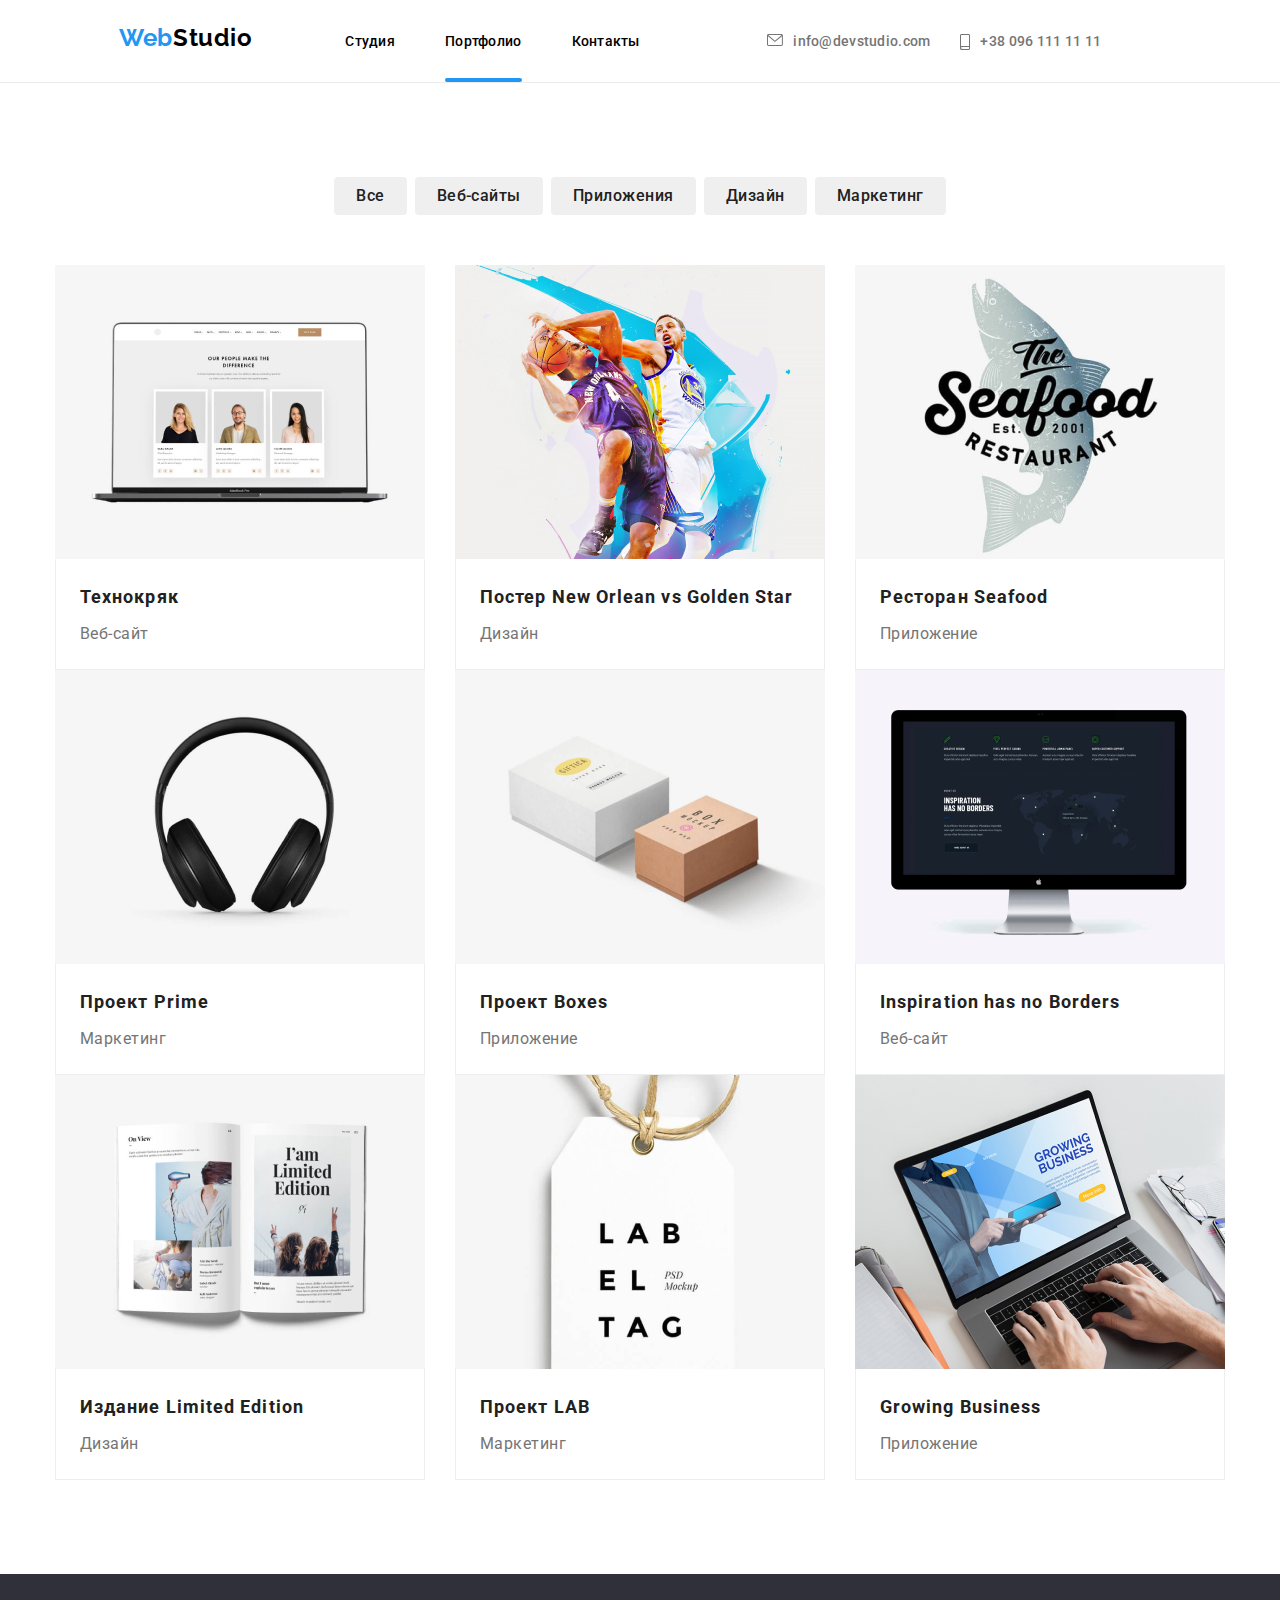
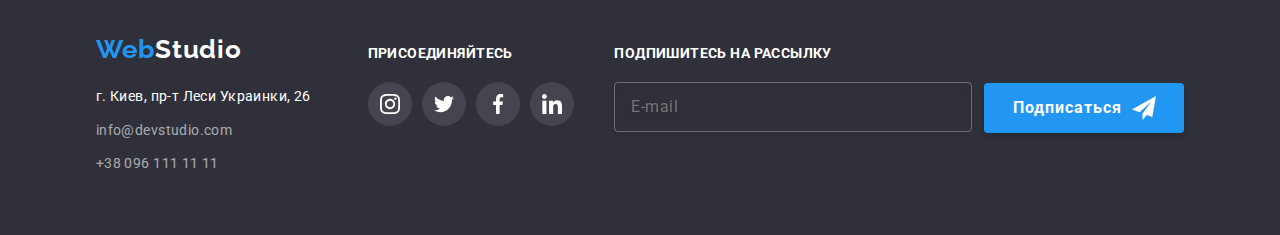
==== commit c3ce0751: "Исправлены ошибки ментора" ====
--- a/portfolio.html
+++ b/portfolio.html
@@ -68,7 +68,6 @@
     <section class="portfolio__background">
         <div class="container">
             <h2 class="hiden-h2">Контент, который мы предлагаем</h2>
-            <div>
                 <ul class="button__position">
                     <li class="button__position-bort">
                         <button class="portfolio__button-service" type="button">Все</button>
@@ -244,7 +243,6 @@
                         </a>
                     </li>
                 </ul>
-            </div> 
         </div>
     </section>
 
@@ -316,14 +314,14 @@
     </div>
 </footer>
 <!--==========MOBILE MENU================================-->
-<div class="menu" data-menu>
-    <div class="container">
-        <div class="menu-position">
-            <button class="close-button-menu" type="button" data-menu-close>
-                <svg width=18px height=18px>
-                    <use href="./img/sprite.svg#close"></use>
-                </svg>
-            </button>
+<div class="menu container" data-menu>
+    <button class="close-button-menu" type="button" data-menu-close>
+        <svg width=18px height=18px>
+            <use href="./img/sprite.svg#close"></use>
+        </svg>
+    </button>
+    <div class="menu-position">
+        <nav>
             <ul class="mobile-menu__navigation">
                 <li class="mobile-menu__link"><a class="mobile-menu__link-position" href="index.html">Студия</a>
                 </li>
@@ -331,27 +329,26 @@
                 </li>
                 <li class="mobile-menu__link"><a class="mobile-menu__link-position" href="">Контакты</a></li>
             </ul>
-            <div class="">
-                <ul class="mobile-menu__mail-phone-position">
-                    <li class="mobile-menu__phone-position">
-                        <a class="mobile-menu__phone" href="tel:+380961111111">+38 096 111 11 11</a>
-                    </li>
-                    <li class="mobile-menu__mail-position">
-                        <a class="mobile-menu__mail" href="mailto:info@devstudio.com">info@devstudio.com</a>
-                    </li>
-                </ul>
-            </div>
-            <div>
-                <ul class="social-links-position">
-                    <li class="social-links-after"><a class="social-links" href="#">Instagram</a></li>
-                    <li class="social-links-after"><a class="social-links" href="#">Twitter</a></li>
-                    <li class="social-links-after"><a class="social-links" href="#">Facebook</a></li>
-                    <li class="social-links-after"><a class="social-links" href="#">Linkedin</a></li>
-                </ul>
-            </div>
+        </nav>
+        <div class="">
+            <ul class="mobile-menu__mail-phone-position">
+                <li class="mobile-menu__phone-position">
+                    <a class="mobile-menu__phone" href="tel:+380961111111">+38 096 111 11 11</a>
+                </li>
+                <li class="mobile-menu__mail-position">
+                    <a class="mobile-menu__mail" href="mailto:info@devstudio.com">info@devstudio.com</a>
+                </li>
+            </ul>
+            <ul class="social-links-position">
+                <li class="social-links-after"><a class="social-links" href="#">Instagram</a></li>
+                <li class="social-links-after"><a class="social-links" href="#">Twitter</a></li>
+                <li class="social-links-after"><a class="social-links" href="#">Facebook</a></li>
+                <li class="social-links-after"><a class="social-links" href="#">Linkedin</a></li>
+            </ul>
         </div>
     </div>
 </div>
+
 <script src="./js/menu.js"></script>
 </body>
 </html>--- a/css/main.min.css
+++ b/css/main.min.css
@@ -1,2 +1,2 @@
-.visually-hidden{position:absolute !important;clip:rect(1px 1px 1px 1px);clip:rect(1px, 1px, 1px, 1px);padding:0 !important;border:0 !important;height:1px !important;width:1px !important;overflow:hidden}.hiden-h2{display:none}:root{--main-color: #212121;--main-color-hover-focus: #2196f3;--secondary-color-for-text: #757575;--main-font-family: "Raleway", sans-serif;--main-font-style: normal;--main-font-weight: 700;--secondary-font-weight: 400;--thread-font-weight: 500;--forthly-font-weight: 900;--secondary-main-font-family: "Roboto", sans-serif;--color-btn-for-active: #188ce8;--footer-background: #2f303a;--color-text-for-dark-theme: #ffffff;--background-color-for-backdrop: #ffffff;--color-for-radius-subscribe: #2f303a;--color-for-links-of-navigation: #000000;--color-clients-logo: #afb1b8;--background-color-our-team: #f5f4fa;--background-color-member-card: #ffffff;--background-color-ways-logo: #f5f4fa}a{text-decoration:none}ul{list-style:none}h1,h2,h3,h4,h5,h6,p{margin-top:0px;margin-bottom:0px}ul,ol{margin-top:0px;margin-bottom:0px;padding-left:0px}textarea{resize:none}.container{width:100%;padding:0 15px}@media screen and (min-width: 320px) and (max-width: 767px){.container{width:480px;margin:0 auto;padding:0 auto}}@media screen and (min-width: 768px) and (max-width: 1199px){.container{width:768px;margin:0 auto;padding:0 auto}}@media screen and (min-width: 1200px){.container{width:1200;margin:0;padding:0 auto}}.active-page::after{display:none}@media screen and (min-width: 768px) and (max-width: 1199px){.active-page::after{display:flex;content:"";background-color:var(--main-color-hover-focus);border-radius:2px;margin-top:28px;height:4px}}@media screen and (min-width: 1200px){.active-page::after{display:flex;content:"";background-color:var(--main-color-hover-focus);border-radius:2px;margin-top:28px;height:4px}}.button-service{font-family:var(--secondary-main-font-family);font-style:var(--main-font-style);font-weight:var(--main-font-weight);font-size:16px;line-height:1.88;display:flex;letter-spacing:0.06em;color:var(--color-text-for-dark-theme);background-color:var(--main-color-hover-focus);box-shadow:0px 4px 4px rgba(0,0,0,0.15);border-radius:4px;border:0px;padding:10px 32px 10px 32px;margin:auto}@media screen and (min-width: 768px) and (max-width: 1199px){.button-service{font-family:var(--secondary-main-font-family);font-style:var(--main-font-style);font-weight:var(--main-font-weight);font-size:16px;line-height:1.88;display:flex;letter-spacing:0.06em;color:var(--color-text-for-dark-theme);background-color:var(--main-color-hover-focus);box-shadow:0px 4px 4px rgba(0,0,0,0.15);border-radius:4px;border:0px;padding:10px 32px 10px 32px;margin:auto}}@media screen and (min-width: 1200px){.button-service{font-family:var(--secondary-main-font-family);font-style:var(--main-font-style);font-weight:var(--main-font-weight);font-size:16px;line-height:1.88;display:flex;letter-spacing:0.06em;color:var(--color-text-for-dark-theme);background-color:var(--main-color-hover-focus);box-shadow:0px 4px 4px rgba(0,0,0,0.15);border-radius:4px;border:0px;padding:10px 32px 10px 32px;margin:auto}}.business-background{background-image:linear-gradient(rgba(47,48,58,0.4), rgba(47,48,58,0.4)),url("../img/background_mobile@2x.jpg");background-size:cover;height:max-content;padding-bottom:118px;padding-top:118px}@media screen and (min-width: 768px) and (max-width: 1199px){.business-background{background-image:linear-gradient(rgba(47,48,58,0.4), rgba(47,48,58,0.4)),url("../img/background_laptop@2x.jpg");background-size:cover;padding-bottom:118px;padding-top:118px}}@media screen and (min-width: 1200px){.business-background{background-image:linear-gradient(rgba(47,48,58,0.4), rgba(47,48,58,0.4)),url("../img/background_desktop@2x.jpg");background-size:cover;padding-bottom:200px;padding-top:200px}}@keyframes animation-backdrop{0%{transform:scale(0.25)}25%{transform:scale(0.5)}50%{transform:scale(0.75)}75%{transform:scale(1)}90%{transform:scale(1.15)}100%{transform:scale(1)}}.backdrop{position:fixed;top:0px;left:0px;width:100%;height:100%;background-color:rgba(0,0,0,0.2)}.modal{position:absolute;left:50%;top:50%;width:450px;background-color:var(--background-color-for-backdrop);transform:translate(-50%, -50%);animation-name:animation-backdrop;animation-duration:300ms}.close-button{position:absolute;top:8px;right:8px;border:1px solid rgba(0,0,0,0.1);box-sizing:border-box;border-radius:50%;background-color:transparent;cursor:pointer;padding:0px;width:30px;height:30px;display:flex;justify-content:center;align-items:center}.close-button:hover,.close-button:focus{fill:var(--main-color-hover-focus)}.is-hidden{opacity:0;visibility:hidden;pointer-events:none}.position-form{padding-left:40px;padding-top:40px;padding-right:40px;margin:0;padding-bottom:40px}.data-form{font-family:var(--secondary-main-font-family);font-style:var(--main-font-style);font-weight:var(--main-font-weight);font-size:20px;line-height:1.5;text-align:center;letter-spacing:0.03em;color:var(--main-color)}.modal-form__position{display:flex;flex-direction:column;margin-top:10px;font-family:var(--secondary-main-font-family);font-style:var(--main-font-style);font-weight:400;font-size:12px;line-height:1.17;letter-spacing:0.01em;color:var(--secondary-color-for-text)}.modal-form__position-name{position:relative;display:block;margin-top:4px}.modal-form__position-name:hover .modal-form__icon,.modal-form__position-name.modal-form__icon{fill:var(--main-color-hover-focus);cursor:pointer;transition-timing-function:0.4,0,0.2,1}.modal__input-form{width:370px;height:40px;border-radius:5px;border:1px solid rgba(33,33,33,0.2);box-sizing:border-box;border-radius:4px;padding-left:42px;cursor:pointer;transition-duration:250ms}.modal__input-form:hover,.modal__input-form:focus{border-color:var(--main-color-hover-focus);cursor:pointer;transition-timing-function:0.4,0,0.2,1}.modal-form__icon{position:absolute;left:12px;top:12px;fill:var(--main-color)}.modal__textarea-form{width:370px;height:120px;margin-top:4px;border:1px solid rgba(33,33,33,0.2);box-sizing:border-box;border-radius:4px;padding-left:16px;padding-top:12px;cursor:pointer}.modal__textarea-form:hover,.modal__textarea-form:focus{border-color:var(--main-color-hover-focus);transition-duration:250ms}.modal-form__checkbox-label{font-family:var(--secondary-main-font-family);font-style:var(--main-font-style);font-weight:var(--secondary-font-weight);font-size:12px;line-height:1.71;letter-spacing:0.03em;color:var(--secondary-color-for-text);display:flex;align-items:baseline;justify-content:center}.modal-form__checkbox-label::before{display:block;content:"";border-radius:2px;border:1px solid var(--main-color);width:16px;height:15px;cursor:pointer}.modal-form__checkbox{margin-top:20px}.modal-form__checkbox:checked+.modal-form__checkbox-label::before{box-shadow:inset 0 0 0 1px var(--main-color-hover-focus);background-image:url("../img/Vector.svg");background-position:1px 2px;background-color:var(--main-color-hover-focus)}.modal-form__button{font-family:var(--secondary-main-font-family);font-style:var(--main-font-style);font-weight:var(--main-font-weight);font-size:16px;line-height:1.88;letter-spacing:0.06em;color:var(--color-text-for-dark-theme);background-color:var(--main-color-hover-focus);box-shadow:0px 4px 4px rgba(0,0,0,0.15);border-radius:4px;border:0px;width:200px;height:50px;margin-top:30px;text-align:center;cursor:pointer;transition-duration:250ms}.modal-form__button:hover,.modal-form__button:focus{background-color:var(--color-btn-for-active);box-shadow:0px 4px 4px rgba(0,0,0,0.15);border-radius:4px;transition-timing-function:0.4,0,0.2,1}.modal-form__button-position{display:flex;justify-content:center}.modal-form__label-link{text-decoration:underline;color:var(--main-color-hover-focus);font-family:var(--secondary-main-font-family);font-style:var(--main-font-style);font-weight:var(--secondary-font-weight)}.modal-button__position{display:block;margin-top:20px}@media screen and (min-width: 1200px){@keyframes animation-backdrop{0%{transform:scale(0.25)}25%{transform:scale(0.5)}50%{transform:scale(0.75)}75%{transform:scale(1)}90%{transform:scale(1.15)}100%{transform:scale(1)}}.backdrop{position:fixed;top:0;left:0;width:100%;height:100%;background-color:rgba(0,0,0,0.2)}.modal{position:absolute;left:50%;top:50%;width:528px;height:581px;background-color:var(--background-color-for-backdrop);transform:translate(-50%, -50%);animation-name:animation-backdrop;animation-duration:300ms}.close-button{position:absolute;top:8px;right:8px;border:1px solid rgba(0,0,0,0.1);box-sizing:border-box;border-radius:50%;background-color:transparent;cursor:pointer;padding:0px;width:30px;height:30px;display:flex;justify-content:center;align-items:center}.close-button:hover,.close-button:focus{fill:var(--main-color-hover-focus)}.is-hidden{opacity:0;visibility:hidden;pointer-events:none}.position-form{padding-left:40px;padding-top:40px;padding-right:40px;margin:0;padding-bottom:40px}.data-form{font-family:var(--secondary-main-font-family);font-style:var(--main-font-style);font-weight:var(--main-font-weight);font-size:20px;line-height:1.15;text-align:center;letter-spacing:0.03em;color:var(--main-color)}.modal-form__position{display:flex;flex-direction:column;margin-top:12px;font-family:var(--secondary-main-font-family);font-style:var(--main-font-style);font-weight:400;font-size:12px;line-height:1.17;letter-spacing:0.01em;color:var(--secondary-color-for-text)}.modal-form__position-name{position:relative;display:block;margin-top:4px}.modal-form__position-name:hover .modal-form__icon,.modal-form__position-name.modal-form__icon{fill:var(--main-color-hover-focus);cursor:pointer;transition-timing-function:0.4,0,0.2,1}.modal__input-form{width:448px;height:40px;border-radius:5px;border:1px solid rgba(33,33,33,0.2);box-sizing:border-box;border-radius:4px;padding-left:42px;cursor:pointer;transition-duration:250ms}.modal__input-form:hover,.modal__input-form:focus{border-color:var(--main-color-hover-focus);cursor:pointer;transition-timing-function:0.4,0,0.2,1}.modal-form__icon{position:absolute;left:12px;top:12px;fill:var(--main-color)}.modal__textarea-form{width:448px;height:120px;margin-top:4px;border:1px solid rgba(33,33,33,0.2);box-sizing:border-box;border-radius:4px;padding-left:16px;padding-top:12px;cursor:pointer}.modal__textarea-form:hover,.modal__textarea-form:focus{border-color:var(--main-color-hover-focus);transition-duration:250ms}.modal-form__checkbox-label{font-family:var(--secondary-main-font-family);font-style:var(--main-font-style);font-weight:400;font-size:14px;line-height:1.71;letter-spacing:0.03em;color:var(--secondary-color-for-text);display:flex;align-items:baseline;justify-content:center}.modal-form__checkbox-label::before{display:block;content:"";border-radius:2px;border:1px solid var(--main-color);width:16px;height:15px;cursor:pointer}.modal-form__checkbox{margin-top:20px}.modal-form__checkbox:checked+.modal-form__checkbox-label::before{box-shadow:inset 0 0 0 1px var(--main-color-hover-focus);background-image:url("../img/Vector.svg");background-position:1px 2px;background-color:var(--main-color-hover-focus)}.modal-form__button{font-family:var(--secondary-main-font-family);font-style:var(--main-font-style);font-weight:var(--main-font-weight);font-size:16px;line-height:1.88;letter-spacing:0.06em;color:var(--color-text-for-dark-theme);background-color:var(--main-color-hover-focus);box-shadow:0px 4px 4px rgba(0,0,0,0.15);border-radius:4px;border:0px;width:200px;height:50px;margin-top:30px;cursor:pointer;transition-duration:250ms}.modal-form__button:hover,.modal-form__button:focus{background-color:var(--color-btn-for-active);box-shadow:0px 4px 4px rgba(0,0,0,0.15);border-radius:4px;transition-timing-function:0.4,0,0.2,1}.modal-form__label-link{text-decoration:underline;color:var(--main-color-hover-focus)}.modal-button__position{display:block;margin-top:20px}}.menu{position:fixed;top:0;left:0;width:100%;height:100%;background-color:#ffffff;box-shadow:0px 4px 8px rgba(0,0,0,0.04),0px 2px 4px rgba(0,0,0,0.08),0px 1px 3px rgba(0,0,0,0.16);opacity:0;visibility:hidden;pointer-events:none;display:flex}.menu.is-open{opacity:1;visibility:visible;pointer-events:auto}.menu-position{display:flex;flex-direction:column;justify-content:space-between;align-items:stretch}.close-button-menu{position:absolute;top:21px;right:15px;border:none;box-sizing:border-box;border-radius:50%;background-color:transparent;cursor:pointer;padding:0px;display:flex;justify-content:center;align-items:center}.close-button-menu:hover,.close-button-menu:focus{fill:var(--main-color-hover-focus)}.mobile-menu{position:absolute;animation-name:animation-backdrop;animation-duration:300ms;width:480px;height:796px}.mobile-menu__navigation{position:relative;display:flex;flex-direction:column;padding-left:40px;padding-top:48px}.mobile-menu__link{display:flex}.mobile-menu__link:not(:nth-last-child(1)){margin-bottom:32px}.mobile-menu__link-position{font-family:var(--secondary-main-font-family);font-style:var(--main-font-style);font-weight:var(--thread-font-weight);font-size:40px;line-height:1.18;letter-spacing:0.02em;color:var(--main-color)}.mobile-menu__link-position:hover,.mobile-menu__link-position:focus{color:var(--main-color-hover-focus)}.mobile-menu__mail-phone-position{display:flex;flex-direction:column;margin-left:40px;margin-bottom:64px}.mobile-menu__phone{font-family:var(--secondary-main-font-family);font-style:var(--main-font-style);font-weight:var(--thread-font-weight);font-size:34px;line-height:1.18;letter-spacing:0.02em;color:var(--main-color-hover-focus)}.mobile-menu__phone-position{margin-bottom:32px}.mobile-menu__mail{font-family:var(--secondary-main-font-family);font-style:var(--main-font-style);font-weight:var(--thread-font-weight);font-size:24px;line-height:1.17;letter-spacing:0.02em;color:var(--secondary-color-for-text)}.social-links{font-family:var(--secondary-main-font-family);font-style:var(--main-font-style);font-weight:var(--thread-font-weight);font-size:18px;line-height:1.22;letter-spacing:0.02em;color:var(--main-color-hover-focus)}.social-links-after:not(:last-child)::after{content:"";border:1px solid rgba(33,33,33,0.2);transform:rotate(90deg);margin-left:10px;margin-right:10px}.social-links-position{display:flex;margin-left:40px}@media screen and (min-width: 768px) and (max-width: 1199px){.navigation-bar__mobile-menu{display:none}}@media screen and (min-width: 1200px){.navigation-bar__mobile-menu{display:none}}.logo__three-letters{color:var(--main-color-hover-focus)}.navigation-bar{font-family:var(--main-font-family);font-style:var(--main-font-style);font-weight:var(--main-font-weight);font-size:24px;line-height:1.19;letter-spacing:0.03em;color:var(--main-color);display:flex;justify-content:space-between}.navigation-bar a{color:var(--color-for-links-of-navigation)}.navigation-bar__contacts,.navigation-bar__portfolio,.navigation-bar__studio{display:none}.navigation-bar__mail-phone{display:none}.navigation-bar__menu-position{border:none;background-color:inherit}.position-header{padding-bottom:16px;padding-top:16px;padding-left:15px;padding-right:15px}.navigation-bar__menu-position:hover,.navigation-bar__menu-position:focus{fill:var(--main-color-hover-focus)}@media screen and (min-width: 768px) and (max-width: 1199px){.position-header{display:flex;padding:21px 15px 0px 15px}.navigation-bar{display:flex;justify-content:flex-start}.navigation-bar__contacts,.navigation-bar__portfolio,.navigation-bar__studio{display:flex;color:var(--main-color);transition-duration:250ms;transition-timing-function:0.4,0,0.2,1}.navigation-bar__contacts:hover,.navigation-bar__contacts:focus,.navigation-bar__portfolio:hover,.navigation-bar__portfolio:focus,.navigation-bar__studio:hover,.navigation-bar__studio:focus{color:var(--main-color-hover-focus)}.navigation-bar__mail-phone{font-family:var(--secondary-main-font-family);font-style:var(--main-font-style);font-weight:var(--thread-font-weight);font-size:14px;line-height:1.14;letter-spacing:0.02em;color:var(--secondary-color-for-text);display:flex;flex-direction:row-reverse;margin-right:30px;flex-direction:row-reverse;transition-duration:250ms;transition-timing-function:0.4,0,0.2,1}.navigation-bar__mail-phone:hover{color:var(--main-color-hover-focus)}.navigation-bar__mail-phone:hover svg{fill:var(--main-color-hover-focus)}.navigation-bar__mail-phone:focus{color:var(--main-color-hover-focus)}.navigation-bar__mail-phone:focus svg{fill:var(--main-color-hover-focus)}.navigation-bar__mail-phone:focus{fill:var(--main-color-hover-focus)}.navigation-link{font-family:var(--secondary-main-font-family);font-style:var(--main-font-style);font-weight:var(--thread-font-weight);font-size:14px;line-height:1.14;letter-spacing:0.02em;color:var(--main-color);display:flex;margin-top:8px;margin-left:88px}.navigation-link__position:not(:last-child){margin-right:50px}.mail-phone__position{display:flex;margin-left:60px}.mail-phone__logo{margin-right:10px;fill:var(--secondary-color-for-text)}.position-link__mail{display:flex;flex-direction:column;align-items:flex-start}.position-mail-phone:nth-child(2){margin-top:10px}}@media screen and (min-width: 1200px){.header{padding-top:24px}.position-header{display:flex;padding:0px 0px 0px 0px;justify-content:space-around;align-items:baseline}.navigation-bar{justify-content:space-between;align-items:baseline}.navigation-bar__contacts,.navigation-bar__portfolio,.navigation-bar__studio{display:flex;color:var(--main-color);transition-duration:250ms;transition-timing-function:0.4,0,0.2,1}.navigation-bar__contacts:hover,.navigation-bar__portfolio:hover,.navigation-bar__studio:hover{color:var(--main-color-hover-focus)}.navigation-bar__contacts:focus,.navigation-bar__portfolio:focus,.navigation-bar__studio:focus{color:var(--main-color-hover-focus)}.navigation-bar__mail-phone{font-family:var(--secondary-main-font-family);font-style:var(--main-font-style);font-weight:var(--thread-font-weight);font-size:14px;line-height:1.14;letter-spacing:0.02em;color:var(--secondary-color-for-text);display:flex;flex-direction:row-reverse;margin-right:30px;display:flex;flex-direction:row-reverse;transition-duration:250ms;transition-timing-function:0.4,0,0.2,1}.navigation-bar__mail-phone:hover{color:var(--main-color-hover-focus)}.navigation-bar__mail-phone:hover svg{fill:var(--main-color-hover-focus)}.navigation-bar__mail-phone:focus{color:var(--main-color-hover-focus)}.navigation-bar__mail-phone:focus svg{fill:var(--main-color-hover-focus)}.navigation-bar__mail-phone:focus{fill:var(--main-color-hover-focus)}.navigation-link{font-family:var(--secondary-main-font-family);font-style:var(--main-font-style);font-weight:var(--thread-font-weight);font-size:14px;line-height:1.14;letter-spacing:0.02em;color:var(--main-color);display:flex;margin-left:93px}.navigation-link__position:not(:last-child){margin-right:50px}.mail-phone__position{display:flex}.mail-phone__logo{margin-right:10px;fill:var(--secondary-color-for-text)}.position-link__mail{display:flex;margin-right:30px}}.business{font-family:var(--secondary-main-font-family);font-style:var(--main-font-style);font-weight:var(--forthly-font-weight);font-size:26px;line-height:1.62;text-align:center;letter-spacing:0.06em;text-transform:uppercase;color:var(--color-text-for-dark-theme);padding-bottom:30px}@media screen and (min-width: 1200px){.business{font-size:44px;line-height:1.37}}.ways-section-position{padding-top:60px;padding-bottom:60px}.ways-position{display:flex;flex-direction:column;justify-content:center}.ways-logo-position{display:flex;background-color:var(--background-color-ways-logo);border-radius:4px;width:450px;height:120px;justify-content:center;align-items:center;margin-bottom:30px}.ways{font-family:var(--secondary-main-font-family);font-style:var(--main-font-style);font-weight:var(--main-font-weight);font-size:14px;line-height:1.14;letter-spacing:0.03em;text-transform:uppercase;color:var(--main-color);margin-bottom:10px;display:flex;justify-content:center}.ways-option{font-family:var(--secondary-main-font-family);font-style:var(--main-font-style);font-weight:var(--secondary-font-weight);font-size:14px;line-height:1.72;letter-spacing:0.03em;color:var(--secondary-color-for-text);text-transform:none}.ways-card-position{width:inherit}.ways-card-position:not(:last-child){margin-bottom:30px}.ways-logo{background-color:var(--background-color-ways-logo);border-radius:4px}@media screen and (min-width: 768px) and (max-width: 1199px){.ways-position{flex-direction:row;flex-wrap:wrap;justify-content:flex-start}.ways-card-position{width:354px;margin-bottom:0px}.ways-card-position:nth-child(2n+1){margin-right:30px}.ways-card-position:first-child{margin-bottom:30px}.ways-logo-position{width:inherit}}@media screen and (min-width: 1200px){.ways-section-position{padding-top:94px;padding-bottom:94px}.hiden-ways{display:none}.ways-position{justify-content:center;flex-direction:row;padding-left:15px}.ways-card-position{width:270px;margin-left:0px;margin-bottom:0px}.ways-card-position:not(:nth-last-child(1)){margin-right:30px}.ways{justify-content:flex-start}.ways-logo{background-color:var(--background-color-ways-logo);border-radius:4px}.ways-logo-position{width:270px}}.our-work-position{display:none}@media screen and (min-width: 1200px){.our-work-position{display:block;padding-bottom:22px}.our-work{font-family:var(--secondary-main-font-family);font-style:var(--main-font-style);font-weight:var(--main-font-weight);font-size:36px;line-height:1.17;text-align:center;letter-spacing:0.03em;color:var(--main-color);display:flex;justify-content:center}.our-work-image{display:flex;margin-top:50px;justify-content:center}.our-work-image-position:not(:last-child){margin-right:30px}.our-work-description{font-family:var(--secondary-main-font-family);font-style:var(--main-font-style);font-weight:var(--main-font-weight);font-size:14px;line-height:1.14;text-align:center;letter-spacing:0.03em;text-transform:uppercase;color:var(--color-text-for-dark-theme);background-color:rgba(47,48,58,0.8);padding-top:27px;padding-left:83px;padding-right:82px;top:0px;left:0px;width:100%;height:70px;overflow:auto;transform:translateY(-105%)}}.our-team-position{background-color:var(--background-color-our-team);padding-top:60px;padding-bottom:60px}.member-card{background-color:var(--background-color-member-card);box-shadow:0px 1px 3px rgba(0,0,0,0.12),0px 1px 1px rgba(0,0,0,0.14),0px 2px 1px rgba(0,0,0,0.2);border-radius:0px 0px 4px 4px;width:450px}.member-card:not(:last-child){margin-bottom:30px}.member-card:nth-child(1),.member-card:nth-child(2){margin-bottom:30px}.our-team-members{display:flex;flex-direction:column;width:465px}.our-team{font-family:var(--secondary-main-font-family);font-style:var(--main-font-style);font-weight:var(--main-font-weight);font-size:36px;line-height:1.17;text-align:center;letter-spacing:0.03em;color:var(--main-color);margin-bottom:30px}.team-member{font-family:var(--secondary-main-font-family);font-style:var(--main-font-style);font-weight:var(--thread-font-weight);font-size:16px;line-height:1.19;text-align:center;letter-spacing:0.03em;color:var(--main-color);margin-top:30px}.member-profession{font-family:var(--secondary-main-font-family);font-style:var(--main-font-style);font-weight:var(--secondary-font-weight);font-size:16px;line-height:1.19;text-align:center;letter-spacing:0.03em;color:var(--secondary-color-for-text);margin-top:10px}.member-logo-position{display:flex;justify-content:center;margin-bottom:30px;margin-top:16px}.member-logo-background{display:flex;width:44px;height:44px;align-items:center;justify-content:center;border-radius:50px;transition-duration:250ms;transition-timing-function:0.4,0,0.2,1}.member-logo-background:not(:nth-last-child(1)){margin-right:10px}.member-logo-background:hover,.member-logo-background:focus{background-color:var(--main-color-hover-focus)}.member-logo-background:hover .member-logo,.member-logo-background:focus .member-logo{fill:var(--background-color-member-card)}.member-logo{fill:var(--color-clients-logo);transition-duration:250ms;transition-timing-function:0.4,0,0.2,1}@media screen and (min-width: 768px) and (max-width: 1199px){.our-team-members{display:flex;flex-wrap:wrap;flex-direction:row;justify-content:flex-start;width:100%}.member-card{width:354px;margin-left:0px}.member-card:first-child{margin-bottom:30px}.member-card:not(:last-child){margin-bottom:0px}.member-card:not(:nth-last-child(1)){margin-right:0px}.member-card:nth-child(2n+1){margin-right:30px}.member-card:nth-child(1),.member-card:nth-child(2){margin-bottom:30px}.member-logo-position{margin-bottom:24px}}@media screen and (min-width: 1200px){.our-team-position{padding-top:94px;padding-bottom:94px}.member-card{width:270px}.member-card:not(:nth-last-child(1)){margin-right:30px}.member-card:first-child{margin-bottom:0px}.member-card:not(:last-child){margin-bottom:0px}.member-card:nth-child(1),.member-card:nth-child(2){margin-bottom:0px}.member-card:not(:last-child){margin-bottom:0px}.member-card:nth-child(1),.member-card:nth-child(2){margin-bottom:0px}.our-team-members{display:flex;justify-content:center;flex-direction:row;width:auto}.team-member{font-family:var(--secondary-main-font-family);font-style:var(--main-font-style);font-weight:var(--thread-font-weight);font-size:16px;line-height:1, 19;text-align:center;letter-spacing:0.03em;color:var(--main-color);margin-top:30px}.member-profession{font-family:var(--secondary-main-font-family);font-style:var(--main-font-style);font-weight:var(--secondary-font-weight);font-size:16px;line-height:1.19;text-align:center;letter-spacing:0.03em;color:var(--secondary-color-for-text);margin-top:10px}.member-logo-position{display:flex;margin:16px 10px 30px 32px}.member-logo-background{display:flex;width:44px;height:44px;align-items:center;justify-content:center;border-radius:50px;transition-duration:250ms;transition-timing-function:0.4,0,0.2,1}.member-logo-background:not(:nth-last-child(1)){margin-right:10px}.member-logo-background:hover,.member-logo-background:focus{background-color:var(--main-color-hover-focus)}.member-logo-background:hover .member-logo,.member-logo-background:focus .member-logo{fill:var(--background-color-member-card)}.member-logo{fill:var(--color-clients-logo);transition-duration:250ms;transition-timing-function:0.4,0,0.2,1}}.our-clients{padding-top:60px;padding-bottom:60px;margin-left:15px}.clients-name-section{font-family:var(--secondary-main-font-family);font-style:var(--main-font-style);font-weight:var(--main-font-weight);font-size:22px;line-height:1.17;text-align:center;letter-spacing:0.03em;color:var(--main-color)}.clients-position{display:flex;flex-wrap:wrap;margin-top:30px}.clients-logo__position{display:flex;width:210px;height:92px;border:1px solid #afb1b8;box-sizing:border-box;border-radius:4px;justify-content:center;align-items:center;transition-duration:250ms;transition-timing-function:0.4,0,0.2,1}.clients-logo__position:nth-child(even){margin-left:30px}.clients-logo__position:nth-child(3){margin-top:30px;margin-bottom:30px}.clients-logo__position:nth-child(4){margin-top:30px;margin-bottom:30px}.clients-logo__position:hover .clients-logo,.clients-logo__position:focus .clients-logo{fill:var(--main-color-hover-focus)}.clients-logo{fill:var(--color-clients-logo);transition-duration:250ms;transition-timing-function:0.4,0,0.2,1}.clients-logo__position:hover,.clients-logo__position:focus{border:1px solid;border-color:var(--main-color-hover-focus)}@media screen and (min-width: 768px) and (max-width: 1199px){.our-clients{margin-left:0px}.clients-logo__position{width:226px}.clients-logo__position:nth-child(1){margin-right:30px;margin-bottom:30px}.clients-logo__position:nth-child(5){margin-left:30px;margin-right:30px}.clients-logo__position:nth-child(3){margin:0px 0px 0px 30px}.clients-logo__position:nth-child(even){margin:0px}.clients-logo{fill:var(--color-clients-logo);transition-duration:250ms;transition-timing-function:0.4,0,0.2,1}.clients-logo__position:hover,.clients-logo__position:focus{border:1px solid;border-color:var(--main-color-hover-focus)}}@media screen and (min-width: 1200px){.our-clients{padding-top:94px;padding-bottom:94px;margin-left:0px}.clients-name-section{font-size:36px}.clients-position{justify-content:center;margin-top:50px;margin-right:-30px}.clients-logo__position{width:170px}.clients-logo__position:not(:last-child){margin-right:30px}.clients-logo__position:nth-child(3){margin:0px 30px 0px 0px}.clients-logo__position:nth-child(even){margin:0px 30px 0px 0px}.clients-logo__position:hover .clients-logo,.clients-logo__position:focus .clients-logo{fill:var(--main-color-hover-focus)}.clients-logo{fill:var(--color-clients-logo);transition-duration:250ms;transition-timing-function:0.4,0,0.2,1}.clients-logo__position:hover,.clients-logo__position:focus{border:1px solid;border-color:var(--main-color-hover-focus)}}.footer__position{background-color:var(--footer-background);padding-bottom:60px;padding-top:60px}.footer-link{font-family:var(--main-font-family);font-style:var(--main-font-style);font-weight:var(--main-font-weight);font-size:26px;line-height:1.19;letter-spacing:0.03em;color:var(--color-text-for-dark-theme);margin-bottom:20px}.footer__living{font-family:var(--secondary-main-font-family);font-style:var(--main-font-style);font-weight:var(--secondary-font-weight);font-size:14px;line-height:1.71;letter-spacing:0.03em;color:var(--color-text-for-dark-theme);width:231px}.address-mail{font-family:var(--secondary-main-font-family);font-style:var(--main-font-style);font-weight:var(--secondary-font-weight);font-size:14px;line-height:1.72;letter-spacing:0.03em;color:rgba(255,255,255,0.6)}.address-phone{font-family:var(--secondary-main-font-family);font-style:var(--main-font-style);font-weight:var(--secondary-font-weight);font-size:14px;line-height:1.72;letter-spacing:0.03em;color:rgba(255,255,255,0.6)}.footer-address__mail-position{margin-top:9px}.footer-address__phone-position{margin-top:9px}.footer__link-sign{font-family:var(--secondary-main-font-family);font-style:var(--main-font-style);font-weight:var(--main-font-weight);font-size:14px;line-height:1.14;letter-spacing:0.03em;text-transform:uppercase;color:var(--color-text-for-dark-theme);text-align:center}.footer__position-address-link{display:flex;flex-direction:column;align-items:center}.footer__sign-logo-position{display:flex;margin-top:20px;justify-content:center}.footer__sign-logo-background{display:flex;width:44px;height:44px;align-items:center;justify-content:center;box-sizing:border-box;border-radius:50px;background-color:rgba(255,255,255,0.1);transition-duration:250ms;transition-timing-function:0.4,0,0.2,1}.footer__sign-logo-background:not(:nth-last-child(1)){margin-right:10px}.footer__sign-logo-background:hover,.footer__sign-logo-background:focus{background-color:var(--main-color-hover-focus)}.footer__sign-logo{fill:var(--color-text-for-dark-theme)}.footer__subscribe-position{font-family:var(--secondary-main-font-family);font-style:var(--main-font-style);font-weight:var(--main-font-weight);font-size:14px;line-height:1.14;letter-spacing:0.03em;text-transform:uppercase;color:var(--color-text-for-dark-theme);text-align:center;margin-bottom:20px}.footer-subscribe__input{background-color:var(--color-for-radius-subscribe);width:450px;height:50px;border:1px solid rgba(255,255,255,0.3);box-sizing:border-box;filter:drop-shadow(0px 4px 4px rgba(0,0,0,0.15));border-radius:4px;font-family:var(--secondary-main-font-family);font-style:var(--main-font-style);font-weight:var(--secondary-font-weight);font-size:16px;line-height:20px;display:flex;align-items:center;justify-content:center;letter-spacing:0.03em;color:rgba(255,255,255,0.6);padding-left:15px}.footer-subscribe__button{position:relative;background:var(--main-color-hover-focus);box-shadow:0px 4px 4px rgba(0,0,0,0.15);border-radius:4px;width:200px;height:50px;margin-top:20px;display:flex;justify-content:center;align-items:center;cursor:pointer;font-family:var(--secondary-main-font-family);font-style:var(--main-font-style);font-weight:var(--main-font-weight);font-size:16px;line-height:1.88;letter-spacing:0.06em;color:var(--color-text-for-dark-theme);border:0px}.footer-subscribe__button-position{display:flex;justify-content:center}.footer-subscribe__icon{fill:var(--color-text-for-dark-theme);margin-left:10px}.footer__input-position{display:flex;justify-content:center}.footer__position-address-link-sign{margin-top:20px;margin-bottom:60px}.footer__position-subscribe{margin-bottom:60px}@media screen and (min-width: 768px) and (max-width: 1199px){.footer__position-address-link-sign{display:flex;margin-bottom:60px;justify-content:space-around}.footer__position-link-sign{display:flex;flex-wrap:wrap;justify-content:space-around;align-items:baseline}.address-mobile-position{margin-top:0px;margin-bottom:0px}.footer__sign-logo-position{margin-bottom:0px}}@media screen and (min-width: 1200px){.footer__position{padding-bottom:60px;padding-top:60px}.footer-link{font-family:var(--main-font-family);font-style:var(--main-font-style);font-weight:var(--main-font-weight);font-size:26px;line-height:1.19;letter-spacing:0.03em;color:var(--color-text-for-dark-theme)}.footer__living{margin-top:0px}.address-mail{font-family:var(--secondary-main-font-family);font-style:var(--main-font-style);font-weight:var(--secondary-font-weight);font-size:14px;line-height:1.72;letter-spacing:0.03em;color:rgba(255,255,255,0.6)}.address-phone{font-family:var(--secondary-main-font-family);font-style:var(--main-font-style);font-weight:var(--secondary-font-weight);font-size:14px;line-height:1.72;letter-spacing:0.03em;color:rgba(255,255,255,0.6)}.footer__subscribe-position-btn{display:flex}.footer-address__mail-position{margin-top:9px}.footer-subscribe__button-position{margin-top:17px}.footer__position-subscribe{display:flex;align-items:flex-start;flex-direction:column}.footer-address__phone-position{margin-top:9px}.footer__link-sign{margin-left:0px}.footer__position-address-link{display:flex;align-items:baseline}.address-mobile-position{margin-top:0px;margin-bottom:0px}.footer__position-link-sign{display:flex;justify-content:space-evenly;align-items:baseline}.footer__sign-logo-position{display:flex;margin-left:0px;margin-bottom:0px;margin-top:20px}.footer__sign-logo-background{display:flex;width:44px;height:44px;align-items:center;justify-content:center;box-sizing:border-box;border-radius:50px;background-color:rgba(255,255,255,0.1);transition-duration:250ms;transition-timing-function:0.4,0,0.2,1}.footer__sign-logo-background:not(:nth-last-child(1)){margin-right:10px}.footer__sign-logo-background:hover,.footer__sign-logo-background:focus{background-color:var(--main-color-hover-focus)}.footer__sign-logo{fill:var(--color-text-for-dark-theme)}.footer__subscribe-position{text-align:start;margin-bottom:20px;margin-left:0px}.footer-subscribe{margin-left:0px;margin-top:0px}.footer-subscribe__input{width:358px;padding-top:15px;padding-left:16px;padding-bottom:15px}.footer-subscribe__button{position:relative;background:var(--main-color-hover-focus);box-shadow:0px 4px 4px rgba(0,0,0,0.15);border-radius:4px;width:200px;height:50px;margin-left:12px;margin-top:20px;display:flex;justify-content:center;align-items:center;cursor:pointer;font-family:var(--secondary-main-font-family);font-style:var(--main-font-style);font-weight:var(--main-font-weight);font-size:16px;line-height:1.88;letter-spacing:0.06em;color:var(--color-text-for-dark-theme);border:0px}.footer-subscribe__icon{fill:var(--color-text-for-dark-theme);margin-left:10px}}.portfolio__background{padding-bottom:60px;padding-top:60px;border-top:1px solid #ececec;padding-left:15px}.button__position{display:flex;justify-content:left;flex-wrap:wrap}.button__position-bort:not(:last-child){padding-right:8px}.button__position-bort:nth-child(5){padding-top:15px}.button__position-bort:nth-child(4){padding-top:15px}.content-picture-size{width:450px}.content-position{display:flex;margin-top:40px;flex-wrap:wrap}.content-maket{background-color:var(--background-color-member-card);box-sizing:border-box}.content__border{border-bottom:1px solid #eeeeee;border-left:1px solid #eeeeee;border-right:1px solid #eeeeee;width:450px;padding:20px 0px 20px 24px}.content__position-block{flex-basis:calc((100% - 90px) / 3);margin-bottom:30px;position:relative;transition-duration:250ms;transition-timing-function:0.4,0,0.2,1}.content__position-block:hover,.content__position-block:focus{box-shadow:0px 1px 1px rgba(0,0,0,0.12),0px 4px 4px rgba(0,0,0,0.06),1px 4px 6px rgba(0,0,0,0.16)}.portfolio__button-service{font-family:var(--secondary-main-font-family);font-style:var(--main-font-style);font-weight:var(--thread-font-weight);font-size:16px;line-height:1.63;text-align:center;letter-spacing:0.03em;color:var(--main-color);display:flex;padding:6px 22px 6px 22px;border:0px;transition-duration:250ms;transition-timing-function:0.4,0,0.2,1;cursor:pointer;border-radius:4px}.portfolio__button-service:hover,.portfolio__button-service:focus{background:var(--main-color-hover-focus);color:var(--color-text-for-dark-theme);box-shadow:0px 3px 1px rgba(0,0,0,0.1),0px 1px 2px rgba(0,0,0,0.08),0px 2px 2px rgba(0,0,0,0.12);border-radius:4px}.overlay{position:absolute;font-family:var(--secondary-main-font-family);font-style:var(--main-font-style);font-weight:var(--secondary-font-weight);font-size:18px;line-height:1.56;letter-spacing:0.03em;color:var(--color-text-for-dark-theme);background-color:rgba(33,150,243,0.9);padding-top:64px;padding-left:24px;padding-right:24px;top:0px;left:0px;width:100%;height:294px;overflow:auto;transform:translateY(100%);transition:transform 500ms linear}.hiden-overlay{position:relative;overflow:hidden;width:450px;height:294px}.animation-maket-overlay:hover .overlay,.animation-maket-overlay:focus .overlay{transform:translateY(0%)}.content__name{font-family:var(--secondary-main-font-family);font-style:var(--main-font-style);font-weight:var(--main-font-weight);font-size:18px;line-height:2;letter-spacing:0.06em;color:var(--main-color)}.direction{font-family:var(--secondary-main-font-family);font-style:var(--main-font-style);font-weight:var(--secondary-font-weight);font-size:16px;line-height:1.87;letter-spacing:0.03em;color:var(--secondary-color-for-text);padding-top:4px}@media screen and (min-width: 768px) and (max-width: 1199px){.button__position{justify-content:center;flex-wrap:nowrap}.button__position-bort:not(:last-child){padding-right:0px;margin-right:8px}.button__position-bort:nth-child(5){padding-top:0px}.button__position-bort:nth-child(4){padding-top:0px}.content-position{margin-top:30px;flex-wrap:wrap}.content__position-block{width:354px}.content__position-block:nth-child(2n+1){margin-right:30px}.hiden-overlay{width:354px}.content-picture-size{width:354px}.content__border{width:354px}}@media screen and (min-width: 1200px){.portfolio__background{padding-bottom:94px;padding-top:94px;padding-left:0px;padding-right:0px}.button__position{display:flex;justify-content:center;flex-wrap:nowrap}.button__position-bort:not(:last-child){padding-right:8px}.button__position-bort:nth-child(5){padding-top:0px}.button__position-bort:nth-child(4){padding-top:0px}.content-picture-size{width:370px}.content-position{margin-top:50px;flex-wrap:wrap;justify-content:center}.content-maket{background-color:var(--background-color-member-card);box-sizing:border-box;display:flex}.content__border{border-bottom:1px solid #eeeeee;border-left:1px solid #eeeeee;border-right:1px solid #eeeeee;width:370px;padding:20px 0px 20px 24px}.content__position-block{flex-basis:calc((100% - 90px) / 9);margin-bottom:30px;position:relative;transition-duration:250ms;transition-timing-function:0.4,0,0.2,1;width:calc(100% - 30px)/3;display:flex}.content__position-block:nth-child(3n+2){margin:0px 25px 0px 25px}.content-maket-position:hover{box-shadow:0px 1px 1px rgba(0,0,0,0.12),0px 4px 4px rgba(0,0,0,0.06),1px 4px 6px rgba(0,0,0,0.16)}.portfolio__button-service{font-family:var(--secondary-main-font-family);font-style:var(--main-font-style);font-weight:var(--thread-font-weight);font-size:16px;line-height:1.63;text-align:center;letter-spacing:0.03em;color:var(--main-color);display:flex;padding:6px 22px 6px 22px;border:0px;transition-duration:250ms;transition-timing-function:0.4,0,0.2,1;cursor:pointer}.portfolio__button-service:hover,.portfolio__button-service:focus{background:var(--main-color-hover-focus);color:var(--color-text-for-dark-theme);box-shadow:0px 3px 1px rgba(0,0,0,0.1),0px 1px 2px rgba(0,0,0,0.08),0px 2px 2px rgba(0,0,0,0.12);border-radius:4px}.overlay{position:absolute;font-family:var(--secondary-main-font-family);font-style:var(--main-font-style);font-weight:var(--secondary-font-weight);font-size:18px;line-height:1.56;letter-spacing:0.03em;color:var(--color-text-for-dark-theme);background-color:rgba(33,150,243,0.9);padding-top:64px;padding-left:24px;padding-right:24px;top:0px;left:0px;width:100%;height:294px;overflow:auto;transform:translateY(100%);transition:transform 500ms linear}.hiden-overlay{position:relative;overflow:hidden;width:370px;height:294px}.animation-maket-overlay:hover .overlay,.animation-maket-overlay:focus .overlay{transform:translateY(0%)}.content__name{font-family:var(--secondary-main-font-family);font-style:var(--main-font-style);font-weight:var(--main-font-weight);font-size:18px;line-height:2;letter-spacing:0.06em;color:var(--main-color)}.direction{font-family:var(--secondary-main-font-family);font-style:var(--main-font-style);font-weight:var(--secondary-font-weight);font-size:16px;line-height:1.87;letter-spacing:0.03em;color:var(--secondary-color-for-text);padding-top:4px}}
+.visually-hidden{position:absolute !important;clip:rect(1px 1px 1px 1px);clip:rect(1px, 1px, 1px, 1px);padding:0 !important;border:0 !important;height:1px !important;width:1px !important;overflow:hidden}.hiden-h2{display:none}:root{--main-color: #212121;--main-color-hover-focus: #2196f3;--secondary-color-for-text: #757575;--main-font-family: "Raleway", sans-serif;--main-font-style: normal;--main-font-weight: 700;--secondary-font-weight: 400;--thread-font-weight: 500;--forthly-font-weight: 900;--secondary-main-font-family: "Roboto", sans-serif;--color-btn-for-active: #188ce8;--footer-background: #2f303a;--color-text-for-dark-theme: #ffffff;--background-color-for-backdrop: #ffffff;--color-for-radius-subscribe: #2f303a;--color-for-links-of-navigation: #000000;--color-clients-logo: #afb1b8;--background-color-our-team: #f5f4fa;--background-color-member-card: #ffffff;--background-color-ways-logo: #f5f4fa}a{text-decoration:none}ul{list-style:none}h1,h2,h3,h4,h5,h6,p{margin-top:0px;margin-bottom:0px}ul,ol{margin-top:0px;margin-bottom:0px;padding-left:0px}textarea{resize:none}.container{width:100%;padding:0 15px}@media screen and (min-width: 320px) and (max-width: 767px){.container{width:480px;margin:0 auto;padding:0 auto}}@media screen and (min-width: 768px) and (max-width: 1199px){.container{width:768px;margin:0 auto;padding:0 auto}}@media screen and (min-width: 1200px){.container{width:1200px;margin:0 auto;padding:0 auto}}.active-page::after{display:none}@media screen and (min-width: 768px) and (max-width: 1199px){.active-page::after{display:flex;content:"";background-color:var(--main-color-hover-focus);border-radius:2px;margin-top:28px;height:4px}}@media screen and (min-width: 1200px){.active-page::after{display:flex;content:"";background-color:var(--main-color-hover-focus);border-radius:2px;margin-top:28px;height:4px}}.button-service{font-family:var(--secondary-main-font-family);font-style:var(--main-font-style);font-weight:var(--main-font-weight);font-size:16px;line-height:1.88;display:flex;letter-spacing:0.06em;color:var(--color-text-for-dark-theme);background-color:var(--main-color-hover-focus);box-shadow:0px 4px 4px rgba(0,0,0,0.15);border-radius:4px;border:0px;padding:10px 32px 10px 32px;margin:auto}@media screen and (min-width: 768px) and (max-width: 1199px){.button-service{font-family:var(--secondary-main-font-family);font-style:var(--main-font-style);font-weight:var(--main-font-weight);font-size:16px;line-height:1.88;display:flex;letter-spacing:0.06em;color:var(--color-text-for-dark-theme);background-color:var(--main-color-hover-focus);box-shadow:0px 4px 4px rgba(0,0,0,0.15);border-radius:4px;border:0px;padding:10px 32px 10px 32px;margin:auto}}@media screen and (min-width: 1200px){.button-service{font-family:var(--secondary-main-font-family);font-style:var(--main-font-style);font-weight:var(--main-font-weight);font-size:16px;line-height:1.88;display:flex;letter-spacing:0.06em;color:var(--color-text-for-dark-theme);background-color:var(--main-color-hover-focus);box-shadow:0px 4px 4px rgba(0,0,0,0.15);border-radius:4px;border:0px;padding:10px 32px 10px 32px;margin:auto}}.business-background{background-image:linear-gradient(rgba(47,48,58,0.4), rgba(47,48,58,0.4)),url("../img/background_mobile@2x.jpg");background-size:cover;height:max-content;padding-bottom:118px;padding-top:118px}@media screen and (min-width: 768px) and (max-width: 1199px){.business-background{background-image:linear-gradient(rgba(47,48,58,0.4), rgba(47,48,58,0.4)),url("../img/background_laptop@2x.jpg");background-size:cover;padding-bottom:118px;padding-top:118px}}@media screen and (min-width: 1200px){.business-background{background-image:linear-gradient(rgba(47,48,58,0.4), rgba(47,48,58,0.4)),url("../img/background_desktop@2x.jpg");background-size:cover;padding-bottom:200px;padding-top:200px}}@keyframes animation-backdrop{0%{transform:scale(0.25)}25%{transform:scale(0.5)}50%{transform:scale(0.75)}75%{transform:scale(1)}90%{transform:scale(1.15)}100%{transform:scale(1)}}.backdrop{position:fixed;top:0px;left:0px;width:100%;height:100%;background-color:rgba(0,0,0,0.2)}.modal{position:absolute;left:50%;top:50%;width:450px;background-color:var(--background-color-for-backdrop);transform:translate(-50%, -50%);animation-name:animation-backdrop;animation-duration:300ms}.close-button{position:absolute;top:8px;right:8px;border:1px solid rgba(0,0,0,0.1);box-sizing:border-box;border-radius:50%;background-color:transparent;cursor:pointer;padding:0px;width:30px;height:30px;display:flex;justify-content:center;align-items:center}.close-button:hover,.close-button:focus{fill:var(--main-color-hover-focus)}.is-hidden{opacity:0;visibility:hidden;pointer-events:none}.position-form{padding:40px 25px 40px 25px;margin:0}.data-form{font-family:var(--secondary-main-font-family);font-style:var(--main-font-style);font-weight:var(--main-font-weight);font-size:20px;line-height:1.5;text-align:center;letter-spacing:0.03em;color:var(--main-color)}.modal-form__position{display:flex;flex-direction:column;margin-top:10px;font-family:var(--secondary-main-font-family);font-style:var(--main-font-style);font-weight:400;font-size:12px;line-height:1.17;letter-spacing:0.01em;color:var(--secondary-color-for-text)}.modal-form__position-name{position:relative;display:block;margin-top:4px}.modal-form__position-name:hover .modal-form__icon,.modal-form__position-name.modal-form__icon{fill:var(--main-color-hover-focus);cursor:pointer;transition-timing-function:0.4,0,0.2,1}.modal__input-form{width:370px;height:40px;border-radius:5px;border:1px solid rgba(33,33,33,0.2);box-sizing:border-box;border-radius:4px;padding-left:42px;cursor:pointer;transition-duration:250ms}.modal__input-form:hover,.modal__input-form:focus{border-color:var(--main-color-hover-focus);cursor:pointer;transition-timing-function:0.4,0,0.2,1}.modal-form__icon{position:absolute;left:12px;top:12px;fill:var(--main-color)}.modal__textarea-form{width:370px;height:120px;margin-top:4px;border:1px solid rgba(33,33,33,0.2);box-sizing:border-box;border-radius:4px;padding-left:16px;padding-top:12px;cursor:pointer}.modal__textarea-form:hover,.modal__textarea-form:focus{border-color:var(--main-color-hover-focus);transition-duration:250ms}.modal-form__checkbox-label{font-family:var(--secondary-main-font-family);font-style:var(--main-font-style);font-weight:var(--secondary-font-weight);font-size:12px;line-height:1.71;letter-spacing:0.03em;color:var(--secondary-color-for-text);display:flex;align-items:baseline;justify-content:center}.modal-form__checkbox-label::before{display:block;content:"";border-radius:2px;border:1px solid var(--main-color);width:16px;height:15px;cursor:pointer}.modal-form__checkbox{margin-top:20px}.modal-form__checkbox:checked+.modal-form__checkbox-label::before{box-shadow:inset 0 0 0 1px var(--main-color-hover-focus);background-image:url("../img/Vector.svg");background-position:1px 2px;background-color:var(--main-color-hover-focus)}.modal-form__button{font-family:var(--secondary-main-font-family);font-style:var(--main-font-style);font-weight:var(--main-font-weight);font-size:16px;line-height:1.88;letter-spacing:0.06em;color:var(--color-text-for-dark-theme);background-color:var(--main-color-hover-focus);box-shadow:0px 4px 4px rgba(0,0,0,0.15);border-radius:4px;border:0px;width:200px;height:50px;margin-top:30px;text-align:center;cursor:pointer;transition-duration:250ms}.modal-form__button:hover,.modal-form__button:focus{background-color:var(--color-btn-for-active);box-shadow:0px 4px 4px rgba(0,0,0,0.15);border-radius:4px;transition-timing-function:0.4,0,0.2,1}.modal-form__button-position{display:flex;justify-content:center}.modal-form__label-link{text-decoration:underline;color:var(--main-color-hover-focus);font-family:var(--secondary-main-font-family);font-style:var(--main-font-style);font-weight:var(--secondary-font-weight)}.modal-button__position{display:block;margin-top:20px}@media screen and (min-width: 1200px){@keyframes animation-backdrop{0%{transform:scale(0.25)}25%{transform:scale(0.5)}50%{transform:scale(0.75)}75%{transform:scale(1)}90%{transform:scale(1.15)}100%{transform:scale(1)}}.backdrop{position:fixed;top:0;left:0;width:100%;height:100%;background-color:rgba(0,0,0,0.2)}.modal{position:absolute;left:50%;top:50%;width:528px;height:581px;background-color:var(--background-color-for-backdrop);transform:translate(-50%, -50%);animation-name:animation-backdrop;animation-duration:300ms}.close-button{position:absolute;top:8px;right:8px;border:1px solid rgba(0,0,0,0.1);box-sizing:border-box;border-radius:50%;background-color:transparent;cursor:pointer;padding:0px;width:30px;height:30px;display:flex;justify-content:center;align-items:center}.close-button:hover,.close-button:focus{fill:var(--main-color-hover-focus)}.is-hidden{opacity:0;visibility:hidden;pointer-events:none}.position-form{padding:40px 25px 40px 25px;margin:0}.data-form{font-family:var(--secondary-main-font-family);font-style:var(--main-font-style);font-weight:var(--main-font-weight);font-size:20px;line-height:1.15;text-align:center;letter-spacing:0.03em;color:var(--main-color)}.modal-form__position{display:flex;flex-direction:column;margin-top:12px;font-family:var(--secondary-main-font-family);font-style:var(--main-font-style);font-weight:400;font-size:12px;line-height:1.17;letter-spacing:0.01em;color:var(--secondary-color-for-text)}.modal-form__position-name{position:relative;display:block;margin-top:4px}.modal-form__position-name:hover .modal-form__icon,.modal-form__position-name.modal-form__icon{fill:var(--main-color-hover-focus);cursor:pointer;transition-timing-function:0.4,0,0.2,1}.modal__input-form{width:448px;height:40px;border-radius:5px;border:1px solid rgba(33,33,33,0.2);box-sizing:border-box;border-radius:4px;padding-left:42px;cursor:pointer;transition-duration:250ms}.modal__input-form:hover,.modal__input-form:focus{border-color:var(--main-color-hover-focus);cursor:pointer;transition-timing-function:0.4,0,0.2,1}.modal-form__icon{position:absolute;left:12px;top:12px;fill:var(--main-color)}.modal__textarea-form{width:448px;height:120px;margin-top:4px;border:1px solid rgba(33,33,33,0.2);box-sizing:border-box;border-radius:4px;padding-left:16px;padding-top:12px;cursor:pointer}.modal__textarea-form:hover,.modal__textarea-form:focus{border-color:var(--main-color-hover-focus);transition-duration:250ms}.modal-form__checkbox-label{font-family:var(--secondary-main-font-family);font-style:var(--main-font-style);font-weight:400;font-size:14px;line-height:1.71;letter-spacing:0.03em;color:var(--secondary-color-for-text);display:flex;align-items:baseline;justify-content:center}.modal-form__checkbox-label::before{display:block;content:"";border-radius:2px;border:1px solid var(--main-color);width:16px;height:15px;cursor:pointer}.modal-form__checkbox{margin-top:20px}.modal-form__checkbox:checked+.modal-form__checkbox-label::before{box-shadow:inset 0 0 0 1px var(--main-color-hover-focus);background-image:url("../img/Vector.svg");background-position:1px 2px;background-color:var(--main-color-hover-focus)}.modal-form__button{font-family:var(--secondary-main-font-family);font-style:var(--main-font-style);font-weight:var(--main-font-weight);font-size:16px;line-height:1.88;letter-spacing:0.06em;color:var(--color-text-for-dark-theme);background-color:var(--main-color-hover-focus);box-shadow:0px 4px 4px rgba(0,0,0,0.15);border-radius:4px;border:0px;width:200px;height:50px;margin-top:30px;cursor:pointer;transition-duration:250ms}.modal-form__button:hover,.modal-form__button:focus{background-color:var(--color-btn-for-active);box-shadow:0px 4px 4px rgba(0,0,0,0.15);border-radius:4px;transition-timing-function:0.4,0,0.2,1}.modal-form__label-link{text-decoration:underline;color:var(--main-color-hover-focus)}.modal-button__position{display:block;margin-top:20px}}.menu{position:fixed;top:0;left:0;width:100%;height:100%;background-color:#ffffff;box-shadow:0px 4px 8px rgba(0,0,0,0.04),0px 2px 4px rgba(0,0,0,0.08),0px 1px 3px rgba(0,0,0,0.16);opacity:0;visibility:hidden;pointer-events:none;display:flex}.menu.is-open{opacity:1;visibility:visible;pointer-events:auto}.menu-position{display:flex;flex-direction:column;justify-content:space-between;align-items:stretch}.close-button-menu{position:absolute;top:21px;right:15px;border:none;box-sizing:border-box;border-radius:50%;background-color:transparent;cursor:pointer;padding:0px;display:flex;justify-content:center;align-items:center}.close-button-menu:hover,.close-button-menu:focus{fill:var(--main-color-hover-focus)}.mobile-menu{position:absolute;animation-name:animation-backdrop;animation-duration:300ms;width:480px;height:796px}.mobile-menu__navigation{position:relative;display:flex;flex-direction:column;padding-left:40px;padding-top:48px}.mobile-menu__link{display:flex}.mobile-menu__link:not(:nth-last-child(1)){margin-bottom:32px}.mobile-menu__link-position{font-family:var(--secondary-main-font-family);font-style:var(--main-font-style);font-weight:var(--thread-font-weight);font-size:40px;line-height:1.18;letter-spacing:0.02em;color:var(--main-color)}.mobile-menu__link-position:hover,.mobile-menu__link-position:focus{color:var(--main-color-hover-focus)}.mobile-menu__mail-phone-position{display:flex;flex-direction:column;margin-left:40px;margin-bottom:64px}.mobile-menu__phone{font-family:var(--secondary-main-font-family);font-style:var(--main-font-style);font-weight:var(--thread-font-weight);font-size:34px;line-height:1.18;letter-spacing:0.02em;color:var(--main-color-hover-focus)}.mobile-menu__phone-position{margin-bottom:32px}.mobile-menu__mail{font-family:var(--secondary-main-font-family);font-style:var(--main-font-style);font-weight:var(--thread-font-weight);font-size:24px;line-height:1.17;letter-spacing:0.02em;color:var(--secondary-color-for-text)}.social-links{font-family:var(--secondary-main-font-family);font-style:var(--main-font-style);font-weight:var(--thread-font-weight);font-size:18px;line-height:1.22;letter-spacing:0.02em;color:var(--main-color-hover-focus)}.social-links-after:not(:last-child)::after{content:"";border:1px solid rgba(33,33,33,0.2);transform:rotate(90deg);margin-left:10px;margin-right:10px}.social-links-position{display:flex;margin-left:40px}@media screen and (min-width: 768px) and (max-width: 1199px){.navigation-bar__mobile-menu{display:none}}@media screen and (min-width: 1200px){.navigation-bar__mobile-menu{display:none}}.logo__three-letters{color:var(--main-color-hover-focus)}.navigation-bar{font-family:var(--main-font-family);font-style:var(--main-font-style);font-weight:var(--main-font-weight);font-size:24px;line-height:1.19;letter-spacing:0.03em;color:var(--main-color);display:flex;justify-content:space-between}.navigation-bar a{color:var(--color-for-links-of-navigation)}.navigation-bar__contacts,.navigation-bar__portfolio,.navigation-bar__studio{display:none}.navigation-bar__mail-phone{display:none}.navigation-bar__menu-position{border:none;background-color:inherit}.position-header{padding-bottom:16px;padding-top:16px;padding-left:15px;padding-right:15px}.navigation-bar__menu-position:hover,.navigation-bar__menu-position:focus{fill:var(--main-color-hover-focus)}@media screen and (min-width: 768px) and (max-width: 1199px){.position-header{display:flex;padding:21px 15px 0px 15px}.navigation-bar{display:flex;justify-content:flex-start}.navigation-bar__contacts,.navigation-bar__portfolio,.navigation-bar__studio{display:flex;color:var(--main-color);transition-duration:250ms;transition-timing-function:0.4,0,0.2,1}.navigation-bar__contacts:hover,.navigation-bar__contacts:focus,.navigation-bar__portfolio:hover,.navigation-bar__portfolio:focus,.navigation-bar__studio:hover,.navigation-bar__studio:focus{color:var(--main-color-hover-focus)}.navigation-bar__mail-phone{font-family:var(--secondary-main-font-family);font-style:var(--main-font-style);font-weight:var(--thread-font-weight);font-size:14px;line-height:1.14;letter-spacing:0.02em;color:var(--secondary-color-for-text);display:flex;flex-direction:row-reverse;margin-right:30px;flex-direction:row-reverse;transition-duration:250ms;transition-timing-function:0.4,0,0.2,1}.navigation-bar__mail-phone:hover{color:var(--main-color-hover-focus)}.navigation-bar__mail-phone:hover svg{fill:var(--main-color-hover-focus)}.navigation-bar__mail-phone:focus{color:var(--main-color-hover-focus)}.navigation-bar__mail-phone:focus svg{fill:var(--main-color-hover-focus)}.navigation-bar__mail-phone:focus{fill:var(--main-color-hover-focus)}.navigation-link{font-family:var(--secondary-main-font-family);font-style:var(--main-font-style);font-weight:var(--thread-font-weight);font-size:14px;line-height:1.14;letter-spacing:0.02em;color:var(--main-color);display:flex;margin-top:8px;margin-left:88px}.navigation-link__position:not(:last-child){margin-right:50px}.mail-phone__position{display:flex;margin-left:60px}.mail-phone__logo{margin-right:10px;fill:var(--secondary-color-for-text)}.position-link__mail{display:flex;flex-direction:column;align-items:flex-start}.position-mail-phone:nth-child(2){margin-top:10px}}@media screen and (min-width: 1200px){.header{padding-top:24px}.position-header{display:flex;padding:0px 0px 0px 0px;justify-content:space-around;align-items:baseline}.navigation-bar{justify-content:space-between;align-items:baseline}.navigation-bar__contacts,.navigation-bar__portfolio,.navigation-bar__studio{display:flex;color:var(--main-color);transition-duration:250ms;transition-timing-function:0.4,0,0.2,1}.navigation-bar__contacts:hover,.navigation-bar__portfolio:hover,.navigation-bar__studio:hover{color:var(--main-color-hover-focus)}.navigation-bar__contacts:focus,.navigation-bar__portfolio:focus,.navigation-bar__studio:focus{color:var(--main-color-hover-focus)}.navigation-bar__mail-phone{font-family:var(--secondary-main-font-family);font-style:var(--main-font-style);font-weight:var(--thread-font-weight);font-size:14px;line-height:1.14;letter-spacing:0.02em;color:var(--secondary-color-for-text);display:flex;flex-direction:row-reverse;margin-right:30px;display:flex;flex-direction:row-reverse;transition-duration:250ms;transition-timing-function:0.4,0,0.2,1}.navigation-bar__mail-phone:hover{color:var(--main-color-hover-focus)}.navigation-bar__mail-phone:hover svg{fill:var(--main-color-hover-focus)}.navigation-bar__mail-phone:focus{color:var(--main-color-hover-focus)}.navigation-bar__mail-phone:focus svg{fill:var(--main-color-hover-focus)}.navigation-bar__mail-phone:focus{fill:var(--main-color-hover-focus)}.navigation-link{font-family:var(--secondary-main-font-family);font-style:var(--main-font-style);font-weight:var(--thread-font-weight);font-size:14px;line-height:1.14;letter-spacing:0.02em;color:var(--main-color);display:flex;margin-left:93px}.navigation-link__position:not(:last-child){margin-right:50px}.mail-phone__position{display:flex}.mail-phone__logo{margin-right:10px;fill:var(--secondary-color-for-text)}.position-link__mail{display:flex;margin-right:30px}}.business{font-family:var(--secondary-main-font-family);font-style:var(--main-font-style);font-weight:var(--forthly-font-weight);font-size:26px;line-height:1.62;text-align:center;letter-spacing:0.06em;text-transform:uppercase;color:var(--color-text-for-dark-theme);padding-bottom:30px}@media screen and (min-width: 1200px){.business{font-size:44px;line-height:1.37}}.ways-section-position{padding-top:60px;padding-bottom:60px}.ways-position{display:flex;flex-direction:column;justify-content:center}.ways-logo-position{display:flex;background-color:var(--background-color-ways-logo);border-radius:4px;width:450px;height:120px;justify-content:center;align-items:center;margin-bottom:30px}.ways{font-family:var(--secondary-main-font-family);font-style:var(--main-font-style);font-weight:var(--main-font-weight);font-size:14px;line-height:1.14;letter-spacing:0.03em;text-transform:uppercase;color:var(--main-color);margin-bottom:10px;display:flex;justify-content:center}.ways-option{font-family:var(--secondary-main-font-family);font-style:var(--main-font-style);font-weight:var(--secondary-font-weight);font-size:14px;line-height:1.72;letter-spacing:0.03em;color:var(--secondary-color-for-text);text-transform:none}.ways-logo{background-color:var(--background-color-ways-logo);border-radius:4px}@media screen and (max-width: 767px){.ways-card-position{width:inherit}.ways-card-position:not(:last-child){margin-bottom:30px}}@media screen and (min-width: 768px) and (max-width: 1199px){.ways-position{flex-direction:row;flex-wrap:wrap;justify-content:flex-start}.ways-card-position{width:354px;margin-bottom:0px}.ways-card-position:nth-child(2n+1){margin-right:30px}.ways-card-position:first-child{margin-bottom:30px}.ways{justify-content:flex-start}.ways-logo-position{width:inherit}}@media screen and (min-width: 1200px){.ways-section-position{padding-top:94px;padding-bottom:94px}.hiden-ways{display:none}.ways-position{justify-content:center;flex-direction:row;padding-left:15px}.ways-card-position{width:270px;margin-left:0px;margin-bottom:0px}.ways-card-position:not(:nth-last-child(1)){margin-right:30px}.ways{justify-content:flex-start}.ways-logo{background-color:var(--background-color-ways-logo);border-radius:4px}.ways-logo-position{width:270px}}.our-work-position{display:none}@media screen and (min-width: 1200px){.our-work-position{display:block;padding-bottom:22px}.our-work{font-family:var(--secondary-main-font-family);font-style:var(--main-font-style);font-weight:var(--main-font-weight);font-size:36px;line-height:1.17;text-align:center;letter-spacing:0.03em;color:var(--main-color);display:flex;justify-content:center}.our-work-image{display:flex;margin-top:50px;justify-content:center}.our-work-image-position:not(:last-child){margin-right:30px}.our-work-description{font-family:var(--secondary-main-font-family);font-style:var(--main-font-style);font-weight:var(--main-font-weight);font-size:14px;line-height:1.14;text-align:center;letter-spacing:0.03em;text-transform:uppercase;color:var(--color-text-for-dark-theme);background-color:rgba(47,48,58,0.8);padding-top:27px;padding-left:83px;padding-right:82px;top:0px;left:0px;width:100%;height:70px;overflow:auto;transform:translateY(-105%)}}.our-team-position{background-color:var(--background-color-our-team);padding-top:60px;padding-bottom:60px}.member-card{background-color:var(--background-color-member-card);box-shadow:0px 1px 3px rgba(0,0,0,0.12),0px 1px 1px rgba(0,0,0,0.14),0px 2px 1px rgba(0,0,0,0.2);border-radius:0px 0px 4px 4px;width:450px}.member-card:not(:last-child){margin-bottom:30px}.member-card:nth-child(1),.member-card:nth-child(2){margin-bottom:30px}.our-team-members{display:flex;flex-direction:column;width:465px}.our-team{font-family:var(--secondary-main-font-family);font-style:var(--main-font-style);font-weight:var(--main-font-weight);font-size:36px;line-height:1.17;text-align:center;letter-spacing:0.03em;color:var(--main-color);margin-bottom:30px}.team-member{font-family:var(--secondary-main-font-family);font-style:var(--main-font-style);font-weight:var(--thread-font-weight);font-size:16px;line-height:1.19;text-align:center;letter-spacing:0.03em;color:var(--main-color);margin-top:30px}.member-profession{font-family:var(--secondary-main-font-family);font-style:var(--main-font-style);font-weight:var(--secondary-font-weight);font-size:16px;line-height:1.19;text-align:center;letter-spacing:0.03em;color:var(--secondary-color-for-text);margin-top:10px}.member-logo-position{display:flex;justify-content:center;margin-bottom:30px;margin-top:16px}.member-logo-background{display:flex;width:44px;height:44px;align-items:center;justify-content:center;border-radius:50px;transition-duration:250ms;transition-timing-function:0.4,0,0.2,1}.member-logo-background:not(:nth-last-child(1)){margin-right:10px}.member-logo-background:hover,.member-logo-background:focus{background-color:var(--main-color-hover-focus)}.member-logo-background:hover .member-logo,.member-logo-background:focus .member-logo{fill:var(--background-color-member-card)}.member-logo{fill:var(--color-clients-logo);transition-duration:250ms;transition-timing-function:0.4,0,0.2,1}@media screen and (min-width: 768px) and (max-width: 1199px){.our-team-members{display:flex;flex-wrap:wrap;flex-direction:row;justify-content:flex-start;width:100%}.member-card{width:354px;margin-left:0px}.member-card:first-child{margin-bottom:30px}.member-card:not(:last-child){margin-bottom:0px}.member-card:not(:nth-last-child(1)){margin-right:0px}.member-card:nth-child(2n+1){margin-right:30px}.member-card:nth-child(1),.member-card:nth-child(2){margin-bottom:30px}.member-logo-position{margin-bottom:24px}}@media screen and (min-width: 1200px){.our-team-position{padding-top:94px;padding-bottom:94px}.member-card{width:270px}.member-card:not(:nth-last-child(1)){margin-right:30px}.member-card:first-child{margin-bottom:0px}.member-card:not(:last-child){margin-bottom:0px}.member-card:nth-child(1),.member-card:nth-child(2){margin-bottom:0px}.member-card:not(:last-child){margin-bottom:0px}.member-card:nth-child(1),.member-card:nth-child(2){margin-bottom:0px}.our-team{margin-bottom:50px}.our-team-members{display:flex;justify-content:center;flex-direction:row;width:auto}.team-member{font-family:var(--secondary-main-font-family);font-style:var(--main-font-style);font-weight:var(--thread-font-weight);font-size:16px;line-height:1, 19;text-align:center;letter-spacing:0.03em;color:var(--main-color);margin-top:30px}.member-profession{font-family:var(--secondary-main-font-family);font-style:var(--main-font-style);font-weight:var(--secondary-font-weight);font-size:16px;line-height:1.19;text-align:center;letter-spacing:0.03em;color:var(--secondary-color-for-text);margin-top:10px}.member-logo-position{display:flex;margin:16px 10px 30px 32px}.member-logo-background{display:flex;width:44px;height:44px;align-items:center;justify-content:center;border-radius:50px;transition-duration:250ms;transition-timing-function:0.4,0,0.2,1}.member-logo-background:not(:nth-last-child(1)){margin-right:10px}.member-logo-background:hover,.member-logo-background:focus{background-color:var(--main-color-hover-focus)}.member-logo-background:hover .member-logo,.member-logo-background:focus .member-logo{fill:var(--background-color-member-card)}.member-logo{fill:var(--color-clients-logo);transition-duration:250ms;transition-timing-function:0.4,0,0.2,1}}.our-clients{padding-top:60px;padding-bottom:60px}.clients-name-section{font-family:var(--secondary-main-font-family);font-style:var(--main-font-style);font-weight:var(--main-font-weight);font-size:22px;line-height:1.17;text-align:center;letter-spacing:0.03em;color:var(--main-color)}.clients-position{display:flex;flex-wrap:wrap;margin-top:30px}.clients-logo__position{display:flex;width:210px;height:92px;border:1px solid #afb1b8;box-sizing:border-box;border-radius:4px;justify-content:center;align-items:center;transition-duration:250ms;transition-timing-function:0.4,0,0.2,1}.clients-logo__position:nth-child(even){margin-left:30px}.clients-logo__position:nth-child(3){margin-top:30px;margin-bottom:30px}.clients-logo__position:nth-child(4){margin-top:30px;margin-bottom:30px}.clients-logo__position:hover .clients-logo,.clients-logo__position:focus .clients-logo{fill:var(--main-color-hover-focus)}.clients-logo{fill:var(--color-clients-logo);transition-duration:250ms;transition-timing-function:0.4,0,0.2,1}.clients-logo__position:hover,.clients-logo__position:focus{border:1px solid;border-color:var(--main-color-hover-focus)}@media screen and (min-width: 768px) and (max-width: 1199px){.our-clients{margin-left:0px}.clients-logo__position{width:226px}.clients-logo__position:nth-child(1){margin-right:30px;margin-bottom:30px}.clients-logo__position:nth-child(5){margin-left:30px;margin-right:30px}.clients-logo__position:nth-child(3){margin:0px 0px 0px 30px}.clients-logo__position:nth-child(even){margin:0px}.clients-logo{fill:var(--color-clients-logo);transition-duration:250ms;transition-timing-function:0.4,0,0.2,1}.clients-logo__position:hover,.clients-logo__position:focus{border:1px solid;border-color:var(--main-color-hover-focus)}}@media screen and (min-width: 1200px){.our-clients{padding-top:94px;padding-bottom:94px;margin-left:0px}.clients-name-section{font-size:36px}.clients-position{justify-content:center;margin-top:50px;margin-right:-30px}.clients-logo__position{width:170px}.clients-logo__position:not(:last-child){margin-right:30px}.clients-logo__position:last-child{margin:0px 0px 0px 0px}.clients-logo__position:nth-child(3){margin:0px 30px 0px 0px}.clients-logo__position:nth-child(even){margin:0px 30px 0px 0px}.clients-logo__position:hover .clients-logo,.clients-logo__position:focus .clients-logo{fill:var(--main-color-hover-focus)}.clients-logo{fill:var(--color-clients-logo);transition-duration:250ms;transition-timing-function:0.4,0,0.2,1}.clients-logo__position:hover,.clients-logo__position:focus{border:1px solid;border-color:var(--main-color-hover-focus)}}.footer__position{background-color:var(--footer-background);padding-bottom:60px;padding-top:60px}.footer-link{font-family:var(--main-font-family);font-style:var(--main-font-style);font-weight:var(--main-font-weight);font-size:26px;line-height:1.19;letter-spacing:0.03em;color:var(--color-text-for-dark-theme);margin-bottom:20px}.footer__living{font-family:var(--secondary-main-font-family);font-style:var(--main-font-style);font-weight:var(--secondary-font-weight);font-size:14px;line-height:1.71;letter-spacing:0.03em;color:var(--color-text-for-dark-theme);width:231px}.address-mail{font-family:var(--secondary-main-font-family);font-style:var(--main-font-style);font-weight:var(--secondary-font-weight);font-size:14px;line-height:1.72;letter-spacing:0.03em;color:rgba(255,255,255,0.6)}.address-phone{font-family:var(--secondary-main-font-family);font-style:var(--main-font-style);font-weight:var(--secondary-font-weight);font-size:14px;line-height:1.72;letter-spacing:0.03em;color:rgba(255,255,255,0.6)}.footer-address__mail-position{margin-top:9px}.footer-address__phone-position{margin-top:9px}.footer__link-sign{font-family:var(--secondary-main-font-family);font-style:var(--main-font-style);font-weight:var(--main-font-weight);font-size:14px;line-height:1.14;letter-spacing:0.03em;text-transform:uppercase;color:var(--color-text-for-dark-theme);text-align:center}.footer__position-address-link{display:flex;flex-direction:column;align-items:center}.footer__sign-logo-position{display:flex;margin-top:20px;justify-content:center}.footer__sign-logo-background{display:flex;width:44px;height:44px;align-items:center;justify-content:center;box-sizing:border-box;border-radius:50px;background-color:rgba(255,255,255,0.1);transition-duration:250ms;transition-timing-function:0.4,0,0.2,1}.footer__sign-logo-background:not(:nth-last-child(1)){margin-right:10px}.footer__sign-logo-background:hover,.footer__sign-logo-background:focus{background-color:var(--main-color-hover-focus)}.footer__sign-logo{fill:var(--color-text-for-dark-theme)}.footer__subscribe-position{font-family:var(--secondary-main-font-family);font-style:var(--main-font-style);font-weight:var(--main-font-weight);font-size:14px;line-height:1.14;letter-spacing:0.03em;text-transform:uppercase;color:var(--color-text-for-dark-theme);text-align:center;margin-bottom:20px}.footer-subscribe__input{background-color:inherit;width:450px;height:50px;border:1px solid rgba(255,255,255,0.3);box-sizing:border-box;filter:drop-shadow(0px 4px 4px rgba(0,0,0,0.15));border-radius:4px;font-family:var(--secondary-main-font-family);font-style:var(--main-font-style);font-weight:var(--secondary-font-weight);font-size:16px;line-height:20px;display:flex;align-items:center;justify-content:center;letter-spacing:0.03em;color:rgba(255,255,255,0.6);padding-left:15px}.footer-subscribe__button{position:relative;background:var(--main-color-hover-focus);box-shadow:0px 4px 4px rgba(0,0,0,0.15);border-radius:4px;width:200px;height:50px;margin-top:20px;display:flex;justify-content:center;align-items:center;cursor:pointer;font-family:var(--secondary-main-font-family);font-style:var(--main-font-style);font-weight:var(--main-font-weight);font-size:16px;line-height:1.88;letter-spacing:0.06em;color:var(--color-text-for-dark-theme);border:0px}.footer-subscribe__button-position{display:flex;justify-content:center}.footer-subscribe__icon{fill:var(--color-text-for-dark-theme);margin-left:10px}.footer__input-position{display:flex;justify-content:center}@media screen and (min-width: 320px) and (max-width: 767px){.footer__subscribe-position-btn{margin-top:30px}}@media screen and (min-width: 320px) and (max-width: 1199px){.footer__position-address-link-sign{margin-bottom:60px}}@media screen and (min-width: 768px) and (max-width: 1199px){.footer__position-address-link-sign{display:flex;margin-bottom:60px;justify-content:space-around}.footer__position-link-sign{display:flex;flex-wrap:wrap;justify-content:space-around;align-items:baseline}.address-mobile-position{margin-top:0px;margin-bottom:0px}.footer__sign-logo-position{margin-bottom:0px}}@media screen and (min-width: 1200px){.footer__position{padding-bottom:60px;padding-top:60px}.footer-link{font-family:var(--main-font-family);font-style:var(--main-font-style);font-weight:var(--main-font-weight);font-size:26px;line-height:1.19;letter-spacing:0.03em;color:var(--color-text-for-dark-theme)}.footer__living{margin-top:0px}.address-mail{font-family:var(--secondary-main-font-family);font-style:var(--main-font-style);font-weight:var(--secondary-font-weight);font-size:14px;line-height:1.72;letter-spacing:0.03em;color:rgba(255,255,255,0.6)}.address-phone{font-family:var(--secondary-main-font-family);font-style:var(--main-font-style);font-weight:var(--secondary-font-weight);font-size:14px;line-height:1.72;letter-spacing:0.03em;color:rgba(255,255,255,0.6)}.footer__subscribe-position-btn{display:flex}.footer-address__mail-position{margin-top:9px}.footer-subscribe__button-position{margin-top:17px}.footer__position-subscribe{display:flex;align-items:flex-start;flex-direction:column}.footer-address__phone-position{margin-top:9px}.footer__link-sign{margin-left:0px}.footer__position-address-link{display:flex;align-items:baseline}.address-mobile-position{margin-top:0px;margin-bottom:0px}.footer__position-link-sign{display:flex;justify-content:space-evenly;align-items:baseline}.footer__sign-logo-position{display:flex;margin-left:0px;margin-bottom:0px;margin-top:20px}.footer__sign-logo-background{display:flex;width:44px;height:44px;align-items:center;justify-content:center;box-sizing:border-box;border-radius:50px;background-color:rgba(255,255,255,0.1);transition-duration:250ms;transition-timing-function:0.4,0,0.2,1}.footer__sign-logo-background:not(:nth-last-child(1)){margin-right:10px}.footer__sign-logo-background:hover,.footer__sign-logo-background:focus{background-color:var(--main-color-hover-focus)}.footer__sign-logo{fill:var(--color-text-for-dark-theme)}.footer__subscribe-position{text-align:start;margin-bottom:20px;margin-left:0px}.footer-subscribe{margin-left:0px;margin-top:0px}.footer-subscribe__input{width:358px;padding-top:15px;padding-left:16px;padding-bottom:15px}.footer-subscribe__button{position:relative;background:var(--main-color-hover-focus);box-shadow:0px 4px 4px rgba(0,0,0,0.15);border-radius:4px;width:200px;height:50px;margin-left:12px;margin-top:20px;display:flex;justify-content:center;align-items:center;cursor:pointer;font-family:var(--secondary-main-font-family);font-style:var(--main-font-style);font-weight:var(--main-font-weight);font-size:16px;line-height:1.88;letter-spacing:0.06em;color:var(--color-text-for-dark-theme);border:0px}.footer-subscribe__icon{fill:var(--color-text-for-dark-theme);margin-left:10px}}.portfolio__background{padding-bottom:60px;padding-top:60px;border-top:1px solid #ececec}.button__position{display:flex;justify-content:left;flex-wrap:wrap}.content-picture-size{width:450px}.content-position{display:flex;margin-top:40px;flex-wrap:wrap}.content-maket{background-color:var(--background-color-member-card);box-sizing:border-box}.content__border{border-bottom:1px solid #eeeeee;border-left:1px solid #eeeeee;border-right:1px solid #eeeeee;width:450px;padding:20px 0px 20px 24px}.content__position-block{flex-basis:calc((100% - 90px) / 3);position:relative;transition-duration:250ms;transition-timing-function:0.4,0,0.2,1}.content__position-block:hover,.content__position-block:focus{box-shadow:0px 1px 1px rgba(0,0,0,0.12),0px 4px 4px rgba(0,0,0,0.06),1px 4px 6px rgba(0,0,0,0.16)}.portfolio__button-service{font-family:var(--secondary-main-font-family);font-style:var(--main-font-style);font-weight:var(--thread-font-weight);font-size:16px;line-height:1.63;text-align:center;letter-spacing:0.03em;color:var(--main-color);display:flex;padding:6px 22px 6px 22px;border:0px;transition-duration:250ms;transition-timing-function:0.4,0,0.2,1;cursor:pointer;border-radius:4px}.portfolio__button-service:hover,.portfolio__button-service:focus{background:var(--main-color-hover-focus);color:var(--color-text-for-dark-theme);box-shadow:0px 3px 1px rgba(0,0,0,0.1),0px 1px 2px rgba(0,0,0,0.08),0px 2px 2px rgba(0,0,0,0.12);border-radius:4px}.overlay{position:absolute;font-family:var(--secondary-main-font-family);font-style:var(--main-font-style);font-weight:var(--secondary-font-weight);font-size:18px;line-height:1.56;letter-spacing:0.03em;color:var(--color-text-for-dark-theme);background-color:rgba(33,150,243,0.9);padding-top:64px;padding-left:24px;padding-right:24px;top:0px;left:0px;width:100%;height:294px;overflow:auto;transform:translateY(100%);transition:transform 500ms linear}.hiden-overlay{position:relative;overflow:hidden;width:450px;height:294px}.animation-maket-overlay:hover .overlay,.animation-maket-overlay:focus .overlay{transform:translateY(0%)}.content__name{font-family:var(--secondary-main-font-family);font-style:var(--main-font-style);font-weight:var(--main-font-weight);font-size:18px;line-height:2;letter-spacing:0.06em;color:var(--main-color)}.direction{font-family:var(--secondary-main-font-family);font-style:var(--main-font-style);font-weight:var(--secondary-font-weight);font-size:16px;line-height:1.87;letter-spacing:0.03em;color:var(--secondary-color-for-text);padding-top:4px}@media screen and (min-width: 320px) and (max-width: 767px){.button__position-bort:not(:last-child){margin-right:8px}.button__position-bort:nth-child(5){margin-top:15px}.button__position-bort:nth-child(4){margin-top:15px}.content__position-block:not(:last-child){margin-bottom:30px}}@media screen and (min-width: 768px) and (max-width: 1199px){.button__position{justify-content:center;flex-wrap:nowrap}.button__position-bort:not(:last-child){padding-right:0px;margin-right:8px}.button__position-bort:nth-child(5){padding-top:0px}.button__position-bort:nth-child(4){padding-top:0px}.content-position{margin-top:30px;flex-wrap:wrap}.content__position-block{width:354px}.content__position-block:nth-child(2n+1){margin-right:30px}.hiden-overlay{width:354px}.content-picture-size{width:354px}.content__border{width:354px}}@media screen and (min-width: 1200px){.portfolio__background{padding-bottom:94px;padding-top:94px;padding-left:0px;padding-right:0px}.button__position{display:flex;justify-content:center;flex-wrap:nowrap}.button__position-bort:not(:last-child){margin-right:8px;padding-right:0px}.button__position-bort:nth-child(5){padding-top:0px}.button__position-bort:nth-child(4){padding-top:0px}.content-picture-size{width:370px}.content-position{margin-top:50px;flex-wrap:wrap;justify-content:center;margin-right:-30px}.content-maket{background-color:var(--background-color-member-card);box-sizing:border-box;display:flex}.content__border{border-bottom:1px solid #eeeeee;border-left:1px solid #eeeeee;border-right:1px solid #eeeeee;width:370px;padding:20px 0px 20px 24px}.content__position-block{flex-basis:calc((100% - 90px) / 9);position:relative;transition-duration:250ms;transition-timing-function:0.4,0,0.2,1;width:calc(100% - 30px)/3;display:flex;margin-right:30px}.content-maket-position:hover{box-shadow:0px 1px 1px rgba(0,0,0,0.12),0px 4px 4px rgba(0,0,0,0.06),1px 4px 6px rgba(0,0,0,0.16)}.portfolio__button-service{font-family:var(--secondary-main-font-family);font-style:var(--main-font-style);font-weight:var(--thread-font-weight);font-size:16px;line-height:1.63;text-align:center;letter-spacing:0.03em;color:var(--main-color);display:flex;padding:6px 22px 6px 22px;border:0px;transition-duration:250ms;transition-timing-function:0.4,0,0.2,1;cursor:pointer}.portfolio__button-service:hover,.portfolio__button-service:focus{background:var(--main-color-hover-focus);color:var(--color-text-for-dark-theme);box-shadow:0px 3px 1px rgba(0,0,0,0.1),0px 1px 2px rgba(0,0,0,0.08),0px 2px 2px rgba(0,0,0,0.12);border-radius:4px}.overlay{position:absolute;font-family:var(--secondary-main-font-family);font-style:var(--main-font-style);font-weight:var(--secondary-font-weight);font-size:18px;line-height:1.56;letter-spacing:0.03em;color:var(--color-text-for-dark-theme);background-color:rgba(33,150,243,0.9);padding-top:64px;padding-left:24px;padding-right:24px;top:0px;left:0px;width:100%;height:294px;overflow:auto;transform:translateY(100%);transition:transform 500ms linear}.hiden-overlay{position:relative;overflow:hidden;width:370px;height:294px}.animation-maket-overlay:hover .overlay,.animation-maket-overlay:focus .overlay{transform:translateY(0%)}.content__name{font-family:var(--secondary-main-font-family);font-style:var(--main-font-style);font-weight:var(--main-font-weight);font-size:18px;line-height:2;letter-spacing:0.06em;color:var(--main-color)}.direction{font-family:var(--secondary-main-font-family);font-style:var(--main-font-style);font-weight:var(--secondary-font-weight);font-size:16px;line-height:1.87;letter-spacing:0.03em;color:var(--secondary-color-for-text);padding-top:4px}}
 /*# sourceMappingURL=main.min.css.map */